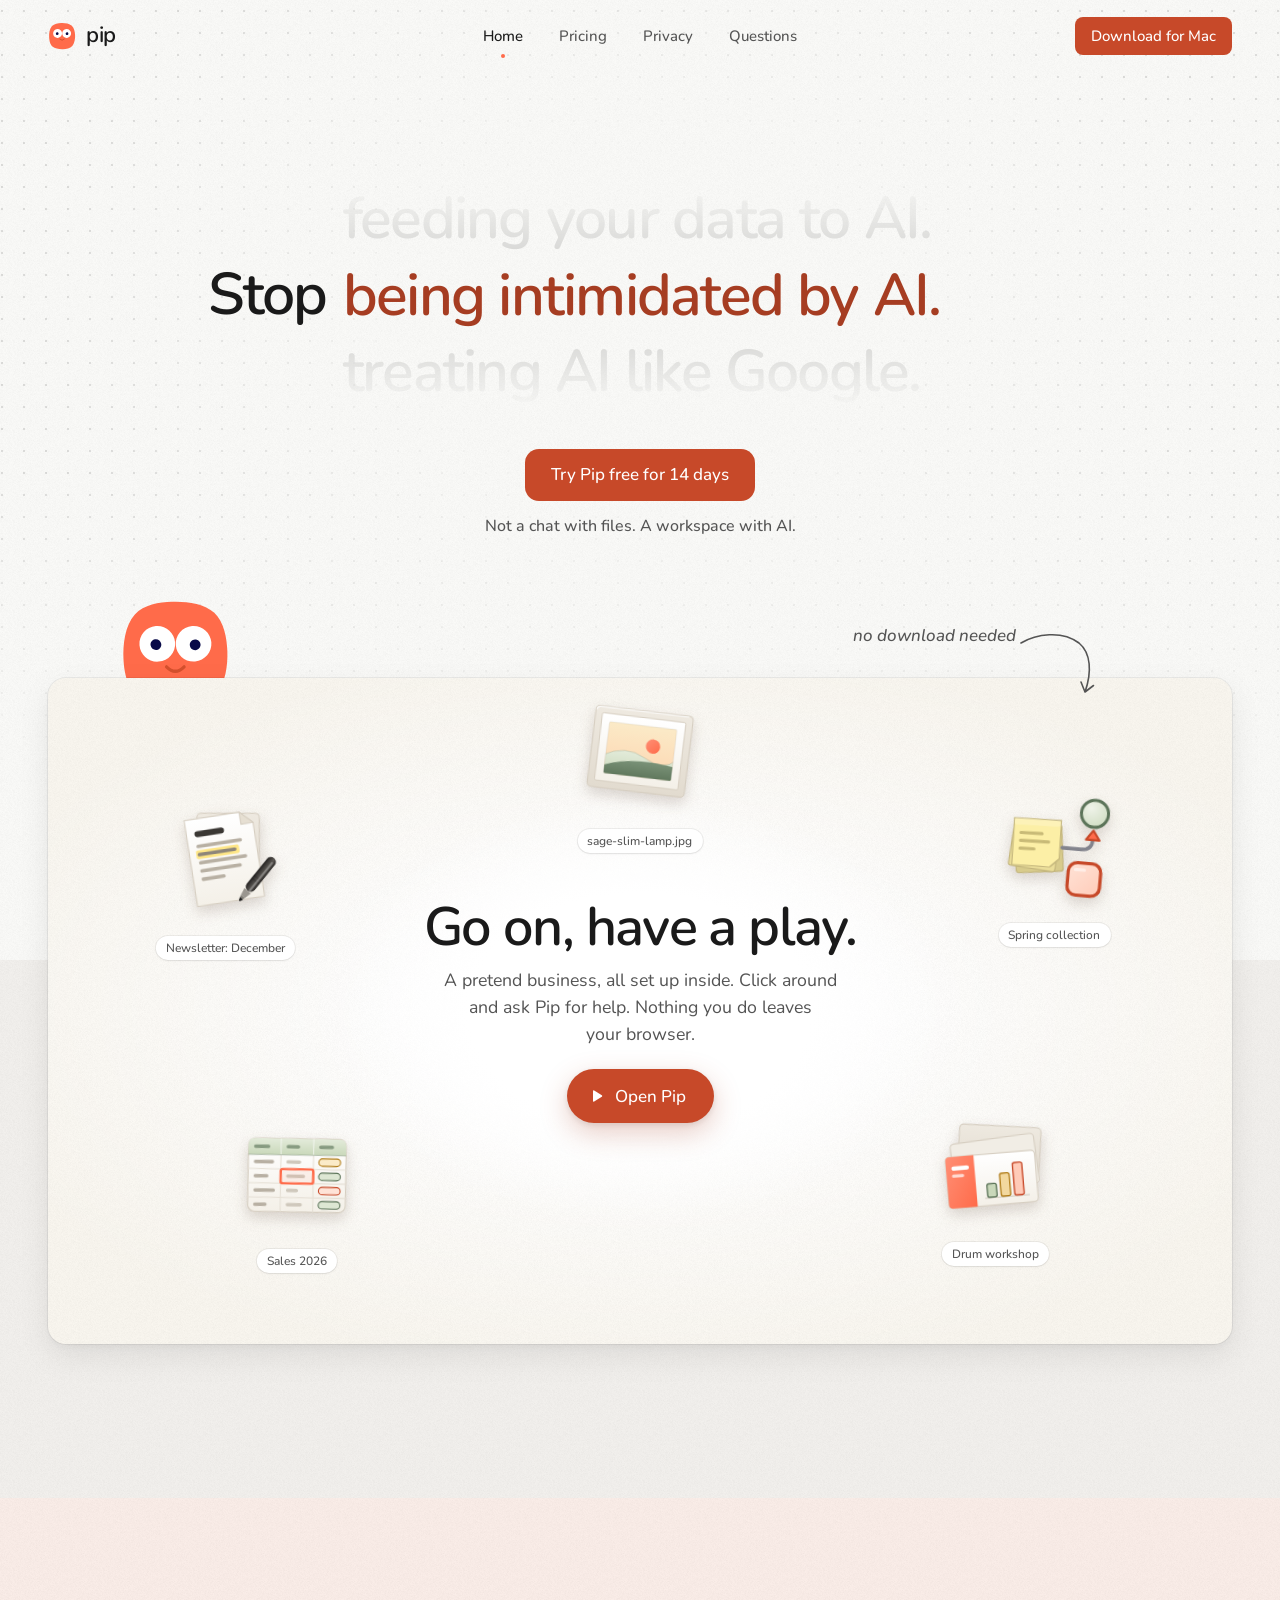
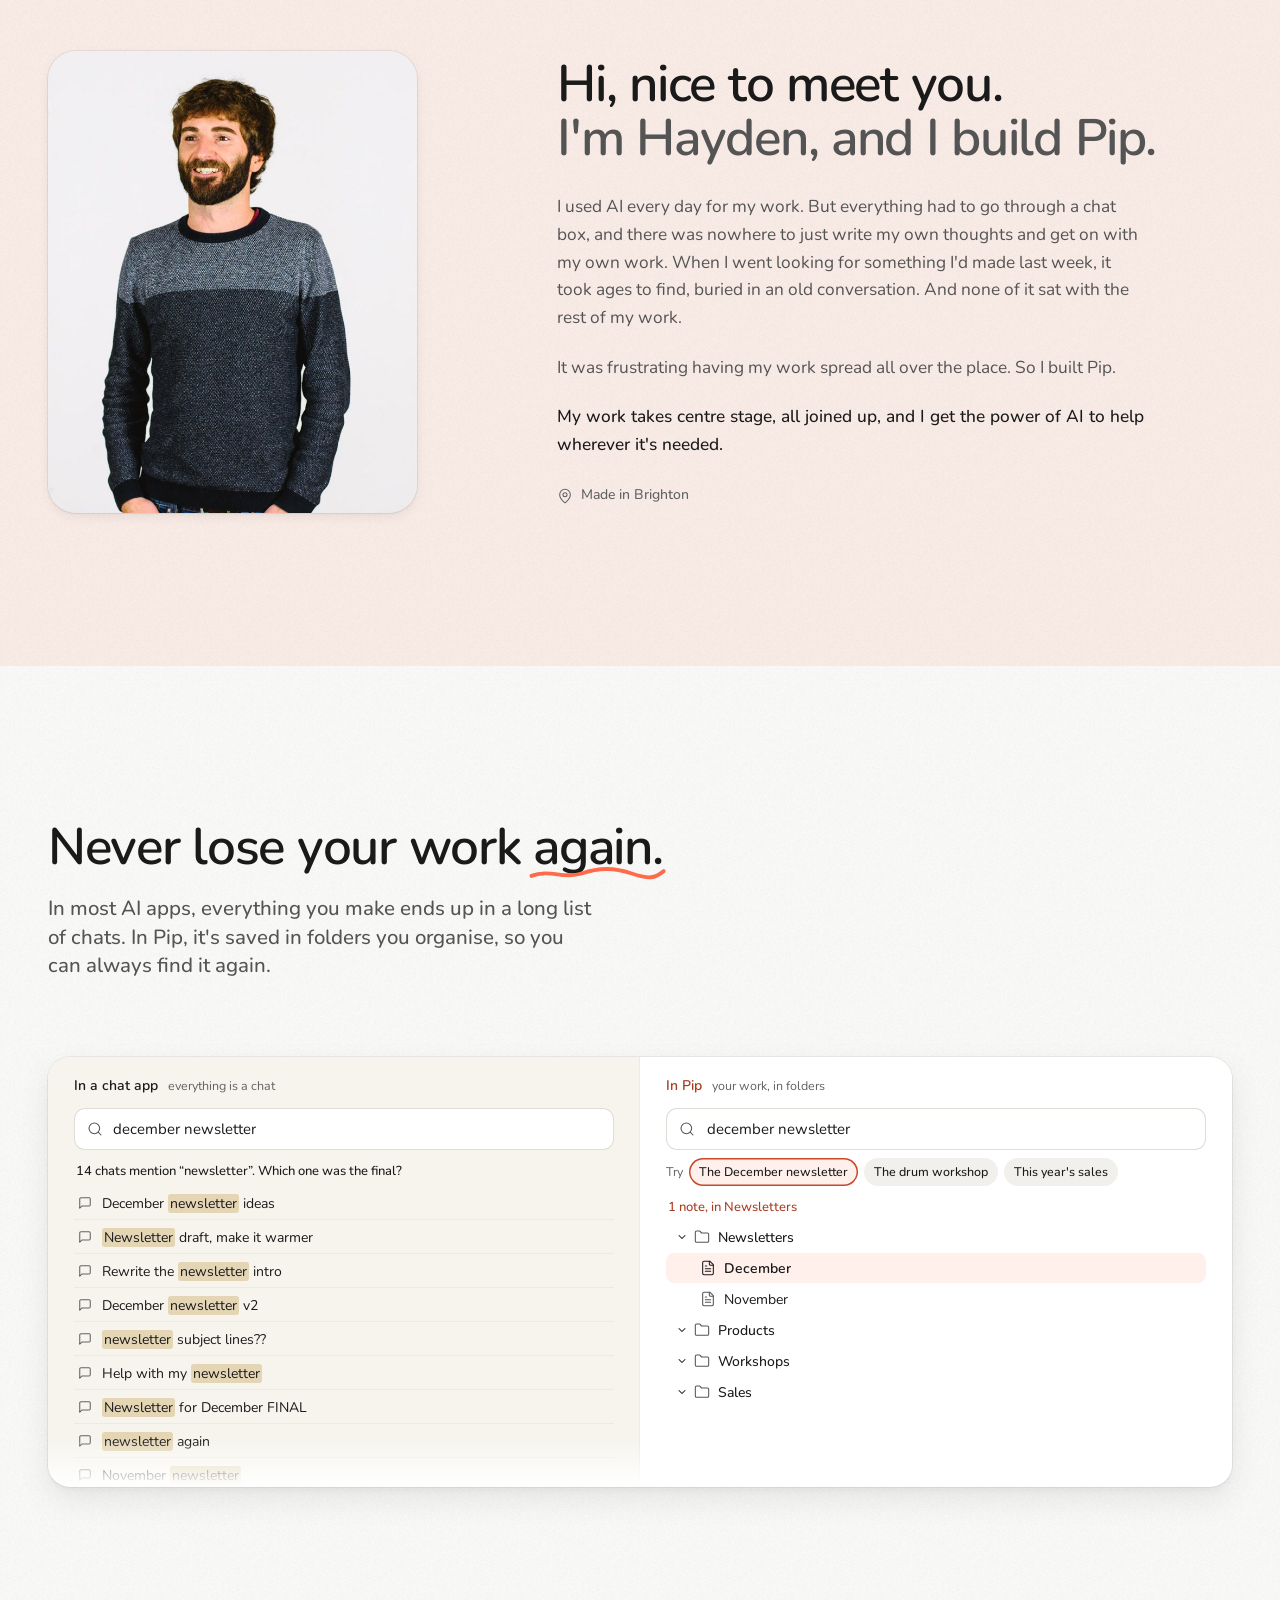
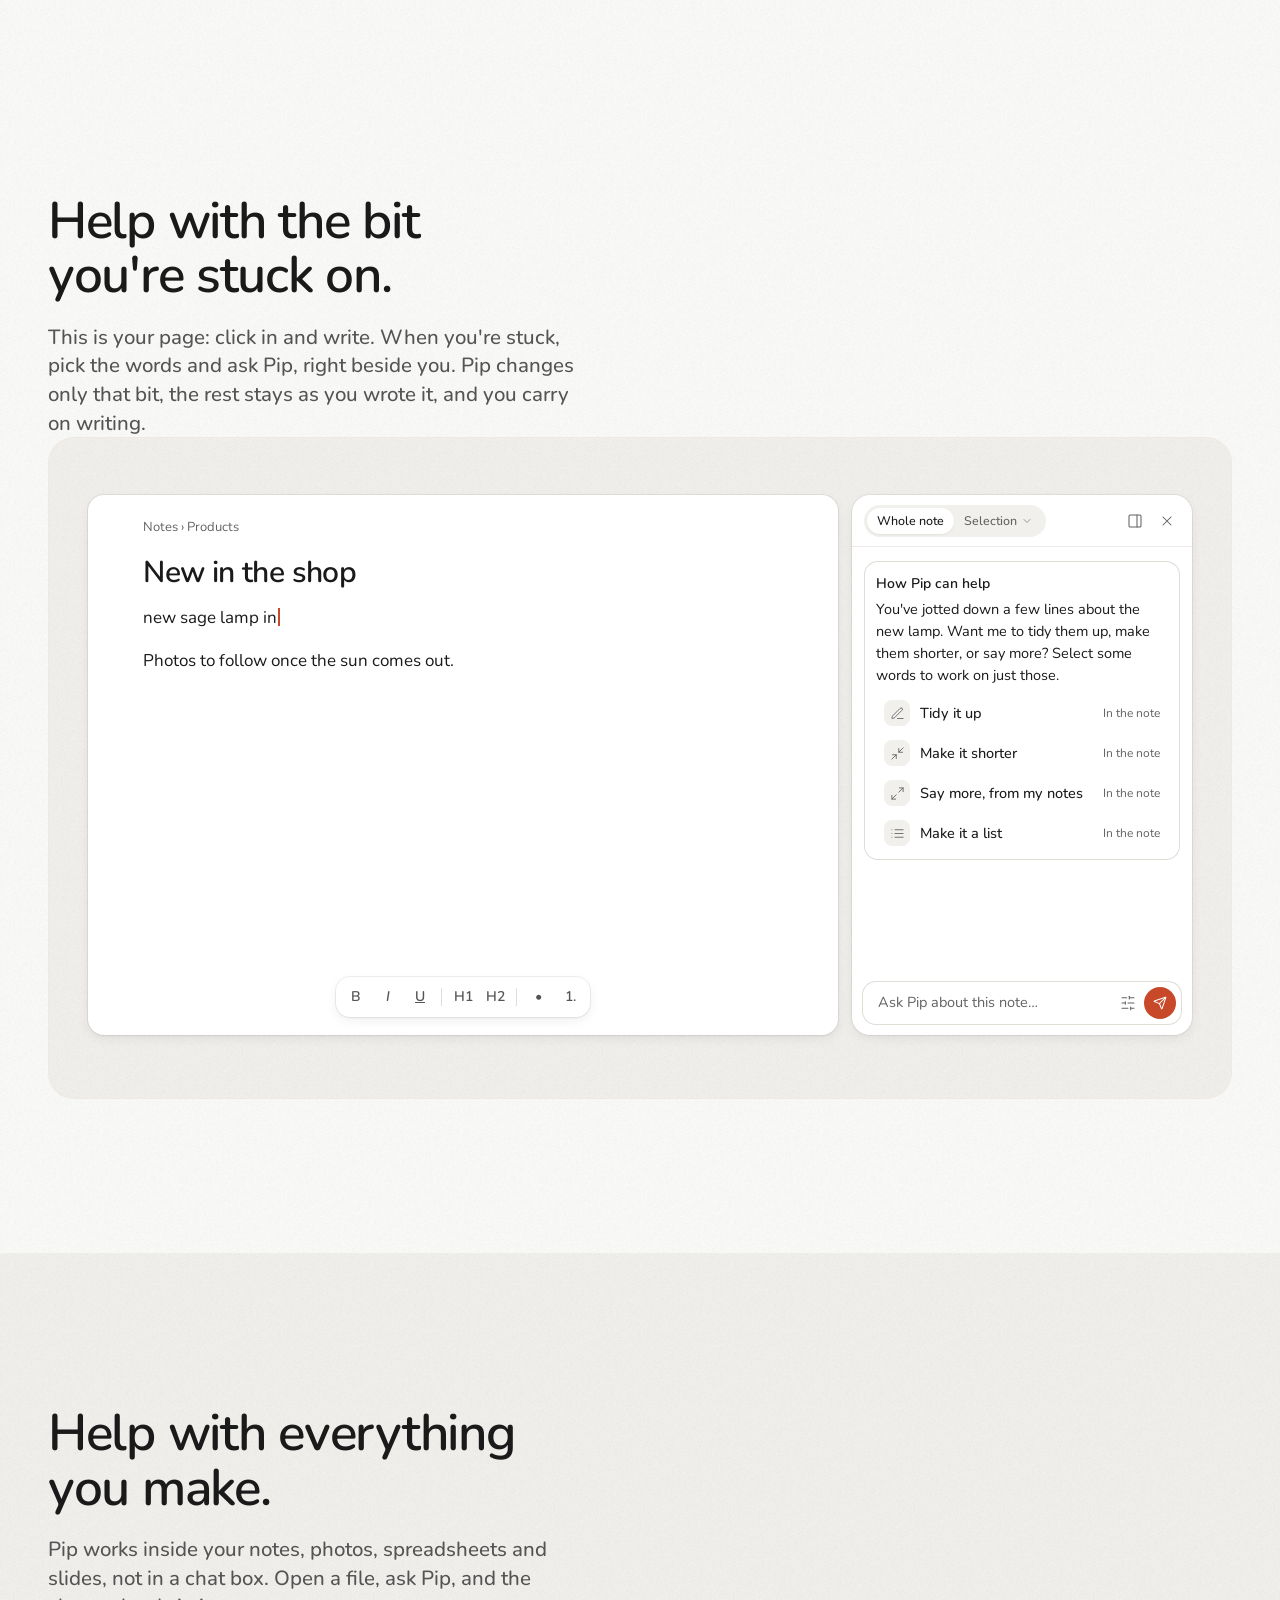
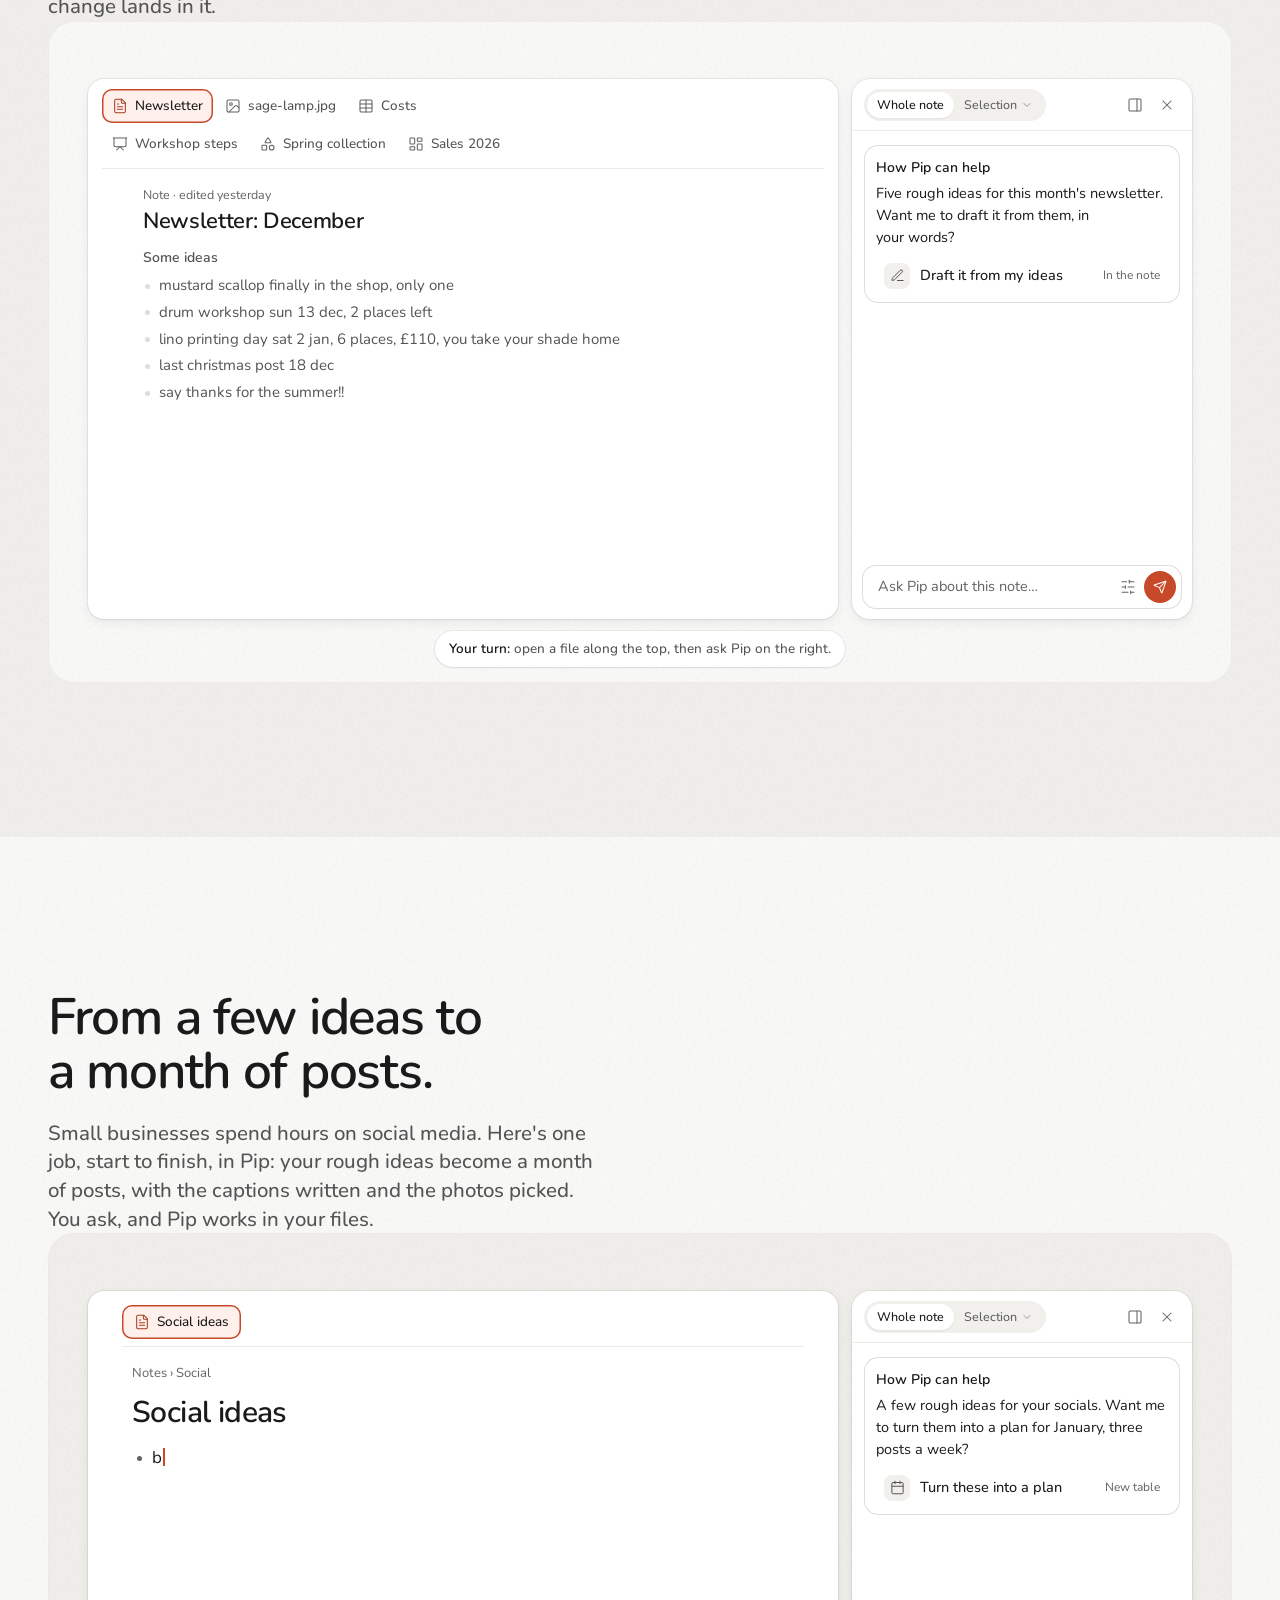
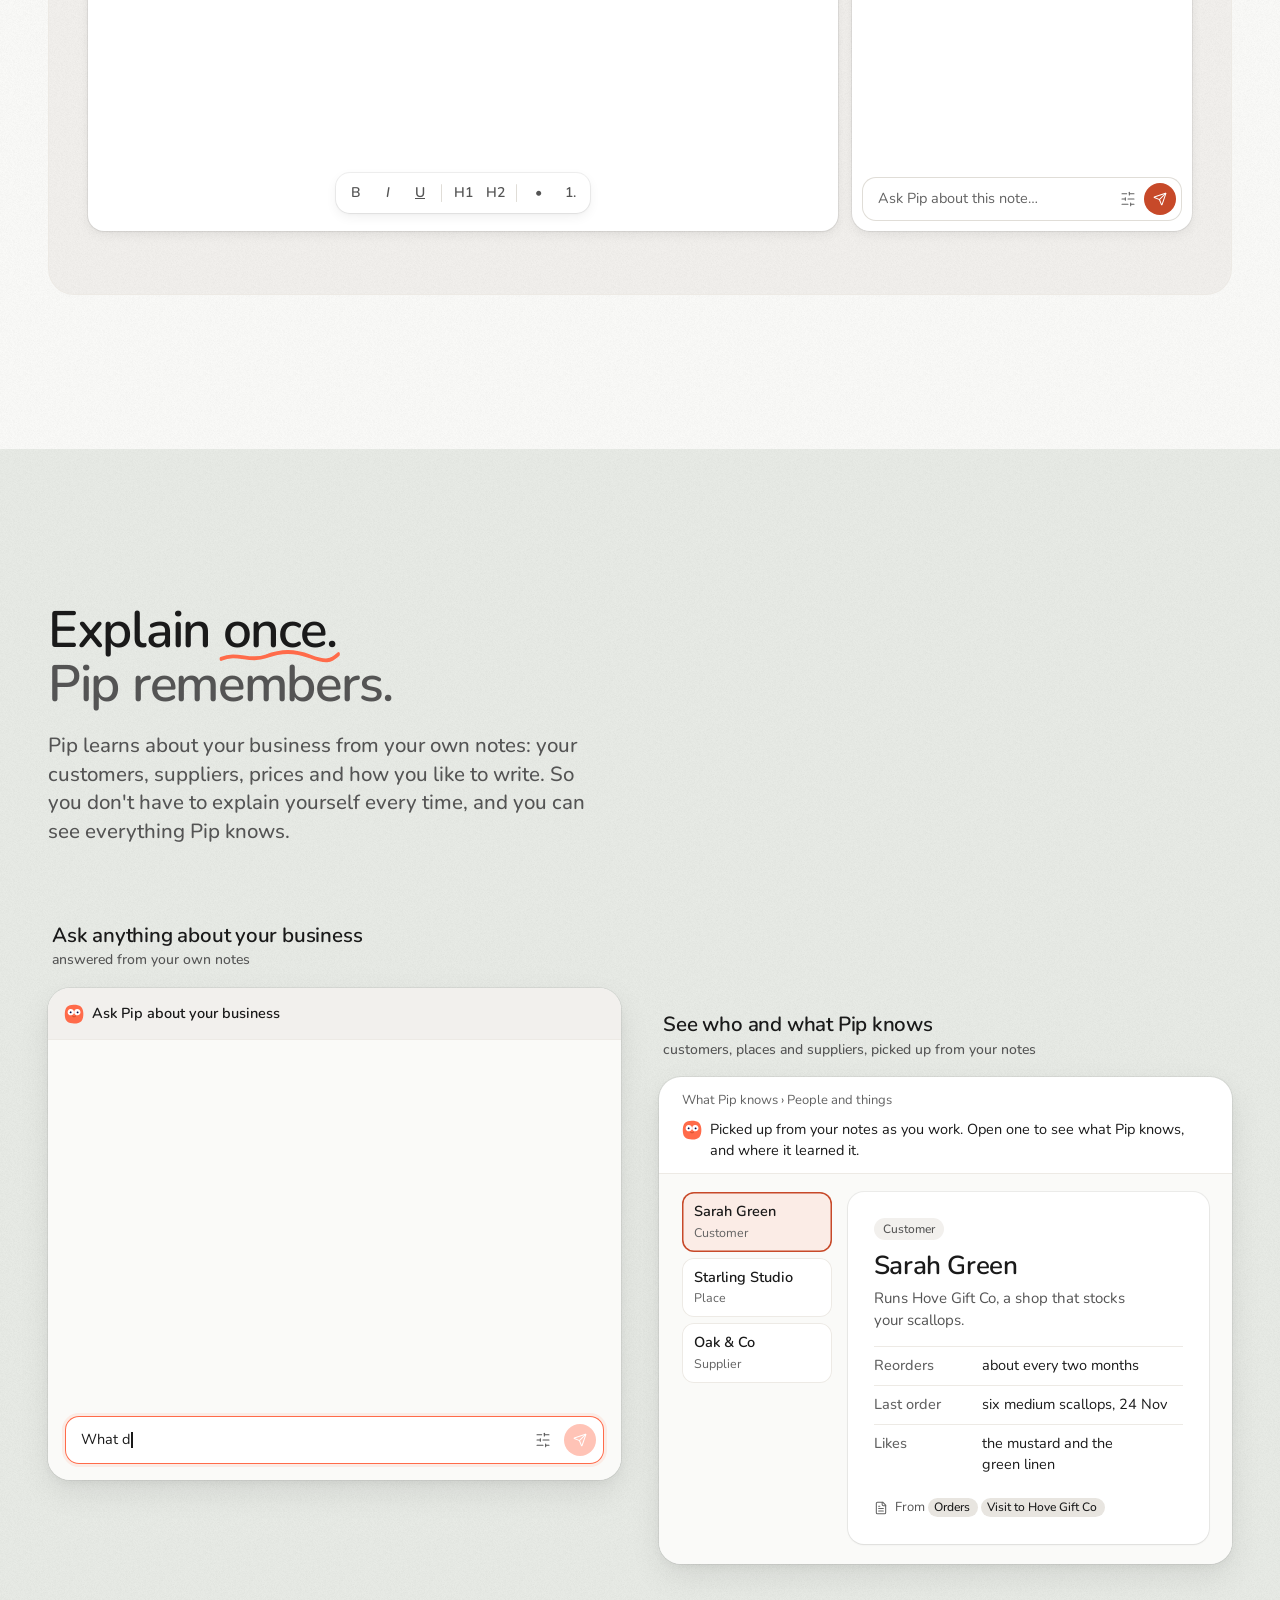
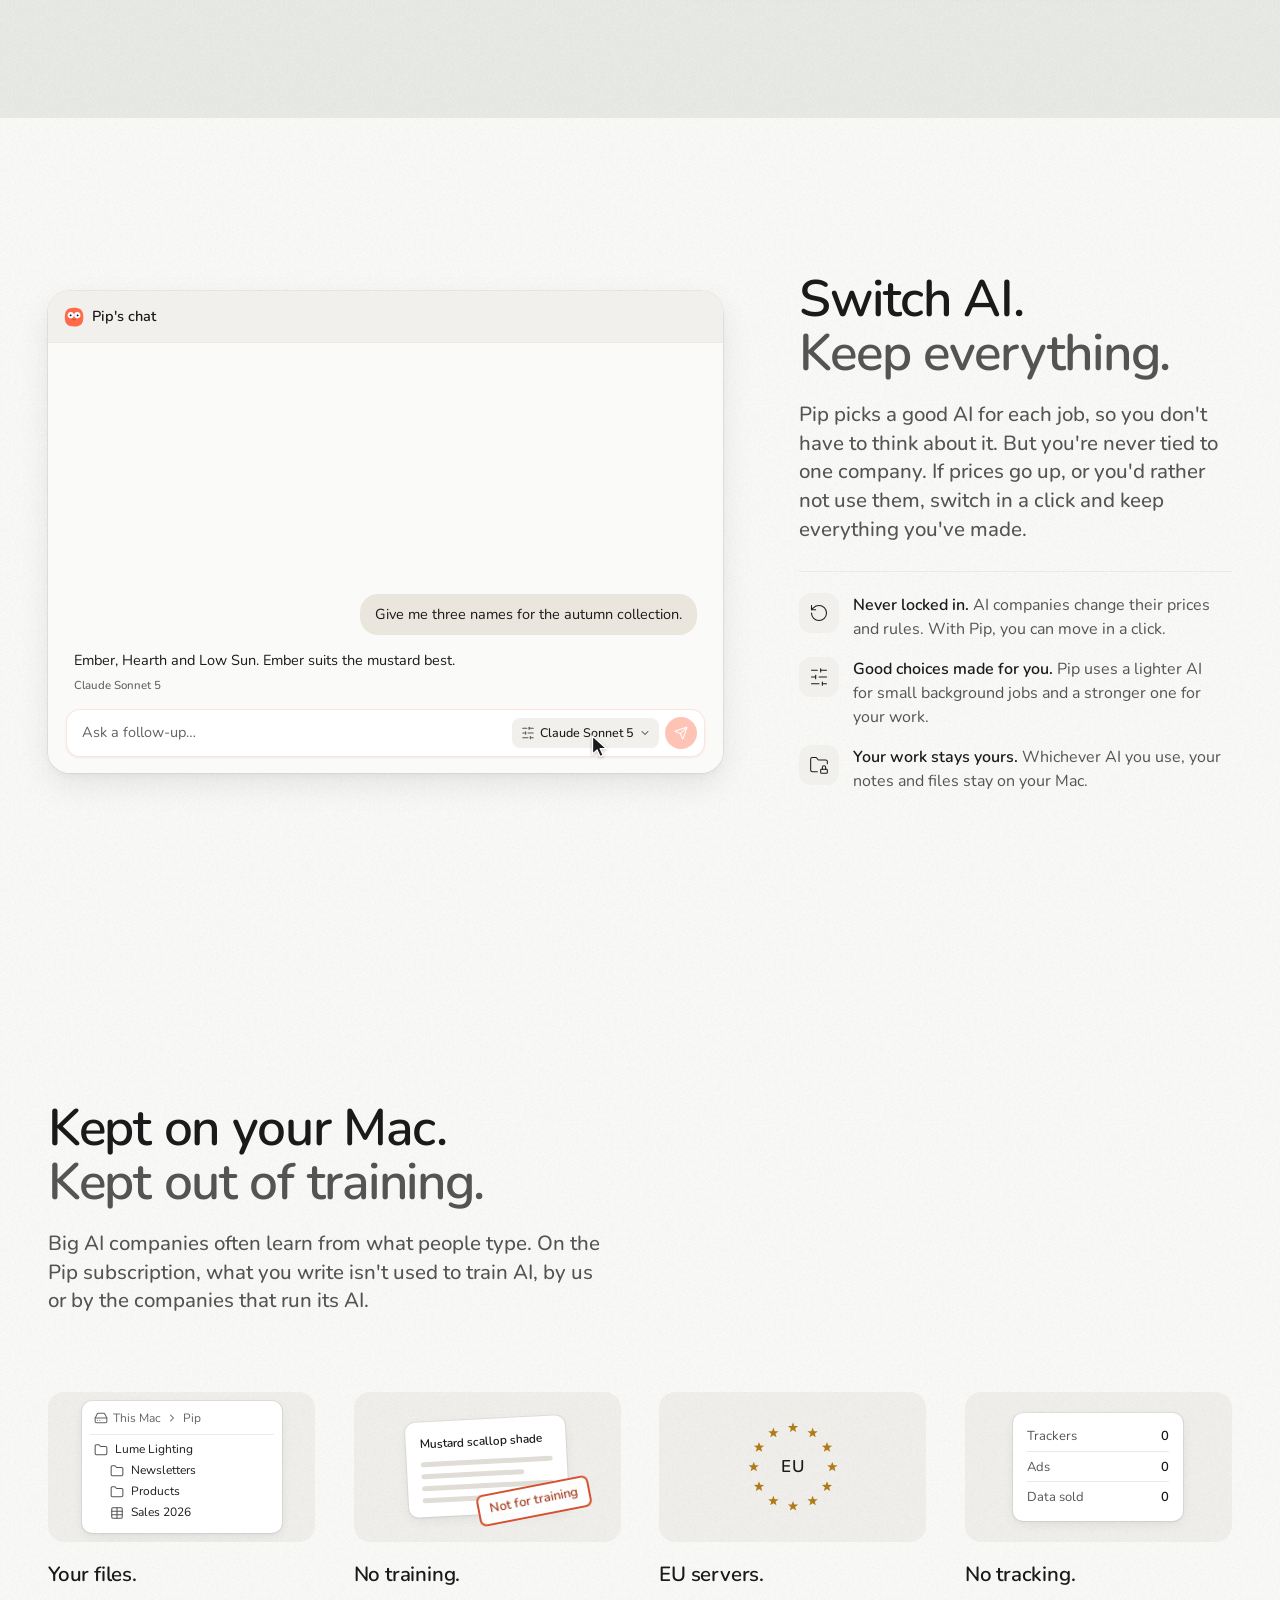
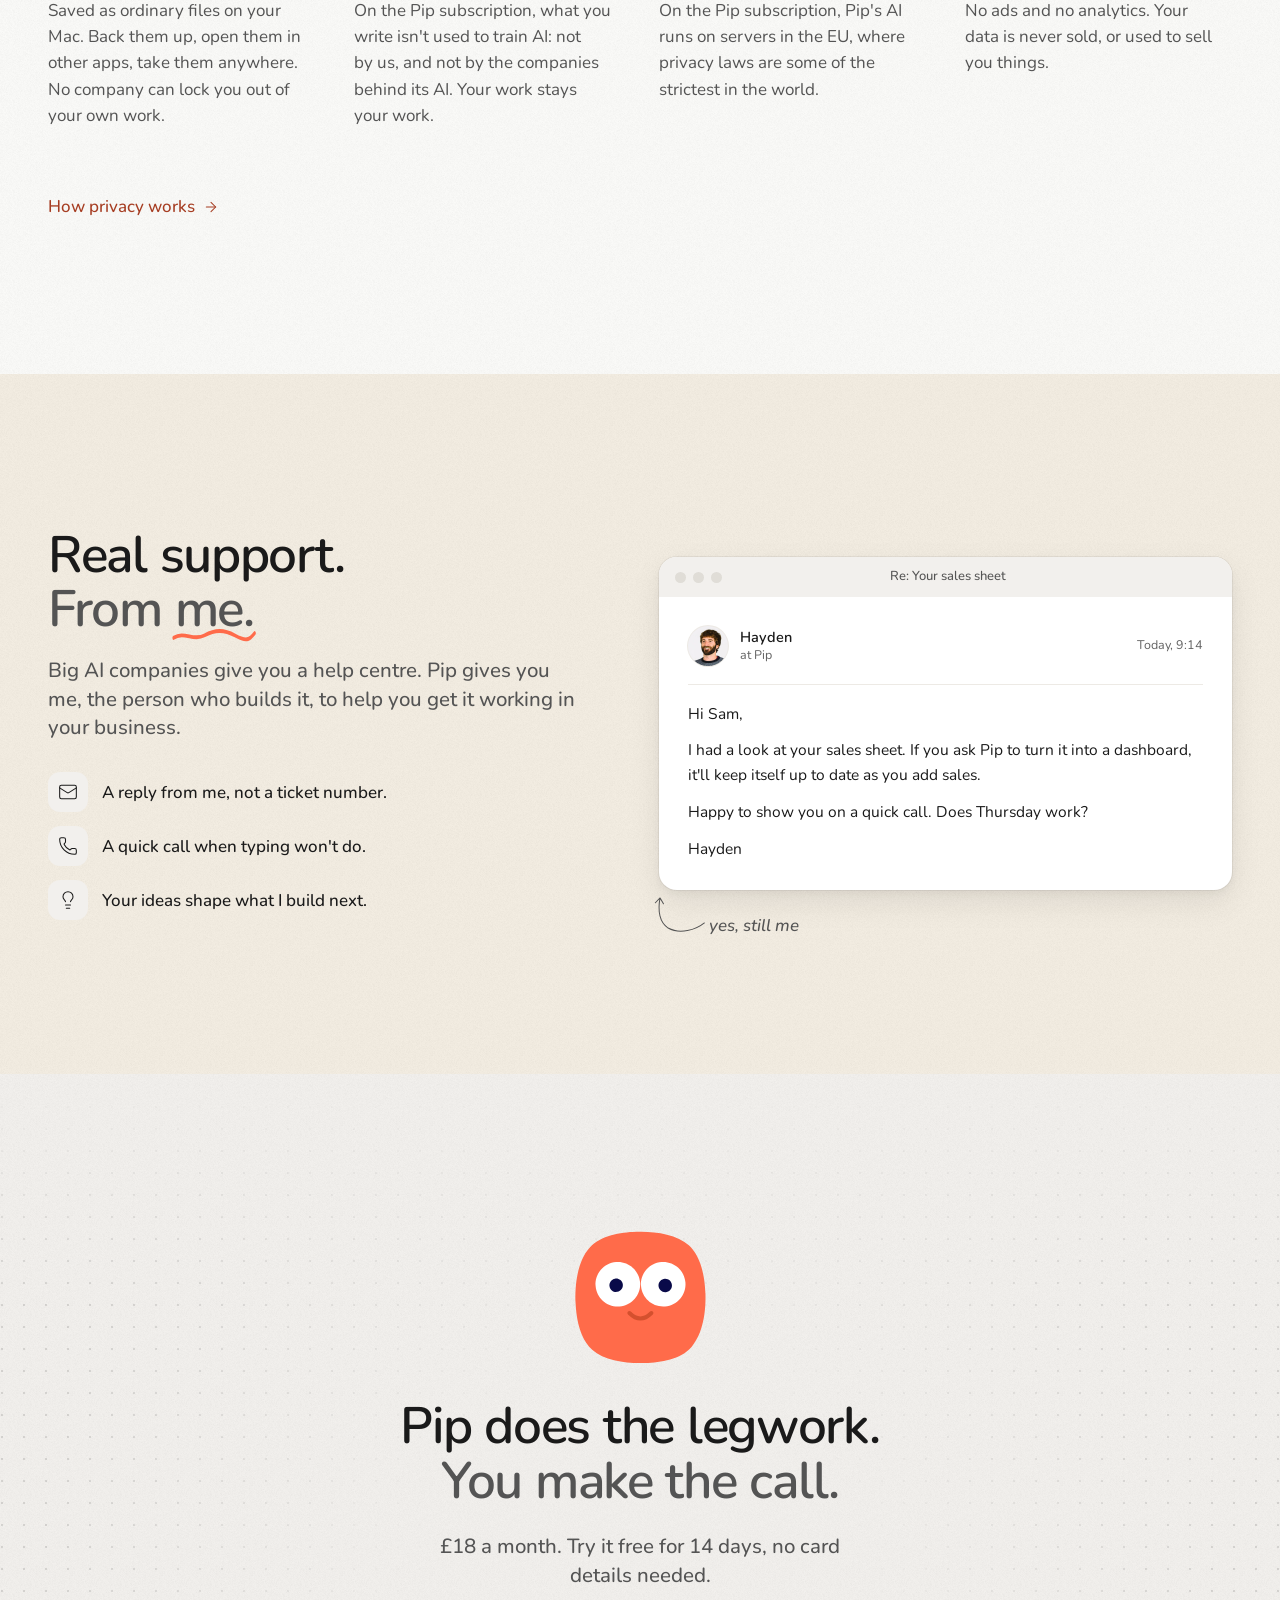
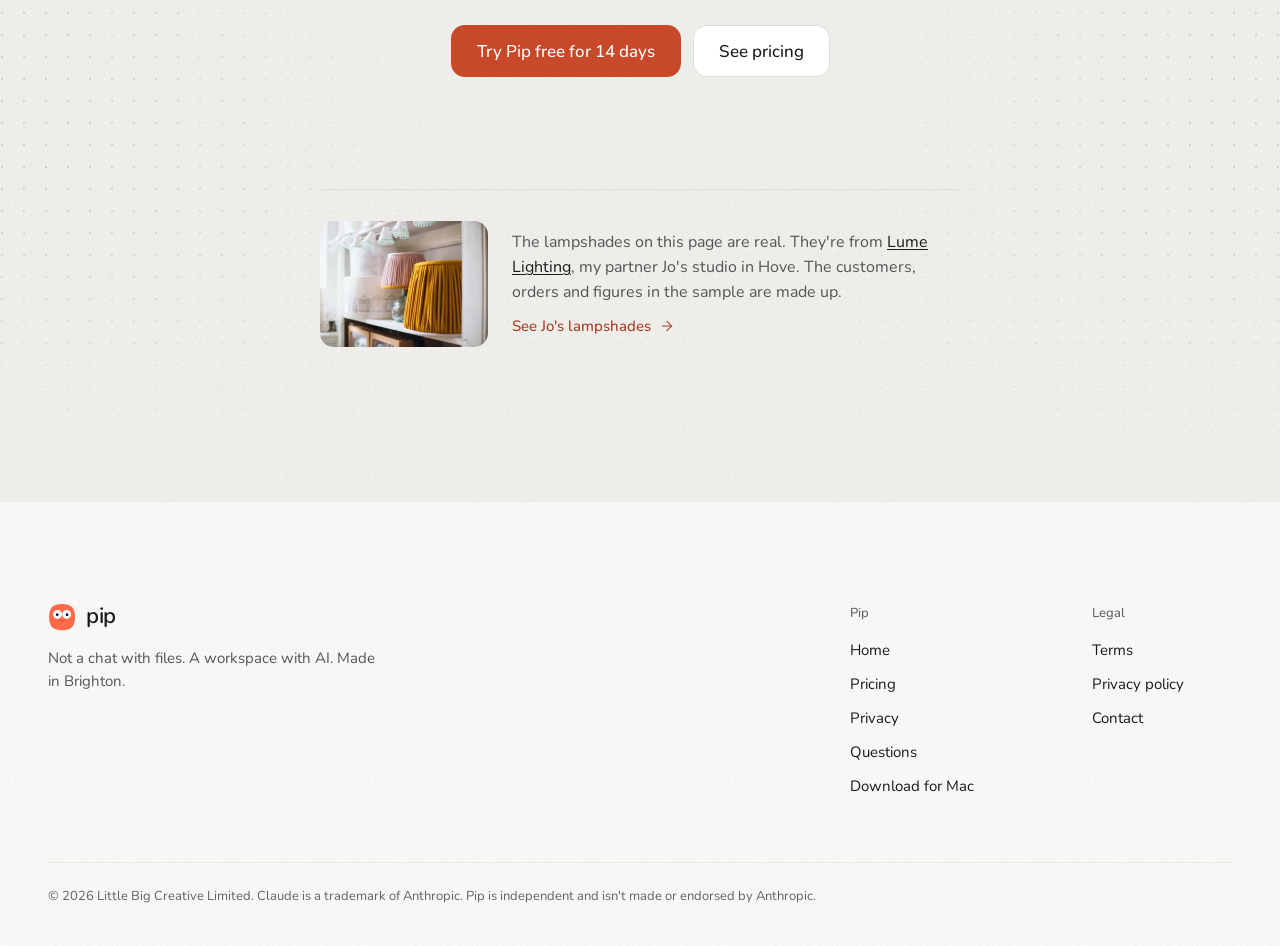
==== index.html @ a8a84588 "Demo window: no sales line under the window "Like what you see? Try Pip free for 14 days" under the " ====
<!doctype html>
<html lang="en-GB">
<head>
<meta charset="utf-8">
<meta name="viewport" content="width=device-width, initial-scale=1, viewport-fit=cover">
<script>document.documentElement.classList.add("js");setTimeout(function(){if(!window.PIP_READY)document.documentElement.classList.add("no-reveal")},3000);</script>
<title>Pip · Stop being intimidated by AI</title>
<meta name="description" content="Not a chat with files. A workspace with AI. Your work lives on your Mac. On the Pip subscription, its AI runs in the EU and isn't trained on what you write.">
<link rel="canonical" href="https://hellopip.co.uk/">
<link rel="preload" href="assets/fonts/nunito-latin-wght-normal.woff2" as="font" type="font/woff2" crossorigin>
<link rel="stylesheet" href="css/site.css">
<script src="js/site.js" defer></script>

<link rel="icon" type="image/svg+xml" href="assets/favicon.svg">
<link rel="icon" type="image/png" sizes="32x32" href="assets/favicon-32.png">
<link rel="icon" type="image/png" sizes="16x16" href="assets/favicon-16.png">
<link rel="apple-touch-icon" sizes="180x180" href="assets/apple-touch-icon.png">
<link rel="manifest" href="site.webmanifest">
<meta name="color-scheme" content="light dark">
<meta name="theme-color" content="#FAFAF8" media="(prefers-color-scheme: light)">
<meta name="theme-color" content="#1C1B1A" media="(prefers-color-scheme: dark)">

<meta property="og:type" content="website">
<meta property="og:site_name" content="Pip">
<meta property="og:locale" content="en_GB">
<meta property="og:title" content="Pip · Stop being intimidated by AI">
<meta property="og:description" content="Not a chat with files. A workspace with AI. Your work lives on your Mac. On the Pip subscription, its AI runs in the EU and isn't trained on what you write.">
<meta property="og:url" content="https://hellopip.co.uk/">
<meta property="og:image" content="https://hellopip.co.uk/assets/og-card.png">
<meta property="og:image:width" content="1200">
<meta property="og:image:height" content="630">
<meta property="og:image:alt" content="Pip, a workspace with AI for your Mac">
<meta name="twitter:card" content="summary_large_image">
<meta name="twitter:title" content="Pip · Stop being intimidated by AI">
<meta name="twitter:description" content="Not a chat with files. A workspace with AI. Your work lives on your Mac. On the Pip subscription, its AI runs in the EU and isn't trained on what you write.">
<meta name="twitter:image" content="https://hellopip.co.uk/assets/og-card.png">
</head>
<body data-page="index">
<a class="skip-link" href="#main">Skip to content</a>
<svg class="sprite" width="0" height="0" aria-hidden="true" focusable="false" style="position:absolute;width:0;height:0;overflow:hidden">
  <!-- Pip, canonical idle (assets/pip/pip-idle.svg). The mouth stroke reads --mw so small faces never draw it under 1px. -->
  <symbol id="pip-face" viewBox="160 160 700 700">
    <path fill="#FF6B4A" d="M490.829 183.72C574.143 179.943 691.914 193.472 755.609 252.712C816.228 309.091 834.641 412.785 837.227 492.372C840.06 579.575 826.531 690.324 767.668 759.495C712.118 823.719 615.411 835.955 535.504 839.929C453.479 843.655 334.098 831.835 270.921 774.035C260.482 764.485 250.562 753.362 242.56 741.694C204.804 686.645 191.021 607.668 188.058 542.273C184.029 453.348 196.045 331.642 259.05 262.88C316.3 200.397 410.599 187.29 490.829 183.72Z"/>
    <path fill="#FFFFFF" d="M390.446 334.902C452.032 329.947 505.934 375.948 510.722 437.546C515.51 499.145 469.365 552.922 407.754 557.545C346.377 562.149 292.848 516.218 288.078 454.853C283.308 393.489 329.095 339.837 390.446 334.902Z"/>
    <path fill="#090A49" transform="translate(10 32)" d="M375.012 386.136C393.249 382.926 410.641 395.092 413.879 413.324C417.117 431.556 404.978 448.967 386.751 452.233C368.484 455.506 351.027 443.335 347.782 425.063C344.537 406.791 356.735 389.353 375.012 386.136Z"/>
    <path fill="#FFFFFF" d="M617.132 335.202C678.45 330.201 732.211 375.857 737.21 437.175C742.208 498.493 696.551 552.253 635.232 557.249C573.917 562.245 520.161 516.591 515.163 455.276C510.164 393.961 555.817 340.203 617.132 335.202Z"/>
    <path fill="#090A49" transform="translate(36 32)" d="M598.815 386.662C617.308 385.942 632.907 400.301 633.718 418.791C634.528 437.28 620.246 452.95 601.76 453.851C583.146 454.758 567.344 440.354 566.528 421.736C565.712 403.118 580.193 387.387 598.815 386.662Z"/>
    <path fill="none" stroke="#D4502E" stroke-linecap="round" style="stroke-width:var(--mw,20)" d="M457 590 Q512 645 567 590"/>
  </symbol>
  <!-- Pip, thinking (assets/pip/pip-thinking.svg): "something's coming" -->
  <symbol id="pip-think" viewBox="160 160 700 700">
    <path fill="#FF6B4A" d="M490.829 183.72C574.143 179.943 691.914 193.472 755.609 252.712C816.228 309.091 834.641 412.785 837.227 492.372C840.06 579.575 826.531 690.324 767.668 759.495C712.118 823.719 615.411 835.955 535.504 839.929C453.479 843.655 334.098 831.835 270.921 774.035C260.482 764.485 250.562 753.362 242.56 741.694C204.804 686.645 191.021 607.668 188.058 542.273C184.029 453.348 196.045 331.642 259.05 262.88C316.3 200.397 410.599 187.29 490.829 183.72Z"/>
    <path fill="#FFFFFF" d="M390.446 334.902C452.032 329.947 505.934 375.948 510.722 437.546C515.51 499.145 469.365 552.922 407.754 557.545C346.377 562.149 292.848 516.218 288.078 454.853C283.308 393.489 329.095 339.837 390.446 334.902Z"/>
    <path fill="#090A49" transform="translate(10 -30)" d="M375.012 386.136C393.249 382.926 410.641 395.092 413.879 413.324C417.117 431.556 404.978 448.967 386.751 452.233C368.484 455.506 351.027 443.335 347.782 425.063C344.537 406.791 356.735 389.353 375.012 386.136Z"/>
    <path fill="#FFFFFF" d="M617.132 335.202C678.45 330.201 732.211 375.857 737.21 437.175C742.208 498.493 696.551 552.253 635.232 557.249C573.917 562.245 520.161 516.591 515.163 455.276C510.164 393.961 555.817 340.203 617.132 335.202Z"/>
    <path fill="#090A49" transform="translate(36 -30)" d="M598.815 386.662C617.308 385.942 632.907 400.301 633.718 418.791C634.528 437.28 620.246 452.95 601.76 453.851C583.146 454.758 567.344 440.354 566.528 421.736C565.712 403.118 580.193 387.387 598.815 386.662Z"/>
    <path fill="none" stroke="#D4502E" stroke-linecap="round" style="stroke-width:var(--mw,20)" d="M457 598 Q512 612 567 598"/>
  </symbol>

  <!-- Lucide 1.40 (outlined, 24 grid). Stroke and size come from .i classes. -->
  <symbol id="i-image" viewBox="0 0 24 24"><rect width="18" height="18" x="3" y="3" rx="2" ry="2"/><circle cx="9" cy="9" r="2"/><path d="m21 15-3.086-3.086a2 2 0 0 0-2.828 0L6 21"/></symbol>
  <symbol id="i-menu" viewBox="0 0 24 24"><path d="M4 12h16"/><path d="M4 18h16"/><path d="M4 6h16"/></symbol>
  <symbol id="i-x" viewBox="0 0 24 24"><path d="M18 6 6 18"/><path d="m6 6 12 12"/></symbol>
  <symbol id="i-folder" viewBox="0 0 24 24"><path d="M20 20a2 2 0 0 0 2-2V8a2 2 0 0 0-2-2h-7.9a2 2 0 0 1-1.69-.9L9.6 3.9A2 2 0 0 0 7.93 3H4a2 2 0 0 0-2 2v13a2 2 0 0 0 2 2Z"/></symbol>
  <symbol id="i-file-text" viewBox="0 0 24 24"><path d="M15 2H6a2 2 0 0 0-2 2v16a2 2 0 0 0 2 2h12a2 2 0 0 0 2-2V7Z"/><path d="M14 2v4a2 2 0 0 0 2 2h4"/><path d="M10 9H8"/><path d="M16 13H8"/><path d="M16 17H8"/></symbol>
  <symbol id="i-table" viewBox="0 0 24 24"><path d="M12 3v18"/><rect width="18" height="18" x="3" y="3" rx="2"/><path d="M3 9h18"/><path d="M3 15h18"/></symbol>
  <symbol id="i-shapes" viewBox="0 0 24 24"><path d="M8.3 10a.7.7 0 0 1-.626-1.079L11.4 3a.7.7 0 0 1 1.198-.043L16.3 8.9a.7.7 0 0 1-.572 1.1Z"/><rect x="3" y="14" width="7" height="7" rx="1"/><circle cx="17.5" cy="17.5" r="3.5"/></symbol>
  <symbol id="i-presentation" viewBox="0 0 24 24"><path d="M2 3h20"/><path d="M21 3v11a2 2 0 0 1-2 2H5a2 2 0 0 1-2-2V3"/><path d="m7 21 5-5 5 5"/></symbol>
  <symbol id="i-dashboard" viewBox="0 0 24 24"><rect width="7" height="9" x="3" y="3" rx="1"/><rect width="7" height="5" x="14" y="3" rx="1"/><rect width="7" height="9" x="14" y="12" rx="1"/><rect width="7" height="5" x="3" y="16" rx="1"/></symbol>
  <symbol id="i-chevron-down" viewBox="0 0 24 24"><path d="m6 9 6 6 6-6"/></symbol>
  <symbol id="i-chevron-right" viewBox="0 0 24 24"><path d="m9 18 6-6-6-6"/></symbol>
  <symbol id="i-search" viewBox="0 0 24 24"><circle cx="11" cy="11" r="8"/><path d="m21 21-4.3-4.3"/></symbol>
  <symbol id="i-message" viewBox="0 0 24 24"><path d="M21 15a2 2 0 0 1-2 2H7l-4 4V5a2 2 0 0 1 2-2h14a2 2 0 0 1 2 2z"/></symbol>
  <symbol id="i-arrow-up" viewBox="0 0 24 24"><path d="m5 12 7-7 7 7"/><path d="M12 19V5"/></symbol>
  <symbol id="i-arrow-right" viewBox="0 0 24 24"><path d="M5 12h14"/><path d="m12 5 7 7-7 7"/></symbol>
  <symbol id="i-check" viewBox="0 0 24 24"><path d="M20 6 9 17l-5-5"/></symbol>
  <symbol id="i-rotate" viewBox="0 0 24 24"><path d="M3 12a9 9 0 1 0 9-9 9.75 9.75 0 0 0-6.74 2.74L3 8"/><path d="M3 3v5h5"/></symbol>
  <symbol id="i-hard-drive" viewBox="0 0 24 24"><path d="M22 12H2"/><path d="M5.45 5.11 2 12v6a2 2 0 0 0 2 2h16a2 2 0 0 0 2-2v-6l-3.45-6.89A2 2 0 0 0 16.76 4H7.24a2 2 0 0 0-1.79 1.11z"/><path d="M6 16h.01"/><path d="M10 16h.01"/></symbol>
  <symbol id="i-globe" viewBox="0 0 24 24"><circle cx="12" cy="12" r="10"/><path d="M12 2a14.5 14.5 0 0 0 0 20 14.5 14.5 0 0 0 0-20"/><path d="M2 12h20"/></symbol>
  <symbol id="i-eye-off" viewBox="0 0 24 24"><path d="M10.733 5.076a10.744 10.744 0 0 1 11.205 6.575 1 1 0 0 1 0 .696 10.747 10.747 0 0 1-1.444 2.49"/><path d="M14.084 14.158a3 3 0 0 1-4.242-4.242"/><path d="M17.479 17.499a10.75 10.75 0 0 1-15.417-5.151 1 1 0 0 1 0-.696 10.75 10.75 0 0 1 4.446-5.143"/><path d="m2 2 20 20"/></symbol>
  <symbol id="i-folder-lock" viewBox="0 0 24 24"><rect width="8" height="5" x="14" y="17" rx="1"/><path d="M10 20H4a2 2 0 0 1-2-2V5a2 2 0 0 1 2-2h3.9a2 2 0 0 1 1.69.9l.81 1.2a2 2 0 0 0 1.67.9H20a2 2 0 0 1 2 2v2.5"/><path d="M20 17v-2a2 2 0 1 0-4 0v2"/></symbol>
  <symbol id="i-map-pin" viewBox="0 0 24 24"><path d="M20 10c0 4.993-5.539 10.193-7.399 11.799a1 1 0 0 1-1.202 0C9.539 20.193 4 14.993 4 10a8 8 0 0 1 16 0"/><circle cx="12" cy="10" r="3"/></symbol>
  <symbol id="i-ban" viewBox="0 0 24 24"><circle cx="12" cy="12" r="10"/><path d="m4.9 4.9 14.2 14.2"/></symbol>
  <symbol id="i-shield-check" viewBox="0 0 24 24"><path d="M20 13c0 5-3.5 7.5-7.66 8.95a1 1 0 0 1-.67-.01C7.5 20.5 4 18 4 13V6a1 1 0 0 1 1-1c2 0 4.5-1.2 6.24-2.72a1.17 1.17 0 0 1 1.52 0C14.51 3.81 17 5 19 5a1 1 0 0 1 1 1z"/><path d="m9 12 2 2 4-4"/></symbol>
  <symbol id="i-sun" viewBox="0 0 24 24"><circle cx="12" cy="12" r="4"/><path d="M12 2v2"/><path d="M12 20v2"/><path d="m4.93 4.93 1.41 1.41"/><path d="m17.66 17.66 1.41 1.41"/><path d="M2 12h2"/><path d="M20 12h2"/><path d="m6.34 17.66-1.41 1.41"/><path d="m19.07 4.93-1.41 1.41"/></symbol>
  <symbol id="i-crop" viewBox="0 0 24 24"><path d="M6 2v14a2 2 0 0 0 2 2h14"/><path d="M18 22V8a2 2 0 0 0-2-2H2"/></symbol>
  <symbol id="i-eraser" viewBox="0 0 24 24"><path d="m7 21-4.3-4.3c-1-1-1-2.5 0-3.4l9.6-9.6c1-1 2.5-1 3.4 0l5.6 5.6c1 1 1 2.5 0 3.4L13 21"/><path d="M22 21H7"/><path d="m5 11 9 9"/></symbol>
  <symbol id="i-undo" viewBox="0 0 24 24"><path d="M9 14 4 9l5-5"/><path d="M4 9h10.5a5.5 5.5 0 0 1 5.5 5.5a5.5 5.5 0 0 1-5.5 5.5H11"/></symbol>
  <symbol id="i-download" viewBox="0 0 24 24"><path d="M12 15V3"/><path d="M21 15v4a2 2 0 0 1-2 2H5a2 2 0 0 1-2-2v-4"/><path d="m7 10 5 5 5-5"/></symbol>
  <symbol id="i-mail" viewBox="0 0 24 24"><rect width="20" height="16" x="2" y="4" rx="2"/><path d="m22 7-8.97 5.7a1.94 1.94 0 0 1-2.06 0L2 7"/></symbol>
  <symbol id="i-phone" viewBox="0 0 24 24"><path d="M13.832 16.568a1 1 0 0 0 1.213-.303l.355-.465A2 2 0 0 1 17 15h3a2 2 0 0 1 2 2v3a2 2 0 0 1-2 2A18 18 0 0 1 2 4a2 2 0 0 1 2-2h3a2 2 0 0 1 2 2v3a2 2 0 0 1-.8 1.6l-.468.351a1 1 0 0 0-.292 1.233 14 14 0 0 0 6.392 6.384"/></symbol>
  <symbol id="i-lightbulb" viewBox="0 0 24 24"><path d="M15 14c.2-1 .7-1.7 1.5-2.5 1-.9 1.5-2.2 1.5-3.5A6 6 0 0 0 6 8c0 1 .2 2.2 1.5 3.5.7.7 1.3 1.5 1.5 2.5"/><path d="M9 18h6"/><path d="M10 22h4"/></symbol>
  <symbol id="i-play" viewBox="0 0 24 24"><path d="M6 4.8a1.2 1.2 0 0 1 1.8-1l11.4 7.2a1.2 1.2 0 0 1 0 2L7.8 20.2a1.2 1.2 0 0 1-1.8-1z"/></symbol>
  <symbol id="i-send" viewBox="0 0 24 24"><path d="M14.536 21.686a.5.5 0 0 0 .937-.024l6.5-19a.496.496 0 0 0-.635-.635l-19 6.5a.5.5 0 0 0-.024.937l7.93 3.18a2 2 0 0 1 1.112 1.11z"/><path d="m21.854 2.147-10.94 10.939"/></symbol>
  <symbol id="i-sliders" viewBox="0 0 24 24"><path d="M21 4h-7"/><path d="M10 4H3"/><path d="M21 12h-9"/><path d="M8 12H3"/><path d="M21 20h-5"/><path d="M12 20H3"/><path d="M14 2v4"/><path d="M8 10v4"/><path d="M16 18v4"/></symbol>
  <symbol id="i-chevron-left" viewBox="0 0 24 24"><path d="m15 18-6-6 6-6"/></symbol>
  <symbol id="i-pen-line" viewBox="0 0 24 24"><path d="M12 20h9"/><path d="M16.376 3.622a1 1 0 0 1 3.002 3.002L7.368 18.635a2 2 0 0 1-.855.506l-2.872.838a.5.5 0 0 1-.62-.62l.838-2.872a2 2 0 0 1 .506-.854z"/></symbol>
  <symbol id="i-shrink" viewBox="0 0 24 24"><path d="m14 10 7-7"/><path d="M20 10h-6V4"/><path d="m3 21 7-7"/><path d="M4 14h6v6"/></symbol>
  <symbol id="i-expand" viewBox="0 0 24 24"><path d="M15 3h6v6"/><path d="m21 3-7 7"/><path d="m3 21 7-7"/><path d="M9 21H3v-6"/></symbol>
  <symbol id="i-list" viewBox="0 0 24 24"><path d="M3 12h.01"/><path d="M3 18h.01"/><path d="M3 6h.01"/><path d="M8 12h13"/><path d="M8 18h13"/><path d="M8 6h13"/></symbol>
  <symbol id="i-panel-right" viewBox="0 0 24 24"><rect width="18" height="18" x="3" y="3" rx="2"/><path d="M15 3v18"/></symbol>
  <symbol id="i-percent" viewBox="0 0 24 24"><path d="M19 5 5 19"/><circle cx="6.5" cy="6.5" r="2.5"/><circle cx="17.5" cy="17.5" r="2.5"/></symbol>
  <symbol id="i-highlighter" viewBox="0 0 24 24"><path d="m9 11-6 6v3h9l3-3"/><path d="m22 12-4.6 4.6a2 2 0 0 1-2.8 0l-5.2-5.2a2 2 0 0 1 0-2.8L14 4"/></symbol>
  <symbol id="i-calendar" viewBox="0 0 24 24"><path d="M8 2v4"/><path d="M16 2v4"/><rect width="18" height="18" x="3" y="4" rx="2"/><path d="M3 10h18"/></symbol>
  <symbol id="i-calculator" viewBox="0 0 24 24"><rect width="16" height="20" x="4" y="2" rx="2"/><path d="M8 6h8"/><path d="M16 14v4"/><path d="M16 10h.01"/><path d="M12 10h.01"/><path d="M8 10h.01"/><path d="M12 14h.01"/><path d="M8 14h.01"/><path d="M12 18h.01"/><path d="M8 18h.01"/></symbol>
  <symbol id="i-bar-chart" viewBox="0 0 24 24"><path d="M3 3v18h18"/><path d="M18 17V9"/><path d="M13 17V5"/><path d="M8 17v-3"/></symbol>
  <symbol id="i-settings" viewBox="0 0 24 24"><path d="M12.22 2h-.44a2 2 0 0 0-2 2v.18a2 2 0 0 1-1 1.73l-.43.25a2 2 0 0 1-2 0l-.15-.08a2 2 0 0 0-2.73.73l-.22.38a2 2 0 0 0 .73 2.73l.15.1a2 2 0 0 1 1 1.72v.51a2 2 0 0 1-1 1.74l-.15.09a2 2 0 0 0-.73 2.73l.22.38a2 2 0 0 0 2.73.73l.15-.08a2 2 0 0 1 2 0l.43.25a2 2 0 0 1 1 1.73V20a2 2 0 0 0 2 2h.44a2 2 0 0 0 2-2v-.18a2 2 0 0 1 1-1.73l.43-.25a2 2 0 0 1 2 0l.15.08a2 2 0 0 0 2.73-.73l.22-.39a2 2 0 0 0-.73-2.73l-.15-.08a2 2 0 0 1-1-1.74v-.5a2 2 0 0 1 1-1.74l.15-.09a2 2 0 0 0 .73-2.73l-.22-.38a2 2 0 0 0-2.73-.73l-.15.08a2 2 0 0 1-2 0l-.43-.25a2 2 0 0 1-1-1.73V4a2 2 0 0 0-2-2z"/><circle cx="12" cy="12" r="3"/></symbol>

  <!-- Fabric swatches for the canvas job: patterns in the system's own colours, not photos -->
  <defs>
    <pattern id="pt-leaf" width="14" height="14" patternUnits="userSpaceOnUse"><rect width="14" height="14" fill="#7A9278"/><path d="M3 11c1.6-4.6 5.4-6.6 8-7.2-.8 3.2-3.2 6.4-8 7.2z" fill="#9AB398"/></pattern>
    <pattern id="pt-dots" width="9" height="9" patternUnits="userSpaceOnUse"><rect width="9" height="9" fill="#E8E5E0"/><circle cx="4.5" cy="4.5" r="1.5" fill="#090A49" fill-opacity=".55"/></pattern>
    <linearGradient id="pg-paper" x1="0" y1="0" x2="0" y2="1"><stop offset="0" stop-color="#FFFFFF"/><stop offset="1" stop-color="#F4F0E8"/></linearGradient>
    <linearGradient id="pg-back" x1="0" y1="0" x2="0" y2="1"><stop offset="0" stop-color="#EEE9E0"/><stop offset="1" stop-color="#E2DBCF"/></linearGradient>
    <linearGradient id="pg-fine" x1="0" y1="0" x2="1" y2="0"><stop offset="0" stop-color="#2C2A28"/><stop offset=".4" stop-color="#5C5854"/><stop offset="1" stop-color="#232120"/></linearGradient>
    <linearGradient id="pg-sage" x1="0" y1="0" x2="0" y2="1"><stop offset="0" stop-color="#E3EBDA"/><stop offset="1" stop-color="#C9D8BA"/></linearGradient>
    <radialGradient id="pg-circ" cx=".36" cy=".3" r=".95"><stop offset="0" stop-color="#EFF3E9"/><stop offset="1" stop-color="#C9D8BA"/></radialGradient>
    <linearGradient id="pg-sq" x1="0" y1="0" x2="1" y2="1"><stop offset="0" stop-color="#FFE3D7"/><stop offset="1" stop-color="#FFCBB8"/></linearGradient>
    <linearGradient id="pg-coral" x1="0" y1="0" x2="1" y2="1"><stop offset="0" stop-color="#FF8F75"/><stop offset="1" stop-color="#FF6B4A"/></linearGradient>
    <linearGradient id="pg-sky" x1="0" y1="0" x2="0" y2="1"><stop offset="0" stop-color="#FBEBC8"/><stop offset="1" stop-color="#FDD5B1"/></linearGradient>
    <linearGradient id="pg-near" x1="0" y1="0" x2="0" y2="1"><stop offset="0" stop-color="#7A9278"/><stop offset="1" stop-color="#5C7459"/></linearGradient>
    <clipPath id="pg-print"><rect x="23" y="27" width="50" height="38" rx="1"/></clipPath>
    <pattern id="pt-stripe" width="10" height="10" patternUnits="userSpaceOnUse" patternTransform="rotate(90)"><rect width="10" height="10" fill="#F2F0ED"/><rect width="4" height="10" fill="#B07C18" fill-opacity=".55"/></pattern>
  </defs>
</svg>
<header class="site-header" data-header>
  <div class="container header-row">
    <a class="brand" href="index.html" aria-label="Pip, home"><svg class="pf pf-28" aria-hidden="true" focusable="false"><use href="#pip-face"/></svg><span class="brand-word">pip</span></a>
    <nav class="nav" aria-label="Main">
      <a href="index.html" data-nav="index" aria-current="page">Home</a>
      <a href="pricing.html" data-nav="pricing">Pricing</a>
      <a href="privacy.html" data-nav="privacy">Privacy</a>
      <a href="questions.html" data-nav="questions">Questions</a>
    </nav>
    <div class="header-end">
      <a class="btn btn--primary btn--sm" href="download.html?start=1" data-nav="download"><span>Download<span class="hide-sm"> for Mac</span></span></a>
      <button class="menu-btn" type="button" aria-expanded="false" aria-controls="site-menu" aria-label="Menu" data-menu-btn>
        <svg class="i i-20 i-open" aria-hidden="true" focusable="false"><use href="#i-menu"/></svg>
        <svg class="i i-20 i-close" aria-hidden="true" focusable="false"><use href="#i-x"/></svg>
      </button>
    </div>
  </div>
  <nav class="sheet" id="site-menu" aria-label="Menu" data-sheet hidden>
    <a href="index.html" data-nav="index" aria-current="page">Home <svg class="i i-20" aria-hidden="true" focusable="false"><use href="#i-chevron-right"/></svg></a>
    <a href="pricing.html" data-nav="pricing">Pricing <svg class="i i-20" aria-hidden="true" focusable="false"><use href="#i-chevron-right"/></svg></a>
    <a href="privacy.html" data-nav="privacy">Privacy <svg class="i i-20" aria-hidden="true" focusable="false"><use href="#i-chevron-right"/></svg></a>
    <a href="questions.html" data-nav="questions">Questions <svg class="i i-20" aria-hidden="true" focusable="false"><use href="#i-chevron-right"/></svg></a>
  </nav>
</header>
<main id="main">

<!-- ═══ Hero ═══════════════════════════════════════════════════════════════ -->
<section class="hero" aria-labelledby="hero-h">
  <div class="container hero-inner">
    <h1 class="h1 hero-h stops" id="hero-h">
      <span class="sr-only">Stop being intimidated by AI.</span>
      <span class="hero-line stops-line" style="--i: 0" aria-hidden="true"><span class="stops-word">Stop</span><span class="stops-reel" data-stops><span class="stops-window"><span class="stops-track"><span class="stops-row is-now">being intimidated by AI.</span></span></span><span class="stops-flip"></span></span></span>
    </h1>
    <div class="hero-cta">
      <a class="btn btn--primary" href="download.html?start=1">Try Pip free for 14 days</a>
      <p class="hero-sub">Not a chat with files. A workspace with AI.</p>
    </div>
  </div>
</section>

<!-- ═══ Have a play: the demo sits in #play so a live embed can replace it ═══ -->
<section class="play-sec" aria-labelledby="play-h">
  <h2 class="sr-only" id="play-h">A sample to play with</h2>
  <div class="container play-wrap">
    <div class="play-stage">
      <div class="hero-pip" aria-hidden="true"><div class="pip-float"><svg class="pip-live" viewBox="160 160 700 700" width="112" height="112" aria-hidden="true" focusable="false" data-pip-live><path fill="#FF6B4A" d="M490.829 183.72C574.143 179.943 691.914 193.472 755.609 252.712C816.228 309.091 834.641 412.785 837.227 492.372C840.06 579.575 826.531 690.324 767.668 759.495C712.118 823.719 615.411 835.955 535.504 839.929C453.479 843.655 334.098 831.835 270.921 774.035C260.482 764.485 250.562 753.362 242.56 741.694C204.804 686.645 191.021 607.668 188.058 542.273C184.029 453.348 196.045 331.642 259.05 262.88C316.3 200.397 410.599 187.29 490.829 183.72Z"/><g class="pip-eye"><path fill="#FFFFFF" d="M390.446 334.902C452.032 329.947 505.934 375.948 510.722 437.546C515.51 499.145 469.365 552.922 407.754 557.545C346.377 562.149 292.848 516.218 288.078 454.853C283.308 393.489 329.095 339.837 390.446 334.902Z"/><g class="pip-pupil" data-x="10" data-y="32" transform="translate(10 32)"><path fill="#090A49" d="M375.012 386.136C393.249 382.926 410.641 395.092 413.879 413.324C417.117 431.556 404.978 448.967 386.751 452.233C368.484 455.506 351.027 443.335 347.782 425.063C344.537 406.791 356.735 389.353 375.012 386.136Z"/></g></g><g class="pip-eye"><path fill="#FFFFFF" d="M617.132 335.202C678.45 330.201 732.211 375.857 737.21 437.175C742.208 498.493 696.551 552.253 635.232 557.249C573.917 562.245 520.161 516.591 515.163 455.276C510.164 393.961 555.817 340.203 617.132 335.202Z"/><g class="pip-pupil" data-x="36" data-y="32" transform="translate(36 32)"><path fill="#090A49" d="M598.815 386.662C617.308 385.942 632.907 400.301 633.718 418.791C634.528 437.28 620.246 452.95 601.76 453.851C583.146 454.758 567.344 440.354 566.528 421.736C565.712 403.118 580.193 387.387 598.815 386.662Z"/></g></g><path fill="none" stroke="#D4502E" stroke-width="20" stroke-linecap="round" d="M457 590 Q512 645 567 590"/></svg></div></div>
      <div class="play-hint" aria-hidden="true">
        <span class="hand">no download needed</span>
        <svg class="hand-arrow" viewBox="0 0 84 76" width="84" height="76" focusable="false"><path pathLength="100" d="M3 15C18 6 44 2 61 15C73 25 74 44 67 64L75.5 57.5L67 64L63 54"/></svg>
      </div>
      <div class="play" id="play" data-live-demo="https://hello-hayden-slaughter.github.io/hellopip-demo/">
        <div class="playground" data-playground>
          <div class="pg-desk" aria-hidden="true">
          <div class="pg-obj pg-obj--note" style="--x: 15%; --y: 30%; --r: -6deg; --n: 0; --z: 1.2"><div class="pg-bob"><svg class="pg-art" viewBox="0 0 96 96" focusable="false"><g class="fl fl--back"><rect x="27" y="13" width="46" height="62" rx="3" transform="rotate(6 50 44)" fill="url(#pg-back)" stroke="#D6CEC1" stroke-width=".8"/></g><g class="fl fl--top"><g transform="rotate(-3 47 46)"><path d="M22 14 H63 L72 23 V78 H22 Z" fill="url(#pg-paper)" stroke="#D6CEC1" stroke-width=".8" stroke-linejoin="round"/><path d="M63 14 V23 H72 Z" fill="#E6DFD2" stroke="#D6CEC1" stroke-width=".8" stroke-linejoin="round"/><rect x="28" y="23" width="22" height="4.4" rx="2.2" fill="#3A3733"/><rect x="27" y="37.2" width="32" height="6.4" rx="1.4" fill="#FFE374" opacity=".85"/><rect x="28" y="33" width="34" height="2.6" rx="1.3" fill="#B8B0A3"/><rect x="28" y="39.1" width="29" height="2.6" rx="1.3" fill="#8E867A"/><rect x="28" y="45.2" width="36" height="2.6" rx="1.3" fill="#B8B0A3"/><rect x="28" y="51.3" width="31" height="2.6" rx="1.3" fill="#B8B0A3"/><rect x="28" y="57.4" width="18" height="2.6" rx="1.3" fill="#B8B0A3"/></g></g><g class="fl fl--pen"><g transform="translate(69 64) rotate(-135) scale(.62) translate(-28 -33)"><rect x="22" y="16" width="12" height="50" rx="6" fill="url(#pg-fine)"/><rect x="22" y="30" width="12" height="2" fill="#000" opacity=".12"/><rect x="22" y="34" width="12" height="2" fill="#000" opacity=".12"/><path d="M23 16 L33 16 L31 7 L25 7 Z" fill="#9A968F"/><path d="M25 7 L31 7 L30 4.5 L26 4.5 Z" fill="#7D7A73"/><path d="M25.6 4.5 L30.4 4.5 L29 0.8 Q28 0 27 0.8 Z" fill="#1E1E1E"/><rect x="24.8" y="17" width="2.4" height="44" rx="1.2" fill="#fff" opacity=".28"/></g></g></svg><span class="pg-tag">Newsletter: <span data-date="month">October</span></span></div></div>
          <div class="pg-obj pg-obj--image" style="--x: 50%; --y: 14%; --r: 4deg; --n: 1; --z: 0.7"><div class="pg-bob"><svg class="pg-art" viewBox="0 0 96 96" focusable="false"><g class="fl fl--frame"><g transform="rotate(3 48 46)"><rect x="12" y="16" width="72" height="60" rx="3" fill="url(#pg-back)" stroke="#D6CEC1" stroke-width=".8"/><rect x="17" y="21" width="62" height="50" rx="1.2" fill="url(#pg-paper)" stroke="#D6CEC1" stroke-width=".7"/><g clip-path="url(#pg-print)"><rect x="21" y="25" width="54" height="42" fill="url(#pg-sky)"/><g class="fl fl--sun"><circle cx="57" cy="41.4" r="5.3" fill="url(#pg-coral)"/></g><path d="M20.5 52.1 Q37 42.2 52 50.6 T75.5 49 V67 H20.5 Z" fill="url(#pg-sage)" stroke="#5C7459" stroke-opacity=".22" stroke-width=".7"/><path d="M20.5 59.7 Q44 49.8 75.5 55.1 V67 H20.5 Z" fill="url(#pg-near)"/></g><rect x="23" y="27" width="50" height="38" rx="1" fill="none" stroke="#000" stroke-opacity=".06" stroke-width=".8"/><path d="M12.6 19 Q13 16.6 15 16.6 H81" fill="none" stroke="#fff" stroke-opacity=".7" stroke-width="1"/></g></g></svg><span class="pg-tag">sage-slim-lamp.jpg</span></div></div>
          <div class="pg-obj pg-obj--canvas" style="--x: 85%; --y: 28%; --r: 5deg; --n: 2; --z: 1"><div class="pg-bob"><svg class="pg-art" viewBox="0 0 96 96" focusable="false"><g transform="translate(4 18) scale(1.05)"><rect x="15" y="14" width="33" height="33" rx="2" transform="rotate(-7 31.5 30.5)" fill="#D8CB8C" stroke="#C3B57C" stroke-width=".8"/><rect x="12" y="12" width="33" height="33" rx="2" transform="rotate(4 28.5 28.5)" fill="#EADD99" stroke="#C3B57C" stroke-width=".8"/><g class="fl fl--sticky"><g transform="rotate(-1.5 29.5 26.5)"><path d="M13 10 H46 V37 L39.5 43 H13 Z" fill="#FCEFA6" stroke="#C3B57C" stroke-width=".8"/><rect x="13" y="10" width="33" height="4.5" rx="1.5" fill="#fff" opacity=".2"/><rect x="17" y="19" width="17" height="2.2" rx="1.1" fill="#8A7B3F" opacity=".45"/><rect x="17" y="24.5" width="22" height="2.2" rx="1.1" fill="#8A7B3F" opacity=".45"/><rect x="17" y="30" width="12" height="2.2" rx="1.1" fill="#8A7B3F" opacity=".45"/><path d="M46 37 L39.5 43 L44.5 38 Z" fill="#000" opacity=".16"/><path d="M46 37 L40 43 L45.5 38.2 Q46 37.8 46 37 Z" fill="#EADD99" stroke="#C3B57C" stroke-width=".5"/></g></g></g><path d="M54 48 H68 Q76 48 76 40.5" fill="none" stroke="#83848D" stroke-width="2.6" stroke-linecap="round" stroke-linejoin="round"/><path d="M71 40.5 L76 33.5 L81 40.5 Z" fill="#FF6B4A" stroke="#C74929" stroke-width="1.6" stroke-linejoin="round"/><g class="fl fl--circ"><circle cx="76" cy="21" r="10" fill="url(#pg-circ)" stroke="#5C7459" stroke-width="2.2"/></g><g class="fl fl--sq"><rect x="60" y="58" width="24" height="24" rx="6.5" fill="url(#pg-sq)" stroke="#C74929" stroke-width="2.4"/><rect x="64" y="62" width="9" height="2.4" rx="1.2" fill="#fff" opacity=".5"/></g></svg><span class="pg-tag">Spring collection</span></div></div>
          <div class="pg-obj pg-obj--deck" style="--x: 80%; --y: 76%; --r: -4deg; --n: 3; --z: 1.3"><div class="pg-bob"><svg class="pg-art" viewBox="0 0 96 96" focusable="false"><g class="fl fl--s3"><rect x="22" y="18" width="60" height="36" rx="3" transform="rotate(7 52 36)" fill="url(#pg-back)" stroke="#D6CEC1" stroke-width=".8"/></g><g class="fl fl--s2"><rect x="17" y="27" width="62" height="37" rx="3" transform="rotate(-4 48 45.5)" fill="#F1EDE5" stroke="#D6CEC1" stroke-width=".8"/></g><g class="fl fl--s1"><g transform="rotate(-1 45 57)"><rect x="12" y="38" width="66" height="38" rx="3" fill="url(#pg-paper)" stroke="#D6CEC1" stroke-width=".8"/><path d="M15 38 H33 V76 H15 Q12 76 12 73 V41 Q12 38 15 38 Z" fill="url(#pg-coral)"/><rect x="16" y="45" width="13" height="3.2" rx="1.6" fill="#fff"/><rect x="16" y="51" width="9" height="2.4" rx="1.2" fill="#fff" opacity=".7"/><path d="M39 70.5 H72" stroke="#CFC8BC" stroke-width=".8"/><rect x="41" y="60" width="7" height="10" rx="1.5" fill="#C9D8BA" stroke="#5C7459" stroke-width="1"/><rect x="51" y="53" width="7" height="17" rx="1.5" fill="#F2D89F" stroke="#B07C18" stroke-width="1"/><rect x="61" y="46" width="7" height="24" rx="1.5" fill="#FFCBB8" stroke="#C74929" stroke-width="1"/></g></g></svg><span class="pg-tag">Drum workshop</span></div></div>
          <div class="pg-obj pg-obj--table" style="--x: 21%; --y: 77%; --r: 3deg; --n: 4; --z: 0.9"><div class="pg-bob"><svg class="pg-art" viewBox="0 0 96 96" focusable="false"><g transform="rotate(-2 48 48)"><rect x="12" y="22" width="72" height="54" rx="5" fill="url(#pg-paper)" stroke="#D6CEC1" stroke-width=".8"/><path d="M12 44.5 H84 M12 55 H84 M12 65.5 H84 M36 34 V76 M60 34 V76" stroke="#E6E0D6" stroke-width=".8"/><path d="M12 27 Q12 22 17 22 H79 Q84 22 84 27 V34 H12 Z" fill="url(#pg-sage)"/><path d="M36 22 V34 M60 22 V34" stroke="#fff" stroke-opacity=".6" stroke-width=".8"/><path d="M12 34 H84" stroke="#5C7459" stroke-opacity=".35" stroke-width=".8"/><rect x="16" y="26.7" width="12" height="2.6" rx="1.3" fill="#5C7459" opacity=".65"/><rect x="40" y="26.7" width="10" height="2.6" rx="1.3" fill="#5C7459" opacity=".65"/><rect x="64" y="26.7" width="11" height="2.6" rx="1.3" fill="#5C7459" opacity=".65"/><rect x="16" y="37.95" width="15" height="2.6" rx="1.3" fill="#B8B0A3"/><rect x="16" y="48.45" width="11" height="2.6" rx="1.3" fill="#B8B0A3"/><rect x="16" y="58.95" width="16" height="2.6" rx="1.3" fill="#B8B0A3"/><rect x="16" y="69.45" width="10" height="2.6" rx="1.3" fill="#B8B0A3"/><rect x="40" y="37.95" width="11" height="2.6" rx="1.3" fill="#CFC8BC"/><rect x="40" y="48.45" width="14" height="2.6" rx="1.3" fill="#CFC8BC"/><rect x="40" y="58.95" width="9" height="2.6" rx="1.3" fill="#CFC8BC"/><rect x="40" y="69.45" width="12" height="2.6" rx="1.3" fill="#CFC8BC"/><rect x="64" y="36.5" width="16" height="5.5" rx="2.75" fill="#FBEBC8" stroke="#B07C18" stroke-width=".8"/><rect x="64" y="47" width="16" height="5.5" rx="2.75" fill="#DDE7D3" stroke="#5C7459" stroke-width=".8"/><rect x="64" y="57.5" width="16" height="5.5" rx="2.75" fill="#FFE3D7" stroke="#C74929" stroke-width=".8"/><rect x="64" y="68" width="16" height="5.5" rx="2.75" fill="#DDE7D3" stroke="#5C7459" stroke-width=".8"/><g class="fl fl--sel"><rect x="36" y="44.5" width="24" height="10.5" rx="1.5" fill="#FF6B4A" fill-opacity=".07" stroke="#FF6B4A" stroke-width="1.8"/></g></g></svg><span class="pg-tag">Sales <span data-date="sales-year">2026</span></span></div></div>
          </div>
          <div class="pg-centre">
            <p class="pg-title">Go on, have a play.</p>
            <p class="pg-sub">A pretend business, all set up inside. Click around and ask Pip for help. Nothing you do leaves your browser.</p>
            <button type="button" class="play-go" data-play-go hidden><svg class="i i-16" aria-hidden="true" focusable="false"><use href="#i-play"/></svg><span>Open Pip</span></button>
            <p class="pg-phone">Pip's made for a Mac, so the playground needs a bigger screen. Open this page on your laptop to have a go.</p>
          </div>
        </div>
      </div>
    </div>
  </div>
</section>

<!-- Pip's window: "Open Pip" grows it out of the desk above (js: demoWindow) -->
<div class="pw-veil" data-pw-veil aria-hidden="true"></div>
<div class="pw-dialog" data-pw-dialog role="dialog" aria-modal="true" aria-label="Pip, with a sample business to play with" aria-hidden="true">
<div class="pw" id="pw" tabindex="-1">
  <div class="pw-lights" data-pw-lights>
    <button type="button" class="pw-light pw-light--close" data-pw-close aria-label="Close"><svg viewBox="0 0 8 8" aria-hidden="true" focusable="false"><path d="M1.6 1.6l4.8 4.8M6.4 1.6L1.6 6.4" fill="none" stroke="currentColor" stroke-width="1.25" stroke-linecap="round"/></svg></button>
    <button type="button" class="pw-light pw-light--min" data-pw-min aria-label="Minimise"><svg viewBox="0 0 8 8" aria-hidden="true" focusable="false"><path d="M1.2 4h5.6" fill="none" stroke="currentColor" stroke-width="1.35" stroke-linecap="round"/></svg></button>
    <button type="button" class="pw-light pw-light--full" data-pw-full aria-label="Full screen"><svg class="pw-full-in" viewBox="0 0 8 8" aria-hidden="true" focusable="false"><path d="M1.7 1.7h3.4L1.7 5.1z M6.3 6.3H2.9l3.4-3.4z" fill="currentColor"/></svg><svg class="pw-full-out" viewBox="0 0 8 8" aria-hidden="true" focusable="false"><path d="M3.6 3.6H.9l2.7-2.7z M4.4 4.4h2.7L4.4 7.1z" fill="currentColor"/></svg></button>
  </div>
  <div class="pw-app" data-pw-app>
    <img class="pw-poster" src="assets/img/pip-demo-note.jpg" alt="" decoding="async">
  </div>
  <p class="pw-wait"><span class="dots" aria-hidden="true"><i></i><i></i><i></i></span><span data-pw-wait-text>Opening Pip…</span></p>
  <div class="pw-skin" data-pw-skin aria-hidden="true"></div>
</div>
<p class="pw-cap" data-pw-cap><a data-pw-alt href="#" target="_blank" rel="noopener" hidden>Not opening? Try a new tab</a></p>
</div>
<div class="pw-dock" data-pw-dock inert>
  <button type="button" class="pw-tile" data-pw-tile aria-label="Bring Pip back"><img src="assets/img/pip-app-icon.png" alt="" width="52" height="52" decoding="async"><span class="pw-tip" aria-hidden="true">Pip</span></button>
</div>

<!-- ═══ Why I built Pip ════════════════════════════════════════════════════ -->
<section class="section why band--peach" id="why" aria-labelledby="why-h">
  <div class="container why-grid">
    <figure class="why-figure" data-reveal-visual>
      <img class="why-photo" data-photo="hayden" src="assets/img/hayden.jpg" width="680" height="850" alt="Hayden, who builds Pip, smiling, in a grey knitted jumper" loading="lazy" decoding="async">
      <span class="why-hand" aria-hidden="true" data-inview>
        <svg class="hand-arrow hand-arrow--why" viewBox="0 0 84 76" width="60" height="54" focusable="false"><path pathLength="100" d="M3 15C18 6 44 2 61 15C73 25 74 44 67 64L75.5 57.5L67 64L63 54"/></svg>
        <span class="hand">that's me</span>
      </span>
    </figure>
    <div class="why-text" data-reveal>
      <h2 class="h2" id="why-h"><span class="beat-line">Hi, nice to meet you.</span> <span class="beat beat-line">I'm Hayden, and I build Pip.</span></h2>
      <p class="why-story">I used AI every day for my work. But everything had to go through a chat box, and there was nowhere to just write my own thoughts and get on with my own work. When I went looking for something I'd made last week, it took ages to find, buried in an old conversation. And none of it sat with the rest of my work.</p>
      <p class="why-story">It was frustrating having my work spread all over the place. So I built Pip.</p>
      <p class="why-story why-story--end">My work takes centre stage, all joined up, and I get the power of AI to help wherever it's needed.</p>
      <p class="why-by"><svg class="i i-16" aria-hidden="true" focusable="false"><use href="#i-map-pin"/></svg><span>Made in Brighton</span></p>
    </div>
  </div>
</section>

<!-- ═══ Never lose your work again ══════════════════════════════════════ -->
<section class="section find" id="find" aria-labelledby="find-h">
  <div class="container">
    <div class="sec-head" data-reveal>
      <h2 class="h2" id="find-h">Never lose your work <span class="squiggle" data-inview>again.</span></h2>
      <p class="lead">In most AI apps, everything you make ends up in a long list of chats. In Pip, it's saved in folders you organise, so you can always find it again.</p>
    </div>
    <div class="demo demo--find stack-gap" data-reveal-visual data-find>
      <div class="demo-body find-body">
        <div class="find-pane find-pane--chat">
          <p class="find-pane-h"><span class="find-tag">In a chat app</span><span class="find-sub">everything is a chat</span></p>
          <div class="find-search"><svg class="i i-16" aria-hidden="true" focusable="false"><use href="#i-search"/></svg><span class="find-q" data-find-q><span class="find-ph">Search your chats</span></span><i class="caret" aria-hidden="true"></i></div>
          <p class="find-count" data-chat-count>Your chats</p>
          <ul class="find-chats" data-chat-list>
            <li class="fchat"><svg class="i i-14" aria-hidden="true" focusable="false"><use href="#i-message"/></svg><span>Ideas for the newsletter</span></li>
            <li class="fchat"><svg class="i i-14" aria-hidden="true" focusable="false"><use href="#i-message"/></svg><span>Rewrite this product description</span></li>
            <li class="fchat"><svg class="i i-14" aria-hidden="true" focusable="false"><use href="#i-message"/></svg><span>Help with my prices</span></li>
            <li class="fchat"><svg class="i i-14" aria-hidden="true" focusable="false"><use href="#i-message"/></svg><span>Workshop email</span></li>
            <li class="fchat"><svg class="i i-14" aria-hidden="true" focusable="false"><use href="#i-message"/></svg><span>newsletter again</span></li>
            <li class="fchat"><svg class="i i-14" aria-hidden="true" focusable="false"><use href="#i-message"/></svg><span>Caption for Instagram</span></li>
            <li class="fchat"><svg class="i i-14" aria-hidden="true" focusable="false"><use href="#i-message"/></svg><span>Sales figures</span></li>
            <li class="fchat"><svg class="i i-14" aria-hidden="true" focusable="false"><use href="#i-message"/></svg><span>Can you check this?</span></li>
          </ul>
        </div>
        <div class="find-pane find-pane--pip">
          <p class="find-pane-h"><span class="find-tag find-tag--pip">In Pip</span><span class="find-sub">your work, in folders</span></p>
          <label class="find-search find-search--live"><svg class="i i-16" aria-hidden="true" focusable="false"><use href="#i-search"/></svg><input class="find-input" type="search" placeholder="Search your work" aria-label="Search your work in Pip" autocomplete="off" spellcheck="false" data-find-input></label>
          <p class="find-try" data-find-try><span>Try</span><button type="button" class="find-sug" data-q="0">The <span data-date="month">October</span> newsletter</button><button type="button" class="find-sug" data-q="1">The drum workshop</button><button type="button" class="find-sug" data-q="2">This year's sales</button></p>
          <p class="find-count" data-pip-count>Your files</p>
          <ul class="tree find-tree" data-find-tree>
            <li class="tree-row tree-folder" data-folder="Newsletters"><svg class="i i-12" aria-hidden="true" focusable="false"><use href="#i-chevron-down"/></svg><svg class="i i-16" aria-hidden="true" focusable="false"><use href="#i-folder"/></svg><span>Newsletters</span></li>
            <li class="tree-row tree-file tree-in" data-in="Newsletters" data-node="Newsletters/this-month" data-about="newsletter news email mustard scallop drum workshop lino printing christmas shop customers"><svg class="i i-16" aria-hidden="true" focusable="false"><use href="#i-file-text"/></svg><span><span data-date="month">October</span></span></li>
            <li class="tree-row tree-file tree-in" data-in="Newsletters" data-node="Newsletters/last-month" data-about="newsletter news email summer thanks customers"><svg class="i i-16" aria-hidden="true" focusable="false"><use href="#i-file-text"/></svg><span><span data-date="month-prev">September</span></span></li>
            <li class="tree-row tree-folder" data-folder="Products"><svg class="i i-12" aria-hidden="true" focusable="false"><use href="#i-chevron-down"/></svg><svg class="i i-16" aria-hidden="true" focusable="false"><use href="#i-folder"/></svg><span>Products</span></li>
            <li class="tree-row tree-file tree-in" data-in="Products" data-node="Products/Shades sold" data-about="shades lampshades lampshade lamps lamp scallop drum sold products prices orders stock"><svg class="i i-16" aria-hidden="true" focusable="false"><use href="#i-table"/></svg><span>Shades sold</span></li>
            <li class="tree-row tree-file tree-in" data-in="Products" data-node="Products/Photos" data-about="photos photo pictures picture images product shots lamp lampshade sage mustard scallop"><svg class="i i-16" aria-hidden="true" focusable="false"><use href="#i-image"/></svg><span>Photos</span></li>
            <li class="tree-row tree-folder" data-folder="Workshops"><svg class="i i-12" aria-hidden="true" focusable="false"><use href="#i-chevron-down"/></svg><svg class="i i-16" aria-hidden="true" focusable="false"><use href="#i-folder"/></svg><span>Workshops</span></li>
            <li class="tree-row tree-file tree-in" data-in="Workshops" data-node="Workshops/Drum workshop steps" data-about="workshop drum steps fabric rings lampshade making instructions class"><svg class="i i-16" aria-hidden="true" focusable="false"><use href="#i-file-text"/></svg><span>Drum workshop steps</span></li>
            <li class="tree-row tree-file tree-in" data-in="Workshops" data-node="Workshops/Drum workshop slides" data-about="workshop drum slides deck presentation class"><svg class="i i-16" aria-hidden="true" focusable="false"><use href="#i-presentation"/></svg><span>Drum workshop slides</span></li>
            <li class="tree-row tree-file tree-in" data-in="Workshops" data-node="Workshops/Bookings" data-about="bookings booking workshop places customers names class tickets"><svg class="i i-16" aria-hidden="true" focusable="false"><use href="#i-table"/></svg><span>Bookings</span></li>
            <li class="tree-row tree-folder" data-folder="Sales"><svg class="i i-12" aria-hidden="true" focusable="false"><use href="#i-chevron-down"/></svg><svg class="i i-16" aria-hidden="true" focusable="false"><use href="#i-folder"/></svg><span>Sales</span></li>
            <li class="tree-row tree-file tree-in" data-in="Sales" data-node="Sales/table" data-about="sales money income takings month year shades workshops revenue numbers figures accounts"><svg class="i i-16" aria-hidden="true" focusable="false"><use href="#i-table"/></svg><span>Sales <span data-date="sales-year">2026</span></span></li>
            <li class="tree-row tree-file tree-in" data-in="Sales" data-node="Sales/Sales dashboard" data-about="sales chart dashboard year money figures graph"><svg class="i i-16" aria-hidden="true" focusable="false"><use href="#i-dashboard"/></svg><span>Sales dashboard</span></li>
          </ul>
        </div>
      </div>
    </div>
  </div>
</section>

<!-- ═══ Help with the bit you're stuck on ══════════════════════════════════ -->
<section class="section yours" id="yours" aria-labelledby="yours-h">
  <div class="container">
    <div class="sec-head" data-reveal>
      <h2 class="h2" id="yours-h">Help with the bit you're stuck on.</h2>
      <p class="lead">This is your page: click in and write. When you're stuck, pick the words and ask Pip, right beside you. Pip changes only that bit, the rest stays as you wrote it, and you carry on writing.</p>
    </div>
  </div>
  <div class="container container--wide pp-box" data-reveal-visual>
    <div class="pp" data-pp data-help>
      <button type="button" class="pp-replay" data-pp-replay hidden><svg class="i i-14" aria-hidden="true" focusable="false"><use href="#i-rotate"/></svg>Play it again</button>
      <div class="pp-doc" data-pp-doc>
        <p class="pp-crumb">Notes › Products</p>
        <h3 class="pp-title">New in the shop</h3>
        <div class="pp-body" contenteditable="true" spellcheck="false" role="textbox" aria-multiline="true" aria-label="New in the shop: a note you can write in" data-help-body>
          <p data-help-p1>new sage lamp in the shop!! linen shade on an oak base, looks lovely on a desk. £105. made to order so 2 weeks ish</p>
          <p>Photos to follow once the sun comes out.</p>
        </div>
        <div class="pp-toolbar" aria-hidden="true"><span>B</span><span><i>I</i></span><span><u>U</u></span><span class="pp-sep"></span><span>H1</span><span>H2</span><span class="pp-sep"></span><span>•</span><span>1.</span></div>
      </div>
      <aside class="pp-pop" aria-label="Pip" data-pp-pop>
        <div class="pp-pop-head">
          <p class="pp-scope"><span data-pp-scope="all">Whole note</span><span data-pp-scope="sel">Selection<svg class="i" aria-hidden="true" focusable="false"><use href="#i-chevron-down"/></svg></span></p>
          <p class="pp-head-icons" aria-hidden="true"><span><svg class="i i-16" focusable="false"><use href="#i-panel-right"/></svg></span><span><svg class="i i-16" focusable="false"><use href="#i-x"/></svg></span></p>
        </div>
        <div class="pp-thread" aria-live="polite" data-pp-thread>
          <div class="pp-card">
            <p class="pp-card-title">How Pip can help</p>
            <p class="pp-lead" data-pp-lead>You've jotted down a few lines about the new lamp. Want me to tidy them up, make them shorter, or say more? Select some words to work on just those.</p>
            <div class="pp-moves">
              <button type="button" class="pp-move" data-move="tidy"><span class="pp-move-i"><svg class="i" aria-hidden="true" focusable="false"><use href="#i-pen-line"/></svg></span><span class="pp-move-label">Tidy it up</span><span class="pp-move-where">In the note</span></button>
              <button type="button" class="pp-move" data-move="short"><span class="pp-move-i"><svg class="i" aria-hidden="true" focusable="false"><use href="#i-shrink"/></svg></span><span class="pp-move-label">Make it shorter</span><span class="pp-move-where">In the note</span></button>
              <button type="button" class="pp-move" data-move="more"><span class="pp-move-i"><svg class="i" aria-hidden="true" focusable="false"><use href="#i-expand"/></svg></span><span class="pp-move-label">Say more, from my notes</span><span class="pp-move-where">In the note</span></button>
              <button type="button" class="pp-move" data-move="list"><span class="pp-move-i"><svg class="i" aria-hidden="true" focusable="false"><use href="#i-list"/></svg></span><span class="pp-move-label">Make it a list</span><span class="pp-move-where">In the note</span></button>
            </div>
          </div>
        </div>
        <form class="pp-compose" data-pp-compose><input type="text" placeholder="Ask Pip about this note…" aria-label="Ask Pip about this note" autocomplete="off"><svg class="i i-16 pp-tune" aria-hidden="true" focusable="false"><use href="#i-sliders"/></svg><button type="submit" aria-label="Send"><svg class="i i-14" aria-hidden="true" focusable="false"><use href="#i-send"/></svg></button></form>
      </aside>
      <svg class="pp-pointer" viewBox="0 0 24 24" aria-hidden="true" focusable="false" data-pp-pointer><path d="M4 2l15 9-6.5 1.8L16 20l-2.6 1.3-3.4-7.3L5 18z" fill="#1A1A1A" stroke="#fff" stroke-width="1.4" stroke-linejoin="round"/></svg>
      <p class="pp-hint" data-pp-hint><b>Your turn:</b> click into the page and write, or select some words and ask Pip.</p>
    </div>
  </div>
</section>

<!-- ═══ Help with everything you make: Pip in your files ═══════════════════ -->
<section class="section band jobs" id="jobs" aria-labelledby="jobs-h">
  <div class="container">
    <div class="sec-head" data-reveal>
      <h2 class="h2" id="jobs-h">Help with everything you make.</h2>
      <p class="lead">Pip works inside your notes, photos, spreadsheets and slides, not in a chat box. Open a file, ask Pip, and the change lands in it.</p>
    </div>
  </div>
  <div class="container container--wide pp-box" data-reveal-visual>
    <div class="pp pp--jobs" data-pp data-jobs>
      <div class="pp-doc" data-pp-doc>
        <div class="pp-tabs" role="tablist" aria-label="Files">
          <button type="button" class="pp-tab" role="tab" id="jobs-t0" aria-selected="true" data-file="0"><svg class="i i-16" aria-hidden="true" focusable="false"><use href="#i-file-text"/></svg><span>Newsletter</span></button>
          <button type="button" class="pp-tab" role="tab" id="jobs-t1" aria-selected="false" tabindex="-1" data-file="1"><svg class="i i-16" aria-hidden="true" focusable="false"><use href="#i-image"/></svg><span>sage-lamp.jpg</span></button>
          <button type="button" class="pp-tab" role="tab" id="jobs-t2" aria-selected="false" tabindex="-1" data-file="2"><svg class="i i-16" aria-hidden="true" focusable="false"><use href="#i-table"/></svg><span>Costs</span></button>
          <button type="button" class="pp-tab" role="tab" id="jobs-t3" aria-selected="false" tabindex="-1" data-file="3"><svg class="i i-16" aria-hidden="true" focusable="false"><use href="#i-presentation"/></svg><span>Workshop steps</span></button>
          <button type="button" class="pp-tab" role="tab" id="jobs-t4" aria-selected="false" tabindex="-1" data-file="4"><svg class="i i-16" aria-hidden="true" focusable="false"><use href="#i-shapes"/></svg><span>Spring collection</span></button>
          <button type="button" class="pp-tab" role="tab" id="jobs-t5" aria-selected="false" tabindex="-1" data-file="5"><svg class="i i-16" aria-hidden="true" focusable="false"><use href="#i-dashboard"/></svg><span>Sales <span data-date="sales-year">2026</span></span></button>
        </div>
        <div class="jobs-stage">
          <div class="surf surf--note" data-surf="0" role="tabpanel" aria-labelledby="jobs-t0" id="nl">
            <p class="doc-meta">Note · edited yesterday</p>
            <h3 class="surf-title">Newsletter: <span data-date="month">October</span></h3>
            <div class="nl" id="nl-text"></div>
            <div class="nl-ideas" id="nl-ideas">
              <h4 class="nl-h">Some ideas</h4>
              <ul class="rough">
                <li>mustard scallop finally in the shop, only one</li>
                <li>drum workshop <span data-date="drum" data-fmt="lower">sun 18 oct</span>, 2 places left</li>
                <li>lino printing day <span data-date="lino" data-fmt="lower">sat 7 nov</span>, 6 places, £110, you take your shade home</li>
                <li>last christmas post <span data-date="xmas" data-fmt="lower">18 dec</span></li>
                <li>say thanks for the summer!!</li>
              </ul>
            </div>
          </div>

          <div class="surf surf--photo" data-surf="1" role="tabpanel" aria-labelledby="jobs-t1">
            <div class="photo-job" id="photo-job">
              <div class="photo-frame" id="photo-frame" role="img" aria-label="A sage green linen slim lamp on a desk, with a plant, a notepad, a laptop and scissors around it">
                <div class="pv">
                  <img class="pv-wide" data-photo="job-photo" src="assets/img/lume/job-photo.jpg" width="800" height="600" alt="" loading="lazy" decoding="async">
                  <div class="pv-sq">
                    <span class="pv-checker"></span>
                    <img class="pv-layer pv-square" src="assets/img/lume/job-shot-square.jpg" width="800" height="800" alt="" loading="lazy" decoding="async">
                    <span class="pv-sel"></span>
                    <img class="pv-layer pv-clean" src="assets/img/lume/job-shot-clean.jpg" width="800" height="800" alt="" loading="lazy" decoding="async">
                    <img class="pv-layer pv-cut" src="assets/img/lume/job-shot-cut.webp" width="800" height="800" alt="" loading="lazy" decoding="async">
                    <img class="pv-layer pv-backdrop" src="assets/img/lume/job-shot-backdrop.jpg" width="800" height="800" alt="" loading="lazy" decoding="async">
                    <span class="pv-trace"></span>
                    <span class="pv-crop"><i></i><i></i><i></i><i></i></span>
                  </div>
                </div>
              </div>
              <div class="photo-tools" aria-hidden="true">
                <span class="ptool" data-tool="crop"><svg class="i i-14" aria-hidden="true" focusable="false"><use href="#i-crop"/></svg><span>Crop</span><svg class="i i-14 ptool-tick" aria-hidden="true" focusable="false"><use href="#i-check"/></svg></span>
                <span class="ptool" data-tool="remove"><svg class="i i-14" aria-hidden="true" focusable="false"><use href="#i-eraser"/></svg><span>Remove</span><svg class="i i-14 ptool-tick" aria-hidden="true" focusable="false"><use href="#i-check"/></svg></span>
                <span class="ptool" data-tool="bright"><svg class="i i-14" aria-hidden="true" focusable="false"><use href="#i-sun"/></svg><span>Brighten</span><svg class="i i-14 ptool-tick" aria-hidden="true" focusable="false"><use href="#i-check"/></svg></span>
                <span class="ptool" data-tool="cut"><svg class="i i-14" viewBox="0 0 24 24" aria-hidden="true" focusable="false"><circle cx="6" cy="6" r="3"/><path d="M8.12 8.12 12 12"/><path d="M20 4 8.12 15.88"/><circle cx="6" cy="18" r="3"/><path d="M14.8 14.8 20 20"/></svg><span>Cut out</span><svg class="i i-14 ptool-tick" aria-hidden="true" focusable="false"><use href="#i-check"/></svg></span>
                <span class="ptool" data-tool="backdrop"><svg class="i i-14" aria-hidden="true" focusable="false"><use href="#i-image"/></svg><span>Backdrop</span><svg class="i i-14 ptool-tick" aria-hidden="true" focusable="false"><use href="#i-check"/></svg></span>
              </div>
            </div>
          </div>

          <div class="surf surf--costs" data-surf="2" role="tabpanel" aria-labelledby="jobs-t2">
            <div class="costs" id="costs">
              <div class="tbl-wrap costs-wrap"><table class="tbl tbl--costs" aria-label="Costs">
                <thead><tr>
                  <th scope="col" class="c-name">Product</th>
                  <th scope="col" class="c-price">Price</th>
                  <th scope="col" class="c-mats">Materials</th>
                  <th scope="col" class="c-time">Your time</th>
                  <th scope="col" class="c-post">Postage</th>
                  <th scope="col" class="c-cost">Cost to make<small class="fx">= Materials + Time + Postage</small></th>
                  <th scope="col" class="c-marg">Margin<small class="fx">= (Price − Cost) ÷ Price</small></th>
                </tr></thead>
                <tbody>
                  <tr data-parts="38,60,12" data-say="the large scallop"><td class="c-name">Large scallop</td><td class="c-price" contenteditable="true" spellcheck="false" inputmode="decimal">£350</td><td class="c-mats">£38</td><td class="c-time">£60</td><td class="c-post">£12</td><td class="c-cost">£110</td><td class="c-marg">69%</td></tr>
                  <tr data-parts="30,50,12" data-say="the medium scallop"><td class="c-name">Medium scallop</td><td class="c-price" contenteditable="true" spellcheck="false" inputmode="decimal">£300</td><td class="c-mats">£30</td><td class="c-time">£50</td><td class="c-post">£12</td><td class="c-cost">£92</td><td class="c-marg">69%</td></tr>
                  <tr data-parts="22,40,10" data-say="the 35cm drum"><td class="c-name">Gathered drum, 35cm</td><td class="c-price" contenteditable="true" spellcheck="false" inputmode="decimal">£220</td><td class="c-mats">£22</td><td class="c-time">£40</td><td class="c-post">£10</td><td class="c-cost">£72</td><td class="c-marg">67%</td></tr>
                  <tr data-parts="42,20,8" data-say="the slim lamp"><td class="c-name">Sage slim lamp</td><td class="c-price" contenteditable="true" spellcheck="false" inputmode="decimal">£105</td><td class="c-mats">£42<small>£14 + £28 base</small></td><td class="c-time">£20</td><td class="c-post">£8</td><td class="c-cost">£70</td><td class="c-marg">33%</td></tr>
                </tbody>
              </table></div>
              <p class="cf-rule" aria-hidden="true"><i></i>Highlighted: Margin under 50%</p>
            </div>
          </div>

          <div class="surf surf--deck" data-surf="3" role="tabpanel" aria-labelledby="jobs-t3">
            <div class="deck-job" id="deck-job">
              <div class="step-note">
                <p class="doc-meta">Note · Workshops</p>
                <h3 class="surf-title">Drum workshop steps</h3>
                <ol>
                  <li>Cut the panel to size</li>
                  <li>Stick the fabric on</li>
                  <li>Roll it round the rings</li>
                  <li>Tuck in the edges</li>
                  <li>Trim and finish</li>
                </ol>
              </div>
              <div class="slides" id="slides">
                <div class="slide"><div class="slide-face s-bleed"><img class="ph ph--fill" data-photo="slide-cover" src="assets/img/lume/deck/drum-step-5.jpg" width="608" height="760" alt="A finished drum lampshade in a turquoise geometric print, on a wooden lamp base" loading="lazy" decoding="async"><div class="s-band"><span class="s-n">Sunday workshop</span><b class="s-big">Make a drum lampshade</b></div></div></div>
                <div class="slide"><div class="slide-face s-split"><img class="ph ph--fill" data-photo="step-1" src="assets/img/lume/deck/drum-step-1.jpg" width="608" height="760" alt="Everything for the workshop laid out: printed fabric, a tape measure, scissors, tape, a pencil and the lampshade rings" loading="lazy" decoding="async"><div class="s-txt"><span class="s-n">Step 1</span><b>Cut the panel<br>to size</b><small>Measure twice. The panel sets the size.</small></div></div></div>
                <div class="slide"><div class="slide-face s-bleed"><img class="ph ph--fill" data-photo="step-2" src="assets/img/lume/deck/drum-step-2.jpg" width="608" height="760" alt="Jo at her studio bench, holding a drum lampshade frame" loading="lazy" decoding="async"><div class="s-band"><span class="s-n">Step 2</span><b>Stick the fabric on</b></div></div></div>
                <div class="slide"><div class="slide-face s-split"><img class="ph ph--fill" data-photo="step-3" src="assets/img/lume/deck/drum-step-3.jpg" width="608" height="760" alt="Rolling the fabric round the lampshade rings at the workshop table" loading="lazy" decoding="async"><div class="s-txt"><span class="s-n">Step 3</span><b>Roll it round<br>the rings</b><small>Keep it tight and even.</small></div></div></div>
                <div class="slide"><div class="slide-face s-bleed"><img class="ph ph--fill" data-photo="step-4" src="assets/img/lume/deck/drum-step-4.jpg" width="608" height="760" alt="Tucking the printed fabric edge over the ring of a drum shade" loading="lazy" decoding="async"><div class="s-band"><span class="s-n">Step 4</span><b>Tuck in the edges</b></div></div></div>
                <div class="slide"><div class="slide-face s-split"><img class="ph ph--fill" data-photo="step-5" src="assets/img/lume/deck/drum-step-5.jpg" width="608" height="760" alt="The finished turquoise drum shade on a wooden lamp base, against a navy wall" loading="lazy" decoding="async"><div class="s-txt"><span class="s-n">Step 5</span><b>Trim and<br>finish</b><small>Then take it home.</small></div></div></div>
              </div>
            </div>
          </div>

          <div class="surf surf--canvas" data-surf="4" role="tabpanel" aria-labelledby="jobs-t4">
            <div class="cv" id="cv">
              <span class="cvh" style="--x: 4%">Fabrics</span>
              <span class="cvh" style="--x: 37%">Shapes</span>
              <span class="cvh" style="--x: 70%">Notes</span>
              <div class="cvi cvi--sw" style="--x0: 5%; --y0: 9%; --r0: -6deg; --x1: 4%; --y1: 15%"><svg viewBox="0 0 60 40" preserveAspectRatio="none" role="img" aria-label="Green leaf linen"><rect width="60" height="40" fill="url(#pt-leaf)"/></svg></div>
              <div class="cvi cvi--sw" style="--x0: 52%; --y0: 60%; --r0: 5deg; --x1: 4%; --y1: 42%"><svg viewBox="0 0 60 40" preserveAspectRatio="none" role="img" aria-label="Dotted cotton"><rect width="60" height="40" fill="url(#pt-dots)"/></svg></div>
              <div class="cvi cvi--sw" style="--x0: 27%; --y0: 68%; --r0: -3deg; --x1: 4%; --y1: 69%"><svg viewBox="0 0 60 40" preserveAspectRatio="none" role="img" aria-label="Striped linen"><rect width="60" height="40" fill="url(#pt-stripe)"/></svg></div>
              <div class="cvi cvi--shape" style="--x0: 71%; --y0: 7%; --r0: 4deg; --x1: 37%; --y1: 15%"><svg viewBox="0 0 120 80" role="img" aria-label="Scallop shape"><path d="M60 3v11"/><path d="M46 14h28l20 46q-5 7-10 0q-5 7-10 0q-5 7-10 0q-5 7-10 0q-5 7-10 0q-5 7-10 0q-5 7-8 0z"/></svg></div>
              <div class="cvi cvi--shape" style="--x0: 35%; --y0: 5%; --r0: -4deg; --x1: 37%; --y1: 52%"><svg viewBox="0 0 120 80" role="img" aria-label="Drum shape"><path d="M60 3v11"/><ellipse cx="60" cy="20" rx="28" ry="6"/><path d="M32 20v38a28 6 0 0 0 56 0V20"/></svg></div>
              <div class="cvi cvi--sticky" style="--x0: 7%; --y0: 50%; --r0: 3deg; --x1: 70%; --y1: 15%">Mustard sold out in two days</div>
              <div class="cvi cvi--sticky cvi--prices" id="cv-prices" style="--x0: 69%; --y0: 50%; --r0: -4deg; --x1: 70%; --y1: 37%">Scallops<br>30cm £250<br>40cm £300<br>50cm £350</div>
              <div class="cvi cvi--sticky cvi--gap" id="cv-price" style="--x0: 56%; --y0: 27%; --r0: 2deg; --x1: 70%; --y1: 70%"><span class="cv-t">Scallop, 60cm: £?</span></div>
            </div>
          </div>

          <div class="surf surf--dash" data-surf="5" role="tabpanel" aria-labelledby="jobs-t5">
            <div class="dash" id="dash">
              <div class="dash-before">
                <div class="tbl-wrap"><table class="tbl tbl--sales" aria-label="Sales this year">
                  <thead><tr><th scope="col">Month</th><th scope="col">Shades</th><th scope="col">Workshops</th></tr></thead>
                  <tbody>
                    <tr><td>Jan</td><td>£1,320</td><td>£540</td></tr>
                    <tr><td>Feb</td><td>£1,440</td><td>£660</td></tr>
                    <tr><td>Mar</td><td>£1,620</td><td>£960</td></tr>
                    <tr><td>Apr</td><td>£1,500</td><td>£960</td></tr>
                    <tr><td>May</td><td>£1,920</td><td>£1,620</td></tr>
                    <tr><td>Jun</td><td>£1,620</td><td>£1,380</td></tr>
                    <tr><td>Jul</td><td>£1,740</td><td>£1,620</td></tr>
                    <tr><td>Aug</td><td>£2,040</td><td>£1,860</td></tr>
                    <tr><td>Sep</td><td>£2,400</td><td>£2,160</td></tr>
                  </tbody>
                </table></div>
              </div>
              <div class="dash-after">
                <div class="tiles">
                  <div class="tile"><span class="tile-k">Shades</span><b class="tile-v tnum" data-to="15600" data-pre="£">0</b></div>
                  <div class="tile"><span class="tile-k">Workshops</span><b class="tile-v tnum" data-to="11760" data-pre="£">0</b></div>
                  <div class="tile tile--find"><span class="tile-k">Workshops' share</span><b class="tile-v tnum" data-to="43" data-suf="%">0</b></div>
                </div>
                <div class="chart">
                  <div class="bars">
                    <div class="bar-g"><div class="pair"><i class="b1" style="--h: 49.5%"></i><i class="b2" style="--h: 20.25%"></i></div><span>Jan</span></div>
                    <div class="bar-g"><div class="pair"><i class="b1" style="--h: 54%"></i><i class="b2" style="--h: 24.75%"></i></div><span>Feb</span></div>
                    <div class="bar-g"><div class="pair"><i class="b1" style="--h: 60.75%"></i><i class="b2" style="--h: 36%"></i></div><span>Mar</span></div>
                    <div class="bar-g"><div class="pair"><i class="b1" style="--h: 56.25%"></i><i class="b2" style="--h: 36%"></i></div><span>Apr</span></div>
                    <div class="bar-g"><div class="pair"><i class="b1" style="--h: 72%"></i><i class="b2" style="--h: 60.75%"></i></div><span>May</span></div>
                    <div class="bar-g"><div class="pair"><i class="b1" style="--h: 60.75%"></i><i class="b2" style="--h: 51.75%"></i></div><span>Jun</span></div>
                    <div class="bar-g"><div class="pair"><i class="b1" style="--h: 65.25%"></i><i class="b2" style="--h: 60.75%"></i></div><span>Jul</span></div>
                    <div class="bar-g"><div class="pair"><i class="b1" style="--h: 76.5%"></i><i class="b2" style="--h: 69.75%"></i></div><span>Aug</span></div>
                    <div class="bar-g"><div class="pair"><i class="b1" style="--h: 90%"></i><i class="b2" style="--h: 81%"></i></div><span>Sep</span></div>
                  </div>
                  <div class="key"><span><i class="k1"></i>Shades</span><span><i class="k2"></i>Workshops</span></div>
                </div>
              </div>
            </div>
          </div>
        </div>
      </div>
      <aside class="pp-pop" aria-label="Pip" data-pp-pop>
        <div class="pp-pop-head">
          <p class="pp-scope"><span data-pp-scope="all" data-pp-whole>Whole note</span><span data-pp-scope="sel">Selection<svg class="i" aria-hidden="true" focusable="false"><use href="#i-chevron-down"/></svg></span></p>
          <p class="pp-head-icons" aria-hidden="true"><span><svg class="i i-16" focusable="false"><use href="#i-panel-right"/></svg></span><span><svg class="i i-16" focusable="false"><use href="#i-x"/></svg></span></p>
        </div>
        <div class="pp-thread" aria-live="polite" data-pp-thread>
          <div class="pp-card">
            <p class="pp-card-title">How Pip can help</p>
            <p class="pp-lead" data-pp-lead>Five rough ideas for this month's newsletter. Want me to draft it from them, in your words?</p>
            <div class="pp-moves">
              <button type="button" class="pp-move" data-move="draft"><span class="pp-move-i"><svg class="i" aria-hidden="true" focusable="false"><use href="#i-pen-line"/></svg></span><span class="pp-move-label">Draft it from my ideas</span><span class="pp-move-where">In the note</span></button>
            </div>
          </div>
        </div>
        <form class="pp-compose" data-pp-compose><input type="text" placeholder="Ask Pip about this note…" aria-label="Ask Pip about this note" autocomplete="off"><svg class="i i-16 pp-tune" aria-hidden="true" focusable="false"><use href="#i-sliders"/></svg><button type="submit" aria-label="Send"><svg class="i i-14" aria-hidden="true" focusable="false"><use href="#i-send"/></svg></button></form>
      </aside>
      <svg class="pp-pointer" viewBox="0 0 24 24" aria-hidden="true" focusable="false" data-pp-pointer><path d="M4 2l15 9-6.5 1.8L16 20l-2.6 1.3-3.4-7.3L5 18z" fill="#1A1A1A" stroke="#fff" stroke-width="1.4" stroke-linejoin="round"/></svg>
      <p class="pp-hint" data-pp-hint><b>Your turn:</b> open a file along the top, then ask Pip on the right.</p>
    </div>
  </div>
</section>

<!-- ═══ From a few ideas to a month of posts: one job, start to finish ═══════ -->
<section class="section flow" id="flow" aria-labelledby="flow-h">
  <div class="container">
    <div class="sec-head" data-reveal>
      <h2 class="h2" id="flow-h">From a few ideas to a month of posts.</h2>
      <p class="lead">Small businesses spend hours on social media. Here's one job, start to finish, in Pip: your rough ideas become a month of posts, with the captions written and the photos picked. You ask, and Pip works in your files.</p>
    </div>
  </div>
  <div class="container container--wide pp-box" data-reveal-visual>
    <div class="pp flow-stage" data-pp data-flow>
      <button type="button" class="pp-replay" data-pp-replay hidden><svg class="i i-14" aria-hidden="true" focusable="false"><use href="#i-rotate"/></svg>Play it again</button>
      <div class="pp-doc flow-doc" data-pp-doc>
        <div class="pp-tabs" role="tablist" aria-label="Open files">
          <button type="button" class="pp-tab" role="tab" id="flow-tab-note" aria-selected="true" aria-controls="flow-note" data-flow-tab="note"><svg class="i i-16" aria-hidden="true" focusable="false"><use href="#i-file-text"/></svg><span>Social ideas</span></button>
          <button type="button" class="pp-tab" role="tab" id="flow-tab-plan" aria-selected="false" aria-controls="flow-plan" data-flow-tab="plan"><svg class="i i-16" aria-hidden="true" focusable="false"><use href="#i-table"/></svg><span><span data-flow-month>November</span> posts</span></button>
        </div>

        <!-- Your note: write in it -->
        <div class="flow-file flow-file--note" id="flow-note" role="tabpanel" aria-labelledby="flow-tab-note" data-flow-file="note">
          <p class="pp-crumb">Notes › Social</p>
          <h3 class="pp-title">Social ideas</h3>
          <div class="pp-body flow-ideas" contenteditable="true" spellcheck="false" role="textbox" aria-multiline="true" aria-label="Social ideas: a note you can write in" data-flow-ideas>
            <ul>
              <li>behind the scenes making a scallop</li>
              <li>workshop photos</li>
              <li>new sage lamp!!</li>
              <li>christmas gift guide?</li>
              <li>lampshades in customers' homes</li>
            </ul>
          </div>
          <div class="pp-toolbar" aria-hidden="true"><span>B</span><span><i>I</i></span><span><u>U</u></span><span class="pp-sep"></span><span>H1</span><span>H2</span><span class="pp-sep"></span><span>•</span><span>1.</span></div>
        </div>

        <!-- The plan Pip makes from it: a new table, in its own tab -->
        <div class="flow-file flow-file--plan" id="flow-plan" role="tabpanel" aria-labelledby="flow-tab-plan" data-flow-file="plan">
          <p class="pp-crumb">Tables › Social</p>
          <h3 class="pp-title"><span data-flow-month>November</span> posts</h3>
          <div class="flow-grid">
            <div class="flow-tblbox">
              <div class="flow-tbl" role="table" aria-label="November posts" data-flow-table>
                <div class="flow-tr flow-th" role="row">
                  <span class="c-day" role="columnheader">Day</span>
                  <span class="c-where" role="columnheader">Where</span>
                  <span class="c-post" role="columnheader">Post</span>
                  <span class="c-cap" role="columnheader">Caption</span>
                  <span class="c-ph" role="columnheader">Photo</span>
                </div>
                <div class="flow-tr" role="row">
                  <span class="c-day" role="cell" data-flow-day="0">Mon 2</span>
                  <span class="c-where" role="cell">Instagram</span>
                  <span class="c-post" role="cell">Making a scallop</span>
                  <span class="c-cap" role="cell">Two goes to get these scallops even. Worth it.</span>
                  <span class="c-ph" role="cell"><span class="flow-thumb"><img src="assets/img/flow/scallop-pleats.jpg" width="160" height="160" alt="A hand through the top of a pleated mustard scallop shade" loading="lazy" decoding="async"></span></span>
                </div>
                <div class="flow-tr" role="row">
                  <span class="c-day" role="cell" data-flow-day="1">Wed 4</span>
                  <span class="c-where" role="cell">Facebook</span>
                  <span class="c-post" role="cell">Drum workshop</span>
                  <span class="c-cap" role="cell">Sunday's drum workshop: six people, six shades, one very happy studio.</span>
                  <span class="c-ph" role="cell"><span class="flow-thumb"><img src="assets/img/flow/drum-workshop.jpg" width="160" height="160" alt="The workshop table: fabric panels, instructions and a plate of biscuits" loading="lazy" decoding="async"></span></span>
                </div>
                <div class="flow-tr" role="row">
                  <span class="c-day" role="cell" data-flow-day="2">Fri 6</span>
                  <span class="c-where" role="cell">Instagram</span>
                  <span class="c-post" role="cell">New sage lamp</span>
                  <span class="c-cap" role="cell">The sage lamp has landed. Linen shade, wooden base, £105.</span>
                  <span class="c-ph" role="cell"><span class="flow-thumb"><img src="assets/img/flow/sage-lamp.jpg" width="160" height="160" alt="The sage green linen slim lamp on its wooden base" loading="lazy" decoding="async"></span></span>
                </div>
                <div class="flow-tr" role="row">
                  <span class="c-day" role="cell" data-flow-day="3">Mon 9</span>
                  <span class="c-where" role="cell">Instagram</span>
                  <span class="c-post" role="cell">In your homes</span>
                  <span class="c-cap" role="cell">Your photos are the best bit. This scallop's found a very lucky dining table.</span>
                  <span class="c-ph" role="cell"><span class="flow-thumb"><img src="assets/img/flow/scallop-at-home.jpg" width="160" height="160" alt="A natural and mustard scallop shade hanging over a dining table" loading="lazy" decoding="async"></span></span>
                </div>
                <div class="flow-tr" role="row">
                  <span class="c-day" role="cell" data-flow-day="4">Wed 11</span>
                  <span class="c-where" role="cell">Facebook</span>
                  <span class="c-post" role="cell">Gift guide, part one</span>
                  <span class="c-cap" role="cell">Gift guide, part one: a lampshade kit for the friend who has everything.</span>
                  <span class="c-ph" role="cell"><span class="flow-thumb"><img src="assets/img/flow/drum-kit.jpg" width="160" height="160" alt="A lampshade making kit in its box" loading="lazy" decoding="async"></span></span>
                </div>
                <div class="flow-tr" role="row">
                  <span class="c-day" role="cell" data-flow-day="5">Fri 13</span>
                  <span class="c-where" role="cell">Instagram</span>
                  <span class="c-post" role="cell">In the studio</span>
                  <span class="c-cap" role="cell">Measure twice, cut once, put the kettle on, measure again.</span>
                  <span class="c-ph" role="cell"><span class="flow-thumb"><img src="assets/img/flow/studio-cutting.jpg" width="160" height="160" alt="Cutting fabric at the studio bench" loading="lazy" decoding="async"></span></span>
                </div>
                <div class="flow-tr" role="row">
                  <span class="c-day" role="cell" data-flow-day="6">Mon 16</span>
                  <span class="c-where" role="cell">Facebook</span>
                  <span class="c-post" role="cell">Gift guide, part two</span>
                  <span class="c-cap" role="cell">The kit, opened up. Everything's in there except the fabric.</span>
                  <span class="c-ph" role="cell"><span class="flow-thumb"><img src="assets/img/flow/kit-flatlay.jpg" width="160" height="160" alt="The lampshade kit opened: rings, tape, instructions and a pencil" loading="lazy" decoding="async"></span></span>
                </div>
              </div>
              <p class="flow-more"><span data-flow-more>6 more</span></p>
            </div>
          </div>
        </div>
      </div>
      <aside class="pp-pop" aria-label="Pip" data-pp-pop>
        <div class="pp-pop-head">
          <p class="pp-scope"><span data-pp-scope="all" data-pp-whole>Whole note</span><span data-pp-scope="sel">Selection<svg class="i" aria-hidden="true" focusable="false"><use href="#i-chevron-down"/></svg></span></p>
          <p class="pp-head-icons" aria-hidden="true"><span><svg class="i i-16" focusable="false"><use href="#i-panel-right"/></svg></span><span><svg class="i i-16" focusable="false"><use href="#i-x"/></svg></span></p>
        </div>
        <div class="pp-thread" aria-live="polite" data-pp-thread>
          <div class="pp-card">
            <p class="pp-card-title">How Pip can help</p>
            <p class="pp-lead" data-pp-lead>Five rough ideas for your socials. Want me to turn them into a plan for <span data-flow-month>November</span>, three posts a week?</p>
            <div class="pp-moves">
              <button type="button" class="pp-move" data-move="plan"><span class="pp-move-i"><svg class="i" aria-hidden="true" focusable="false"><use href="#i-calendar"/></svg></span><span class="pp-move-label">Turn these into a plan</span><span class="pp-move-where">New table</span></button>
            </div>
          </div>
        </div>
        <form class="pp-compose" data-pp-compose><input type="text" placeholder="Ask Pip about this note…" aria-label="Ask Pip about this note" autocomplete="off"><svg class="i i-16 pp-tune" aria-hidden="true" focusable="false"><use href="#i-sliders"/></svg><button type="submit" aria-label="Send"><svg class="i i-14" aria-hidden="true" focusable="false"><use href="#i-send"/></svg></button></form>
      </aside>
      <svg class="pp-pointer" viewBox="0 0 24 24" aria-hidden="true" focusable="false" data-pp-pointer><path d="M4 2l15 9-6.5 1.8L16 20l-2.6 1.3-3.4-7.3L5 18z" fill="#1A1A1A" stroke="#fff" stroke-width="1.4" stroke-linejoin="round"/></svg>
      <p class="pp-hint" data-pp-hint><b>Your turn:</b> add an idea to the note, or ask Pip to plan it.</p>
    </div>
  </div>
</section>

<!-- ═══ Already briefed ════════════════════════════════════════════════════ -->
<section class="section memory band--sage" id="memory" aria-labelledby="memory-h">
  <div class="container">
    <div class="sec-head" data-reveal>
      <h2 class="h2" id="memory-h"><span class="beat-line">Explain <span class="squiggle" data-inview>once.</span></span> <span class="beat beat-line">Pip remembers.</span></h2>
      <p class="lead">Pip learns about your business from your own notes: your customers, suppliers, prices and how you like to write. So you don't have to explain yourself every time, and you can see everything Pip knows.</p>
    </div>
    <div class="memory-grid stack-gap" data-reveal-visual>
      <div class="memory-col">
        <div class="memory-head">
          <h3 class="h3">Ask anything about your business</h3>
          <p class="label">answered from your own notes</p>
        </div>
        <div class="demo demo--ask" role="group" aria-label="Pip's chat: two questions about the business, answered from the notes and tables" data-scene="briefed">
          <div class="chat-head"><svg class="pf pf-20" aria-hidden="true" focusable="false"><use href="#pip-face"/></svg><span>Ask Pip about your business</span><button type="button" class="pp-replay chat-replay" data-replay-for="briefed" hidden><svg class="i i-14" aria-hidden="true" focusable="false"><use href="#i-rotate"/></svg>Play it again</button></div>
            <div class="pchat">
              <div class="pchat-log" data-log>
                <div class="pmsg pmsg--user" data-step>What does a large scallop cost me to make?</div>
                <div class="pmsg pmsg--pip" data-step><p class="pwork"><svg class="i i-12 pwork-tick" aria-hidden="true" focusable="false"><use href="#i-check"/></svg><span class="pwork-done">Looked in your notes</span><span class="pwork-now">Looking in your notes</span><span class="dots" aria-hidden="true"><i></i><i></i><i></i></span></p><p class="pans">£38 in materials, from <span class="src"><svg class="i i-12" aria-hidden="true" focusable="false"><use href="#i-table"/></svg>Costs: large scallop</span>, and £12 to send it. Your time isn't in there yet.</p></div>
                <div class="pmsg pmsg--user" data-step>How many places are left on Sunday?</div>
                <div class="pmsg pmsg--pip" data-step><p class="pwork"><svg class="i i-12 pwork-tick" aria-hidden="true" focusable="false"><use href="#i-check"/></svg><span class="pwork-done">Looked in your tables</span><span class="pwork-now">Looking in your tables</span><span class="dots" aria-hidden="true"><i></i><i></i><i></i></span></p><p class="pans">Two, from your <span class="src"><svg class="i i-12" aria-hidden="true" focusable="false"><use href="#i-table"/></svg>Workshops</span> table. The drum workshop's on <span data-date="drum">Sunday 18 October</span>, £40 each.</p></div>
              </div>
              <div class="pcomposer" data-composer>
                <span class="pc-field"><span class="pc-ph" data-ph>Ask Pip anything…</span><span class="pc-typed" data-typing></span><i class="caret" aria-hidden="true"></i></span>
                <span class="pc-tune" data-tune><svg class="i i-16" aria-hidden="true" focusable="false"><use href="#i-sliders"/></svg></span>
                <span class="pc-send" data-send><svg class="i i-14" aria-hidden="true" focusable="false"><use href="#i-send"/></svg></span>
              </div>
            </div>
        </div>
      </div>
      <div class="memory-col memory-col--offset">
        <div class="memory-head">
          <h3 class="h3">See who and what Pip knows</h3>
          <p class="label">customers, places and suppliers, picked up from your notes</p>
        </div>
        <div class="demo demo--people" data-people>
          <div class="people-head">
            <p class="people-crumb">What Pip knows › People and things</p>
            <p class="people-say"><svg class="pf pf-20" aria-hidden="true" focusable="false"><use href="#pip-face"/></svg><span>Picked up from your notes as you work. Open one to see what Pip knows, and where it learned it.</span></p>
          </div>
          <div class="demo-body people-body">
            <ul class="plist">
              <li><button type="button" class="plist-item" data-person="0" aria-pressed="true"><span class="plist-name">Sarah Green</span><span class="plist-kind">Customer</span></button></li>
              <li><button type="button" class="plist-item" data-person="1" aria-pressed="false"><span class="plist-name">Starling Studio</span><span class="plist-kind">Place</span></button></li>
              <li><button type="button" class="plist-item" data-person="2" aria-pressed="false"><span class="plist-name">Oak &amp; Co</span><span class="plist-kind">Supplier</span></button></li>
            </ul>
            <div class="pcard" data-pcard aria-live="polite">
              <p class="pcard-kind" data-p="kind">Customer</p>
              <p class="pcard-name" data-p="name">Sarah Green</p>
              <p class="pcard-role" data-p="role">Runs Hove Gift Co, a shop that stocks your scallops.</p>
              <ul class="pcard-facts" data-p="facts">
                <li><b>Reorders</b><span>about every two months</span></li>
                <li><b>Last order</b><span>six medium scallops, <span data-date="ago:11">3 Oct</span></span></li>
                <li><b>Likes</b><span>the mustard and the green linen</span></li>
              </ul>
              <p class="pcard-src" data-p="src"><svg class="i i-14" aria-hidden="true" focusable="false"><use href="#i-file-text"/></svg><span>From <span class="src">Orders</span> <span class="src">Visit to Hove Gift Co</span></span></p>
            </div>
          </div>
        </div>
      </div>
    </div>
  </div>
</section>

<!-- ═══ Switch AI ══════════════════════════════════════════════════════════ -->
<section class="section switch" id="switch" aria-labelledby="switch-h">
  <div class="container grid12">
    <div class="sec-head switch-head" data-reveal>
      <h2 class="h2" id="switch-h"><span class="beat-line">Switch AI.</span> <span class="beat beat-line">Keep everything.</span></h2>
      <p class="lead">Pip picks a good AI for each job, so you don't have to think about it. But you're never tied to one company. If prices go up, or you'd rather not use them, switch in a click and keep everything you've made.</p>
      <ul class="switch-why">
        <li><span class="icon-tile"><svg class="i i-20" aria-hidden="true" focusable="false"><use href="#i-rotate"/></svg></span><span><b>Never locked in.</b> AI companies change their prices and rules. With Pip, you can move in a click.</span></li>
        <li><span class="icon-tile"><svg class="i i-20" aria-hidden="true" focusable="false"><use href="#i-sliders"/></svg></span><span><b>Good choices made for you.</b> Pip uses a lighter AI for small background jobs and a stronger one for your work.</span></li>
        <li><span class="icon-tile"><svg class="i i-20" aria-hidden="true" focusable="false"><use href="#i-folder-lock"/></svg></span><span><b>Your work stays yours.</b> Whichever AI you use, your notes and files stay on your Mac.</span></li>
      </ul>
    </div>
    <div class="switch-visual scene" data-reveal-visual>
      <div class="demo win--switch" role="group" aria-label="Pip's chat: the AI for this chat is switched from Claude Sonnet to Claude Opus, and the conversation carries on" data-scene="switch">
        <div class="chat-head"><svg class="pf pf-20" aria-hidden="true" focusable="false"><use href="#pip-face"/></svg><span>Pip's chat</span><button type="button" class="pp-replay chat-replay" data-replay-for="switch" hidden><svg class="i i-14" aria-hidden="true" focusable="false"><use href="#i-rotate"/></svg>Play it again</button></div>
        <div class="pchat pchat--switch">
          <div class="pchat-log" data-log>
            <div class="pmsg pmsg--user">Give me three names for the autumn collection.</div>
            <div class="pmsg pmsg--pip"><p class="pans">Ember, Hearth and Low Sun. Ember suits the mustard best.</p><p class="pmodel">Claude Sonnet 5</p></div>
            <div class="pmsg pmsg--user" data-step>Three bolder ones?</div>
            <div class="pmsg pmsg--pip" data-step><p class="pwork"><span class="pwork-now">Thinking</span><span class="dots" aria-hidden="true"><i></i><i></i><i></i></span></p><p class="pans">Saffron Hour, Kiln and Molten. Kiln's the boldest, and it still sounds like your studio.</p><p class="pmodel pmodel--new">Claude Opus 5.5</p></div>
          </div>
          <div class="pcomposer" data-composer>
            <span class="pc-field"><span class="pc-ph" data-ph>Ask a follow-up…</span><span class="pc-typed" data-typing></span><i class="caret" aria-hidden="true"></i></span>
            <span class="pc-model" data-chip><svg class="i i-14" aria-hidden="true" focusable="false"><use href="#i-sliders"/></svg><span class="pc-model-name" data-chip-label>Claude Sonnet 5</span><svg class="i i-12" aria-hidden="true" focusable="false"><use href="#i-chevron-down"/></svg></span>
            <span class="pc-send" data-send><svg class="i i-14" aria-hidden="true" focusable="false"><use href="#i-send"/></svg></span>
          </div>
          <div class="mmenu" data-menu>
            <p class="mmenu-h">AI for this chat</p>
            <p class="mmenu-group">Pip subscription</p>
            <div class="mopt is-on" data-model="Claude Sonnet 5"><span>Pip's choice · Claude Sonnet 5</span><small class="mopt-rec">Recommended</small><svg class="i i-14 mopt-tick" aria-hidden="true" focusable="false"><use href="#i-check"/></svg></div>
            <div class="mopt" data-model="Claude Opus 5.5"><span>Claude Opus 5.5</span><small>The hardest problems</small><svg class="i i-14 mopt-tick" aria-hidden="true" focusable="false"><use href="#i-check"/></svg></div>
            <div class="mopt" data-model="Claude Haiku 4.5"><span>Claude Haiku 4.5</span><small>Quick tasks</small><svg class="i i-14 mopt-tick" aria-hidden="true" focusable="false"><use href="#i-check"/></svg></div>
            <div class="mopt" data-model="GLM-5.3 Flash"><span>GLM-5.3 Flash</span><small>Fast answers</small><svg class="i i-14 mopt-tick" aria-hidden="true" focusable="false"><use href="#i-check"/></svg></div>
            <p class="mmenu-group">Your own</p>
            <div class="mopt"><span>Claude Opus 5.5</span><small>Your Claude plan</small><svg class="i i-14 mopt-tick" aria-hidden="true" focusable="false"><use href="#i-check"/></svg></div>
            <div class="mopt"><span>GPT-4o</span><small>Your OpenAI key</small><svg class="i i-14 mopt-tick" aria-hidden="true" focusable="false"><use href="#i-check"/></svg></div>
            <div class="mopt"><span>Llama 3.1 8B</span><small>On this Mac</small><svg class="i i-14 mopt-tick" aria-hidden="true" focusable="false"><use href="#i-check"/></svg></div>
            <p class="mmenu-foot">Just this chat. Your other chats keep your default.</p>
          </div>
          <svg class="fake-cursor" data-cursor viewBox="0 0 20 24" width="20" height="24" aria-hidden="true" focusable="false"><path d="M2 1.5v18.2l4.6-4.3 3 6.6 3.1-1.4-3-6.4h6.4z"/></svg>
        </div>
      </div>
    </div>
  </div>
</section>

<!-- ═══ Kept on your Mac ═══════════════════════════════════════════════════ -->
<section class="section kept" id="kept" aria-labelledby="kept-h">
  <div class="container">
    <div class="sec-head sec-head--wide" data-reveal>
      <h2 class="h2" id="kept-h"><span class="beat-line">Kept on your Mac.</span> <span class="beat beat-line">Kept out of training.</span></h2>
      <p class="lead">Big AI companies often learn from what people type. On the Pip subscription, what you write isn't used to train AI, by us or by the companies that run its AI.</p>
    </div>
    <ul class="facts stack-gap" data-reveal>
      <li class="fact">
        <div class="fact-art" aria-hidden="true">
          <div class="fa-finder">
            <p class="fa-path"><svg class="i i-14" aria-hidden="true" focusable="false"><use href="#i-hard-drive"/></svg><span>This Mac</span><svg class="i i-12" aria-hidden="true" focusable="false"><use href="#i-chevron-right"/></svg><span>Pip</span></p>
            <p class="fa-row"><svg class="i i-14" aria-hidden="true" focusable="false"><use href="#i-folder"/></svg><span>Lume Lighting</span></p>
            <p class="fa-row fa-in"><svg class="i i-14" aria-hidden="true" focusable="false"><use href="#i-folder"/></svg><span>Newsletters</span></p>
            <p class="fa-row fa-in"><svg class="i i-14" aria-hidden="true" focusable="false"><use href="#i-folder"/></svg><span>Products</span></p>
            <p class="fa-row fa-in"><svg class="i i-14" aria-hidden="true" focusable="false"><use href="#i-table"/></svg><span>Sales <span data-date="sales-year">2026</span></span></p>
          </div>
        </div>
        <h3 class="h3">Your files.</h3><p>Saved as ordinary files on your Mac. Back them up, open them in other apps, take them anywhere. No company can lock you out of your own work.</p>
      </li>
      <li class="fact">
        <div class="fact-art" aria-hidden="true">
          <div class="fa-note"><p class="fa-note-t">Mustard scallop shade</p><i></i><i></i><i></i><i></i></div>
          <span class="fa-stamp">Not for training</span>
        </div>
        <h3 class="h3">No training.</h3><p>On the Pip subscription, what you write isn't used to train AI: not by us, and not by the companies behind its AI. Your work stays your work.</p>
      </li>
      <li class="fact">
        <div class="fact-art" aria-hidden="true">
          <svg class="fa-stars" viewBox="0 0 120 120" focusable="false"><polygon points="60.00,16.80 61.29,20.22 64.95,20.39 62.09,22.68 63.06,26.21 60.00,24.20 56.94,26.21 57.91,22.68 55.05,20.39 58.71,20.22"/><polygon points="79.00,21.89 80.29,25.31 83.95,25.48 81.09,27.77 82.06,31.30 79.00,29.29 75.94,31.30 76.91,27.77 74.05,25.48 77.71,25.31"/><polygon points="92.91,35.80 94.20,39.22 97.85,39.39 95.00,41.68 95.97,45.21 92.91,43.20 89.85,45.21 90.82,41.68 87.96,39.39 91.62,39.22"/><polygon points="98.00,54.80 99.29,58.22 102.95,58.39 100.09,60.68 101.06,64.21 98.00,62.20 94.94,64.21 95.91,60.68 93.05,58.39 96.71,58.22"/><polygon points="92.91,73.80 94.20,77.22 97.85,77.39 95.00,79.68 95.97,83.21 92.91,81.20 89.85,83.21 90.82,79.68 87.96,77.39 91.62,77.22"/><polygon points="79.00,87.71 80.29,91.13 83.95,91.30 81.09,93.59 82.06,97.12 79.00,95.11 75.94,97.12 76.91,93.59 74.05,91.30 77.71,91.13"/><polygon points="60.00,92.80 61.29,96.22 64.95,96.39 62.09,98.68 63.06,102.21 60.00,100.20 56.94,102.21 57.91,98.68 55.05,96.39 58.71,96.22"/><polygon points="41.00,87.71 42.29,91.13 45.95,91.30 43.09,93.59 44.06,97.12 41.00,95.11 37.94,97.12 38.91,93.59 36.05,91.30 39.71,91.13"/><polygon points="27.09,73.80 28.38,77.22 32.04,77.39 29.18,79.68 30.15,83.21 27.09,81.20 24.03,83.21 25.00,79.68 22.15,77.39 25.80,77.22"/><polygon points="22.00,54.80 23.29,58.22 26.95,58.39 24.09,60.68 25.06,64.21 22.00,62.20 18.94,64.21 19.91,60.68 17.05,58.39 20.71,58.22"/><polygon points="27.09,35.80 28.38,39.22 32.04,39.39 29.18,41.68 30.15,45.21 27.09,43.20 24.03,45.21 25.00,41.68 22.15,39.39 25.80,39.22"/><polygon points="41.00,21.89 42.29,25.31 45.95,25.48 43.09,27.77 44.06,31.30 41.00,29.29 37.94,31.30 38.91,27.77 36.05,25.48 39.71,25.31"/></svg>
          <span class="fa-eu">EU</span>
        </div>
        <h3 class="h3">EU servers.</h3><p>On the Pip subscription, Pip's AI runs on servers in the EU, where privacy laws are some of the strictest in the world.</p>
      </li>
      <li class="fact">
        <div class="fact-art" aria-hidden="true">
          <div class="fa-receipt">
            <p><span>Trackers</span><b>0</b></p>
            <p><span>Ads</span><b>0</b></p>
            <p><span>Data sold</span><b>0</b></p>
          </div>
        </div>
        <h3 class="h3">No tracking.</h3><p>No ads and no analytics. Your data is never sold, or used to sell you things.</p>
      </li>
    </ul>
    <p class="kept-more" data-reveal><a class="more-link" href="privacy.html"><span>How privacy works</span><svg class="i i-16" aria-hidden="true" focusable="false"><use href="#i-arrow-right"/></svg></a></p>
  </div>
</section>

<!-- ═══ Real support ═══════════════════════════════════════════════════════ -->
<section class="section support band--sand" id="support" aria-labelledby="support-h">
  <div class="container grid12">
    <div class="sec-head support-head" data-reveal>
      <h2 class="h2" id="support-h"><span class="beat-line">Real support.</span> <span class="beat beat-line">From <span class="squiggle" data-inview>me.</span></span></h2>
      <p class="lead">Big AI companies give you a help centre. Pip gives you me, the person who builds it, to help you get it working in your business.</p>
      <ul class="support-list">
        <li><span class="icon-tile"><svg class="i i-20" aria-hidden="true" focusable="false"><use href="#i-mail"/></svg></span><span>A reply from me, not a ticket number.</span></li>
        <li><span class="icon-tile"><svg class="i i-20" aria-hidden="true" focusable="false"><use href="#i-phone"/></svg></span><span>A quick call when typing won't do.</span></li>
        <li><span class="icon-tile"><svg class="i i-20" aria-hidden="true" focusable="false"><use href="#i-lightbulb"/></svg></span><span>Your ideas shape what I build next.</span></li>
      </ul>
    </div>
    <div class="support-visual" data-reveal-visual>
      <div class="win win--mail" role="group" aria-label="An email from Hayden to a customer, helping them turn a sales sheet into a dashboard">
        <div class="win-bar"><span class="win-dots" aria-hidden="true"><i></i><i></i><i></i></span><span class="win-title">Re: Your sales sheet</span><span class="win-end"></span></div>
        <div class="mail">
          <div class="mail-from">
            <img class="mail-face" src="assets/img/hayden-avatar.jpg" width="320" height="320" alt="" loading="lazy" decoding="async">
            <p><b>Hayden</b><span>at Pip</span></p>
            <span class="mail-when">Today, 9:14</span>
          </div>
          <div class="mail-body">
            <p>Hi Sam,</p>
            <p>I had a look at your sales sheet. If you ask Pip to turn it into a dashboard, it'll keep itself up to date as you add sales.</p>
            <p>Happy to show you on a quick call. Does Thursday work?</p>
            <p>Hayden</p>
          </div>
        </div>
      </div>
      <span class="support-hand" aria-hidden="true" data-inview><svg class="hand-arrow hand-arrow--support" viewBox="0 0 84 76" width="56" height="50" focusable="false"><path pathLength="100" d="M3 15C18 6 44 2 61 15C73 25 74 44 67 64L75.5 57.5L67 64L63 54"/></svg><span class="hand">yes, still me</span></span>
    </div>
  </div>
</section>

<!-- ═══ Close ══════════════════════════════════════════════════════════════ -->
<section class="section band close" id="close" aria-labelledby="close-h">
  <div class="container close-inner" data-reveal>
    <div class="close-pip" aria-hidden="true"><div class="pip-float"><svg class="pip-live" viewBox="160 160 700 700" width="140" height="140" aria-hidden="true" focusable="false" data-pip-live><path fill="#FF6B4A" d="M490.829 183.72C574.143 179.943 691.914 193.472 755.609 252.712C816.228 309.091 834.641 412.785 837.227 492.372C840.06 579.575 826.531 690.324 767.668 759.495C712.118 823.719 615.411 835.955 535.504 839.929C453.479 843.655 334.098 831.835 270.921 774.035C260.482 764.485 250.562 753.362 242.56 741.694C204.804 686.645 191.021 607.668 188.058 542.273C184.029 453.348 196.045 331.642 259.05 262.88C316.3 200.397 410.599 187.29 490.829 183.72Z"/><g class="pip-eye"><path fill="#FFFFFF" d="M390.446 334.902C452.032 329.947 505.934 375.948 510.722 437.546C515.51 499.145 469.365 552.922 407.754 557.545C346.377 562.149 292.848 516.218 288.078 454.853C283.308 393.489 329.095 339.837 390.446 334.902Z"/><g class="pip-pupil" data-x="10" data-y="32" transform="translate(10 32)"><path fill="#090A49" d="M375.012 386.136C393.249 382.926 410.641 395.092 413.879 413.324C417.117 431.556 404.978 448.967 386.751 452.233C368.484 455.506 351.027 443.335 347.782 425.063C344.537 406.791 356.735 389.353 375.012 386.136Z"/></g></g><g class="pip-eye"><path fill="#FFFFFF" d="M617.132 335.202C678.45 330.201 732.211 375.857 737.21 437.175C742.208 498.493 696.551 552.253 635.232 557.249C573.917 562.245 520.161 516.591 515.163 455.276C510.164 393.961 555.817 340.203 617.132 335.202Z"/><g class="pip-pupil" data-x="36" data-y="32" transform="translate(36 32)"><path fill="#090A49" d="M598.815 386.662C617.308 385.942 632.907 400.301 633.718 418.791C634.528 437.28 620.246 452.95 601.76 453.851C583.146 454.758 567.344 440.354 566.528 421.736C565.712 403.118 580.193 387.387 598.815 386.662Z"/></g></g><path fill="none" stroke="#D4502E" stroke-width="20" stroke-linecap="round" d="M457 590 Q512 645 567 590"/></svg></div></div>
    <h2 class="h2" id="close-h"><span class="beat-line">Pip does the legwork.</span> <span class="beat beat-line">You make the call.</span></h2>
    <p class="lead">£18 a month. Try it free for 14 days, no card details needed.</p>
    <div class="btn-row btn-row--center">
      <a class="btn btn--primary" href="download.html?start=1">Try Pip free for 14 days</a>
      <a class="btn btn--secondary" href="pricing.html">See pricing</a>
    </div>
  </div>
  <div class="container lume" data-reveal>
    <div class="lume-strip">
      <img class="ph lume-photo" data-photo="lume-studio" src="assets/img/lume/lume-studio.jpg" width="336" height="252" alt="Pleated pink and mustard shades on a shelf in the Lume studio, with a string of tiny shades above" style="--ar: 4 / 3" loading="lazy" decoding="async">
      <div class="lume-text">
        <p>The lampshades on this page are real. They're from <a href="https://lumelighting.co.uk/" target="_blank" rel="noopener">Lume Lighting</a>, my partner Jo's studio in Hove. The customers, orders and figures in the sample are made up.</p>
        <a class="more-link" href="https://lumelighting.co.uk/" target="_blank" rel="noopener"><span>See Jo's lampshades</span><svg class="i i-16" aria-hidden="true" focusable="false"><use href="#i-arrow-right"/></svg></a>
      </div>
    </div>
  </div>
</section>
</main>
<footer class="site-footer">
  <div class="container footer-grid">
    <div class="footer-about">
      <a class="brand" href="index.html" aria-label="Pip, home"><svg class="pf pf-28" aria-hidden="true" focusable="false"><use href="#pip-face"/></svg><span class="brand-word">pip</span></a>
      <p>Not a chat with files. A workspace with AI. Made in Brighton.</p>
    </div>
    <nav class="footer-col" aria-labelledby="footer-pip">
      <h2 id="footer-pip">Pip</h2>
      <a href="index.html">Home</a>
      <a href="pricing.html">Pricing</a>
      <a href="privacy.html">Privacy</a>
      <a href="questions.html">Questions</a>
      <a href="download.html?start=1">Download for Mac</a>
    </nav>
    <div class="footer-col">
      <h2>Legal</h2>
      <a href="terms.html">Terms</a>
      <a href="privacy-policy.html">Privacy policy</a>
      <a href="mailto:hello@haydenslaughter.co.uk">Contact</a>
    </div>
    <p class="footer-small">© <span data-date="year">2026</span> Little Big Creative Limited. Claude is a trademark of Anthropic. Pip is independent and isn't made or endorsed by Anthropic.</p>
  </div>
</footer>
</body>
</html>
---- css/site.css ----
/* ==========================================================================
   Pip website · css/site.css
   One stylesheet, in this order:
     1. Fonts          Nunito, self-hosted (OFL), with a metric-matched fallback
     2. Tokens         the design system's tokens, verbatim from the kit
     3. Extensions     the website's own scale, layout and motion numbers
     4. Base           element defaults
     5. Layout         container, sections, bands, grids
     6. Components     buttons, header, footer, mascot, icons, windows, photo slots
     7. Vignettes      the product moments drawn inside windows
     8. Home           hero, play, why, kept, close
     9. Pages          pricing, privacy, questions, download
    10. Motion         intro, reveal, vignette states, reduced motion
   ========================================================================== */

/* ── 1. Fonts ──────────────────────────────────────────────────────────────
   Nunito is a variable font (wght 200 to 1000). The site draws 400, 500 and
   600 only. The fallback face is Arial resized to Nunito's metrics, so the
   swap does not move the page. */

@font-face {
  font-family: "Nunito";
  src: url("../assets/fonts/nunito-latin-wght-normal.woff2") format("woff2");
  font-weight: 200 1000;
  font-style: normal;
  font-display: swap;
}

@font-face {
  font-family: "Nunito";
  src: url("../assets/fonts/nunito-latin-wght-italic.woff2") format("woff2");
  font-weight: 200 1000;
  font-style: italic;
  font-display: swap;
}

@font-face {
  font-family: "Nunito Fallback";
  src: local("Arial"), local("ArialMT"), local("Helvetica Neue");
  size-adjust: 102%;
  ascent-override: 99.1%;
  descent-override: 34.6%;
  line-gap-override: 0%;
}

/* ──────────────────────────────────────────────────────────────────────────
   Pip · website tokens
   Extracted 2026-10-13 from desktop/src/styles/globals.css (the source of truth),
   DESIGN_SYSTEM.md and desktop/src/design-system/. Names are the app's own, so
   a snippet copied between the product and the site keeps working. Values are
   exact; nothing here is invented unless it sits under "WEBSITE EXTENSIONS".

   Light is bare :root. Dark is @media (prefers-color-scheme: dark), guarded so
   an explicit data-theme="light" wins; data-theme="dark" forces dark. This is
   the app's own pattern. Only the tokens that CHANGE in dark are repeated.

   Contrast (WCAG 2.1, measured from these values):
     light  --text-primary 16.65:1 on canvas, 12.84 worst surface
            --text-secondary 7.25 / 5.59 · --text-muted 5.84 / 4.50
            --text-accent 6.07 / 4.68 · white on --accent-strong 4.76
     dark   --text-primary 13.69 / 9.32 · --text-secondary 8.29 / 5.65
            --text-muted 6.66 / 4.53 · --text-accent 6.91 / 4.71
   Brand coral #FF6B4A is NOT a text colour and not a white-text fill (2.82:1).
   ────────────────────────────────────────────────────────────────────────── */

@font-face {
  font-family: "Lilita One";
  src: url("../assets/fonts/lilita-one-latin.woff2") format("woff2");
  font-weight: 400;
  font-style: normal;
  font-display: swap;
}

:root {
  color-scheme: light;

  /* ── Brand colours: the same hex in both themes ───────────────────────── */
  --coral: #FF6B4A;          /* Pip's body. Decorative fill, border, dot, wash. Never text. */
  --coral-dark: #D4502E;     /* The mouth. 4.21:1 with white: misses AA, not a button fill. */
  --coral-hover: #E85A3A;    /* Decorative hover only. 3.53:1 with white. */
  --navy: #090A49;           /* Pupils; the one high-emphasis dark. 17.45:1 on canvas, 6.47:1 on coral. */
  --deck-paper: #FAFAF8;     /* A deck's own paper, ink, wash and accent ink (Coral Brief): fixed, light and dark */
  --deck-ink: #1A1A1A;
  --deck-coral-wash: #FFE9E1;
  --deck-coral-ink: #B64528;
  --sage: #7A9278;           /* Data and calm secondary. */
  --sage-dark: #5C7459;      /* 5.13:1 with white. */

  /* ── Surfaces (warm; no clinical white, no cold grey) ─────────────────── */
  --bg-primary: #FAFAF8;     /* Canvas. The page background, never pure white. */
  --bg-secondary: #F2F0ED;   /* Stone: panels, sidebars, secondary surfaces. */
  --bg-tertiary: #E8E5E0;    /* Sand: inputs, tracks, recessed. */
  --bg-hover: #EDEAE5;       /* Pebble: hover wash. */
  --bg-active: #E0DDD7;      /* Clay: active, the darkest surface (text-muted's worst case). */
  --surface-user: #EAE6DE;   /* The user's chat bubble. */
  --surface-pip: #FFFFFF;    /* A raised card, Pip's chat bubble. */
  --surface-tool: #F2F0ED;

  /* ── Text ─────────────────────────────────────────────────────────────── */
  --text-primary: #1A1A1A;
  --text-secondary: #545454;
  --text-muted: #626262;     /* Meta, timestamps. Exactly 4.50:1 on --bg-active. Do not go lighter. */
  --text-on-dark: #FFFFFF;   /* Only on --accent-strong, --navy or --sage-dark fills. */
  --text-accent: #A63D22;    /* Accent-coloured words: links, emphasis. Clears 4.5:1 on every surface. */

  /* ── Accent family ────────────────────────────────────────────────────── */
  --accent: var(--coral);                 /* A mark or fill. Dark theme: #FF7F5C. */
  --accent-strong: #C74929;               /* Primary button fill. Same in both themes. White on it: 4.76:1. */
  --accent-strong-hover: #B84426;         /* Primary button hover. White on it: 5.39:1. */
  --focus-ring: var(--accent-strong);     /* :focus-visible outline. Dark theme: #FF7F5C. */
  --accent-soft: rgba(255, 107, 74, 0.10);        /* Wash behind a chosen thing, pills, tags. */
  --accent-soft-strong: rgba(255, 107, 74, 0.18);
  --accent-hover: var(--coral-hover);
  --accent-dim: rgba(255, 107, 74, 0.15);
  --accent-glow: rgba(255, 107, 74, 0.12);
  --accent-ring: 0 0 0 3px var(--accent-soft);    /* Input focus: a soft wash, not a hard line. A box-shadow value. */
  --accent-mark: var(--coral-dark);               /* A coral graphic that must be seen on its own (4.03:1 on canvas). */

  /* Claude as an actor: a warm terracotta, never a blue. */
  --accent-claude: #AD5A39;
  --accent-claude-soft: rgba(173, 90, 57, 0.12);
  --accent-claude-text: #8F4A2E;

  /* ── Edges: shadow or a change of ground first, a border last ────────── */
  --border: #E0DDD7;
  --border-light: #EDEAE5;

  /* ── Semantic ─────────────────────────────────────────────────────────── */
  --success: #34C759;        /* Signal colours: same in both themes. Not text. */
  --warning: #F5A623;
  --error: #FF3B30;
  --success-soft: rgba(52, 199, 89, 0.04);
  --warning-soft: rgba(245, 166, 35, 0.12);
  --warning-dim: rgba(245, 166, 35, 0.34);
  --warning-text: #8A5300;   /* The ink for words on a warning wash. */
  --error-soft: rgba(255, 59, 48, 0.10);
  --error-dim: rgba(255, 59, 48, 0.30);
  --error-text: #A3201A;     /* Never --error as text. */
  --scrim: rgba(0, 0, 0, 0.32);
  --scrim-deep: rgba(0, 0, 0, 0.86);

  /* ── Data (charts, diagrams): sage is the data, coral is the one finding ─ */
  --chart-sage: #748D72;
  --chart-amber: #B07C18;
  --chart-navy: var(--navy);
  --chart-sage-dark: var(--sage-dark);
  --chart-sage-tint: #9AB398;
  --chart-coral-tint: #FF8F75;
  --chart-coral-dark: var(--coral-dark);
  --chart-neutral: var(--bg-active);
  --chart-coral: var(--coral-hover);   /* The finding. Spend it once per chart. */

  /* ── Tooltip chip ─────────────────────────────────────────────────────── */
  --tooltip-bg: #2B2723;
  --tooltip-fg: #FFFFFF;

  /* ── Type ─────────────────────────────────────────────────────────────── */
  /* Nunito (the app calls it "Pip Rounded"). Load it from Google Fonts with
       https://fonts.googleapis.com/css2?family=Nunito:wght@400;500;600&display=swap
     or self-host assets/fonts/ (OFL). Greek/CJK/Arabic fall through to system-ui. */
  --font-sans: "Nunito", "Pip Rounded", system-ui, sans-serif;
  --font-mono: Menlo, monospace;   /* Code and tool calls only. Never labels or counts. */

  --text-xs: 11px;      /* 400 / 1.4: timestamps, meta */
  --text-sm: 13px;      /* 400 / 1.45: secondary UI text, labels */
  --text-base: 15px;    /* 400 / 1.5: body. 15, not 14. */
  --text-lg: 17px;      /* 500 / 1.4: lead line, subheading */
  --text-xl: 22px;      /* 500 / 1.3: section header */
  --text-2xl: 28px;     /* 600 / 1.25: page title */
  --text-3xl: 36px;     /* 600 / 1.2: the largest type in the system */
  --text-figure: 24px;  /* 600 / 1: the one big number, tabular */

  --weight-regular: 400;     /* prose */
  --weight-medium: 500;      /* the label a control wears */
  --weight-semibold: 600;    /* titles, the chosen item. Nothing in Pip draws 700. */

  --leading-none: 1;
  --leading-tight: 1.25;     /* titles, headings */
  --leading-normal: 1.4;     /* names, labels, helper lines */
  --leading-relaxed: 1.5;    /* prose; what <body> declares */

  --tracking-tight: -0.02em; /* large display type and figures only */
  --underline-offset: 2px;   /* every link's underline */

  /* ── Spacing ──────────────────────────────────────────────────────────── */
  --space-2xs: 2px;     /* fine tier */
  --space-xs: 4px;
  --space-sm: 8px;
  --space-sm-md: 10px;  /* fine tier */
  --space-md: 12px;
  --space-lg: 16px;
  --space-xl: 24px;
  --space-2xl: 36px;
  --space-3xl: 48px;

  /* ── Shape ────────────────────────────────────────────────────────────── */
  --radius-xs: 6px;     /* fine tier: swatches, tiny badges */
  --radius-sm: 8px;     /* buttons, tags, inputs */
  --radius-md: 14px;    /* cards, panels */
  --radius-lg: 20px;    /* chat bubbles, modals, feature cards */
  --radius-xl: 28px;    /* hero elements, large feature cards */
  --radius-full: 9999px;/* pills, avatars, dots */

  --min-target: 28px;   /* the system's fixed hit-target floor */
  --control-h: 32px;    /* the height of a field-sized control */

  /* ── Shadows (light: warm, faint) ─────────────────────────────────────── */
  --shadow-sm: 0 1px 3px rgba(0,0,0,0.04), 0 1px 2px rgba(0,0,0,0.03);
  --shadow-md: 0 4px 12px rgba(0,0,0,0.06), 0 1px 3px rgba(0,0,0,0.04);
  --shadow-lg: 0 12px 32px rgba(0,0,0,0.08), 0 4px 8px rgba(0,0,0,0.04);
  --shadow-bubble: 0 1px 4px rgba(0,0,0,0.06);

  /* ── Motion: four durations, three curves, three distances ────────────── */
  --dur-instant: 100ms;  /* hover colour, a press, a thing leaving */
  --dur-quick: 150ms;    /* a thing arriving; a value changing in place */
  --dur-settle: 220ms;   /* a panel or menu opening; the space closing behind a removal */
  --dur-slow: 320ms;     /* the one long move: a panel docking. Nothing runs longer. */

  --ease-out: cubic-bezier(0.2, 0.8, 0.2, 1);       /* almost everything */
  --ease-in-out: cubic-bezier(0.4, 0, 0.2, 1);      /* loops only */
  --ease-spring: cubic-bezier(0.34, 1.3, 0.64, 1);  /* the mascot only; never on UI */

  --rise: 4px;     /* how far a thing travels as it arrives */
  --grow: 0.96;    /* the scale a panel opens from */
  --press: 0.97;   /* the scale a press goes to */

  --transition-fast: var(--dur-instant) var(--ease-out);
  --transition-normal: var(--dur-quick) var(--ease-out);
  --transition-slow: var(--dur-slow) var(--ease-out);

  /* ── The mascot's paint (same hex in both themes, as the design files draw him) ─
     The app paints the body with var(--accent), which lightens to #FF7F5C in
     dark. The design studies use fixed #FF6B4A; this file follows the studies.
     Pupils are navy, eye whites white, mouth Dark Coral. */
  --pip-body: #FF6B4A;
  --pip-eye-white: #FFFFFF;
  --pip-pupil: #090A49;
  --pip-mouth: #D4502E;

  /* ── WEBSITE EXTENSIONS: NOT in the design system, drawn from its design
        files. Treat as proposals; the owner decides. ─────────────────────── */
  --measure: 65ch;           /* "Body copy about 65 characters wide" (the taste, the Design Standard). */
  --page-max: 1100px;        /* the content width the design pages use (1040 to 1240); 1100 in How Pip Designs. */
  --page-pad: var(--space-xl);
  --text-display: clamp(36px, 3vw + 18px, 56px); /* hero only. The system stops at 36. Keep 600, -0.02em, leading 1.1 to 1.25. */
}

/* ── Dark: only what changes ───────────────────────────────────────────────
   The two blocks below are identical. CSS cannot share declarations between a
   media query and an attribute selector, so they are written twice. Keep them
   in step. */

@media (prefers-color-scheme: dark) {
  :root:not([data-theme="light"]) {
    color-scheme: dark;

    --bg-primary: #1C1B1A;      /* warm charcoal, not cold grey */
    --bg-secondary: #242320;
    --bg-tertiary: #2E2D29;
    --bg-hover: #2A2926;
    --bg-active: #34322E;
    --surface-user: #3A3833;    /* the lightest dark surface: the worst case for text */
    --surface-pip: #2E2D29;
    --surface-tool: #2E2D29;

    --text-primary: #E8E5E0;
    --text-secondary: #B4B4B4;
    --text-muted: #A1A1A1;      /* 4.53:1 on --surface-user */
    --text-accent: #FF7F5C;     /* 4.71:1 at worst. White on this fill is 2.49:1: never. */

    --accent: #FF7F5C;
    --accent-soft: rgba(255, 127, 92, 0.12);
    --accent-soft-strong: rgba(255, 127, 92, 0.20);
    --accent-dim: rgba(255, 127, 92, 0.18);
    --accent-glow: rgba(255, 127, 92, 0.15);
    --focus-ring: #FF7F5C;      /* the fill (#C74929) is 2.9:1 on a dark card, so the ring splits from it */
    /* --accent-strong / --accent-strong-hover do NOT change: white on the brick fill stays 4.76:1. */

    --accent-claude: #D98B6C;
    --accent-claude-soft: rgba(217, 139, 108, 0.15);
    --accent-claude-text: #E09779;

    --border: #43413E;
    --border-light: #3C3935;

    --error-soft: rgba(255, 59, 48, 0.16);
    --warning-soft: rgba(245, 166, 35, 0.18);
    --warning-dim: rgba(245, 166, 35, 0.40);
    --warning-text: #F0B95E;
    --error-dim: rgba(255, 59, 48, 0.38);
    --error-text: #FF9A90;

    --chart-sage: var(--sage);
    --chart-amber: #E0AE55;
    --chart-navy: #5578C8;      /* #090A49 nearly vanishes on dark (1.06:1) */
    --chart-sage-dark: #637D60;
    --chart-sage-tint: #AEC3AC;
    --chart-coral-tint: #FFA791;

    --tooltip-bg: #EDEAE5;
    --tooltip-fg: #1C1B1A;

    /* Dark surfaces do not cast visible shadows; these are the app's values. */
    --shadow-sm: 0 1px 3px rgba(0,0,0,0.3);
    --shadow-md: 0 4px 12px rgba(0,0,0,0.35);
    --shadow-lg: 0 12px 32px rgba(0,0,0,0.45);
    --shadow-bubble: 0 1px 4px rgba(0,0,0,0.3);
  }
}

:root[data-theme="dark"] {
  color-scheme: dark;

  --bg-primary: #1C1B1A;
  --bg-secondary: #242320;
  --bg-tertiary: #2E2D29;
  --bg-hover: #2A2926;
  --bg-active: #34322E;
  --surface-user: #3A3833;
  --surface-pip: #2E2D29;
  --surface-tool: #2E2D29;

  --text-primary: #E8E5E0;
  --text-secondary: #B4B4B4;
  --text-muted: #A1A1A1;
  --text-accent: #FF7F5C;

  --accent: #FF7F5C;
  --accent-soft: rgba(255, 127, 92, 0.12);
  --accent-soft-strong: rgba(255, 127, 92, 0.20);
  --accent-dim: rgba(255, 127, 92, 0.18);
  --accent-glow: rgba(255, 127, 92, 0.15);
  --focus-ring: #FF7F5C;

  --accent-claude: #D98B6C;
  --accent-claude-soft: rgba(217, 139, 108, 0.15);
  --accent-claude-text: #E09779;

  --border: #43413E;
  --border-light: #3C3935;

  --error-soft: rgba(255, 59, 48, 0.16);
  --warning-soft: rgba(245, 166, 35, 0.18);
  --warning-dim: rgba(245, 166, 35, 0.40);
  --warning-text: #F0B95E;
  --error-dim: rgba(255, 59, 48, 0.38);
  --error-text: #FF9A90;

  --chart-sage: var(--sage);
  --chart-amber: #E0AE55;
  --chart-navy: #5578C8;
  --chart-sage-dark: #637D60;
  --chart-sage-tint: #AEC3AC;
  --chart-coral-tint: #FFA791;

  --tooltip-bg: #EDEAE5;
  --tooltip-fg: #1C1B1A;

  --shadow-sm: 0 1px 3px rgba(0,0,0,0.3);
  --shadow-md: 0 4px 12px rgba(0,0,0,0.35);
  --shadow-lg: 0 12px 32px rgba(0,0,0,0.45);
  --shadow-bubble: 0 1px 4px rgba(0,0,0,0.3);
}


/* ── 3. Website extensions ─────────────────────────────────────────────────
   Not in the app's design system. The system stops at 36px type and 320ms
   moves; a marketing page needs a larger voice and a slower entrance. Every
   number the site adds lives here, so the departures are in one place. */

:root {
  --font-sans: "Nunito", "Nunito Fallback", "Pip Rounded", system-ui, sans-serif;

  /* Layout */
  --page-max: 1200px;
  --gutter: clamp(20px, 4vw, 48px);
  --section-pad: clamp(96px, 12vw, 168px);
  --header-h: 72px;
  --measure: 60ch;
  --col-gap: clamp(20px, 3vw, 40px);

  /* Type: Nunito 400 / 500 / 600 only, never 700, never uppercase */
  --text-h1: clamp(42px, 6vw, 80px);
  --text-h2: clamp(32px, 4vw, 54px);
  --text-h3: clamp(20px, 1.6vw, 22px);
  --text-lead: clamp(19px, 1.6vw, 23px);
  --text-body: 17px;
  --text-label: 14px;
  --text-quote: clamp(24px, 2.6vw, 34px);
  --tracking-h1: -0.03em;
  --tracking-h2: -0.025em;

  /* Windows (the product vignettes) */
  --win-radius: 18px;
  --win-bar-h: 40px;
  --win-ring: 0 0 0 1px rgba(26, 26, 26, 0.06);
  --win-shadow: var(--shadow-lg), var(--win-ring);

  /* Motion: the system's curves, the website's longer entrances */
  --dur-intro: 700ms;      /* hero lines */
  --dur-window: 900ms;     /* the demo window landing */
  --dur-reveal: 640ms;     /* a section arriving on scroll */
  --stagger-intro: 90ms;
  --stagger-reveal: 70ms;
  --rise-intro: 14px;
  --rise-reveal: 12px;
  --rise-window: 28px;

  /* Texture: a fine paper grain on every ground, and Pip's canvas dots
     behind the hero. Both are barely there; they stop the page reading flat. */
  --grain: url("../assets/img/grain.png");
  --dot: rgba(26, 26, 26, 0.13);
}

@media (max-width: 719px) {
  :root { --header-h: 60px; }
}

@media (prefers-color-scheme: dark) {
  :root:not([data-theme="light"]) {
    --win-ring: 0 0 0 1px var(--border-light);
    --grain: url("../assets/img/grain-dark.png");
    --dot: rgba(232, 229, 224, 0.09);
  }
}
:root[data-theme="dark"] {
  --win-ring: 0 0 0 1px var(--border-light);
  --grain: url("../assets/img/grain-dark.png");
  --dot: rgba(232, 229, 224, 0.09);
}


/* ── 4. Base ─────────────────────────────────────────────────────────────── */

*, *::before, *::after { box-sizing: border-box; }

html {
  -webkit-text-size-adjust: 100%;
  text-size-adjust: 100%;
  scroll-padding-top: calc(var(--header-h) + 24px);
}

@media (prefers-reduced-motion: no-preference) {
  html { scroll-behavior: smooth; }
}

body {
  margin: 0;
  min-height: 100vh;
  font-family: var(--font-sans);
  font-size: var(--text-body);
  font-weight: var(--weight-regular);
  line-height: 1.6;
  color: var(--text-primary);
  background-color: var(--bg-primary);
  background-image: var(--grain);
  background-size: 90px 90px;
  -webkit-font-smoothing: antialiased;
  -moz-osx-font-smoothing: grayscale;
  text-rendering: optimizeLegibility;
  font-kerning: normal;
  overflow-x: clip;
}

h1, h2, h3, h4, p, ul, ol, figure, blockquote, dl, dd { margin: 0; }
ul, ol { padding: 0; }
h1, h2, h3, h4 { font-weight: var(--weight-semibold); text-wrap: balance; }
p, li, dd, blockquote { text-wrap: pretty; }

img, svg { display: block; }
svg { overflow: visible; }
img { max-width: 100%; height: auto; }

button, input { font: inherit; color: inherit; }
button { cursor: default; }

a { color: var(--text-accent); text-decoration-thickness: 1px; text-underline-offset: var(--underline-offset); }
a:hover { text-decoration-thickness: 2px; }

strong, b { font-weight: var(--weight-semibold); }
small { font-size: inherit; }

::selection { background: var(--accent-soft-strong); color: inherit; }

:focus-visible {
  outline: 2px solid var(--focus-ring);
  outline-offset: 2px;
}
:focus:not(:focus-visible) { outline: none; }

[hidden] { display: none !important; }

.sr-only {
  position: absolute !important;
  width: 1px; height: 1px;
  margin: -1px; padding: 0;
  overflow: hidden;
  clip: rect(0 0 0 0);
  white-space: nowrap;
  border: 0;
}

.skip-link {
  position: absolute;
  left: var(--gutter);
  top: 12px;
  z-index: 100;
  padding: 10px 16px;
  border-radius: var(--radius-sm);
  background: var(--surface-pip);
  color: var(--text-primary);
  font-weight: var(--weight-medium);
  text-decoration: none;
  box-shadow: var(--shadow-md);
  transform: translateY(-160%);
}
.skip-link:focus-visible { transform: none; }

/* Numbers in UI read as tabular, in the UI face */
.tnum { font-variant-numeric: tabular-nums; }


/* ── 5. Layout ───────────────────────────────────────────────────────────── */

.container {
  width: min(100% - 2 * var(--gutter), var(--page-max));
  margin-inline: auto;
}
.container--wide { width: min(100% - 2 * var(--gutter), 1320px); }
.container--narrow { width: min(100% - 2 * var(--gutter), 860px); }

.section {
  position: relative;
  padding-block: var(--section-pad);
}
.section[id] { scroll-margin-top: var(--header-h); }

/* Stone bands: two or three a page, never alternating */
.band { background-color: var(--bg-secondary); background-image: var(--grain); background-size: 90px 90px; }
/* Colour bands from Pip's own palette (the colours in the desk drawings), a
   few to a page and never two alike side by side */
.band--peach { background-color: color-mix(in srgb, var(--coral) 9%, var(--bg-primary)); background-image: var(--grain); background-size: 90px 90px; }
.band--sage  { background-color: color-mix(in srgb, var(--sage) 14%, var(--bg-primary)); background-image: var(--grain); background-size: 90px 90px; }
.band--sand  { background-color: color-mix(in srgb, var(--chart-amber) 10%, var(--bg-primary)); background-image: var(--grain); background-size: 90px 90px; }

/* A hand-drawn underline under one word in a headline, drawn as it arrives */
.squiggle { position: relative; display: inline-block; white-space: nowrap; }
.squiggle::after {
  content: "";
  position: absolute;
  left: -3%;
  right: -3%;
  bottom: -0.16em;
  height: 0.34em;
  background: url("data:image/svg+xml,%3Csvg xmlns='http://www.w3.org/2000/svg' viewBox='0 0 120 14' preserveAspectRatio='none'%3E%3Cpath d='M2 9 C 18 3, 30 12, 46 7 S 74 2, 90 7 S 110 11, 118 5' fill='none' stroke='%23FF6B4A' stroke-width='3.2' stroke-linecap='round'/%3E%3C/svg%3E") no-repeat 0 0 / 100% 100%;
  pointer-events: none;
}
@media (prefers-reduced-motion: no-preference) {
  .js .squiggle[data-inview]::after { clip-path: inset(0 100% 0 0); }
  .js .squiggle.is-seen::after { animation: squiggle-draw 900ms var(--ease-out) 380ms both; }
  /* hover the word and the line draws again (two names, so each hover restarts it) */
  .js .squiggle.is-seen.is-redraw-a::after { animation: squiggle-draw-a 700ms var(--ease-out) both; }
  .js .squiggle.is-seen.is-redraw-b::after { animation: squiggle-draw-b 700ms var(--ease-out) both; }
}
@keyframes squiggle-draw   { from { clip-path: inset(0 100% 0 0); } to { clip-path: inset(0 0 0 0); } }
@keyframes squiggle-draw-a { from { clip-path: inset(0 100% 0 0); } to { clip-path: inset(0 0 0 0); } }
@keyframes squiggle-draw-b { from { clip-path: inset(0 100% 0 0); } to { clip-path: inset(0 0 0 0); } }

/* The headline block every section opens with: left-aligned, one idea */
.sec-head {
  display: flex;
  flex-direction: column;
  gap: 20px;
  max-width: 660px;
}
.sec-head--wide { max-width: 840px; }
.sec-head--center { margin-inline: auto; align-items: center; text-align: center; }

.h1 {
  font-size: var(--text-h1);
  font-weight: var(--weight-semibold);
  line-height: 1.02;
  letter-spacing: var(--tracking-h1);
  color: var(--text-primary);
}
.h2 {
  font-size: var(--text-h2);
  font-weight: var(--weight-semibold);
  line-height: 1.06;
  letter-spacing: var(--tracking-h2);
  color: var(--text-primary);
}
.h3 {
  font-size: var(--text-h3);
  font-weight: var(--weight-semibold);
  line-height: 1.25;
  letter-spacing: -0.01em;
  color: var(--text-primary);
}
/* The second beat of a two-beat headline */
.beat { color: var(--text-secondary); }
.beat-line { display: block; }

.lead {
  font-size: var(--text-lead);
  font-weight: var(--weight-medium);
  line-height: 1.4;
  color: var(--text-secondary);
  max-width: 46ch;
}
.body-copy { font-size: var(--text-body); line-height: 1.6; color: var(--text-secondary); max-width: var(--measure); }
.label {
  font-size: var(--text-label);
  font-weight: var(--weight-medium);
  line-height: 1.4;
  color: var(--text-secondary);
}
.fine {
  font-size: var(--text-sm);
  line-height: 1.5;
  color: var(--text-muted);
}

/* 12-column grid for the sections that put a visual beside the words */
.grid12 {
  display: grid;
  grid-template-columns: repeat(12, minmax(0, 1fr));
  column-gap: var(--col-gap);
  row-gap: clamp(48px, 6vw, 80px);
  align-items: center;
}

.stack-gap { margin-top: clamp(48px, 6vw, 88px); }

.btn-row {
  display: flex;
  flex-wrap: wrap;
  align-items: center;
  gap: 12px;
}
.btn-row--center { justify-content: center; }

@media (max-width: 899px) {
  .grid12 { grid-template-columns: minmax(0, 1fr); }
  .grid12 > * { grid-column: 1 / -1 !important; }
}


/* ── 6. Components ───────────────────────────────────────────────────────── */

/* Icons: Lucide, drawn from the inline sprite. The rendered stroke is 1.05px
   at every size, so stroke-width = 25.2 / size. Icons follow text colour. */
.i {
  flex: none;
  width: 20px;
  height: 20px;
  fill: none;
  stroke: currentColor;
  stroke-width: 1.26;
  stroke-linecap: round;
  stroke-linejoin: round;
}
.i-12 { width: 12px; height: 12px; stroke-width: 2.1; }
.i-14 { width: 14px; height: 14px; stroke-width: 1.8; }
.i-16 { width: 16px; height: 16px; stroke-width: 1.575; }
.i-18 { width: 18px; height: 18px; stroke-width: 1.4; }
.i-20 { width: 20px; height: 20px; stroke-width: 1.26; }
.i-24 { width: 24px; height: 24px; stroke-width: 1.05; }

/* The mascot. Small faces use the sprite; the mouth never draws under one CSS
   pixel, so each size carries its own stroke floor (--mw, in SVG units). */
.pf { flex: none; display: block; }
.pf-18 { width: 18px; height: 18px; --mw: 38.89; }
.pf-20 { width: 20px; height: 20px; --mw: 35; }
.pf-22 { width: 22px; height: 22px; --mw: 31.82; }
.pf-24 { width: 24px; height: 24px; --mw: 29.17; }
.pf-26 { width: 26px; height: 26px; --mw: 26.93; }
.pf-28 { width: 28px; height: 28px; --mw: 25; }
.pf-32 { width: 32px; height: 32px; --mw: 21.88; }
.pf-40 { width: 40px; height: 40px; --mw: 20; }
.pf-48 { width: 48px; height: 48px; --mw: 20; }
.pf-64 { width: 64px; height: 64px; --mw: 20; }

/* The live mascot (hero and close): blinks, floats, follows the cursor */
.pip-live { display: block; width: 100%; height: 100%; }
.pip-live .pip-eye { transform-box: fill-box; transform-origin: 50% 50%; }
.pip-live.is-blinking .pip-eye { animation: pip-blink 170ms var(--ease-in-out); }
@keyframes pip-blink {
  0%, 100% { transform: none; }
  40%, 60% { transform: scaleY(0.08); }
}
.pip-float { display: block; width: 100%; height: 100%; }

/* ── Buttons ─────────────────────────────────────────────────────────────── */

.btn {
  display: inline-flex;
  align-items: center;
  justify-content: center;
  gap: 8px;
  height: 52px;
  padding: 0 26px;
  border: 0;
  border-radius: var(--radius-md);
  font-size: var(--text-body);
  font-weight: var(--weight-medium);
  line-height: 1;
  white-space: nowrap;
  text-decoration: none;
  transition:
    background-color var(--transition-fast),
    color var(--transition-fast),
    box-shadow var(--transition-fast),
    transform var(--transition-fast);
}
.btn:hover { text-decoration: none; }
.btn:active { transform: scale(var(--press)); }
.btn--primary { background: var(--accent-strong); color: var(--text-on-dark); }
.btn--primary:hover { background: var(--accent-strong-hover); }
.btn--secondary {
  background: var(--surface-pip);
  color: var(--text-primary);
  box-shadow: inset 0 0 0 1px var(--border);
}
.btn--secondary:hover { background: var(--bg-hover); }
.btn--sm {
  height: 38px;
  padding: 0 16px;
  font-size: 15px;
  border-radius: var(--radius-sm);
}
.btn--xs {
  height: 32px;
  padding: 0 12px;
  font-size: 13.5px;
  border-radius: var(--radius-sm);
}
.btn .i { margin-right: -4px; }

/* A text button: words that act */
.text-btn {
  display: inline-flex;
  align-items: center;
  gap: 6px;
  padding: 2px 0;
  border: 0;
  background: none;
  color: var(--text-accent);
  font-size: inherit;
  font-weight: var(--weight-medium);
  text-decoration: underline;
  text-decoration-thickness: 1px;
  text-underline-offset: var(--underline-offset);
  transition: color var(--transition-fast);
}
.text-btn:hover { text-decoration-thickness: 2px; }

/* A link with an arrow after it */
.more-link {
  display: inline-flex;
  align-items: center;
  gap: 8px;
  font-size: var(--text-body);
  font-weight: var(--weight-medium);
  color: var(--text-accent);
  text-decoration: none;
}
.more-link:hover { text-decoration: underline; text-decoration-thickness: 1px; }
.more-link .i { transition: transform var(--transition-normal); }
.more-link:hover .i { transform: translateX(2px); }

/* ── Review markers: [notes] in the copy, for the owner, removable ─────── */
.rm {
  font-size: 12px;
  font-style: normal;
  font-weight: var(--weight-regular);
  letter-spacing: 0;
  line-height: 1.4;
  color: var(--text-secondary);
  text-decoration: underline dashed var(--border);
  text-decoration-thickness: 1px;
  text-underline-offset: 3px;
  vertical-align: baseline;
}

/* ── Photo slots: a real <img class="ph"> where there's a photo, a deliberate
   placeholder <div class="ph"> where there isn't yet. Swap by replacing the
   element that carries data-photo with an <img>. */
.ph {
  position: relative;
  display: flex;
  flex-direction: column;
  align-items: center;
  justify-content: center;
  gap: 8px;
  width: 100%;
  aspect-ratio: var(--ar, 4 / 3);
  padding: 12px;
  border-radius: var(--radius-md);
  background: var(--bg-tertiary);
  box-shadow: inset 0 0 0 1px var(--border);
  color: var(--text-secondary);
  text-align: center;
  overflow: hidden;
}
.ph-cap {
  font-size: 13px;
  line-height: 1.35;
  max-width: 30ch;
  color: var(--text-secondary);
}
/* Too small for words: the icon stays, the caption moves to the label */
.ph--icon { padding: 4px; gap: 0; }
.ph--icon .ph-cap {
  position: absolute; width: 1px; height: 1px; overflow: hidden;
  clip: rect(0 0 0 0); white-space: nowrap;
}
.ph--round { border-radius: var(--radius-full); }
/* A real photo in a slot keeps the slot's box, ratio and radius. :where() keeps
   this at slot-class weight, so .ph--fill and the vignette rules still win. */
:where(img).ph {
  display: block;
  height: auto;
  padding: 0;
  object-fit: cover;
  box-shadow: none;
}

/* ── The hand note: the site's one playful flourish ─────────────────────── */
.hand {
  font-style: italic;
  font-weight: var(--weight-medium);
  font-size: 17px;
  line-height: 1.2;
  color: var(--text-secondary);
}

/* ── Icon tile ───────────────────────────────────────────────────────────── */
.icon-tile {
  display: inline-flex;
  align-items: center;
  justify-content: center;
  width: 44px;
  height: 44px;
  border-radius: 12px;
  background: var(--bg-secondary);
  color: var(--text-primary);
}
.band .icon-tile { background: var(--bg-primary); }
/* On a band, the demo's stage is the page's own ground, so it still reads as a box */
.band .pp { background-color: var(--bg-primary); }

/* ── Ticks ───────────────────────────────────────────────────────────────── */
.ticks { list-style: none; display: flex; flex-direction: column; gap: 12px; }
.ticks li { display: flex; gap: 12px; align-items: flex-start; line-height: 1.5; }
.ticks .i { margin-top: 3px; color: var(--text-secondary); }

/* ── Accordion ───────────────────────────────────────────────────────────── */
.acc { border-top: 1px solid var(--border-light); }
.acc-item { border-bottom: 1px solid var(--border-light); }
.acc-q {
  list-style: none;
  display: flex;
  align-items: center;
  justify-content: space-between;
  gap: 24px;
  padding: 22px 0;
  font-size: 19px;
  font-weight: var(--weight-semibold);
  line-height: 1.35;
  color: var(--text-primary);
  border-radius: var(--radius-xs);
}
.acc-q::-webkit-details-marker { display: none; }
.acc-q::marker { content: ""; }
.acc-mark {
  flex: none;
  width: 20px;
  height: 20px;
  fill: none;
  stroke: var(--text-secondary);
  stroke-width: 1.26;
  stroke-linecap: round;
  transition: stroke var(--transition-fast);
}
.acc-q:hover .acc-mark { stroke: var(--text-primary); }
.acc-mark .v {
  transform-box: fill-box;
  transform-origin: 50% 50%;
  transition: transform var(--dur-settle) var(--ease-out);
}
.acc-item[open] .acc-mark .v { transform: scaleY(0); }
.acc-a { overflow: hidden; }
.acc-a > p {
  max-width: 60ch;
  padding-bottom: 26px;
  font-size: var(--text-body);
  line-height: 1.6;
  color: var(--text-secondary);
}

/* ── Header ──────────────────────────────────────────────────────────────── */
.site-header {
  position: sticky;
  top: env(safe-area-inset-top, 0px);
  z-index: 50;
  background-color: transparent;
  box-shadow: inset 0 -1px 0 transparent;
  transition:
    background-color var(--dur-settle) var(--ease-out),
    box-shadow var(--dur-settle) var(--ease-out);
}
.site-header.is-scrolled,
.site-header.is-open {
  background-color: color-mix(in srgb, var(--bg-primary) 85%, transparent);
  -webkit-backdrop-filter: saturate(1.4) blur(16px);
  backdrop-filter: saturate(1.4) blur(16px);
  box-shadow: inset 0 -1px 0 var(--border-light);
}
.site-header.is-open { background-color: var(--bg-primary); }

.header-row {
  height: var(--header-h);
  display: grid;
  grid-template-columns: 1fr auto 1fr;
  align-items: center;
  gap: 24px;
}
.brand {
  justify-self: start;
  display: inline-flex;
  align-items: center;
  gap: 10px;
  color: var(--text-primary);
  text-decoration: none;
  border-radius: var(--radius-sm);
}
.brand:hover { text-decoration: none; }
.brand-word {
  font-size: 22px;
  font-weight: var(--weight-semibold);
  letter-spacing: -0.02em;
  line-height: 1;
  padding-bottom: 2px;
}
.nav { display: flex; align-items: center; gap: 36px; }
.nav a {
  position: relative;
  padding: 8px 0;
  font-size: 15px;
  font-weight: var(--weight-medium);
  color: var(--text-secondary);
  text-decoration: none;
  transition: color var(--transition-fast);
}
.nav a:hover { color: var(--text-primary); }
.nav a[aria-current="page"] { color: var(--text-primary); }
.nav a[aria-current="page"]::after {
  content: "";
  position: absolute;
  left: 50%;
  bottom: -2px;
  width: 4px;
  height: 4px;
  margin-left: -2px;
  border-radius: var(--radius-full);
  background: var(--accent);
}
.header-end { justify-self: end; display: flex; align-items: center; gap: 8px; }
.menu-btn {
  display: none;
  align-items: center;
  justify-content: center;
  width: 40px;
  height: 40px;
  margin-right: -8px;
  border: 0;
  border-radius: var(--radius-sm);
  background: transparent;
  color: var(--text-primary);
  transition: background-color var(--transition-fast);
}
.menu-btn:hover { background: var(--bg-hover); }
.menu-btn .i-close { display: none; }
.menu-btn[aria-expanded="true"] .i-open { display: none; }
.menu-btn[aria-expanded="true"] .i-close { display: block; }

/* The phone menu: a full-width sheet that grows from the header */
.sheet {
  position: absolute;
  left: 0;
  right: 0;
  top: 100%;
  padding: 8px var(--gutter) 28px;
  background: var(--bg-primary);
  box-shadow: var(--shadow-md), inset 0 1px 0 var(--border-light);
  transform-origin: top center;
}
.sheet a {
  display: flex;
  align-items: center;
  justify-content: space-between;
  min-height: 60px;
  border-bottom: 1px solid var(--border-light);
  font-size: 22px;
  font-weight: var(--weight-medium);
  letter-spacing: -0.01em;
  color: var(--text-primary);
  text-decoration: none;
}
.sheet a .i { color: var(--text-secondary); }
.sheet a[aria-current="page"] { color: var(--text-primary); }
.sheet.is-open { animation: pip-grow var(--dur-settle) var(--ease-out) both; }
.sheet.is-leaving { animation: pip-leave var(--dur-instant) var(--ease-out) both; }

@media (max-width: 719px) {
  .header-row { grid-template-columns: 1fr auto; gap: 12px; }
  .nav { display: none; }
  .menu-btn { display: inline-flex; }
  .hide-sm { display: none; }
}

/* ── Footer ──────────────────────────────────────────────────────────────── */
.site-footer {
  padding-block: clamp(64px, 8vw, 104px) 40px;
  box-shadow: inset 0 1px 0 var(--border-light);
}
.footer-grid {
  display: grid;
  grid-template-columns: minmax(0, 1fr) auto auto;
  gap: 40px clamp(48px, 8vw, 120px);
  align-items: start;
}
.footer-about { display: flex; flex-direction: column; gap: 16px; max-width: 34ch; }
.footer-about p { font-size: 15px; line-height: 1.55; color: var(--text-secondary); }
.footer-col { display: flex; flex-direction: column; gap: 10px; min-width: 140px; }
.footer-col h2 {
  margin-bottom: 4px;
  font-size: 13px;
  font-weight: var(--weight-medium);
  color: var(--text-muted);
}
.footer-col a,
.footer-col span {
  width: fit-content;
  font-size: 15px;
  color: var(--text-primary);
  text-decoration: none;
}
.footer-col a:hover { text-decoration: underline; text-decoration-thickness: 1px; }
.footer-col span { color: var(--text-muted); }
.footer-small {
  grid-column: 1 / -1;
  margin-top: 24px;
  padding-top: 24px;
  box-shadow: inset 0 1px 0 var(--border-light);
  font-size: 13px;
  line-height: 1.55;
  color: var(--text-muted);
}
@media (max-width: 719px) {
  .footer-grid { grid-template-columns: 1fr 1fr; }
  .footer-about { grid-column: 1 / -1; }
}
@media (max-width: 400px) {
  .footer-grid { column-gap: 24px; }
  .footer-col { min-width: 0; }
}

/* ── The close band, shared by home and pricing ─────────────────────────── */
.close { position: relative; isolation: isolate; text-align: center; }
/* Pip's canvas dots again, so the page ends the way it opens: strongest at
   the sides, clear behind the words, fading at the top and bottom */
.close::before {
  content: "";
  position: absolute;
  inset: 0;
  z-index: -1;
  pointer-events: none;
  background-image: radial-gradient(circle, var(--dot) 1.1px, transparent 1.6px);
  background-size: 22px 22px;
  background-position: 50% 0;
  -webkit-mask-image:
    radial-gradient(ellipse 46% 60% at 50% 50%, transparent 34%, rgba(0, 0, 0, 0.5) 64%, #000 100%),
    linear-gradient(to bottom, transparent, #000 22%, #000 70%, transparent);
  -webkit-mask-composite: source-in;
          mask-image:
    radial-gradient(ellipse 46% 60% at 50% 50%, transparent 34%, rgba(0, 0, 0, 0.5) 64%, #000 100%),
    linear-gradient(to bottom, transparent, #000 22%, #000 70%, transparent);
          mask-composite: intersect;
}
@media (max-width: 719px) { .close::before { background-size: 18px 18px; } }
.close-inner { display: flex; flex-direction: column; align-items: center; gap: 24px; }
.close-pip { width: clamp(104px, 11vw, 140px); height: clamp(104px, 11vw, 140px); margin-bottom: 8px; }
.close .lead { max-width: 40ch; }
.close .btn-row { margin-top: 12px; }

/* ── Cards ───────────────────────────────────────────────────────────────── */
.card {
  position: relative;
  background: var(--surface-pip);
  border-radius: var(--radius-lg);
  box-shadow: var(--shadow-sm), var(--win-ring);
  padding: clamp(24px, 3vw, 36px);
}


/* ── 7. Vignettes ──────────────────────────────────────────────────────────
   Product moments drawn in HTML: the gist of Pip, not a screenshot. Each one
   is a Mac-like window. Inside, Pip's own app style: Stone sidebar, white
   page, Nunito 13 to 15px, a 10% coral wash on the one chosen thing.
   Windows are size containers, so their insides adapt to the window's width
   rather than the viewport's, and shrink instead of cropping. */

.win {
  position: relative;
  min-width: 0;
  background: var(--surface-pip);
  border-radius: var(--win-radius);
  box-shadow: var(--win-shadow);
  overflow: hidden;
  isolation: isolate;
  container-type: inline-size;
  text-align: left;
  font-size: 14px;
  line-height: 1.5;
  color: var(--text-primary);
}

.win-bar {
  height: var(--win-bar-h);
  display: grid;
  grid-template-columns: minmax(84px, 1fr) minmax(0, auto) minmax(84px, 1fr);
  align-items: center;
  gap: 12px;
  padding: 0 10px 0 16px;
  background: var(--bg-secondary);
}
.win-dots { display: flex; gap: 7px; }
.win-dots i { width: 11px; height: 11px; border-radius: var(--radius-full); background: var(--bg-active); }
.win-title {
  min-width: 0;
  overflow: hidden;
  text-overflow: ellipsis;
  white-space: nowrap;
  font-size: 13px;
  font-weight: var(--weight-medium);
  color: var(--text-secondary);
  text-align: center;
}
.win-end { justify-self: end; display: flex; align-items: center; }

/* ── Demos ─────────────────────────────────────────────────────────────────
   .demo is a demo's card (the search comparison, the chats, People and
   things). The demos a visitor drives use "Pip on your page" (.pp, below):
   the file in the middle and Pip popping out from its face. .try-back is the
   white pill with an edge and an icon (Undo, Play it again).
   No fake Mac title bar: these are things to use, not pictures of a window. */
.demo {
  position: relative;
  min-width: 0;
  border-radius: 22px;
  background: var(--surface-pip);
  box-shadow: var(--shadow-lg), var(--win-ring);
  overflow: hidden;
  isolation: isolate;
  container-type: inline-size;
  text-align: left;
  font-size: 14px;
  line-height: 1.5;
  color: var(--text-primary);
}
/* Undo / Play it again: a white pill with an edge, so it reads as a button */
.try-back {
  display: inline-flex;
  align-items: center;
  gap: 7px;
  height: 36px;
  padding: 0 14px 0 12px;
  border: 0;
  border-radius: var(--radius-full);
  background: var(--surface-pip);
  box-shadow: inset 0 0 0 1px var(--border), 0 1px 2px rgba(0, 0, 0, 0.06);
  color: var(--text-primary);
  font-size: 14px;
  font-weight: var(--weight-medium);
  line-height: 1;
  white-space: nowrap;
  transition: transform var(--transition-fast), box-shadow var(--transition-fast);
}
.try-back .i { color: var(--text-secondary); }
.try-back:hover { transform: translateY(-1px); box-shadow: inset 0 0 0 1px var(--text-secondary), 0 3px 8px rgba(0, 0, 0, 0.08); }
.try-back:active { transform: scale(var(--press)); }
.demo-body { position: relative; min-width: 0; }
/* ── Shared insides ─────────────────────────────────────────────────────── */

/* The file tree: the demo's sidebar and the "In Pip" window */
.tree { list-style: none; display: flex; flex-direction: column; gap: 1px; }
.tree-row {
  display: flex;
  align-items: center;
  gap: 8px;
  height: 30px;
  padding: 0 10px 0 42px;
  border-radius: var(--radius-sm);
  font-size: 13.5px;
  color: var(--text-secondary);
  white-space: nowrap;
  transition: background-color var(--dur-settle) var(--ease-out), color var(--dur-settle) var(--ease-out);
}
.tree-row span { min-width: 0; overflow: hidden; text-overflow: ellipsis; }
.tree-row .i-16 { color: var(--text-secondary); }
.tree-folder { gap: 6px; padding-left: 10px; color: var(--text-primary); font-weight: var(--weight-medium); }
.tree-folder .i-16 { margin-right: 2px; }
.tree-caret { color: var(--text-muted); }
.tree-top { padding-left: 28px; }
.tree-row.is-selected { background: var(--accent-soft); color: var(--text-primary); font-weight: var(--weight-semibold); }
.tree-row.is-selected .i-16 { color: var(--text-primary); }

.src {
  display: inline-flex;
  align-items: center;
  gap: 4px;
  padding: 0 8px 0 6px;
  border-radius: var(--radius-full);
  background: var(--bg-tertiary);
  font-size: 0.93em;
  font-weight: var(--weight-medium);
  line-height: 1.6;
  color: var(--text-primary);
  white-space: nowrap;
  vertical-align: baseline;
}
.src .i { color: var(--text-secondary); }

/* A text caret: typing in a search box or a chat box */
.caret { display: inline-block; flex: none; width: 1.5px; height: 1.15em; margin-left: 1px; background: var(--text-primary); opacity: 0; }

/* Wait: three dots rising in turn (move 4) */
.dots { display: inline-flex; align-items: center; gap: 3px; height: 1em; }
.dots i {
  width: 5px;
  height: 5px;
  border-radius: var(--radius-full);
  background: currentColor;
  opacity: 0.25;
}

.doc-meta { font-size: 12.5px; color: var(--text-muted); }
.doc-title {
  font-size: 28px;
  font-weight: var(--weight-semibold);
  line-height: 1.2;
  letter-spacing: var(--tracking-tight);
}

/* Tables inside windows */
.tbl-wrap {
  width: 100%;
  max-width: 520px;
  border-radius: 12px;
  overflow: hidden;
  box-shadow: inset 0 0 0 1px var(--border-light);
}
.tbl {
  width: 100%;
  border-collapse: collapse;
  font-size: 14px;
  font-variant-numeric: tabular-nums;
}
.tbl th {
  padding: 9px 14px;
  background: var(--bg-secondary);
  font-size: 12.5px;
  font-weight: var(--weight-semibold);
  color: var(--text-secondary);
  text-align: left;
}
.tbl td { padding: 8px 14px; box-shadow: inset 0 1px 0 var(--border-light); }
.tbl th:not(:first-child), .tbl td:not(:first-child) { text-align: right; }
.tbl tr.is-sub td { box-shadow: inset 0 1px 0 var(--border); font-weight: var(--weight-semibold); }
.tbl tr.is-total td { background: var(--accent-soft); font-weight: var(--weight-semibold); }
.tbl tr.is-new td { animation: pip-arrive var(--dur-quick) var(--ease-out) both, pip-wash 1200ms linear both; }
.tbl tr.is-total.is-new td { animation: pip-arrive var(--dur-quick) var(--ease-out) both; }

/* ── Never lose your work again: one search, in a chat app and in Pip ──── */
.find-body { display: grid; grid-template-columns: repeat(2, minmax(0, 1fr)); height: 430px; }
.find-pane { min-width: 0; display: flex; flex-direction: column; padding: 18px clamp(16px, 3cqi, 26px) 0; overflow: hidden;
  -webkit-mask-image: linear-gradient(to bottom, #000 calc(100% - 48px), transparent); mask-image: linear-gradient(to bottom, #000 calc(100% - 48px), transparent); }
.find-pane--chat { background: color-mix(in srgb, var(--chart-amber) 5%, var(--bg-primary)); box-shadow: inset -1px 0 0 var(--border-light); }
.find-pane--pip { background: var(--surface-pip); }
.find-pane-h { flex: none; display: flex; align-items: baseline; gap: 10px; margin-bottom: 12px; }
.find-tag { font-size: 14px; font-weight: var(--weight-semibold); }
.find-tag--pip { color: var(--text-accent); }
.find-sub { font-size: 12.5px; color: var(--text-muted); }
.find-search {
  flex: none;
  display: flex;
  align-items: center;
  gap: 10px;
  height: 42px;
  padding: 0 13px;
  border-radius: 11px;
  background: var(--surface-pip);
  box-shadow: inset 0 0 0 1px var(--border);
  color: var(--text-secondary);
  transition: box-shadow var(--transition-normal);
}
.demo--find.is-typing .find-search { box-shadow: inset 0 0 0 1px var(--accent-strong), var(--accent-ring); }
/* Pip's side: a real search box, with three searches to try under it */
.find-search--live { cursor: text; }
.find-search--live:focus-within { box-shadow: inset 0 0 0 1px var(--accent-strong), var(--accent-ring); }
.find-input { flex: 1; min-width: 0; height: 100%; border: 0; background: transparent; font: inherit; font-size: 15px; color: var(--text-primary); outline: none; }
.find-input::placeholder { color: var(--text-muted); }
.find-input::-webkit-search-cancel-button { -webkit-appearance: none; }
.find-try { flex: none; display: flex; flex-wrap: wrap; align-items: center; gap: 6px; margin-top: 8px; font-size: 12.5px; color: var(--text-muted); }
.find-sug { height: 28px; padding: 0 10px; border: 0; border-radius: var(--radius-full); background: var(--bg-secondary); font-size: 12.5px; font-weight: var(--weight-medium); color: var(--text-primary); white-space: nowrap; transition: background-color var(--transition-fast), box-shadow var(--transition-fast); }
.find-sug:hover, .find-sug[aria-pressed="true"] { background: var(--accent-soft); box-shadow: inset 0 0 0 1.5px var(--accent-strong); }
.find-q { font-size: 15px; color: var(--text-primary); white-space: nowrap; overflow: hidden; }
.find-ph { color: var(--text-muted); }
.find-search .caret { height: 1.15em; }
.demo--find.is-typing .find-search .caret { opacity: 1; }
.find-count { flex: none; margin: 12px 2px 6px; font-size: 13px; font-weight: var(--weight-medium); line-height: 1.4; color: var(--text-muted); }
.demo--find.is-found .find-pane--chat .find-count { color: var(--text-primary); }
.demo--find.is-found .find-pane--pip .find-count { color: var(--text-accent); }
.find-chats { list-style: none; display: flex; flex-direction: column; }
.fchat { display: flex; align-items: center; gap: 10px; min-height: 34px; padding: 6px 4px; box-shadow: inset 0 -1px 0 var(--border-light); font-size: 14px; color: var(--text-primary); }
.fchat > .i { flex: none; color: var(--text-muted); }
.fchat span { min-width: 0; overflow: hidden; text-overflow: ellipsis; white-space: nowrap; }
.fchat.is-new { animation: pip-arrive var(--dur-quick) var(--ease-out) both; animation-delay: calc(var(--n, 0) * 45ms); }
.find-pane mark { padding: 0 2px; border-radius: 3px; background: color-mix(in srgb, var(--chart-amber) 26%, transparent); color: inherit; }
.find-tree { gap: 1px; }
.find-tree .tree-row { height: 30px; font-size: 14px; transition: background-color var(--dur-settle) var(--ease-out), color var(--dur-settle) var(--ease-out), opacity var(--dur-settle) var(--ease-out); }
.find-tree .tree-in { padding-left: 34px; }
.demo--find.is-found .find-tree .tree-row:not(.is-near):not(.is-selected) { opacity: 0.45; }
.demo--find.is-found .find-tree .tree-in:not(.is-near) { display: none; }
.demo--find.is-found .find-tree .tree-row.is-near { color: var(--text-primary); }
@container (max-width: 640px) {
  .find-body { grid-template-columns: minmax(0, 1fr); grid-template-rows: 250px 300px; height: auto; }
  .find-pane--chat { box-shadow: inset 0 -1px 0 var(--border-light); }
  .find-tree .tree-row { height: 26px; font-size: 13.5px; }
  .find-tree .tree-in { display: none; }
  .demo--find.is-found .find-tree .tree-in.is-near { display: flex; }
}

/* ── Pip on your page: the one pattern every demo uses ────────────────────
   As in the app with Pip docked to the side: your file on the left, which you
   can work in, and Pip's panel on the right, always open, the same height as
   the file. The panel is the app's: "Whole note | Selection" at the top, the
   "How Pip can help" card with Pip's line and its moves, the conversation
   under it, and "Ask Pip about this note…" at the foot. Pip changes only what
   you pick, underlined as Pip's edit, with Undo, until you change it and it's
   yours. On a narrow stage the panel sits under the file.
     .pp         the stage: a calm desk the two sit on
     .pp-doc     the file: .pp-tabs > .pp-tab (files open in tabs), .pp-crumb,
                 .pp-title, .pp-body (the writing)
     .pp-edit    a bit Pip changed; .is-yours once the visitor has changed it
     .pp-pop     Pip's panel: .pp-pop-head (.pp-scope), .pp-thread (.pp-card
                 with .pp-lead and .pp-moves > .pp-move, then .pp-msg),
                 .pp-compose
     .pp-hint    one line under the two: whose turn it is, what's marked
     .pp-replay  "Play it again"; .pp-pointer a play-through's pointer */
/* The stage's own box, which says when the panel goes under the file */
.pp-box { container: ppbox / inline-size; }
.pp {
  /* One height for every file on every stage, so the three demos match */
  --pp-h: clamp(470px, calc(100svh - var(--header-h) - 250px), 540px);
  position: relative;
  min-width: 0;
  display: grid;
  grid-template-columns: minmax(0, 760px) 340px;
  justify-content: center;
  align-items: stretch;
  gap: 14px;
  padding: 58px clamp(14px, 3.5cqi, 40px) 64px;
  border-radius: 26px;
  background: var(--bg-secondary);
  background-image: var(--grain);
  background-size: 90px 90px;
  box-shadow: inset 0 0 0 1px var(--border-light);
  overflow: hidden;
  container-type: inline-size;
  text-align: left;
}
.pp-doc {
  position: relative;
  min-width: 0;
  min-height: var(--pp-h);
  padding: 22px clamp(20px, 5cqi, 56px) 84px;
  border-radius: 16px;
  background: var(--surface-pip);
  box-shadow: var(--shadow-md), var(--win-ring);
}
.pp-crumb { margin-bottom: 18px; font-size: 13px; color: var(--text-muted); }
/* Files open in tabs along the top of the page, as in the app; on a phone, two columns */
.pp-tabs { display: flex; flex-wrap: wrap; gap: 4px; margin: -8px -10px 16px; padding: 0 0 8px; box-shadow: inset 0 -1px 0 var(--border-light); }
.pp-tab { display: inline-flex; align-items: center; gap: 7px; min-width: 0; height: 34px; padding: 0 12px; border: 0; border-radius: 10px; background: transparent; font-size: 13.5px; font-weight: var(--weight-medium); color: var(--text-secondary); white-space: nowrap; transition: background-color var(--transition-fast), color var(--transition-fast), box-shadow var(--transition-fast); }
.pp-tab .i { color: var(--text-muted); }
.pp-tab span { overflow: hidden; text-overflow: ellipsis; }
.pp-tab:hover { background: var(--bg-hover); color: var(--text-primary); }
.pp-tab[aria-selected="true"] { background: var(--accent-soft); color: var(--text-primary); box-shadow: inset 0 0 0 1.5px var(--accent-strong); }
.pp-tab[aria-selected="true"] .i { color: var(--text-accent); }
.pp-title { margin-bottom: 14px; font-size: 30px; line-height: 1.15; font-weight: var(--weight-semibold); letter-spacing: var(--tracking-tight); }
.pp-body { min-height: 150px; font-size: 17px; line-height: 1.7; color: var(--text-primary); outline: none; caret-color: var(--accent-strong); }
.pp-body p { margin: 0 0 14px; }
.pp-body:focus-visible { outline: none; }
.pp-edit { border-radius: 3px; background: var(--accent-soft); box-shadow: inset 0 -2px 0 var(--accent); transition: background-color 600ms var(--ease-out), box-shadow 600ms var(--ease-out); }
.pp-edit.is-yours { background: transparent; box-shadow: inset 0 -2px 0 transparent; }
.pp-caret { display: inline-block; width: 2px; height: 1.1em; margin: 0 1px; vertical-align: -0.18em; background: var(--accent-strong); }
::highlight(pp-picked) { background-color: color-mix(in srgb, var(--accent) 28%, transparent); }
.pp-toolbar { position: absolute; left: 50%; bottom: 18px; display: flex; align-items: center; gap: 2px; padding: 5px; border-radius: 14px; background: var(--surface-pip); box-shadow: var(--shadow-md), var(--win-ring); transform: translateX(-50%); }
.pp-toolbar span { width: 30px; height: 30px; display: grid; place-items: center; border-radius: 8px; font-size: 14px; font-weight: var(--weight-semibold); color: var(--text-secondary); }
.pp-toolbar .pp-sep { width: 1px; height: 18px; margin: 0 4px; background: var(--border); }

/* Pip's panel, docked: it takes the file's height and scrolls inside */
.pp-pop { position: relative; min-width: 0; display: flex; flex-direction: column; border-radius: 18px; background: var(--surface-pip); box-shadow: var(--shadow-md), var(--win-ring); contain: size; }
.pp-pop[hidden] { display: flex !important; }
.pp-pop-head { flex: none; display: flex; align-items: center; gap: 8px; padding: 10px 10px 10px 12px; box-shadow: inset 0 -1px 0 var(--border-light); }
.pp-scope { display: inline-flex; padding: 3px; border-radius: var(--radius-full); background: var(--bg-secondary); font-size: 12.5px; font-weight: var(--weight-medium); }
.pp-scope span { display: inline-flex; align-items: center; gap: 4px; padding: 3px 10px; border-radius: var(--radius-full); color: var(--text-muted); transition: background-color var(--transition-fast), color var(--transition-fast); }
.pp-scope span.is-on { background: var(--surface-pip); color: var(--text-primary); box-shadow: var(--shadow-sm); }
.pp-scope .i { width: 12px; height: 12px; }
.pp-head-icons { margin-left: auto; display: inline-flex; gap: 2px; color: var(--text-muted); }
.pp-head-icons span { width: 30px; height: 30px; display: grid; place-items: center; }
.pp-close { display: none; }
.pp-thread { flex: 1; min-height: 0; overflow-y: auto; display: flex; flex-direction: column; gap: 12px; padding: 14px 12px; scroll-behavior: smooth; }
.pp-card { flex: none; padding: 12px 12px 8px; border-radius: 14px; box-shadow: inset 0 0 0 1px var(--border); }
.pp-card-title, .pp-label { margin: 0 0 4px; font-size: 14px; font-weight: var(--weight-semibold); color: var(--text-primary); }
.pp-lead { margin: 0 0 8px; font-size: 14.5px; line-height: 1.5; color: var(--text-primary); }
.pp-moves { display: grid; gap: 2px; padding: 0; }
.pp-move { display: flex; align-items: center; gap: 10px; min-height: 38px; padding: 6px 8px; border: 0; border-radius: 10px; background: transparent; text-align: left; font-size: 14.5px; font-weight: var(--weight-medium); color: var(--text-primary); transition: background-color var(--transition-fast), box-shadow var(--transition-fast); }
.pp-move:hover { background: var(--bg-hover); }
.pp-move.is-on { background: var(--accent-soft); box-shadow: inset 0 0 0 1.5px var(--accent-strong); }
/* While Pip works, its moves wait */
.pp-pop.is-busy .pp-move:not(.is-on) { opacity: 0.45; background: transparent; }
.pp-pop.is-busy .pp-compose button { opacity: 0.45; }
.pp-move-i { flex: none; width: 26px; height: 26px; display: grid; place-items: center; border-radius: 8px; background: var(--bg-secondary); color: var(--text-secondary); }
.pp-move-i .i { width: 15px; height: 15px; }
.pp-move-label { flex: 1; min-width: 0; }
.pp-move-where { flex: none; font-size: 12px; font-weight: var(--weight-regular); color: var(--text-muted); }
.pp-msg { flex: none; font-size: 14.5px; line-height: 1.5; color: var(--text-primary); }
.pp-msg--you { align-self: flex-end; max-width: 85%; padding: 8px 12px; border-radius: 14px 14px 4px 14px; background: var(--surface-user, var(--bg-tertiary)); }
.pp-msg--pip { display: flex; flex-direction: column; align-items: flex-start; gap: 8px; }
.pp-msg--pip .is-busy { display: inline-flex; align-items: center; gap: 8px; color: var(--text-secondary); }
.pp-says[hidden], .pp-undo[hidden] { display: none; }
.pp-compose { flex: none; display: flex; align-items: center; gap: 8px; margin: 0 10px 10px; padding: 6px 6px 6px 14px; border-radius: 14px; box-shadow: inset 0 0 0 1px var(--border); }
.pp-compose input { flex: 1; min-width: 0; border: 0; background: transparent; font: inherit; font-size: 14.5px; color: var(--text-primary); outline: none; }
.pp-compose input::placeholder { color: var(--text-muted); }
.pp-compose .pp-tune { color: var(--text-muted); }
.pp-compose button { width: 32px; height: 32px; display: grid; place-items: center; border: 0; border-radius: var(--radius-full); background: var(--accent-strong); color: var(--text-on-dark); }
.pp-compose:focus-within { box-shadow: inset 0 0 0 1px var(--accent-strong), var(--accent-ring); }
.pp-hint { position: absolute; left: 50%; bottom: 16px; display: block; text-align: center; max-width: calc(100% - 40px); padding: 7px 14px; border-radius: var(--radius-full); background: var(--surface-pip); box-shadow: var(--shadow-sm), var(--win-ring); font-size: 13.5px; font-weight: var(--weight-medium); color: var(--text-secondary); transform: translateX(-50%); transition: opacity var(--dur-quick) var(--ease-out); }
.pp-hint b { color: var(--text-primary); font-weight: var(--weight-semibold); }
.pp-replay { position: absolute; left: 16px; top: 14px; z-index: 6; display: inline-flex; align-items: center; gap: 6px; height: 30px; padding: 0 12px 0 10px; border: 0; border-radius: var(--radius-full); background: var(--surface-pip); box-shadow: var(--shadow-sm), var(--win-ring); font-size: 13px; font-weight: var(--weight-semibold); color: var(--text-secondary); }
.pp-replay .i { color: var(--text-muted); }
.pp-pointer { position: absolute; left: 0; top: 0; z-index: 9; width: 22px; height: 22px; opacity: 0; pointer-events: none; filter: drop-shadow(0 2px 3px rgba(0, 0, 0, 0.25)); transition: transform 900ms var(--ease-in-out), opacity var(--dur-quick) var(--ease-out); }
.pp-pointer.is-dragging { transition: transform 90ms linear, opacity var(--dur-quick) var(--ease-out); }
/* On a narrow stage the panel sits under the file, one height whatever it
   says, so the page under it never jumps */
@container ppbox (max-width: 860px) {
  .pp { --pp-h: 470px; grid-template-columns: minmax(0, 1fr); padding-bottom: 20px; }
  .pp-doc { padding: 18px 18px 84px; }
  .pp-title { font-size: 25px; }
  .pp-body { font-size: 16px; }
  .pp-toolbar { display: none; }
  .pp-pop { height: 420px; }
  .pp-hint { position: static; justify-self: center; max-width: 100%; transform: none; }
}
@media (prefers-reduced-motion: no-preference) {
  .pp-move.is-nudge { animation: pp-nudge 1.6s var(--ease-in-out) 2; }
  .pp-caret { animation: caret-blink 1.1s steps(1, end) infinite; }
  .pp-pointer.is-tapping { animation: pp-tap 250ms var(--ease-out); }
  .pp-msg { animation: pip-arrive var(--dur-quick) var(--ease-out) both; }
}
@keyframes pp-tap { 50% { scale: 0.85; } }
@keyframes pp-nudge { 0%, 100% { box-shadow: inset 0 0 0 1.5px transparent; } 40% { background: var(--accent-soft); box-shadow: inset 0 0 0 1.5px var(--accent-strong); } }
@keyframes pp-rise { from { opacity: 0; transform: translateY(8px) scale(0.97); } to { opacity: 1; transform: none; } }

/* ── Help with everything you make: Pip in your files ───────────────────

   Pip on your page (above), with six files open in tabs along the top of
   the file and Pip's panel docked beside it, the card naming what Pip can
   do for the file that's open. Each move plays in the file itself, the bits
   Pip added marked as Pip's. The file is the page's one height (--pp-h)
   for every file and every moment of one, and its insides are a size
   container (`stage`), so each file sizes itself to the room. Without
   script every file's "before" is listed. */
.pp--jobs .pp-doc {
  display: flex;
  flex-direction: column;
  height: var(--pp-h);
  min-height: 0;
  padding: 18px 24px 22px;
}
.pp--jobs .pp-tabs { flex: none; gap: 2px; }
.pp--jobs .pp-tab { padding: 0 10px; }
/* Tabs that don't fit on one line go three and three, never one on its own;
   narrower still, two columns as on a phone (script measures which) */
.pp--jobs .pp-tabs.is-split { row-gap: 0; }
.pp--jobs .pp-tabs.is-split::after { content: ""; order: 2; flex-basis: 100%; height: 0; }
.pp--jobs .pp-tabs.is-split .pp-tab:nth-child(n+4) { order: 3; margin-top: 4px; }
.pp--jobs .pp-tabs.is-grid { display: grid; grid-template-columns: repeat(2, minmax(0, 1fr)); margin-inline: -6px; }
.pp--jobs .pp-tabs.is-grid .pp-tab { padding: 0 10px; }
.pp--jobs:not(.is-ready) .pp-doc { height: auto; }
.pp--jobs:not(.is-ready) .pp-tabs,
.pp--jobs:not(.is-ready) .pp-hint { display: none; }
@container ppbox (max-width: 860px) {
  .pp--jobs .pp-doc { padding: 14px 12px; }
}

.jobs-stage { display: grid; grid-template-columns: minmax(0, 1fr); }
.pp--jobs.is-ready .jobs-stage {
  container: stage / size;
  flex: 1 1 auto;
  min-height: 0;
  grid-template-rows: minmax(0, 1fr);
  overflow: hidden;
}
.surf { min-width: 0; min-height: 0; }
.pp--jobs:not(.is-ready) .surf + .surf { margin-top: 40px; padding-top: 40px; box-shadow: inset 0 1px 0 var(--border-light); }
.pp--jobs.is-ready .surf { grid-area: 1 / 1; }
.surf-title { margin: 2px 0 12px; font-size: 22px; font-weight: var(--weight-semibold); line-height: 1.3; letter-spacing: -0.015em; }

/* Undo, and opening a file mid-job, put the before back at once */
.pp--jobs.is-instant .pp-doc,
.pp--jobs.is-instant .jobs-stage *,
.pp--jobs.is-instant .jobs-stage *::before,
.pp--jobs.is-instant .jobs-stage *::after { transition: none !important; animation: none !important; }

/* A coral wash on the idea Pip is reading or writing from (.is-lit) */
.rough li.is-lit { background-color: var(--accent-soft); }

/* Newsletter, centred at reading width. Pip reads the rough ideas, then
   writes the draft under the title, word by word: each idea washes while its
   paragraph writes, then folds away. Done, only the newsletter is left. A
   note longer than the stage scrolls under a fade. */
.surf--note { position: relative; justify-self: center; width: min(100%, 640px); }
.pp--jobs.is-ready .surf--note { overflow-y: auto; scrollbar-width: none; }
.pp--jobs.is-ready .surf--note.is-long {
  padding-bottom: 36px;
  -webkit-mask-image: linear-gradient(to bottom, #000 calc(100% - 40px), transparent);
          mask-image: linear-gradient(to bottom, #000 calc(100% - 40px), transparent);
}
.pp--jobs.is-ready .surf--note.is-long.is-scrolled {
  -webkit-mask-image: linear-gradient(to bottom, transparent, #000 32px, #000 calc(100% - 40px), transparent);
          mask-image: linear-gradient(to bottom, transparent, #000 32px, #000 calc(100% - 40px), transparent);
}
.pp--jobs.is-ready .surf--note::-webkit-scrollbar { display: none; }
.nl-h { margin: 0 0 6px; font-size: 14px; font-weight: var(--weight-semibold); line-height: 1.4; color: var(--text-secondary); }
.nl:not(:empty) { margin-bottom: 18px; }
.nl p { font-size: 15px; line-height: 1.6; }
.nl p + p { margin-top: 8px; }
.nl .caret { opacity: 1; height: 1.1em; vertical-align: -0.18em; margin-left: 2px; }
/* Drafted, it's yours to write in; Pip's words underlined until you change them (.pp-edit) */
.nl[contenteditable] { outline: none; caret-color: var(--accent-strong); }
.nl-ideas { overflow: hidden; }
.rough { list-style: none; display: flex; flex-direction: column; align-items: flex-start; gap: 1px; font-size: 15px; line-height: 1.45; color: var(--text-secondary); }
.rough li {
  position: relative;
  margin-inline: -8px;
  padding: 2px 10px 2px 24px;
  border-radius: var(--radius-xs);
  overflow: hidden;
  transition: background-color 200ms var(--ease-out), color 200ms var(--ease-out);
}
.rough li::before {
  content: "";
  position: absolute;
  left: 10px;
  top: calc(2px + 0.725em - 2.5px);
  width: 5px;
  height: 5px;
  border-radius: var(--radius-full);
  background: var(--border);
}
.rough li.is-lit { color: var(--text-primary); }

/* Product shot. One photo the whole way, and it starts as a dim, dull
   snapshot. .pv is the desk shot; .pv-sq is the square inside it (left 0,
   top 17.448%, 56.152% wide, 74.870% tall: measured from the original), and
   it carries every later layer, each made from the same photo so the lamp
   never moves. Cropping widens the frame's grip on .pv by 1.33565, so the
   square fills the frame exactly. One yes runs the lot: cropped square,
   tidied, brightened, cut out on transparency, then set on a sand studio
   backdrop. The photo sits centred with its tools under it. */
/* The photo's height. Registered, so it can move: on a phone the desk shot is
   as wide as the stage, and the square it's cropped to grows into the room
   the crop frees (everywhere else the height holds and only the width goes) */
@property --ph-h { syntax: "<length>"; inherits: true; initial-value: 340px; }
.photo-job {
  --ph-h: min(380px, 100cqh - 52px, 75cqw);
  display: flex;
  flex-direction: column;
  align-items: center;
  justify-content: center;
  gap: 14px;
  height: 100%;
  transition: --ph-h 900ms var(--ease-out);
}
.photo-job.is-cropped { --ph-h: min(380px, 100cqh - 52px, 100cqw); }
.photo-frame {
  position: relative;
  flex: none;
  height: var(--ph-h);
  width: calc(var(--ph-h) * 4 / 3);
  max-width: 100%;
  border-radius: 14px;
  overflow: hidden;
  isolation: isolate;
  background: var(--bg-tertiary);
  box-shadow: var(--shadow-md), var(--win-ring);
  transition: width 900ms var(--ease-out);
}
.pv {
  position: absolute;
  left: 0;
  top: 0;
  width: calc(var(--ph-h) * 4 / 3);
  height: var(--ph-h);
  transform-origin: 0 0;
  transition: transform 900ms var(--ease-out);
}
.pv-wide { display: block; width: 100%; height: 100%; object-fit: cover; }
.pv-sq { position: absolute; left: 0; top: 17.448%; width: 56.152%; height: 74.870%; }
/* The layers on the square run a pixel past it, so no sliver of the desk shot
   can show at the frame's edge once it's cropped (and it's hidden then too) */
.pv-layer, .pv-checker { position: absolute; left: 0; top: 0; display: block; width: calc(100% + 1px); max-width: none; height: calc(100% + 1px); opacity: 0; }
/* Dim and a little dull with a warm cast until Pip brightens it */
.pv-wide,
.pv-layer {
  filter: brightness(0.7) saturate(0.85) sepia(0.12);
  transition: opacity 800ms var(--ease-out), filter 1100ms var(--ease-out);
}
.pv-wide { transition: opacity 0s, filter 1100ms var(--ease-out); }
/* Transparency, drawn the way every photo editor draws it */
.pv-checker {
  background-color: var(--bg-primary);
  background-image:
    linear-gradient(45deg, var(--bg-active) 25%, transparent 25%, transparent 75%, var(--bg-active) 75%),
    linear-gradient(45deg, var(--bg-active) 25%, transparent 25%, transparent 75%, var(--bg-active) 75%);
  background-size: 14px 14px;
  background-position: 0 0, 7px 7px;
  transition: opacity 900ms var(--ease-out);
}
/* The selection Pip paints over the notepad and the plant: a wash inside, a
   line round the edge (both in the mask), brushed in from the left */
.pv-sel {
  position: absolute;
  inset: 0;
  background: var(--accent);
  opacity: 0;
  -webkit-mask: url("../assets/img/lume/job-shot-select.png") 0 0 / 100% 100% no-repeat;
          mask: url("../assets/img/lume/job-shot-select.png") 0 0 / 100% 100% no-repeat;
  clip-path: inset(0 46% 0 0);
  transition: opacity 600ms var(--ease-out), clip-path 1000ms var(--ease-out);
}
/* The cut-out's edge, traced round the lamp from the top down */
.pv-trace {
  position: absolute;
  inset: 0;
  background: var(--accent);
  opacity: 0;
  -webkit-mask: url("../assets/img/lume/job-shot-outline.png") 0 0 / 100% 100% no-repeat;
          mask: url("../assets/img/lume/job-shot-outline.png") 0 0 / 100% 100% no-repeat;
  clip-path: inset(0 0 100% 0);
  transition: opacity 400ms var(--ease-out), clip-path 1100ms var(--ease-in-out);
}
/* The crop: the outside dimmed, a white frame, thirds and four corner grips
   (the lines carry a faint shadow so they still read over a white wall) */
.pv-crop {
  position: absolute;
  inset: 0;
  opacity: 0;
  box-shadow: 0 0 0 100vmax var(--scrim);
  outline: 1.5px solid var(--text-on-dark);
  outline-offset: -1.5px;
  transition: opacity 320ms var(--ease-out);
}
.pv-crop::before {
  --crop-line: color-mix(in srgb, var(--text-on-dark) 70%, transparent);
  content: "";
  position: absolute;
  inset: 0;
  background:
    linear-gradient(to right, transparent calc(100% / 3 - 0.5px), var(--crop-line) 0, var(--crop-line) calc(100% / 3 + 0.5px), transparent 0, transparent calc(200% / 3 - 0.5px), var(--crop-line) 0, var(--crop-line) calc(200% / 3 + 0.5px), transparent 0),
    linear-gradient(to bottom, transparent calc(100% / 3 - 0.5px), var(--crop-line) 0, var(--crop-line) calc(100% / 3 + 0.5px), transparent 0, transparent calc(200% / 3 - 0.5px), var(--crop-line) 0, var(--crop-line) calc(200% / 3 + 0.5px), transparent 0);
  filter: drop-shadow(0 0 1px var(--scrim));
}
.pv-crop i { position: absolute; width: 16px; height: 16px; border: 0 solid var(--text-on-dark); filter: drop-shadow(0 0 1.5px var(--scrim)); }
.pv-crop i:nth-child(1) { left: 0; top: 0; border-width: 3px 0 0 3px; }
.pv-crop i:nth-child(2) { right: 0; top: 0; border-width: 3px 3px 0 0; }
.pv-crop i:nth-child(3) { left: 0; bottom: 0; border-width: 0 0 3px 3px; }
.pv-crop i:nth-child(4) { right: 0; bottom: 0; border-width: 0 3px 3px 0; }
/* The job, a class a moment. Crop square (the notepad still in), paint a
   selection over what goes and fill it in, brighten; then trace the lamp's
   edge and let the room fall away to transparency; then the cut-out onto a
   sand studio backdrop with a soft shadow. Each layer is made from the same
   photo, so the lamp never moves. */
.photo-job.is-framing .pv-crop { opacity: 1; }
.photo-job.is-cropped .photo-frame { width: var(--ph-h); }
.photo-job.is-cropped .pv { transform: scale(1.33565) translate(0, -17.448%); }
.photo-job.is-square .pv-square { opacity: 1; transition-duration: 160ms, 1100ms; }
.photo-job.is-square .pv-wide { opacity: 0; transition-delay: 160ms, 0s; }
.photo-job.is-selecting .pv-sel { opacity: 1; clip-path: inset(0 0 0 0); }
.photo-job.is-filled .pv-clean { opacity: 1; }
.photo-job.is-filled .pv-sel { opacity: 0; }
.photo-job.is-bright .pv-wide,
.photo-job.is-bright .pv-layer { filter: brightness(1.05) saturate(1.06) sepia(0); }
.photo-job.is-tracing .pv-trace { opacity: 1; clip-path: inset(0 0 0 0); }
.photo-job.is-cut .pv-checker { opacity: 1; transition-duration: 0s; }
.photo-job.is-cut .pv-cut { opacity: 1; transition-duration: 0s, 1100ms; }
.photo-job.is-cut .pv-clean,
.photo-job.is-cut .pv-square { opacity: 0; transition-duration: 1000ms, 1100ms; }
.photo-job.is-cut .pv-trace { opacity: 0; transition-delay: 600ms; }
.photo-job.is-backdrop .pv-backdrop { opacity: 1; transition-duration: 1100ms, 1100ms; }
.photo-tools {
  display: inline-flex;
  flex-wrap: wrap;
  justify-content: center;
  gap: 4px;
  padding: 4px;
  border-radius: var(--radius-full);
  background: var(--surface-pip);
  box-shadow: var(--shadow-md), var(--win-ring);
}
.ptool {
  display: inline-flex;
  align-items: center;
  gap: 6px;
  height: 30px;
  padding: 0 12px;
  border-radius: var(--radius-full);
  font-size: 12.5px;
  font-weight: var(--weight-medium);
  color: var(--text-secondary);
  white-space: nowrap;
  transition: background-color var(--transition-normal), color var(--transition-normal);
}
/* Each tool lights while Pip uses it, and keeps a tick once it's done */
.ptool.is-active { background: var(--accent-soft); color: var(--text-primary); box-shadow: inset 0 0 0 1.5px var(--accent-strong); }
.ptool.is-done { color: var(--text-primary); }
.ptool-tick { display: none; margin: 0 -3px 0 -1px; color: var(--chart-sage); }
.ptool.is-done .ptool-tick { display: block; }

/* Costs: your spreadsheet, and only what Pip's tables really do. Pip adds a
   formula column (Cost to make), another in percent (Margin), and a
   conditional format that colours any row with a margin under 50%. The new
   columns arrive at the table's right edge, and the header row is one height
   from the start (room for a formula under a new column's name), so nothing
   already there moves. A column Pip added is washed as Pip's (th.is-pips)
   until you change a number; the prices are yours to change, and the sums
   follow. */
.costs { --th-h: 68px; justify-self: center; width: min(100%, 980px); display: flex; flex-direction: column; align-items: flex-start; gap: 10px; }
.costs-wrap { width: 100%; max-width: none; }
.tbl--costs { font-size: 14px; line-height: 1.3; }
.tbl--costs th, .tbl--costs td { height: 46px; padding: 4px 12px; white-space: nowrap; }
.tbl--costs th { height: var(--th-h); font-size: 13px; line-height: 1.25; vertical-align: bottom; padding-bottom: 10px; }
.tbl--costs th.c-name, .tbl--costs td.c-name { text-align: left; }
.tbl--costs td small { display: block; font-size: 11.5px; color: var(--text-muted); }
/* A new column's formula, under its name: small, in the mono face, on two
   lines, so all seven columns fit from a laptop up */
.tbl--costs .fx { display: block; max-width: 128px; margin: 3px 0 0 auto; font-family: var(--font-mono); font-size: 11px; font-weight: var(--weight-regular); line-height: 1.35; color: var(--text-muted); white-space: normal; }
/* The two new columns, hidden until Pip adds them; then each cell lands */
.tbl--costs .c-cost, .tbl--costs .c-marg { display: none; }
.costs.has-cost .c-cost, .costs.has-marg .c-marg { display: table-cell; }
.tbl--costs td.c-cost, .tbl--costs td.c-marg { color: var(--text-primary); transition: opacity 240ms var(--ease-out); }
.tbl--costs tr:not(.is-c) td.c-cost, .tbl--costs tr:not(.is-m) td.c-marg { opacity: 0; }
.tbl--costs th { transition: background-color 600ms var(--ease-out), box-shadow 600ms var(--ease-out); }
.tbl--costs th.is-pips { background-color: var(--accent-soft); box-shadow: inset 0 -2px 0 var(--accent); }
/* The prices: click one and change it */
.tbl--costs td.c-price[contenteditable] { outline: none; caret-color: var(--accent-strong); }
.tbl--costs td.c-price[contenteditable]:hover { background-color: var(--bg-hover); }
.tbl--costs td.c-price[contenteditable]:focus,
.tbl--costs td.c-price.is-typing { background-color: var(--surface-pip); box-shadow: inset 0 0 0 2px var(--accent-strong); }
/* The conditional format, and its rule as a tag under the table */
.tbl--costs td { transition: background-color 400ms var(--ease-out), opacity 240ms var(--ease-out); }
.tbl--costs tr.is-low td { background: var(--accent-soft); }
.cf-rule {
  display: inline-flex;
  align-items: center;
  gap: 6px;
  height: 26px;
  padding: 0 10px 0 8px;
  border-radius: var(--radius-full);
  background: var(--bg-secondary);
  font-size: 12px;
  font-weight: var(--weight-medium);
  color: var(--text-secondary);
  white-space: nowrap;
  opacity: 0;
  visibility: hidden;
  transition: opacity 260ms var(--ease-out), visibility 0s linear 260ms;
}
.cf-rule i { width: 10px; height: 10px; border-radius: 3px; background: var(--accent-soft-strong); box-shadow: inset 0 0 0 1px var(--accent); }
.costs.is-ruled .cf-rule { opacity: 1; visibility: visible; transition-delay: 0s; }

/* Deck. The steps note, centred; then six slides take its place, a slide
   for each step, and the step photos go in. Three across, as wide as the
   stage's height lets both rows show. Two slide styles only, in turn: a
   photo beside the words, or a photo edge to edge with the words on a white
   bar. */
.deck-job { display: grid; grid-template-columns: minmax(0, 1fr); justify-items: center; align-items: start; height: 100%; }
.deck-job > * { grid-area: 1 / 1; }
.step-note { width: min(100%, 460px); transition: opacity 240ms var(--ease-out), visibility 0s linear 240ms; }
.step-note ol { list-style: none; counter-reset: step; display: flex; flex-direction: column; gap: 6px; font-size: 15px; line-height: 1.45; }
.step-note li { counter-increment: step; display: flex; gap: 8px; }
.step-note li::before { content: counter(step) "."; flex: none; min-width: 16px; color: var(--text-muted); font-variant-numeric: tabular-nums; }
.deck-job.is-dealing .step-note { opacity: 0; visibility: hidden; }
.slides { visibility: hidden; display: grid; grid-template-columns: repeat(3, minmax(0, 1fr)); gap: 12px; width: 100%; max-width: min(900px, 240cqh - 5px); }
.deck-job.is-dealing .slides { visibility: visible; }
.pp--jobs:not(.is-ready) .slides { display: none; }
/* The slides are the demo's own, drawn small: Pip's deck in Coral Brief,
   1280 x 720, scaled to the slide's width (cqw). A photo full bleed under a
   navy band with the words on it, or a photo beside the words on the peach
   wash; Lilita One titles, a coral eyebrow. Sizes are the deck's: a title
   64-88 of 1280, the eyebrow 15, the body 23 (each with a floor, small). */
.slide {
  position: relative;
  aspect-ratio: 16 / 9;
  border-radius: 6px;
  outline: 1.5px dashed var(--border);
  outline-offset: -1.5px;
  container-type: inline-size;
}
.slide-face {
  position: absolute;
  inset: 0;
  overflow: hidden;
  border-radius: 6px;
  background: var(--deck-paper);
  box-shadow: var(--shadow-sm), var(--win-ring);
  color: var(--deck-ink);
  opacity: 0;
}
.slide.is-dealt .slide-face { opacity: 1; }
.slide-face b { display: block; font-family: "Lilita One", var(--font-sans); font-weight: 400; font-size: max(7px, 5cqw); line-height: 1.08; }
.slide-face small { display: block; margin-top: max(3px, 1.6cqw); font-size: max(6px, 1.8cqw); line-height: 1.45; }
.s-n { display: block; margin-bottom: max(2px, 0.8cqw); font-size: max(4.5px, 1.2cqw); font-weight: var(--weight-semibold); letter-spacing: 0.14em; text-transform: uppercase; color: var(--deck-coral-ink); }
.slide-face .ph { border-radius: 0; box-shadow: none; padding: 0; object-fit: cover; transition: opacity 500ms var(--ease-out); transition-delay: calc(var(--n, 0) * 110ms); }
/* Each slide is made first, then its photo goes in */
.slide-face { transition: background-color 500ms var(--ease-out); transition-delay: calc(var(--n, 0) * 110ms); }
.deck-job:not(.has-photos) .slide-face { background: var(--bg-secondary); }
.deck-job:not(.has-photos) .slide-face .ph { opacity: 0; }
/* A photo full bleed, the words on a navy band over its lower third */
.s-bleed .ph { position: absolute; inset: 0; width: 100%; height: 100%; }
.s-band {
  position: absolute;
  left: 0;
  right: 0;
  bottom: 0;
  height: 36%;
  display: flex;
  flex-direction: column;
  justify-content: center;
  padding: 0 7.5cqw;
  background: color-mix(in srgb, var(--navy) 62%, transparent);
  color: #FFFFFF;
}
.s-band .s-n { color: var(--coral); }
.s-band b { font-size: max(8px, 6.25cqw); }
.s-band b.s-big { font-size: max(8.5px, 6.9cqw); }
/* A photo beside the words: the photo's 616 of 1280, the words on the wash */
.s-split { display: grid; grid-template-columns: 48.125% minmax(0, 1fr); grid-template-rows: minmax(0, 1fr); background: var(--deck-coral-wash); }
.s-split .ph { height: 100%; }
.s-txt { min-width: 0; padding: 0 5cqw 0 7.5cqw; display: flex; flex-direction: column; justify-content: center; }

/* Canvas, edge to edge: scattered ideas, sorted into fabrics, shapes and
   notes; then the one gap filled, in place */
.cv {
  position: relative;
  height: clamp(320px, 50cqi, 420px);
  border-radius: 12px;
  background-color: var(--surface-pip);
  background-image: radial-gradient(circle, var(--border) 1px, transparent 1.3px);
  background-size: 18px 18px;
  box-shadow: inset 0 0 0 1px var(--border-light);
  overflow: hidden;
}
.pp--jobs.is-ready .cv { height: 100%; }
.cvh {
  position: absolute;
  left: var(--x);
  top: 5%;
  font-size: 12.5px;
  font-weight: var(--weight-semibold);
  color: var(--text-secondary);
  opacity: 0;
  transition: opacity 280ms var(--ease-out);
}
.cv.is-sorted .cvh { opacity: 1; transition-delay: 780ms; }
.cvi {
  position: absolute;
  left: var(--x0);
  top: var(--y0);
  width: 25%;
  max-width: 168px;
  transform: rotate(var(--r0));
  transition:
    left 900ms var(--ease-out),
    top 900ms var(--ease-out),
    transform 900ms var(--ease-out);
  transition-delay: calc(var(--n, 0) * 60ms);
}
.cv.is-sorted .cvi { left: var(--x1); top: var(--y1); transform: none; }
.cvi--sw { aspect-ratio: 2 / 1; border-radius: 8px; overflow: hidden; box-shadow: var(--shadow-sm); }
.cvi--sw svg { width: 100%; height: 100%; }
.cvi--shape { aspect-ratio: 3 / 2; padding: 6px; border-radius: 8px; background: var(--surface-pip); outline: 1px dashed var(--border); outline-offset: -1px; }
.cvi--shape svg { width: 100%; height: 100%; fill: none; stroke: var(--text-secondary); stroke-width: 1.4; stroke-linecap: round; stroke-linejoin: round; }
.cvi--shape svg * { vector-effect: non-scaling-stroke; }
.cvi--sticky {
  isolation: isolate;
  padding: 10px 12px;
  border-radius: 4px 4px 4px 12px;
  background: var(--surface-pip);
  box-shadow: inset 0 0 0 100vmax var(--warning-soft), var(--shadow-sm);
  font-size: 13px;
  line-height: 1.3;
}
.cvi--sticky::after {
  content: "";
  position: absolute;
  inset: 0;
  z-index: -1;
  border-radius: inherit;
  background: var(--accent-soft-strong);
  opacity: 0;
  transition: opacity 320ms var(--ease-out);
}
.cvi--sticky.is-lit::after { opacity: 1; }

/* Dashboard: the sales sheet, centred; then the dashboard fills the box: the
   totals, the one finding, and the chart under them */
.dash { --row: clamp(17px, (100cqh - 2px) / 10, 37px); display: grid; justify-items: center; height: 100%; }
.dash-before, .dash-after { grid-area: 1 / 1; min-width: 0; min-height: 0; transition: opacity 320ms var(--ease-out), visibility 0s linear 320ms; }
.dash-before { width: min(100%, 560px); }
.dash-before .tbl-wrap { max-width: none; }
.dash-after { width: 100%; display: flex; flex-direction: column; gap: 14px; opacity: 0; visibility: hidden; }
.dash.is-shown .dash-before { opacity: 0; visibility: hidden; }
.dash.is-shown .dash-after { opacity: 1; visibility: visible; transition-delay: 0s; }
.tbl--sales { font-size: clamp(11px, var(--row) * 0.4, 14px); line-height: 1.3; }
.tbl--sales th, .tbl--sales td { height: var(--row); padding-block: 0; }
.tbl--sales th { font-size: clamp(10.5px, var(--row) * 0.36, 12.5px); }
.tiles { flex: none; display: grid; grid-template-columns: repeat(3, minmax(0, 1fr)); gap: 12px; }
.tile { display: flex; flex-direction: column; gap: 6px; padding: 14px 16px; border-radius: 12px; background: var(--bg-secondary); transition: box-shadow 400ms var(--ease-out); }
.tile--find { background: var(--accent-soft); }
.dash.is-found .tile--find { box-shadow: inset 0 0 0 1.5px var(--accent-strong); }
.tile-k { font-size: 12.5px; font-weight: var(--weight-medium); color: var(--text-secondary); }
.tile-v { font-size: 28px; font-weight: var(--weight-semibold); line-height: 1; letter-spacing: var(--tracking-tight); }
.chart { flex: 1 1 auto; min-height: 0; display: flex; flex-direction: column; padding: 18px 18px 14px; border-radius: 12px; box-shadow: inset 0 0 0 1px var(--border-light); }
.bars { flex: 1 1 auto; min-height: 48px; display: grid; grid-template-columns: repeat(9, minmax(0, 1fr)); gap: 8px; }
.bar-g { display: flex; flex-direction: column; gap: 6px; min-width: 0; min-height: 0; }
.bar-g span { font-size: 11px; text-align: center; color: var(--text-secondary); }
.pair { flex: 1; min-height: 0; display: flex; align-items: flex-end; justify-content: center; gap: 3px; box-shadow: inset 0 -1px 0 var(--border); }
.pair i { flex: 1; max-width: 16px; height: 0; border-radius: 3px 3px 0 0; transition: height 800ms var(--ease-out); transition-delay: calc(var(--n, 0) * 50ms); }
.b1, .k1 { background: var(--chart-sage); }
.b2, .k2 { background: var(--chart-coral); }
.chart.is-grown .pair i { height: var(--h); }
.key { flex: none; display: flex; gap: 18px; margin-top: 12px; font-size: 12px; color: var(--text-secondary); }
.key i { display: inline-block; width: 10px; height: 10px; margin-right: 6px; border-radius: 3px; vertical-align: -1px; }

/* ── The files at their widths (the file's insides are the `stage` container) ── */

/* Narrower than a laptop: the costs table lays out to the file's width;
   once "Cost to make" exists, it stands in for the time and postage columns
   it adds up */
@container stage (max-width: 772px) {
  .costs { --th-h: 80px; }
  .tbl--costs { table-layout: fixed; }
  .tbl--costs th, .tbl--costs td { white-space: normal; }
  .tbl--costs .c-name { width: 30%; }
  .tbl--costs .c-cost, .tbl--costs .c-marg { width: 19%; }
  .costs.has-cost .c-time, .costs.has-cost .c-post { display: none; }
  .cvi { width: 28%; }
  .cvi--sticky { padding: 6px 8px; font-size: 11.5px; }
  .cvh { font-size: 11.5px; }
}
/* Narrow, beside Pip or on a phone: two slides across, the finding on a row
   of its own, and the photo's tools as icons */
@container stage (max-width: 612px) {
  .slides { grid-template-columns: repeat(2, minmax(0, 1fr)); gap: 8px; max-width: min(900px, 106cqh - 9px); }
  .tiles { grid-template-columns: repeat(2, minmax(0, 1fr)); gap: 8px; }
  .tile--find { grid-column: 1 / -1; }
  .tile { padding: 10px 12px; }
  .tile-v { font-size: 20px; }
  .tile-k { font-size: 11.5px; }
  .dash-after { gap: 10px; }
  .chart { padding: 14px 12px 10px; }
  .bars { gap: 3px; }
  .pair { gap: 2px; }
  .bar-g span { font-size: 10px; }
  /* The photo's tools as icons, so they keep to one row under it */
  .ptool { gap: 0; padding: 0 10px; }
  .ptool > span { display: none; }
  .ptool-tick { margin: 0 -4px 0 2px; }
}
@container stage (max-width: 452px) {
  .slide-face small { display: none; }
  .cv.is-sorted .cvi--prices { top: 39%; }
  .cv.is-sorted .cvi--gap { top: 71%; }
  .cvi--sticky { font-size: 11px; }
  .tbl--costs { font-size: 13px; }
  .tbl--costs th { font-size: 11px; }
  .tbl--costs th, .tbl--costs td { padding-inline: 5px; }
  .tbl--costs th:first-child, .tbl--costs td:first-child { padding-left: 9px; }
  .tbl--costs th:last-child, .tbl--costs td:last-child { padding-right: 9px; }
  .tbl--costs .c-name { width: 29%; }
  .tbl--costs .c-price { width: 15%; }
  .tbl--costs .c-mats, .tbl--costs .c-time, .tbl--costs .c-post,
  .tbl--costs .c-cost, .tbl--costs .c-marg { width: 18.67%; }
  .tbl--costs td small { display: none; }
  /* Too narrow to read a formula: the live line says what's being added */
  .costs { --th-h: 48px; }
  .tbl--costs .fx { display: none; }
}
@container stage (max-width: 312px) {
  .cvi--sticky { padding: 6px; font-size: 10.5px; }
  .tbl--costs { font-size: 12px; }
  .tbl--costs th { font-size: 10.5px; }
  .tbl--costs th, .tbl--costs td { padding-inline: 4px; }
  .tbl--costs th:first-child, .tbl--costs td:first-child { padding-left: 7px; }
  .tbl--costs th:last-child, .tbl--costs td:last-child { padding-right: 7px; }
  .tbl--costs .c-name { width: 30%; }
  .tbl--costs .c-price { width: 14%; }
  .tbl--costs .c-mats { width: 20%; }
  .tbl--costs .c-time, .tbl--costs .c-post,
  .tbl--costs .c-cost, .tbl--costs .c-marg { width: 18%; }
  .cf-rule { padding: 0 8px 0 6px; font-size: 11px; }
}

/* ── Already briefed ────────────────────────────────────────────────────── */

.memory-grid { display: grid; grid-template-columns: repeat(2, minmax(0, 1fr)); gap: var(--col-gap); align-items: start; }
.memory-col { display: flex; flex-direction: column; gap: 18px; min-width: 0; }
.memory-col--offset { margin-top: clamp(0px, 7vw, 96px); }
.memory-head { display: flex; flex-direction: column; gap: 2px; padding-left: 4px; }
/* See who and what Pip knows: one person, place or supplier at a time */
/* People and things, as in the app: the list on the left, what Pip knows on the right */
.people-head { padding: 14px clamp(16px, 4cqi, 24px) 12px; box-shadow: inset 0 -1px 0 var(--border-light); }
.people-crumb { font-size: 13px; color: var(--text-muted); }
.people-say { display: flex; align-items: flex-start; gap: 8px; margin-top: 8px; font-size: 14.5px; line-height: 1.5; color: var(--text-primary); }
.people-say .pf { margin-top: 1px; }
.people-body { display: grid; grid-template-columns: minmax(150px, 0.8fr) minmax(0, 2fr); gap: 16px; align-items: start; padding: 18px clamp(16px, 4cqi, 24px) 20px; background: var(--bg-primary); }
.plist { list-style: none; display: grid; gap: 6px; margin: 0; padding: 0; }
.plist-item { width: 100%; display: flex; flex-direction: column; align-items: flex-start; gap: 1px; padding: 9px 12px; border: 0; border-radius: 12px; background: var(--surface-pip); box-shadow: inset 0 0 0 1px var(--border-light); text-align: left; transition: background-color var(--transition-fast), box-shadow var(--transition-fast); }
.plist-item:hover { box-shadow: inset 0 0 0 1px var(--accent-strong); }
.plist-item[aria-pressed="true"] { background: var(--accent-soft); box-shadow: inset 0 0 0 1.5px var(--accent-strong); }
.plist-name { font-size: 14.5px; font-weight: var(--weight-semibold); color: var(--text-primary); }
.plist-kind { font-size: 12.5px; color: var(--text-muted); }
@container (max-width: 520px) {
  .people-body { grid-template-columns: minmax(0, 1fr); }
  .plist { grid-template-columns: repeat(3, minmax(0, 1fr)); }
  .plist-item { padding: 8px 10px; }
  .plist-name { font-size: 13.5px; }
}
/* A chat demo's header: Pip, what the chat is, and Play it again */
.chat-head { display: flex; align-items: center; gap: 8px; min-height: 52px; padding: 10px 12px 10px 16px; box-shadow: inset 0 -1px 0 var(--border-light); background: var(--bg-secondary); font-size: 14.5px; font-weight: var(--weight-semibold); }
.chat-replay { position: static; margin-left: auto; }
.chat-replay[hidden] { display: inline-flex !important; visibility: hidden; }
.pcard {
  display: flex;
  flex-direction: column;
  gap: 6px;
  padding: clamp(18px, 4.5cqi, 26px);
  border-radius: 16px;
  background: var(--surface-pip);
  box-shadow: var(--shadow-sm), var(--win-ring);
}
.pcard-kind { align-self: flex-start; padding: 2px 9px; border-radius: var(--radius-full); background: var(--bg-secondary); font-size: 12px; font-weight: var(--weight-medium); color: var(--text-secondary); }
.pcard-name { margin-top: 4px; font-size: clamp(22px, 5.5cqi, 26px); font-weight: var(--weight-semibold); line-height: 1.2; letter-spacing: -0.015em; }
.pcard-role { font-size: 15px; line-height: 1.5; color: var(--text-secondary); }
.pcard-facts { list-style: none; display: flex; flex-direction: column; margin-top: 8px; }
.pcard-facts li { display: grid; grid-template-columns: 96px minmax(0, 1fr); gap: 12px; padding: 9px 0; box-shadow: inset 0 1px 0 var(--border-light); font-size: 14.5px; line-height: 1.45; }
.pcard-facts b { font-weight: var(--weight-medium); color: var(--text-muted); }
.pcard-src { display: flex; align-items: center; gap: 7px; margin-top: 8px; font-size: 13px; color: var(--text-secondary); }
.pcard-src > .i { flex: none; color: var(--text-muted); }
.demo--ask .pchat { border-radius: 0; }
@media (max-width: 899px) {
  .memory-grid { grid-template-columns: minmax(0, 1fr); row-gap: 56px; }
  .memory-col--offset { margin-top: 0; }
}

/* ── Pip's chat: Already briefed and Switch AI ─────────────────────────────
   As the app draws it: the user's words in a warm bubble on the right, Pip's
   answer as plain text with the step he took above it (no face in the
   thread), and the chat box at the foot, with its settings button and a
   round send button that lights when there's something to send. The log is
   anchored to the bottom like a real chat, at one fixed height. */

.pchat { position: relative; display: flex; flex-direction: column; height: 440px; background: var(--bg-primary); }
.pchat--switch { height: 430px; }
.pchat-log {
  flex: 1;
  min-height: 0;
  display: flex;
  flex-direction: column;
  justify-content: flex-end;
  gap: 14px;
  padding: 24px clamp(16px, 5cqi, 26px) 14px;
  overflow: hidden;
  -webkit-mask-image: linear-gradient(to bottom, transparent 0, #000 40px);
          mask-image: linear-gradient(to bottom, transparent 0, #000 40px);
}
.pmsg { min-width: 0; font-size: 14.5px; line-height: 1.55; }
.pmsg--user {
  align-self: flex-end;
  max-width: 84%;
  padding: 9px 15px;
  border-radius: 18px;
  background: var(--surface-user);
}
.pmsg--pip { align-self: flex-start; display: flex; flex-direction: column; gap: 5px; max-width: 94%; }
.pwork { display: flex; align-items: center; gap: 6px; font-size: 12.5px; font-weight: var(--weight-medium); color: var(--text-secondary); }
.pwork-now, .pwork .dots { display: none; }
.pmsg--pip.is-thinking .pwork-now,
.pmsg--pip.is-thinking .pwork .dots { display: inline-flex; }
.pmsg--pip.is-thinking .pwork-done,
.pmsg--pip.is-thinking .pwork-tick,
.pmsg--pip.is-thinking .pans,
.pmsg--pip.is-thinking .pmodel { display: none; }

.pcomposer {
  flex: none;
  display: flex;
  align-items: center;
  gap: 6px;
  height: 48px;
  margin: 0 clamp(12px, 3cqi, 18px) clamp(12px, 3cqi, 16px);
  padding: 0 8px 0 16px;
  border-radius: 14px;
  background: var(--surface-pip);
  box-shadow: inset 0 0 0 1px var(--accent-soft-strong), var(--shadow-sm);
  transition: box-shadow var(--transition-normal);
}
.pcomposer.is-typing { box-shadow: inset 0 0 0 1px var(--accent), var(--accent-ring); }
.pc-field { flex: 1; min-width: 0; display: flex; align-items: center; overflow: hidden; white-space: nowrap; font-size: 14.5px; }
.pc-ph { color: var(--text-muted); }
.pc-typed { color: var(--text-primary); }
.pcomposer .caret { opacity: 0; }
.pcomposer.is-typing .caret { opacity: 1; }
.pc-tune {
  flex: none;
  display: inline-flex;
  align-items: center;
  justify-content: center;
  width: 30px;
  height: 30px;
  border-radius: var(--radius-sm);
  color: var(--text-secondary);
  transition: background-color var(--transition-normal), color var(--transition-normal);
}
.pc-tune.is-on { background: var(--bg-active); color: var(--text-primary); }
.pc-send {
  flex: none;
  display: inline-flex;
  align-items: center;
  justify-content: center;
  width: 32px;
  height: 32px;
  border-radius: var(--radius-full);
  background: var(--accent);
  color: #FFFFFF;
  opacity: 0.4;
  transition: opacity var(--transition-normal);
}
.pcomposer.is-ready .pc-send { opacity: 1; }

/* Switch AI: the model is named in the chat box from the start; its menu
   opens up from it, anchored, and each answer says which AI wrote it, so
   the before and after are both on screen. A pointer shows the two clicks. */
.pc-model {
  flex: none;
  display: inline-flex;
  align-items: center;
  gap: 5px;
  height: 30px;
  padding: 0 8px 0 9px;
  border-radius: var(--radius-sm);
  background: var(--bg-secondary);
  font-size: 12.5px;
  font-weight: var(--weight-medium);
  color: var(--text-secondary);
  white-space: nowrap;
  transition: background-color var(--transition-normal), color var(--transition-normal), box-shadow var(--transition-normal);
}
.pc-model-name { color: var(--text-primary); }
.pc-model.is-on { background: var(--bg-active); }
.pc-model.is-changed { box-shadow: 0 0 0 3px var(--accent-soft-strong); }
.pmodel { margin-top: 1px; font-size: 11.5px; font-weight: var(--weight-medium); color: var(--text-muted); }
.pmodel--new { color: var(--text-accent); }

.mmenu {
  position: absolute;
  z-index: 3;
  right: clamp(12px, 3cqi, 18px);
  bottom: calc(48px + clamp(12px, 3cqi, 16px) + 8px);
  width: min(290px, calc(100% - 24px));
  padding: 6px;
  border-radius: 14px;
  background: var(--surface-pip);
  box-shadow: var(--shadow-lg), var(--win-ring);
  transform-origin: 85% 100%;
  opacity: 0;
  visibility: hidden;
  transform: scale(var(--grow)) translateY(6px);
}
.win--switch.is-open .mmenu { opacity: 1; visibility: visible; transform: none; }
.mmenu-h { padding: 6px 10px 2px; font-size: 13px; font-weight: var(--weight-semibold); }
.mmenu-group { padding: 8px 10px 3px; font-size: 11.5px; font-weight: var(--weight-medium); color: var(--text-muted); }
.mopt {
  display: grid;
  grid-template-columns: minmax(0, 1fr) auto 16px;
  align-items: center;
  gap: 8px;
  height: 30px;
  padding: 0 8px 0 10px;
  border-radius: 9px;
  font-size: 13px;
  transition: background-color var(--transition-normal);
}
.mopt span { overflow: hidden; text-overflow: ellipsis; white-space: nowrap; }
.mopt small { font-size: 11.5px; color: var(--text-muted); white-space: nowrap; }
.mopt-tick { color: var(--text-accent); opacity: 0; transition: opacity var(--transition-normal); }
.mopt.is-hover { background: var(--bg-hover); }
.mopt.is-on { background: var(--accent-soft); }
.mopt.is-on .mopt-tick { opacity: 1; }
.mmenu-foot { margin-top: 6px; padding: 8px 10px 4px; box-shadow: inset 0 1px 0 var(--border-light); font-size: 11.5px; line-height: 1.4; color: var(--text-muted); }

.fake-cursor {
  position: absolute;
  z-index: 4;
  left: 0;
  top: 0;
  fill: #1A1A1A;
  stroke: #FFFFFF;
  stroke-width: 1.3;
  stroke-linejoin: round;
  filter: drop-shadow(0 1px 1.5px rgba(0, 0, 0, 0.25));
  opacity: 0;
  pointer-events: none;
  transform: translate(var(--cx, 0px), var(--cy, 0px));
}
.fake-cursor.is-on { opacity: 1; }
.fake-cursor.is-press { transform: translate(var(--cx, 0px), var(--cy, 0px)) scale(0.86); }

/* Replay sits under its window, in a space kept for it, so nothing moves */
.scene { min-width: 0; }
.scene-foot { display: flex; justify-content: flex-end; min-height: 38px; padding-top: 10px; }
.scene-reset {
  display: inline-flex;
  align-items: center;
  gap: 6px;
  height: 28px;
  padding: 0 10px;
  border: 0;
  border-radius: var(--radius-sm);
  background: transparent;
  color: var(--text-secondary);
  font-size: 13px;
  font-weight: var(--weight-medium);
  transition: background-color var(--transition-fast), color var(--transition-fast), transform var(--transition-fast);
}
.scene-reset:hover { background: var(--bg-hover); color: var(--text-primary); }
.scene-reset:active { transform: scale(var(--press)); }
.scene-reset:not([hidden]) { animation: pip-arrive var(--dur-quick) var(--ease-out) backwards; }
.scene-reset:disabled { opacity: 0.35; }

@container (max-width: 420px) {
  .pchat--switch { height: 500px; }
  .mopt small { display: none; }
  .pc-model { padding: 0 6px 0 7px; }
  .pc-model > .i:first-child { display: none; }
}


/* ── 8. Home ─────────────────────────────────────────────────────────────── */

/* Hero: centred. One headline, one button, and the line that says what Pip
   is, small, under the button. Around it, Pip's own canvas: a dotted field
   that's strongest at the edges and clears away behind the words. */
.hero { position: relative; isolation: isolate; padding-top: clamp(56px, 8.5vw, 124px); text-align: center; }
.hero::before {
  content: "";
  position: absolute;
  left: 0;
  right: 0;
  top: calc(-1 * var(--header-h));
  height: calc(100% + var(--header-h) + clamp(200px, 26vw, 380px));
  pointer-events: none;
}
.hero::before {
  z-index: -1;
  background-image: radial-gradient(circle, var(--dot) 1.1px, transparent 1.6px);
  background-size: 22px 22px;
  background-position: 50% 0;
  /* clear in the middle, strongest at the sides, and gone by the demo */
  -webkit-mask-image:
    radial-gradient(ellipse 46% 52% at 50% 36%, transparent 30%, rgba(0, 0, 0, 0.5) 62%, #000 100%),
    linear-gradient(to bottom, #000 55%, transparent 92%);
  -webkit-mask-composite: source-in;
          mask-image:
    radial-gradient(ellipse 46% 52% at 50% 36%, transparent 30%, rgba(0, 0, 0, 0.5) 62%, #000 100%),
    linear-gradient(to bottom, #000 55%, transparent 92%);
          mask-composite: intersect;
}
.hero-inner { display: flex; flex-direction: column; align-items: center; }
.hero-line { display: block; }
.hero-cta { display: flex; flex-direction: column; align-items: center; gap: 14px; margin-top: clamp(30px, 3vw, 42px); }
.hero-sub { font-size: 16px; font-weight: var(--weight-medium); line-height: 1.4; color: var(--text-secondary); }
@media (max-width: 719px) {
  .hero::before { background-size: 18px 18px; }
  .hero-sub { font-size: 15px; }
}

/* Have a play: the demo window, with Pip peeking over its edge. A Stone band
   starts a third of the way down the window, so the window sits across it. */
.play-sec {
  --play-top: clamp(104px, 11vw, 152px);
  position: relative;
  padding-top: var(--play-top);
  padding-bottom: var(--section-pad);
}
.play-sec::before {
  content: "";
  position: absolute;
  left: 0;
  right: 0;
  bottom: 0;
  top: calc(var(--play-top) + clamp(150px, 22vw, 300px));
  background-color: var(--bg-secondary);
  background-image: var(--grain);
  background-size: 90px 90px;
}
.play-wrap { position: relative; }
.play-stage { position: relative; max-width: 1240px; margin-inline: auto; }
.play { position: relative; z-index: 1; }
.hero-pip {
  position: absolute;
  z-index: 0;
  left: clamp(18px, 6%, 88px);
  bottom: calc(100% - 32px);
  width: 112px;
  height: 112px;
}
.play-hint {
  position: absolute;
  z-index: 2;
  right: clamp(12px, 11%, 160px);
  bottom: calc(100% - 26px);
  display: flex;
  align-items: flex-start;
  gap: 2px;
  pointer-events: none;
}
.play-hint .hand { margin-top: 0; white-space: nowrap; }
.hand-arrow {
  width: 84px;
  height: 76px;
  margin-top: 2px;
  fill: none;
  stroke: var(--text-secondary);
  stroke-width: 1.6;
  stroke-linecap: round;
  stroke-linejoin: round;
}

@media (max-width: 719px) {
  .play-sec { --play-top: 96px; }
  .hero-pip { width: 80px; height: 80px; left: 14px; bottom: calc(100% - 24px); }
  .play-hint { right: 4px; bottom: calc(100% - 20px); }
  .play-hint .hand { font-size: 15px; }
  .hand-arrow { width: 56px; height: 51px; margin-top: 4px; }
}

/* Nice to meet you: Hayden's photo beside his story, with a hand note */
.why-grid { display: grid; grid-template-columns: repeat(12, minmax(0, 1fr)); column-gap: var(--col-gap); row-gap: 40px; align-items: center; }
.why-figure { position: relative; grid-column: 1 / span 4; margin: 0; }
.why-photo {
  display: block;
  width: 100%;
  height: auto;
  aspect-ratio: 4 / 5;
  object-fit: cover;
  object-position: 50% 20%;
  border-radius: var(--radius-xl);
  background: var(--bg-tertiary);
  box-shadow: var(--shadow-md), var(--win-ring);
}
.why-hand {
  position: absolute;
  left: calc(100% - 18px);
  top: -6px;
  display: flex;
  flex-direction: column;
  align-items: flex-start;
  pointer-events: none;
}
.why-hand .hand { margin-left: 30px; white-space: nowrap; }
.hand-arrow--why { width: 54px; height: 48px; margin-top: 2px; transform: rotate(52deg) scaleX(-1); }
.why-text { grid-column: 6 / span 7; display: flex; flex-direction: column; gap: 22px; }
.why-text .h2 { margin-bottom: 6px; }
.why-story { max-width: 34em; font-size: clamp(17px, 1.35vw, 19px); line-height: 1.6; color: var(--text-secondary); }
.why-story--end { color: var(--text-primary); font-weight: var(--weight-medium); }
.why-by { display: flex; align-items: center; gap: 8px; margin-top: 4px; font-size: 14px; font-weight: var(--weight-medium); color: var(--text-muted); }

@media (max-width: 899px) {
  .why-figure, .why-text { grid-column: 1 / -1; }
  .why-figure { width: min(62%, 300px); }
}

/* Switch AI: the window on the left, the words on the right */
.switch-head { grid-column: 8 / -1; grid-row: 1; padding-left: clamp(0px, 3vw, 48px); }
.switch-visual { grid-column: 1 / span 7; grid-row: 1; margin: 0; }
.switch-why { list-style: none; display: flex; flex-direction: column; gap: 16px; margin-top: 8px; padding-top: 22px; box-shadow: inset 0 1px 0 var(--border-light); }
.switch-why li { display: flex; align-items: flex-start; gap: 14px; font-size: 16px; line-height: 1.5; color: var(--text-secondary); }
.switch-why .icon-tile { flex: none; width: 40px; height: 40px; }
.switch-why b { font-weight: var(--weight-semibold); color: var(--text-primary); }
.mopt-rec { padding: 1px 7px; border-radius: var(--radius-full); background: var(--accent-soft); color: var(--text-accent) !important; font-weight: var(--weight-medium); }

@media (max-width: 899px) {
  .switch-head, .switch-visual { grid-row: auto; }
  .switch-head { padding-left: 0; }
}

/* Kept on your Mac: four facts, each with a small drawing of what it means */
.facts { list-style: none; display: grid; grid-template-columns: repeat(4, minmax(0, 1fr)); gap: var(--col-gap); }
.fact { display: flex; flex-direction: column; gap: 10px; }
.fact > p { max-width: 30ch; font-size: var(--text-body); line-height: 1.55; color: var(--text-secondary); }
.fact-art {
  position: relative;
  display: flex;
  align-items: center;
  justify-content: center;
  height: 150px;
  margin-bottom: 10px;
  border-radius: 16px;
  background-color: var(--bg-secondary);
  background-image: var(--grain);
  background-size: 90px 90px;
  overflow: hidden;
}
.fa-finder, .fa-note, .fa-receipt {
  border-radius: 10px;
  background: var(--surface-pip);
  box-shadow: var(--shadow-md), var(--win-ring);
}
.fa-finder { width: min(80%, 200px); padding: 8px 8px 10px; font-size: 12px; }
.fa-path { display: flex; align-items: center; gap: 5px; padding: 0 4px 7px; margin-bottom: 4px; box-shadow: inset 0 -1px 0 var(--border-light); color: var(--text-muted); }
.fa-row { display: flex; align-items: center; gap: 7px; height: 21px; padding: 0 4px; color: var(--text-primary); }
.fa-row .i { color: var(--text-secondary); }
.fa-in { padding-left: 20px; }
.fa-note { width: min(64%, 160px); padding: 13px 14px 14px; transform: rotate(-3deg); }
.fa-note-t { margin-bottom: 8px; font-size: 12px; font-weight: var(--weight-semibold); }
.fa-note i { display: block; height: 5px; margin-top: 7px; border-radius: 3px; background: var(--bg-active); }
.fa-note i:nth-child(3) { width: 78%; }
.fa-note i:nth-child(5) { width: 56%; }
.fa-stamp {
  position: absolute;
  right: 11%;
  bottom: 17%;
  padding: 3px 10px 4px;
  border: 2px solid var(--accent-mark);
  border-radius: 7px;
  background: color-mix(in srgb, var(--surface-pip) 88%, transparent);
  font-size: 13px;
  font-weight: var(--weight-semibold);
  color: var(--text-accent);
  transform: rotate(-11deg);
}
.fa-stars { width: 124px; height: 124px; fill: var(--chart-amber); }
.fa-eu { position: absolute; font-size: 17px; font-weight: var(--weight-semibold); letter-spacing: 0.02em; color: var(--text-primary); }
.fa-receipt { width: min(68%, 170px); padding: 8px 14px; font-size: 13px; }
.fa-receipt p { display: flex; justify-content: space-between; padding: 5px 0; box-shadow: inset 0 -1px 0 var(--border-light); color: var(--text-secondary); }
.fa-receipt p:last-child { box-shadow: none; }
.fa-receipt b { font-weight: var(--weight-semibold); font-variant-numeric: tabular-nums; color: var(--text-primary); }
@media (prefers-reduced-motion: no-preference) {
  .facts.is-in .fa-stamp { animation: stamp-in 520ms cubic-bezier(0.3, 1.4, 0.5, 1) 700ms both; }
  .fact-art .fa-stars { transition: transform 1600ms var(--ease-out); }
  .fact:hover .fa-stars { transform: rotate(30deg); }
}
@keyframes stamp-in {
  from { opacity: 0; transform: rotate(-20deg) scale(1.5); }
  to   { opacity: 1; transform: rotate(-11deg) scale(1); }
}
.kept-more { margin-top: clamp(40px, 5vw, 64px); }
@media (max-width: 1023px) {
  .facts { grid-template-columns: repeat(2, minmax(0, 1fr)); row-gap: 40px; }
}
@media (max-width: 559px) {
  .facts { grid-template-columns: minmax(0, 1fr); row-gap: 36px; }
}

/* Real support: the promise on the left, an email from Hayden on the right */
.support-head { grid-column: 1 / span 6; align-self: center; padding-right: clamp(0px, 3vw, 40px); }
.support-visual { position: relative; grid-column: 7 / -1; }
.support-list { list-style: none; display: flex; flex-direction: column; gap: 14px; margin-top: 10px; }
.support-list li { display: flex; align-items: center; gap: 14px; font-size: var(--text-body); font-weight: var(--weight-medium); color: var(--text-primary); }
.support-list .icon-tile { width: 40px; height: 40px; }
.mail { display: flex; flex-direction: column; gap: 18px; padding: clamp(20px, 5cqi, 32px); }
.mail-from { display: grid; grid-template-columns: 40px minmax(0, 1fr) auto; align-items: center; gap: 12px; }
.mail-face { width: 40px; height: 40px; border-radius: var(--radius-full); object-fit: cover; background: var(--bg-tertiary); box-shadow: 0 0 0 1px var(--border-light); }
.mail-from p { display: flex; flex-direction: column; font-size: 14.5px; line-height: 1.3; }
.mail-from p b { font-weight: var(--weight-semibold); }
.mail-from p span { font-size: 12.5px; color: var(--text-muted); }
.mail-when { font-size: 12.5px; color: var(--text-muted); }
.mail-body { display: flex; flex-direction: column; gap: 12px; padding-top: 18px; box-shadow: inset 0 1px 0 var(--border-light); font-size: 15.5px; line-height: 1.6; }
.support-hand {
  position: absolute;
  left: -8px;
  bottom: -46px;
  display: flex;
  align-items: flex-start;
  gap: 4px;
  pointer-events: none;
}
.support-hand .hand { margin-top: 30px; white-space: nowrap; }
.hand-arrow--support { width: 54px; height: 48px; transform: scale(-1, -1) rotate(-8deg); }
@media (max-width: 899px) {
  .support-head { padding-right: 0; }
  .support-hand { left: auto; right: 4px; bottom: -48px; }
}

/* Close: the last word, then the maker strip */
.lume { margin-top: clamp(72px, 9vw, 112px); }
.lume-strip {
  display: flex;
  align-items: center;
  gap: 24px;
  max-width: 640px;
  margin-inline: auto;
  padding-top: 32px;
  box-shadow: inset 0 1px 0 var(--border);
  text-align: left;
}
.lume-photo { width: 168px; flex: none; }
.lume-text { display: flex; flex-direction: column; align-items: flex-start; gap: 10px; }
.lume-strip p { font-size: 16px; line-height: 1.55; color: var(--text-secondary); }
.lume-strip p a { color: var(--text-primary); }
.lume-strip .more-link { font-size: 15px; }
@media (max-width: 559px) {
  .lume-strip { flex-direction: column; align-items: flex-start; }
}


/* ── 9. Pages: the same craft at a calmer pace ──────────────────────────── */

.page-top { padding-top: clamp(64px, 9vw, 128px); padding-bottom: clamp(80px, 9vw, 128px); }
.page-hero { display: flex; flex-direction: column; align-items: flex-start; gap: 22px; }
.page-hero .h1 { max-width: 15ch; }
.page-hero--center { align-items: center; text-align: center; margin-inline: auto; }
.page-hero--center .h1 { max-width: none; }
.page-hero--center .lead { max-width: 40ch; }

/* ── Pricing: one plan, full width, then what a credit is ──────────────── */
.plan {
  position: relative;
  display: flex;
  flex-direction: column;
  gap: 22px;
  padding: clamp(28px, 3.4vw, 44px);
  border-radius: var(--radius-xl);
  background: var(--surface-pip);
  box-shadow: var(--shadow-lg), var(--win-ring);
}
.plan--one {
  display: grid;
  grid-template-columns: minmax(0, 5fr) minmax(0, 7fr);
  gap: clamp(28px, 4vw, 64px);
  max-width: 1040px;
  margin: clamp(56px, 7vw, 96px) auto 0;
}
.plan-one-head { display: flex; flex-direction: column; align-items: flex-start; gap: 10px; }
.plan-pip { position: absolute; top: -26px; right: 32px; }
.plan-name { font-size: 22px; font-weight: var(--weight-semibold); letter-spacing: -0.01em; }
.plan-price { display: flex; align-items: baseline; flex-wrap: wrap; column-gap: 2px; }
.plan-fig { font-size: clamp(56px, 6vw, 72px); font-weight: var(--weight-semibold); line-height: 1; letter-spacing: -0.035em; }
.plan-per { font-size: 18px; font-weight: var(--weight-medium); color: var(--text-secondary); }
.plan-year { font-size: 16px; color: var(--text-secondary); }
.plan-year b { font-weight: var(--weight-semibold); color: var(--text-primary); }
.plan-btn { margin-top: 12px; }
.plan-small { font-size: 13.5px; color: var(--text-muted); }
.plan-list { align-self: center; gap: 16px; font-size: 17px; }
.plan-list li { line-height: 1.45; }
@media (max-width: 799px) {
  .plan--one { grid-template-columns: minmax(0, 1fr); }
  .plan-list { padding-top: 22px; box-shadow: inset 0 1px 0 var(--border-light); }
}

.credits-layout { align-items: start; }
.credits-head { grid-column: 1 / span 5; }
.credits-more { font-size: 16px; line-height: 1.55; color: var(--text-secondary); max-width: 40ch; }
.credits-card { grid-column: 7 / -1; padding: clamp(20px, 3vw, 32px); border-radius: var(--radius-lg); background: var(--surface-pip); box-shadow: var(--shadow-sm), var(--win-ring); }
.credits { width: 100%; border-collapse: collapse; font-size: 16px; }
.credits th { padding: 0 0 10px; font-size: 13px; font-weight: var(--weight-medium); color: var(--text-muted); text-align: left; }
.credits th:last-child, .credits td:last-child { text-align: right; }
.credits td { padding: 11px 0; box-shadow: inset 0 1px 0 var(--border-light); }
.credits td:last-child { padding-left: 16px; font-size: 18px; font-weight: var(--weight-semibold); white-space: nowrap; }
.credits-sum { margin-top: 18px; font-size: 15px; line-height: 1.55; color: var(--text-secondary); }
.credits-sum b { color: var(--text-primary); font-weight: var(--weight-semibold); }
@media (max-width: 899px) {
  .credits-head, .credits-card { grid-column: 1 / -1; }
}

.plan-notes { display: flex; flex-direction: column; gap: 14px; max-width: 760px; margin-top: clamp(56px, 7vw, 88px); padding-top: 28px; box-shadow: inset 0 1px 0 var(--border-light); }
.plan-note { font-size: 15px; line-height: 1.6; color: var(--text-secondary); }
.plan-note b { color: var(--text-primary); font-weight: var(--weight-semibold); }

.faq-layout { align-items: start; }
.faq-head { grid-column: 1 / span 4; }
.faq-list { grid-column: 5 / -1; }

.close-pip--sm { width: 112px; height: 112px; }

/* ── Privacy ─────────────────────────────────────────────────────────────── */
.strengths { list-style: none; display: grid; grid-template-columns: repeat(2, minmax(0, 1fr)); gap: var(--col-gap); }
.strength { display: flex; flex-direction: column; gap: 12px; padding: clamp(28px, 3.6vw, 48px); }
.card .icon-tile { margin-bottom: 14px; background: var(--bg-secondary); }
.strength-h { font-size: clamp(24px, 2.4vw, 30px); font-weight: var(--weight-semibold); line-height: 1.15; letter-spacing: -0.02em; }
.strength > p { max-width: 40ch; font-size: var(--text-body); color: var(--text-secondary); }
.strength .fact-art { height: 170px; margin-bottom: 8px; }
.strengths.is-in .fa-stamp { animation: stamp-in 520ms cubic-bezier(0.3, 1.4, 0.5, 1) 700ms both; }
@media (max-width: 759px) {
  .strengths { grid-template-columns: minmax(0, 1fr); row-gap: 16px; }
}

.how-layout { align-items: start; }
.how-head { grid-column: 1 / span 4; }
.how-body { grid-column: 5 / -1; max-width: 720px; }
.how-list { list-style: none; box-shadow: inset 0 1px 0 var(--border-light); }
.how-list li { padding: 20px 0; box-shadow: inset 0 -1px 0 var(--border-light); font-size: 19px; line-height: 1.5; }
.how-policy { margin-top: 28px; font-size: 15px; color: var(--text-secondary); }

/* ── Questions ───────────────────────────────────────────────────────────── */
.q-page .page-hero { margin-bottom: clamp(48px, 6vw, 88px); }
.q-layout { display: grid; grid-template-columns: 220px minmax(0, 1fr); gap: clamp(32px, 7vw, 112px); align-items: start; }
.q-jump { position: sticky; top: calc(var(--header-h) + 36px); display: flex; flex-direction: column; gap: 2px; }
.q-jump a {
  display: flex;
  align-items: center;
  gap: 10px;
  padding: 7px 0;
  font-size: 15px;
  font-weight: var(--weight-medium);
  color: var(--text-secondary);
  text-decoration: none;
  transition: color var(--transition-fast);
}
.q-jump a::before {
  content: "";
  flex: none;
  width: 6px;
  height: 6px;
  border-radius: var(--radius-full);
  background: var(--border);
  transition: background-color var(--transition-normal);
}
.q-jump a:hover { color: var(--text-primary); }
.q-jump a[aria-current="true"] { color: var(--text-primary); }
.q-jump a[aria-current="true"]::before { background: var(--accent); }
.q-groups { max-width: 780px; display: flex; flex-direction: column; gap: clamp(64px, 7vw, 104px); }
.q-group { scroll-margin-top: calc(var(--header-h) + 28px); }
.q-group-h { margin-bottom: 18px; font-size: clamp(24px, 2.4vw, 30px); font-weight: var(--weight-semibold); line-height: 1.2; letter-spacing: -0.02em; }
.q-more { font-size: var(--text-body); color: var(--text-secondary); }
@media (max-width: 899px) {
  .q-layout { grid-template-columns: minmax(0, 1fr); }
  .q-jump { position: static; flex-direction: row; flex-wrap: wrap; gap: 8px; }
  .q-jump a { padding: 8px 14px; border-radius: var(--radius-full); background: var(--bg-secondary); }
  .q-jump a::before { display: none; }
}

/* ── The first 50 (download.html): an invitation and a short form ──────── */
.join-grid { align-items: start; }
.join-intro { grid-column: 1 / span 6; display: flex; flex-direction: column; gap: clamp(32px, 4vw, 48px); }
.join-kicker {
  display: inline-flex;
  align-items: center;
  gap: 8px;
  height: 30px;
  padding: 0 13px;
  border-radius: var(--radius-full);
  background: var(--accent-soft);
  font-size: 14px;
  font-weight: var(--weight-medium);
  color: var(--text-accent);
}
.join-kicker::before { content: ""; width: 6px; height: 6px; border-radius: var(--radius-full); background: var(--accent); }
.join-intro .lead { max-width: 40ch; }
.join-note { display: flex; align-items: flex-start; gap: 16px; max-width: 520px; margin: 0; padding: 20px 22px; border-radius: 18px; background: var(--bg-secondary); }
.join-face { flex: none; width: 64px; height: 64px; border-radius: var(--radius-full); object-fit: cover; background: var(--bg-tertiary); box-shadow: 0 0 0 3px var(--surface-pip), 0 3px 10px rgba(0, 0, 0, 0.12); }
.join-note p { font-size: 16px; line-height: 1.6; color: var(--text-primary); }
.join-card {
  grid-column: 8 / -1;
  padding: clamp(24px, 3vw, 36px);
  border-radius: var(--radius-lg);
  background: var(--surface-pip);
  box-shadow: var(--shadow-lg), var(--win-ring);
}
.join-form { display: flex; flex-direction: column; gap: 18px; }
.join-h { font-size: 22px; font-weight: var(--weight-semibold); letter-spacing: -0.01em; }
.field { display: flex; flex-direction: column; gap: 6px; }
.field label { font-size: 14.5px; font-weight: var(--weight-medium); }
.field-opt { margin-left: 4px; font-weight: var(--weight-regular); color: var(--text-muted); }
.field input {
  height: 46px;
  padding: 0 14px;
  border: 0;
  border-radius: 12px;
  background: var(--bg-primary);
  box-shadow: inset 0 0 0 1px var(--border);
  font-size: 16px;
  color: var(--text-primary);
  transition: box-shadow var(--transition-fast);
}
.field input::placeholder { color: var(--text-muted); }
.field input:focus { outline: none; box-shadow: inset 0 0 0 1px var(--accent-strong), var(--accent-ring); }
.field input[aria-invalid="true"] { box-shadow: inset 0 0 0 1px var(--error-text); }
.field-hint { font-size: 13px; line-height: 1.45; color: var(--text-secondary); }
.field-trap { position: absolute; left: -10000px; width: 1px; height: 1px; overflow: hidden; }
.join-error { padding: 10px 12px; border-radius: 10px; background: var(--error-soft); font-size: 14px; line-height: 1.45; color: var(--error-text); }
.join-error a { color: inherit; }
.join-btn { width: 100%; }
.join-btn[aria-busy="true"] { opacity: 0.7; }
.join-small { font-size: 13px; line-height: 1.5; color: var(--text-muted); }
/* The second step: three optional questions once the place is saved */
.join-more:focus { outline: none; }
.join-saved { display: inline-flex; align-items: center; gap: 8px; align-self: flex-start; padding: 6px 12px 6px 10px; border-radius: var(--radius-full); background: color-mix(in srgb, var(--sage) 16%, transparent); font-size: 14px; font-weight: var(--weight-medium); color: var(--text-primary); }
.join-saved .i { color: var(--sage-dark); }
.join-more-why { margin-top: -6px; font-size: 15px; line-height: 1.55; color: var(--text-secondary); }
.join-q { margin: 0; padding: 0; border: 0; min-width: 0; }
.join-q legend { padding: 0; margin-bottom: 8px; font-size: 14.5px; font-weight: var(--weight-medium); }
.join-scale { display: grid; grid-template-columns: repeat(5, minmax(0, 1fr)); gap: 6px; }
.join-chips { display: flex; flex-wrap: wrap; gap: 6px; }
.join-pill { position: relative; display: block; }
.join-pill input { position: absolute; inset: 0; width: 100%; height: 100%; margin: 0; opacity: 0; }
.join-pill span { display: flex; align-items: center; justify-content: center; height: 40px; padding: 0 14px; border-radius: var(--radius-full); background: var(--bg-primary); box-shadow: inset 0 0 0 1px var(--border); font-size: 15px; font-weight: var(--weight-medium); color: var(--text-primary); white-space: nowrap; transition: background-color var(--transition-fast), box-shadow var(--transition-fast); }
.join-pill:hover span { box-shadow: inset 0 0 0 1px var(--accent-strong); }
.join-pill input:checked + span { background: var(--accent-soft); box-shadow: inset 0 0 0 1.5px var(--accent-strong); }
.join-pill input:focus-visible + span { outline: 2px solid var(--focus-ring); outline-offset: 2px; }
.join-scale-ends { display: flex; justify-content: space-between; gap: 12px; margin-top: 6px; font-size: 13px; color: var(--text-muted); }
.join-scale-ends.is-chosen { justify-content: center; color: var(--text-primary); font-weight: var(--weight-medium); }
.join-more-btns { display: flex; gap: 10px; }
.join-more-btns .btn { flex: 1; }
.join-done { display: flex; flex-direction: column; align-items: flex-start; gap: 12px; }
.join-done:focus { outline: none; }
.join-done p { font-size: 16px; line-height: 1.55; color: var(--text-secondary); }
.join-done .join-small { margin-top: 6px; font-size: 13px; }
.join-done-face { margin-bottom: 4px; }
.join-mac { margin-top: clamp(32px, 4vw, 48px); font-size: 15px; color: var(--text-secondary); }

.steps { list-style: none; display: grid; grid-template-columns: repeat(3, minmax(0, 1fr)); gap: var(--col-gap); }
.step { display: flex; flex-direction: column; gap: 22px; }
.step-n { font-size: 44px; font-weight: var(--weight-semibold); line-height: 1; letter-spacing: -0.03em; color: var(--text-secondary); }
.step p { font-size: 18px; line-height: 1.5; color: var(--text-secondary); }
.step p b { display: block; margin-bottom: 4px; color: var(--text-primary); }

@media (max-width: 559px) {
  .how-list li { font-size: 17px; }
}
@media (max-width: 899px) {
  .join-intro, .join-card { grid-column: 1 / -1; }
  .steps { grid-template-columns: minmax(0, 1fr); row-gap: 16px; }
  .step { flex-direction: row; align-items: baseline; gap: 20px; }
  .step-n { font-size: 36px; }
}


/* ── 10. Motion ────────────────────────────────────────────────────────────
   The app's eight moves and curves, plus the website's three entrances: the
   hero on load, a section on scroll, and each vignette's short moment.
   Every pre-reveal state lives under .js AND prefers-reduced-motion:
   no-preference, so without JavaScript, or with reduced motion, every word
   and every window is simply there. */

/* The eight moves (assets/motion.css in the design kit) */
@keyframes pip-arrive { from { opacity: 0; transform: translateY(var(--rise)); } to { opacity: 1; transform: none; } }
@keyframes pip-leave  { from { opacity: 1; transform: none; } to { opacity: 0; transform: translateY(2px); } }
@keyframes pip-grow   { from { opacity: 0; transform: scale(var(--grow)); } to { opacity: 1; transform: none; } }
@keyframes pip-fade   { from { opacity: 0; } to { opacity: 1; } }
@keyframes pip-wash {
  0%   { background-color: var(--accent-soft); }
  67%  { background-color: var(--accent-soft); }
  100% { background-color: transparent; }
}
@keyframes pip-think-dot {
  0%, 80%, 100% { opacity: var(--wait-floor, 0.25); transform: translateY(0); }
  40%           { opacity: 1; transform: translateY(calc(var(--wait-rise, 2px) * -1)); }
}

/* The mascot's own motion (globals.css, verbatim) */
@keyframes pip-mascot-float {
  0%, 100% { transform: translateY(0); }
  50%      { transform: translateY(-6px); }
}

/* Website entrances */
@keyframes intro-rise { from { opacity: 0; transform: translateY(var(--rise-intro)); } to { opacity: 1; transform: none; } }
@keyframes window-in  { from { opacity: 0; transform: translateY(var(--rise-window)) scale(0.985); } to { opacity: 1; transform: none; } }
@keyframes pip-peek   { from { opacity: 0; transform: translateY(72%); } to { opacity: 1; transform: none; } }
@keyframes hand-draw  { to { stroke-dashoffset: 0; } }
@keyframes slide-deal { from { opacity: 0; transform: translateY(10px) scale(0.96); } to { opacity: 1; transform: none; } }
@keyframes jobs-recalc { 0%, 55% { box-shadow: inset 0 0 0 2px var(--accent); } 100% { box-shadow: inset 0 0 0 2px transparent; } }

@media (prefers-reduced-motion: no-preference) {

  /* ── Hero on load: nav, two lines, sub, button, then the window ─────── */
  .js .site-header { animation: pip-fade 200ms var(--ease-out) both; }
  .js .hero-line {
    animation: intro-rise var(--dur-intro) var(--ease-out) both;
    animation-delay: calc(100ms + var(--i, 0) * var(--stagger-intro));
  }
  .js .hero-cta { animation: intro-rise var(--dur-intro) var(--ease-out) 330ms both; }
  .js .play { animation: window-in var(--dur-window) var(--ease-out) 460ms both; }
  /* Pip peeks over the play window once it's well on screen (script adds
     .is-up), then the hand note and its arrow follow. Every other hand note
     arrives the same way when it scrolls into view (.is-seen). */
  .js .hero-pip { opacity: 0; transform: translateY(72%); }
  .js .play-stage.is-up .hero-pip { animation: pip-peek 720ms var(--ease-spring) both; }
  .js .play-hint .hand,
  .js [data-inview] > .hand { opacity: 0; }
  .js .play-stage.is-up .play-hint .hand { animation: pip-fade 420ms var(--ease-out) 520ms both; }
  .js [data-inview].is-seen > .hand { animation: pip-fade 420ms var(--ease-out) 200ms both; }
  .js .hand-arrow path { stroke-dasharray: 100; stroke-dashoffset: 100; }
  .js .play-stage.is-up .hand-arrow path { animation: hand-draw 720ms var(--ease-out) 640ms forwards; }
  .js [data-inview].is-seen .hand-arrow path { animation: hand-draw 720ms var(--ease-out) 320ms forwards; }

  /* The other pages: a calmer version of the same entrance */
  .js .page-hero > * { animation: intro-rise var(--dur-intro) var(--ease-out) both; }
  .js .page-hero > :nth-child(1) { animation-delay: 100ms; }
  .js .page-hero > :nth-child(2) { animation-delay: 220ms; }
  .js .page-hero > :nth-child(3) { animation-delay: 340ms; }
  .js .page-hero > :nth-child(4) { animation-delay: 460ms; }

  /* The mascot is the one thing that is alive */
  .pip-float { animation: pip-mascot-float 3.2s var(--ease-in-out) infinite; }

  /* ── Scroll reveal: a headline block rises 12px, its children 70ms apart;
        its visual follows 120ms after. Once. ─────────────────────────── */
  .js [data-reveal] > *,
  .js [data-reveal-visual] {
    opacity: 0;
    transform: translateY(var(--rise-reveal));
    transition:
      opacity var(--dur-reveal) var(--ease-out),
      transform var(--dur-reveal) var(--ease-out);
  }
  .js [data-reveal] > * { transition-delay: calc(var(--i, 0) * var(--stagger-reveal)); }
  .js [data-reveal-visual] { transition-delay: 120ms; }
  .js [data-reveal].is-in > *,
  .js [data-reveal-visual].is-in { opacity: 1; transform: none; }
  .js.no-reveal [data-reveal] > *,
  .js.no-reveal [data-reveal-visual] { opacity: 1; transform: none; }

  /* ── Wait: three dots rising in turn ─────────────────────────────────── */
  .dots i { animation: pip-think-dot 1.2s var(--ease-in-out) infinite; }
  .dots i:nth-child(2) { animation-delay: 0.15s; }
  .dots i:nth-child(3) { animation-delay: 0.3s; }

  /* ── Help with everything you make ───────────────────────────────────── */
  .slide.is-dealt .slide-face { animation: slide-deal 480ms var(--ease-out) both; }
  .tbl--costs td.is-recalc { animation: jobs-recalc 1200ms var(--ease-out); }
  .costs.has-cost th.c-cost, .costs.has-marg th.c-marg { animation: pip-arrive var(--dur-quick) var(--ease-out) both; }
}


/* ── Vignette states ──────────────────────────────────────────────────────
   The classes a moment steps through. They are set only by script: start()
   adds is-pre, play() adds the steps, end() removes them all. The HTML is
   the end state. The transitions that carry them are motion-gated below. */

/* Pip's chat: a message waits until it's sent */
.is-pre [data-step]:not(.is-shown) { display: none; }

/* Accordion: the mark turns back to a plus as soon as an answer starts closing */
.acc-item.is-closing .acc-mark .v { transform: none; }


@media (prefers-reduced-motion: no-preference) {
  /* Find it again: the search box's caret, blinking */
  .demo--find.is-typing .find-search .caret,


  /* Pip's chat: a sent message arrives, an answer arrives, the sheet grows from its button */
  .is-pre [data-step].is-shown { animation: pip-arrive var(--dur-quick) var(--ease-out) both; }
  .is-pre .pmsg.is-answered .pans { animation: pip-arrive var(--dur-quick) var(--ease-out) both; }
  .pcomposer.is-typing .caret { animation: caret-blink 1.1s steps(1, end) infinite; }
  .mmenu {
    transition:
      opacity var(--dur-instant) var(--ease-out),
      transform var(--dur-instant) var(--ease-out),
      visibility 0s linear var(--dur-instant);
  }
  .win--switch.is-open .mmenu {
    transition:
      opacity var(--dur-settle) var(--ease-out),
      transform var(--dur-settle) var(--ease-out),
      visibility 0s;
  }
  .fake-cursor { transition: transform 720ms cubic-bezier(0.45, 0, 0.2, 1), opacity 200ms var(--ease-out); }
  .fake-cursor.is-press { transition: transform 110ms var(--ease-out), opacity 200ms var(--ease-out); }
}
@keyframes caret-blink { 0%, 55% { opacity: 1; } 56%, 100% { opacity: 0; } }

/* ── Reduced motion is a real mode ────────────────────────────────────────
   Arrivals are instant, loops stop at a legible rest, the coral wash still
   lands because it is colour, not movement. (Kit globals, verbatim, then the
   per-move rests from motion.css.) */
@media (prefers-reduced-motion: reduce) {
  *,
  *::before,
  *::after {
    animation-duration: 0.01ms !important;
    animation-iteration-count: 1 !important;
    transition-duration: 0.01ms !important;
    scroll-behavior: auto !important;
  }
  .dots i { animation: none; opacity: 0.5; }
  .tbl tr.is-new td { animation: none; }
  .btn:active, .scene-reset:active, .play-go:active { transform: none; }
}


/* ── Have a play: the playground and the demo window ────────────────────────
   On the page there's no app to mistake for the real thing: a desk on Pip's
   dotted canvas with Jo's five things on it, drawn as the app's own loading
   screen draws them (Loader/deskObjects), and an invitation in the middle.
   On a laptop or tablet "Open Pip" turns the desk into the real app's window. */
.playground {
  position: relative;
  aspect-ratio: 16 / 9;
  border-radius: var(--win-radius);
  background-color: color-mix(in srgb, var(--chart-amber) 7%, var(--surface-pip));
  background-image: var(--grain), radial-gradient(ellipse 60% 55% at 50% 50%, var(--surface-pip) 30%, transparent 100%);
  background-size: 90px 90px, 100% 100%;
  box-shadow: var(--win-shadow);
  overflow: hidden;
  isolation: isolate;
  container-type: inline-size;
}
.pg-desk { position: absolute; inset: 0; }
.pg-obj {
  position: absolute;
  left: var(--x);
  top: var(--y);
  width: clamp(64px, 11cqi, 136px);
  transform: translate(-50%, -50%) translate(var(--px, 0px), var(--py, 0px)) translate(var(--dx, 0px), var(--dy, 0px));
  transition: transform 700ms var(--ease-out);
}
.pg-bob { display: flex; flex-direction: column; align-items: center; gap: 10px; }
.pg-art {
  display: block;
  width: 100%;
  height: auto;
  aspect-ratio: 1;
  transform: rotate(var(--r));
  filter: drop-shadow(0 6px 7px rgba(70, 45, 25, 0.18));
  transition: transform 320ms var(--ease-out), filter 320ms var(--ease-out);
}
.pg-art .fl { transform-box: fill-box; transform-origin: center; transition: transform 320ms var(--ease-out); }
.pg-tag {
  padding: 3px 10px;
  border-radius: var(--radius-full);
  background: var(--surface-pip);
  box-shadow: var(--shadow-sm), var(--win-ring);
  font-size: 12px;
  font-weight: var(--weight-medium);
  line-height: 1.5;
  color: var(--text-secondary);
  white-space: nowrap;
}
/* Hover the desk: everything lifts, and each thing makes its one small move */
.playground:hover .pg-art { transform: rotate(var(--r)) translateY(-8px); filter: drop-shadow(0 16px 13px rgba(70, 45, 25, 0.24)); }
.playground:hover .fl--top { transform: rotate(-3deg); }
.playground:hover .fl--back { transform: rotate(4deg) translate(2px, -2px); }
.playground:hover .fl--pen { transform: translate(-5px, 2px) rotate(-6deg); }
.playground:hover .fl--sel { transform: translateY(10.5px); }
.playground:hover .fl--sticky { transform: rotate(-7deg) translate(-1px, -2px); }
.playground:hover .fl--sq { transform: rotate(12deg); }
.playground:hover .fl--circ,
.playground:hover .fl--sun { transform: translateY(-3px); }
.playground:hover .fl--s1 { transform: translate(-3px, 3px) rotate(-3deg); }
.playground:hover .fl--s2 { transform: rotate(-2deg) translate(-1px, -1px); }
.playground:hover .fl--s3 { transform: rotate(4deg) translate(3px, -3px); }
.playground:hover .fl--frame { transform: rotate(-3deg); }

.pg-centre {
  position: absolute;
  inset: 0;
  display: flex;
  flex-direction: column;
  align-items: center;
  justify-content: center;
  gap: 12px;
  padding: 24px;
  text-align: center;
  pointer-events: none;
}
.pg-centre::before {
  content: "";
  position: absolute;
  z-index: -1;
  left: 50%;
  top: 50%;
  width: min(78%, 620px);
  height: 64%;
  transform: translate(-50%, -50%);
  background: radial-gradient(closest-side, var(--surface-pip) 55%, transparent);
}
.pg-centre > * { pointer-events: auto; }
.pg-title { font-size: clamp(30px, 4.6cqi, 54px); font-weight: var(--weight-semibold); line-height: 1.05; letter-spacing: -0.03em; }
.pg-sub { max-width: 36ch; font-size: clamp(15px, 1.5cqi, 18px); line-height: 1.5; color: var(--text-secondary); }
.play-go {
  display: inline-flex;
  align-items: center;
  gap: 10px;
  height: 54px;
  margin-top: 10px;
  padding: 0 28px 0 22px;
  border: 0;
  border-radius: var(--radius-full);
  background: var(--accent-strong);
  color: var(--text-on-dark);
  font-size: 17px;
  font-weight: var(--weight-medium);
  box-shadow: 0 10px 28px rgba(166, 61, 34, 0.26), 0 2px 6px rgba(0, 0, 0, 0.1);
  transition: background-color var(--transition-fast), transform var(--dur-settle) var(--ease-out), box-shadow var(--dur-settle) var(--ease-out);
}
.play-go .i { fill: currentColor; stroke: none; }
.play-go:hover { background: var(--accent-strong-hover); transform: translateY(-2px); box-shadow: 0 14px 34px rgba(166, 61, 34, 0.3), 0 3px 8px rgba(0, 0, 0, 0.12); }
.play-go:active { transform: scale(var(--press)); }
.play-go:focus-visible { outline-offset: 4px; }
.pg-phone { display: none; max-width: 32ch; font-size: 14px; line-height: 1.5; color: var(--text-secondary); }
.play:not(.is-playable) .pg-phone { display: block; }

/* Phones: a taller desk, four things in its corners, no labels */
@container (max-width: 560px) {
  .playground { aspect-ratio: 4 / 5; }
}
@media (max-width: 767px) {
  .playground { aspect-ratio: 4 / 5; }
  .pg-obj { width: 72px; }
  .pg-tag { display: none; }
  .pg-obj--note { --x: 20% !important; --y: 13% !important; }
  .pg-obj--canvas { --x: 80% !important; --y: 13% !important; }
  .pg-obj--table { --x: 21% !important; --y: 88% !important; }
  .pg-obj--deck { --x: 79% !important; --y: 88% !important; }
  .pg-obj--image { display: none; }
  .pg-centre { gap: 10px; padding: 20px 22px; }
}

@media (prefers-reduced-motion: no-preference) {
  .js .pg-obj { animation: pip-fade 600ms var(--ease-out) both; animation-delay: calc(900ms + var(--n, 0) * 120ms); }
  .pg-bob { animation: pg-bob 4.6s var(--ease-in-out) infinite; animation-delay: calc(var(--n, 0) * -0.92s); }
}
@keyframes pg-bob {
  0%, 100% { transform: translateY(0); }
  50%      { transform: translateY(-7px); }
}

/* ── The demo window ─────────────────────────────────────────────────────────
   "Open Pip" turns the desk into Pip's window, in place. The desk clears, the
   page glides so the section sits mid-screen, and the desk grows into the
   window at the Mac app's own shape (16:10), as big as the screen allows and
   never past the demo's natural 1280 × 800, so the app draws at its own
   layout, scaled. The rest of the page dims. The window controls sit where
   macOS draws them in the Mac app, over the empty top of Pip's rail
   (electron.js: trafficLightPosition 16, 18); nothing else is drawn on the
   demo. Red puts it back on the desk, yellow tucks it into a little dock
   while you read on, green fills the browser window. */
:root {
  --pw-veil: rgba(22, 19, 16, 0.44);
  --pw-cap-fg: rgba(255, 255, 255, 0.94);
  --pw-dock-bg: rgba(250, 250, 248, 0.6);
  --pw-dock-ring: rgba(26, 26, 26, 0.14);
  --pw-dot: #3A3733;
  /* macOS's own window controls: the system's colours, not the site's */
  --pw-red: #FF5F57;    --pw-red-ring: #E2463F;    --pw-red-ink: #7E0F06;
  --pw-yellow: #FEBC2E; --pw-yellow-ring: #E1A116; --pw-yellow-ink: #8A4E07;
  --pw-green: #28C840;  --pw-green-ring: #14AE2C;  --pw-green-ink: #075C09;
  --pw-off: #D5D3CF;    --pw-off-ring: #C3C1BD;
}
@media (prefers-color-scheme: dark) {
  :root:not([data-theme="light"]) {
    --pw-veil: rgba(0, 0, 0, 0.52);
    --pw-dock-bg: rgba(46, 45, 41, 0.62);
    --pw-dock-ring: rgba(255, 255, 255, 0.14);
    --pw-dot: #E8E5E0;
    --pw-off: #55524D; --pw-off-ring: #46433F;
  }
}
:root[data-theme="dark"] {
  --pw-veil: rgba(0, 0, 0, 0.52);
  --pw-dock-bg: rgba(46, 45, 41, 0.62);
  --pw-dock-ring: rgba(255, 255, 255, 0.14);
  --pw-dot: #E8E5E0;
  --pw-off: #55524D; --pw-off-ring: #46433F;
}

html.has-pw { overflow: hidden; }

/* The desk clears before it becomes the window: its things drift outward
   (--dx, --dy, on top of the pointer's parallax) and fade, the invitation
   goes, and they all come back when Pip is put away */
.pg-bob { transition: opacity 520ms var(--ease-out); }
.playground.is-clear .pg-obj { transition: transform 420ms var(--ease-out); }
.playground.is-clear .pg-bob { opacity: 0; transition-duration: 240ms; }
.pg-centre { transition: opacity 360ms var(--ease-out) 160ms, transform 360ms var(--ease-out) 160ms; }
.playground.is-clear .pg-centre { opacity: 0; transform: scale(0.98); transition: opacity 160ms var(--ease-out), transform 160ms var(--ease-out); }
.playground.is-clear .pg-centre > * { pointer-events: none; }

.pw-veil {
  position: fixed;
  inset: 0;
  z-index: 200;
  background: var(--pw-veil);
  -webkit-backdrop-filter: blur(3px);
          backdrop-filter: blur(3px);
  opacity: 0;
  visibility: hidden;
  transition: opacity 380ms var(--ease-out), visibility 0s linear 380ms;
}
.pw-veil.is-on { opacity: 1; visibility: visible; transition: opacity 380ms var(--ease-out); }

/* Shut, the window stays laid out but unseen, so a demo loaded early boots at
   its natural size, not at nothing */
.pw {
  position: fixed;
  left: 0;
  top: 0;
  z-index: 210;
  overflow: hidden;
  border-radius: 12px;
  background: #FAFAF8; /* the demo's own canvas */
  box-shadow: 0 0 0 0.5px rgba(0, 0, 0, 0.3), 0 24px 64px rgba(0, 0, 0, 0.32), 0 6px 18px rgba(0, 0, 0, 0.14);
  outline: none;
  visibility: hidden;
  pointer-events: none;
}
.pw.is-on { visibility: visible; pointer-events: auto; }
.pw-app { position: absolute; left: 0; top: 0; width: 1280px; height: 800px; transform-origin: 0 0; }
.pw-poster { position: absolute; inset: 0; width: 100%; height: 100%; max-width: none; object-fit: cover; object-position: 0 0; transition: opacity 420ms var(--ease-out); }
.pw-frame { position: absolute; inset: 0; display: block; width: 100%; height: 100%; border: 0; background: #FAFAF8; opacity: 0; transition: opacity 420ms var(--ease-out); }
.pw.is-live .pw-frame { opacity: 1; }
.pw.is-live .pw-poster,
.pw.is-live .pw-wait { opacity: 0; visibility: hidden; transition: opacity 420ms var(--ease-out), visibility 0s linear 420ms; }
.pw-wait {
  position: absolute;
  left: 50%;
  bottom: 24px;
  z-index: 2;
  display: flex;
  align-items: center;
  gap: 10px;
  padding: 9px 16px;
  border-radius: var(--radius-full);
  background: var(--surface-pip);
  box-shadow: var(--shadow-md), var(--win-ring);
  font-size: 13.5px;
  font-weight: var(--weight-medium);
  color: var(--text-secondary);
  white-space: nowrap;
  transform: translateX(-50%);
}
/* While it grows out of the desk, the window wears the desk's surface (.playground's) */
.pw-skin {
  position: absolute;
  inset: 0;
  z-index: 3;
  pointer-events: none;
  background-color: color-mix(in srgb, var(--chart-amber) 7%, var(--surface-pip));
  background-image: var(--grain), radial-gradient(ellipse 60% 55% at 50% 50%, var(--surface-pip) 30%, transparent 100%);
  background-size: 90px 90px, 100% 100%;
}

/* The window controls: 12px, 8px apart, glyphs on hover, as macOS draws them */
.pw-lights {
  position: absolute;
  z-index: 4;
  left: 16px;
  top: 13px;
  display: flex;
  gap: 8px;
  opacity: 0;
  transition: opacity 160ms var(--ease-out);
}
.pw.is-settled .pw-lights { opacity: 1; transition-duration: 220ms; }
.pw-light {
  position: relative;
  width: 12px;
  height: 12px;
  padding: 0;
  border: 0;
  border-radius: 50%;
  display: grid;
  place-items: center;
}
.pw-light::after { content: ""; position: absolute; inset: -4px; border-radius: 50%; }
.pw-light svg { display: block; width: 8px; height: 8px; opacity: 0; transition: opacity 80ms linear; }
.pw-lights:hover .pw-light svg,
.pw-lights:focus-within .pw-light svg { opacity: 1; }
.pw-light--close { background: var(--pw-red);    box-shadow: inset 0 0 0 0.5px var(--pw-red-ring);    color: var(--pw-red-ink); }
.pw-light--min   { background: var(--pw-yellow); box-shadow: inset 0 0 0 0.5px var(--pw-yellow-ring); color: var(--pw-yellow-ink); }
.pw-light--full  { background: var(--pw-green);  box-shadow: inset 0 0 0 0.5px var(--pw-green-ring);  color: var(--pw-green-ink); }
.pw-light:active { filter: brightness(0.82); }
/* As on a Mac, a full-screen window can't be minimised */
.pw-light:disabled { background: var(--pw-off); box-shadow: inset 0 0 0 0.5px var(--pw-off-ring); }
.pw-light:disabled svg { visibility: hidden; }
.pw-light:focus-visible { outline-offset: 2px; }
.pw-light .pw-full-out { display: none; }
.pw.is-full .pw-light .pw-full-in { display: none; }
.pw.is-full .pw-light .pw-full-out { display: block; }

/* Under the window, only when the demo won't show: a way to open it in a new
   tab. Nothing else is said here; the visitor is trying Pip, not being sold to. */
.pw-cap {
  position: fixed;
  left: 0;
  top: 0;
  z-index: 211;
  display: flex;
  align-items: center;
  gap: 14px;
  color: var(--pw-cap-fg);
  font-size: 14px;
  font-weight: var(--weight-medium);
  white-space: nowrap;
  transform: translateX(-50%);
  opacity: 0;
  visibility: hidden;
  transition: opacity 200ms var(--ease-out), visibility 0s linear 200ms;
}
.pw-cap.is-on { opacity: 1; visibility: visible; transition: opacity 260ms var(--ease-out) 80ms; }
.pw-cap a { color: inherit; text-decoration: underline; text-underline-offset: 3px; }

/* Minimised: Pip waits in a little dock while you read on */
.pw-dock {
  position: fixed;
  left: 50%;
  bottom: calc(10px + env(safe-area-inset-bottom, 0px));
  z-index: 220;
  display: flex;
  padding: 6px 6px 9px;
  border-radius: 20px;
  background: var(--pw-dock-bg);
  -webkit-backdrop-filter: blur(18px) saturate(1.6);
          backdrop-filter: blur(18px) saturate(1.6);
  box-shadow: 0 0 0 0.5px var(--pw-dock-ring), 0 10px 30px rgba(0, 0, 0, 0.18);
  transform: translate(-50%, 24px);
  opacity: 0;
  visibility: hidden;
  transition: transform 300ms var(--ease-out), opacity 200ms var(--ease-out), visibility 0s linear 300ms;
}
.pw-dock.is-on { transform: translate(-50%, 0); opacity: 1; visibility: visible; transition: transform 320ms var(--ease-out), opacity 200ms var(--ease-out); }
.pw-tile { position: relative; display: block; width: 52px; height: 52px; padding: 0; border: 0; border-radius: 14px; background: none; }
.pw-tile img { display: block; width: 52px; height: 52px; }
.pw-tile::after { content: ""; position: absolute; left: 50%; bottom: -6px; width: 4px; height: 4px; border-radius: 50%; background: var(--pw-dot); transform: translateX(-50%); }
.pw-tip {
  position: absolute;
  left: 50%;
  bottom: calc(100% + 16px);
  padding: 4px 10px;
  border-radius: 8px;
  background: var(--tooltip-bg);
  color: var(--tooltip-fg);
  font-size: 13px;
  font-weight: var(--weight-medium);
  white-space: nowrap;
  transform: translateX(-50%);
  opacity: 0;
  pointer-events: none;
  transition: opacity 120ms var(--ease-out);
}
.pw-tile:hover .pw-tip,
.pw-tile:focus-visible .pw-tip { opacity: 1; }

@media (prefers-reduced-motion: reduce) {
  .play-go, .pg-obj, .pg-bob, .pg-centre, .pg-art, .pg-art .fl,
  .pw-veil, .pw-cap, .pw-dock, .pw-lights, .pw-frame, .pw-poster { transition: none; }
}


/* ── The "Stop …" headline ────────────────────────────────────────────────────
   "Stop" never moves; what it's stopping turns underneath it. Laptop: "Stop"
   on the left and a reel on its right, one sentence, the stops before and
   after faint above and below. Phone: "Stop" on its own line and, under it,
   only the current stop, which flips to the next. Both are a fixed size (the
   longest stop sets it), so the page never moves. Search engines and screen
   readers get one fixed headline from the .sr-only span. */
.h1.stops { font-size: clamp(32px, 4.6vw, 64px); line-height: 1.1; letter-spacing: -0.03em; }
.stops-line { display: inline-flex; align-items: center; gap: 0.28em; }
.stops-word { flex: none; color: var(--text-primary); }
.stops-reel { --row: 1.3em; position: relative; flex: none; display: block; height: calc(var(--row) * 3); width: var(--reel-w, 13em); text-align: left; }
.stops-window { position: absolute; inset: 0; display: block; overflow: hidden;
  -webkit-mask-image: linear-gradient(to bottom, transparent 0, #000 30%, #000 70%, transparent 100%);
          mask-image: linear-gradient(to bottom, transparent 0, #000 30%, #000 70%, transparent 100%); }
.stops-track { position: absolute; left: 0; right: 0; top: 0; display: block; transform: translateY(var(--row)); will-change: transform; }
.stops-track.is-turning { transition: transform 900ms var(--ease-out); }
.stops-row { display: flex; align-items: center; height: var(--row); white-space: nowrap; color: color-mix(in srgb, var(--text-muted) 22%, var(--bg-primary)); transition: color 500ms var(--ease-out); }
.stops-row.is-now { color: var(--text-accent); }
.stops-flip { display: none; }

@media (max-width: 700px) {
  .h1.stops { width: 100%; font-size: var(--stops-font, 34px); line-height: 1.15; }
  .stops-line { display: block; }
  .stops-word { display: block; }
  .stops-reel { width: 100%; height: var(--flip-h, 2.3em); perspective: 700px; }
  .stops-window { display: none; }
  .stops-flip { display: block; position: absolute; inset: 0; transform-style: preserve-3d; }
}
.stops-flip .flip-row { position: absolute; left: 0; right: 0; top: 0; text-align: center; white-space: nowrap; line-height: 1.15;
  color: var(--text-accent); transform-origin: 50% 50%; backface-visibility: hidden; -webkit-backface-visibility: hidden;
  transform: rotateX(-90deg); opacity: 0;
  transition: transform 560ms var(--ease-out), opacity 380ms var(--ease-out); }
.stops-flip .flip-row.is-now { transform: rotateX(0); opacity: 1; transition-delay: 140ms; }
.stops-flip .flip-row.is-gone { transform: rotateX(90deg); opacity: 0; transition-duration: 380ms, 260ms; transition-timing-function: cubic-bezier(.4,0,1,1); }
.stops-flip.is-still .flip-row { transition: none; }
@media (prefers-reduced-motion: reduce) { .stops-track.is-turning, .stops-row, .stops-flip .flip-row { transition: none; } }


/* ── From a few ideas to a month of posts, on Pip's page ──────────────────
   One whole job in your own files, on "Pip on your page" (.pp); this is only
   what the job adds. The file card starts on the Social ideas note, which is
   yours to write in. The plan Pip makes from it is a new table that opens in
   its own tab beside the note; Pip writes its captions and picks its photos
   row by row, each caption underlined as Pip's until you change it. The
   file is the page's one height (--pp-h), whatever's open, so the page
   never jumps; Pip's panel is docked beside it, or under it on a phone. The
   table shows as many whole rows as fit (script sets --flow-rows), the next
   fading under "N more"; in a narrow file it is Day | Post with its caption
   under | Photo.
     .flow-file   a file in the card: --note (the ideas), --plan (the table)
     .flow-ideas  the note's list; li.is-lit while Pip reads it
     .flow-tbl    the plan; .is-arriving as it opens, .is-writing and
                  .is-picking wash the column Pip is filling */
.flow-stage.is-ready .pp-doc { height: var(--pp-h); }
/* A phone: the folder line goes, so the table keeps its rows */
@container (max-width: 640px) {
  .flow-file .pp-crumb { display: none; }
}
.flow-stage .pp-doc {
  display: flex;
  flex-direction: column;
  min-height: 0;
  padding: 22px clamp(18px, 4cqi, 44px) 16px;
  overflow: hidden;
}
/* The play-through's question going into the panel's box */
.flow-stage .pp-compose.is-typing { box-shadow: inset 0 0 0 1px var(--accent-strong), var(--accent-ring); }

.flow-file { flex: 1 1 auto; min-height: 0; display: flex; flex-direction: column; }
.flow-file .pp-crumb { margin-bottom: 12px; }
.flow-file .pp-title { flex: none; }

/* The note: a list you write in, with room for the format bar under it */
.flow-file--note { position: relative; padding-bottom: 58px; }
.flow-file--note .pp-toolbar { bottom: 2px; }
.flow-ideas { flex: 1 1 auto; min-height: 0; overflow-y: auto; scrollbar-width: none; }
.flow-ideas::-webkit-scrollbar { display: none; }
.flow-ideas ul { margin: 0; padding: 0; list-style: none; }
.flow-ideas li {
  position: relative;
  width: fit-content;
  min-width: 10em;
  max-width: calc(100% + 16px);
  margin-inline: -8px;
  padding: 0 8px 0 28px;
  border-radius: var(--radius-xs);
  transition: background-color 200ms var(--ease-out);
}
.flow-ideas li::before {
  content: "";
  position: absolute;
  left: 13px;
  top: calc(0.85em - 2.5px);
  width: 5px;
  height: 5px;
  border-radius: var(--radius-full);
  background: var(--text-muted);
}
/* the idea Pip is reading */
.flow-ideas li.is-lit { background-color: var(--accent-soft); }

/* The plan: rows are one height, so as many as fit are shown */
.flow-grid { flex: 1 1 auto; min-height: 0; container: flowtable / inline-size; }
.flow-tblbox {
  --row-h: 54px;
  --head-h: 36px;
  --ghost-h: 30px;
  position: relative;
  height: calc(var(--head-h) + var(--flow-rows, 6) * var(--row-h) + var(--ghost-h) + 2px);
  max-height: 100%;
}
.flow-tbl {
  height: 100%;
  overflow: hidden;
  border: 1px solid var(--border-light);
  border-radius: 12px;
  font-size: 14px;
  line-height: 1.4;
  -webkit-mask-image: linear-gradient(to bottom, #000 calc(100% - var(--ghost-h) - 4px), transparent);
          mask-image: linear-gradient(to bottom, #000 calc(100% - var(--ghost-h) - 4px), transparent);
}
.flow-tr {
  display: grid;
  grid-template-columns: 66px 90px minmax(0, 1fr) minmax(0, 1.7fr) 60px;
  align-items: center;
  height: var(--row-h);
  box-shadow: inset 0 -1px 0 var(--border-light);
}
.flow-tr > * { min-width: 0; padding-inline: 12px; }
.flow-th {
  height: var(--head-h);
  background: var(--bg-secondary);
  box-shadow: none;
  font-size: 12.5px;
  font-weight: var(--weight-semibold);
  color: var(--text-secondary);
}
.flow-th > * { display: flex; align-items: center; height: 100%; }
.flow-th > .c-ph { justify-content: center; }
/* The column Pip is filling: a coral wash on its head */
.flow-tbl.is-writing .flow-th > .c-cap,
.flow-tbl.is-picking .flow-th > .c-ph { background: var(--accent-soft-strong); color: var(--text-primary); }
.flow-tr .c-day { font-weight: var(--weight-semibold); font-variant-numeric: tabular-nums; white-space: nowrap; }
.flow-tr:not(.flow-th) .c-where { overflow: hidden; text-overflow: ellipsis; white-space: nowrap; color: var(--text-secondary); }
.flow-tr:not(.flow-th) .c-post { overflow: hidden; text-overflow: ellipsis; white-space: nowrap; font-weight: var(--weight-medium); }
.flow-tr:not(.flow-th) .c-cap {
  display: -webkit-box;
  -webkit-box-orient: vertical;
  -webkit-line-clamp: 2;
  overflow: hidden;
  font-size: 13.5px;
  line-height: 1.38;
  color: var(--text-primary);
}
/* A gap: a blank line where the caption goes, a dashed frame for the photo */
.flow-tr:not(.flow-th) .c-cap:empty { display: block; }
.flow-tr:not(.flow-th) .c-cap:empty::before { content: ""; display: block; width: min(68%, 220px); border-top: 1.5px dashed var(--border); }
/* A caption Pip wrote is yours to change: click in and type */
.flow-tr .c-cap[contenteditable] { outline: none; cursor: text; border-radius: 6px; caret-color: var(--accent-strong); }
.flow-tr .c-cap[contenteditable]:hover { background: var(--bg-hover); }
.flow-tr:not(.flow-th) .c-cap[contenteditable]:focus {
  display: block;
  max-height: 2.8em;
  overflow-y: auto;
  scrollbar-width: none;
  background: var(--surface-pip);
  box-shadow: inset 0 0 0 1.5px var(--accent-strong);
}
.flow-tr .c-ph { display: flex; justify-content: center; }
.flow-thumb { display: block; width: 42px; height: 42px; border-radius: 8px; overflow: hidden; background: var(--bg-tertiary); }
.flow-thumb img { display: block; width: 100%; height: 100%; object-fit: cover; }
.c-ph.is-empty .flow-thumb { background: transparent; outline: 1.5px dashed var(--border); outline-offset: -1.5px; }
.c-ph.is-empty img { opacity: 0; transform: scale(0.9); }
/* The row Pip is filling holds a wash */
.flow-tr.is-filling { background-color: var(--accent-soft); }
.flow-more {
  position: absolute;
  left: 50%;
  bottom: 2px;
  display: inline-flex;
  align-items: center;
  height: 24px;
  padding: 0 11px;
  border-radius: var(--radius-full);
  background: var(--surface-pip);
  box-shadow: var(--shadow-sm), var(--win-ring);
  font-size: 12.5px;
  font-weight: var(--weight-medium);
  color: var(--text-secondary);
  white-space: nowrap;
  transform: translateX(-50%);
}

/* A narrow file: Day | Post | Photo, the caption under the post in smaller type */
@container flowtable (max-width: 560px) {
  .flow-tblbox { --row-h: 60px; --head-h: 32px; --ghost-h: 26px; }
  .flow-tr {
    grid-template-columns: 62px minmax(0, 1fr) 54px;
    grid-template-rows: auto auto;
    grid-template-areas: "day post ph" "day cap ph";
    align-content: center;
    row-gap: 1px;
  }
  .flow-th { grid-template-rows: minmax(0, 1fr); grid-template-areas: "day post ph"; }
  .flow-tr > * { padding-inline: 9px; }
  .flow-tr .c-where,
  .flow-th .c-cap { display: none; }
  .flow-tr .c-day { grid-area: day; font-size: 13px; }
  .flow-tr .c-post { grid-area: post; font-size: 13.5px; }
  .flow-tr:not(.flow-th) .c-post { align-self: end; line-height: 1.3; }
  .flow-tr .c-cap { grid-area: cap; }
  .flow-tr:not(.flow-th) .c-cap { align-self: start; font-size: 12.5px; line-height: 1.32; }
  .flow-tr:not(.flow-th) .c-cap:empty { padding-top: 7px; }
  .flow-tr .c-ph { grid-area: ph; }
  .flow-thumb { width: 40px; height: 40px; }
}
/* Without script: the note, then the finished plan under it */
.flow-stage:not(.is-ready) .flow-file--plan { margin-top: 28px; }

@media (prefers-reduced-motion: no-preference) {
  .flow-stage .pp-tab.is-new { animation: pp-rise 240ms var(--ease-out); }
  .flow-tr { transition: background-color 700ms var(--ease-out); }
  .flow-thumb img { transition: opacity 280ms var(--ease-out), transform 280ms var(--ease-out); }
  .flow-th > * { transition: background-color 400ms var(--ease-out); }
  /* The plan opens: its rows one by one */
  .flow-tbl.is-arriving .flow-tr { animation: pip-arrive 180ms var(--ease-out) both; animation-delay: calc(var(--n, 0) * 60ms); }
}
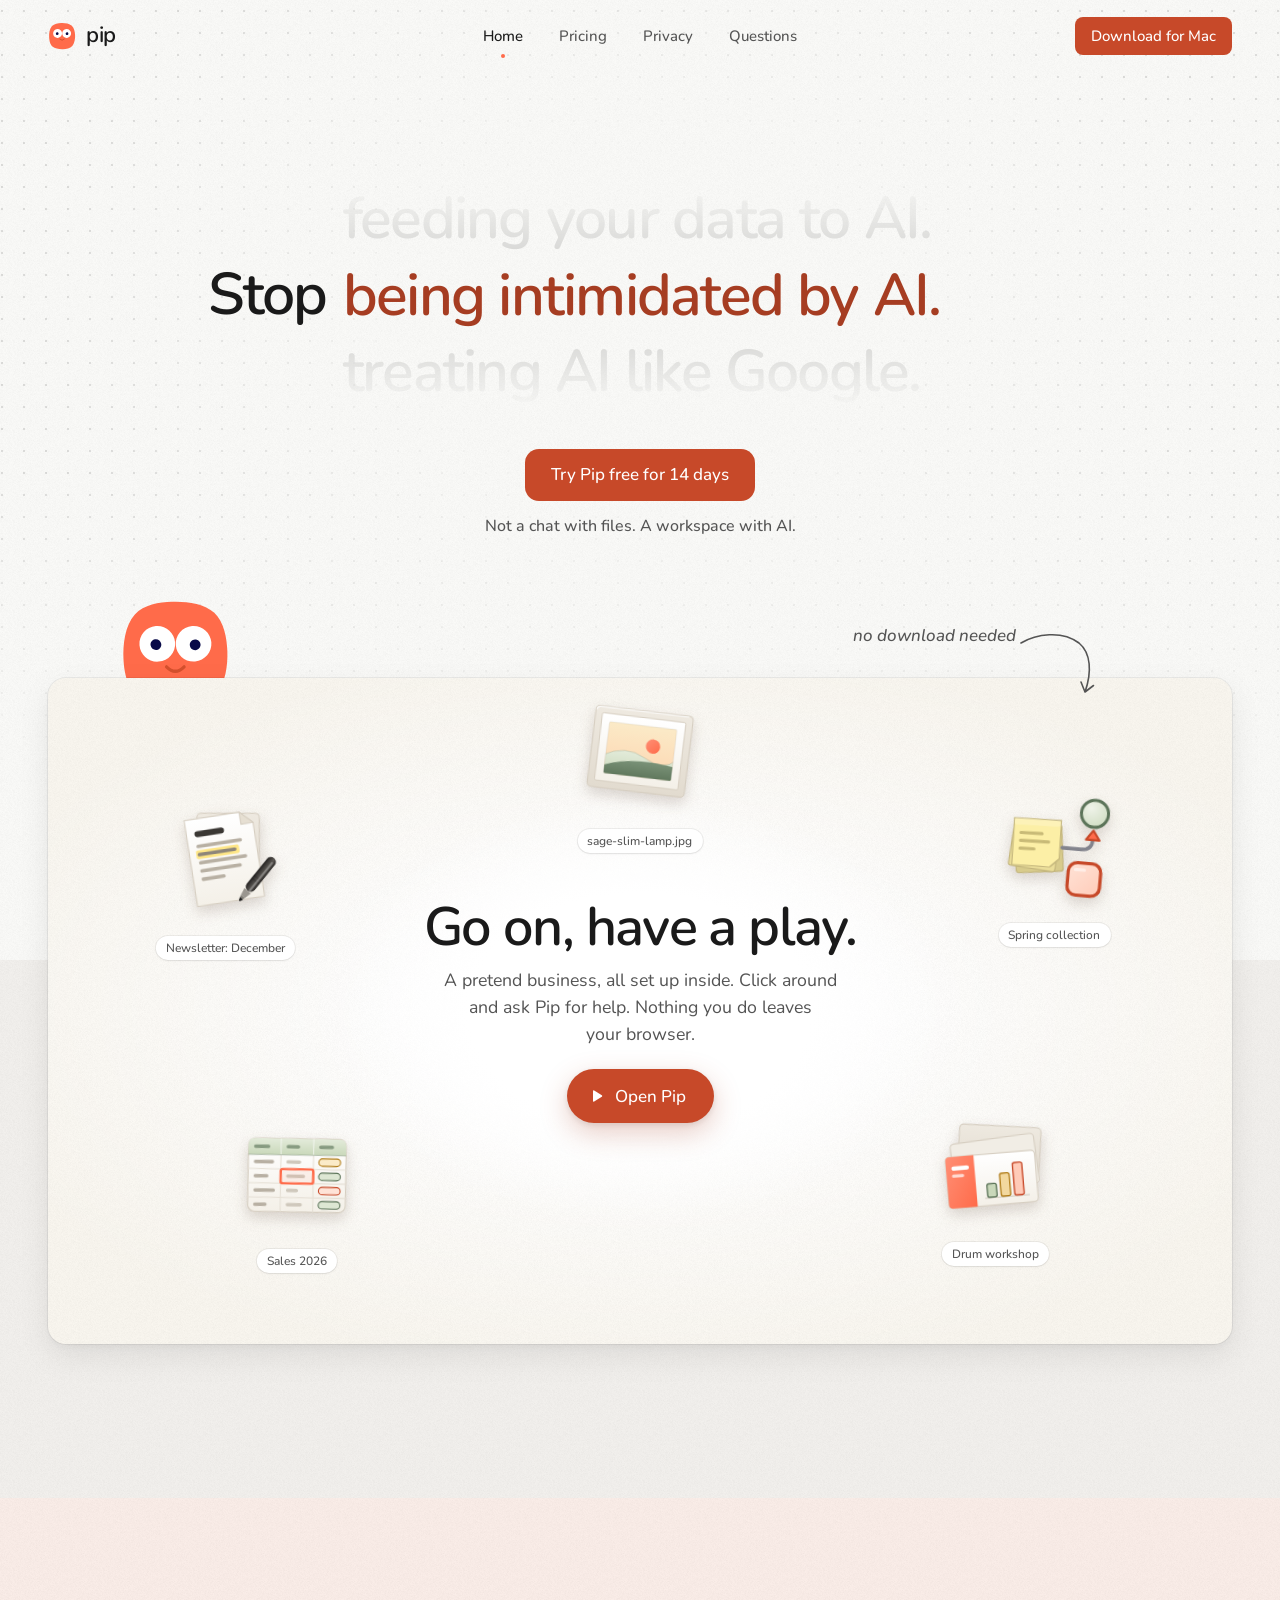
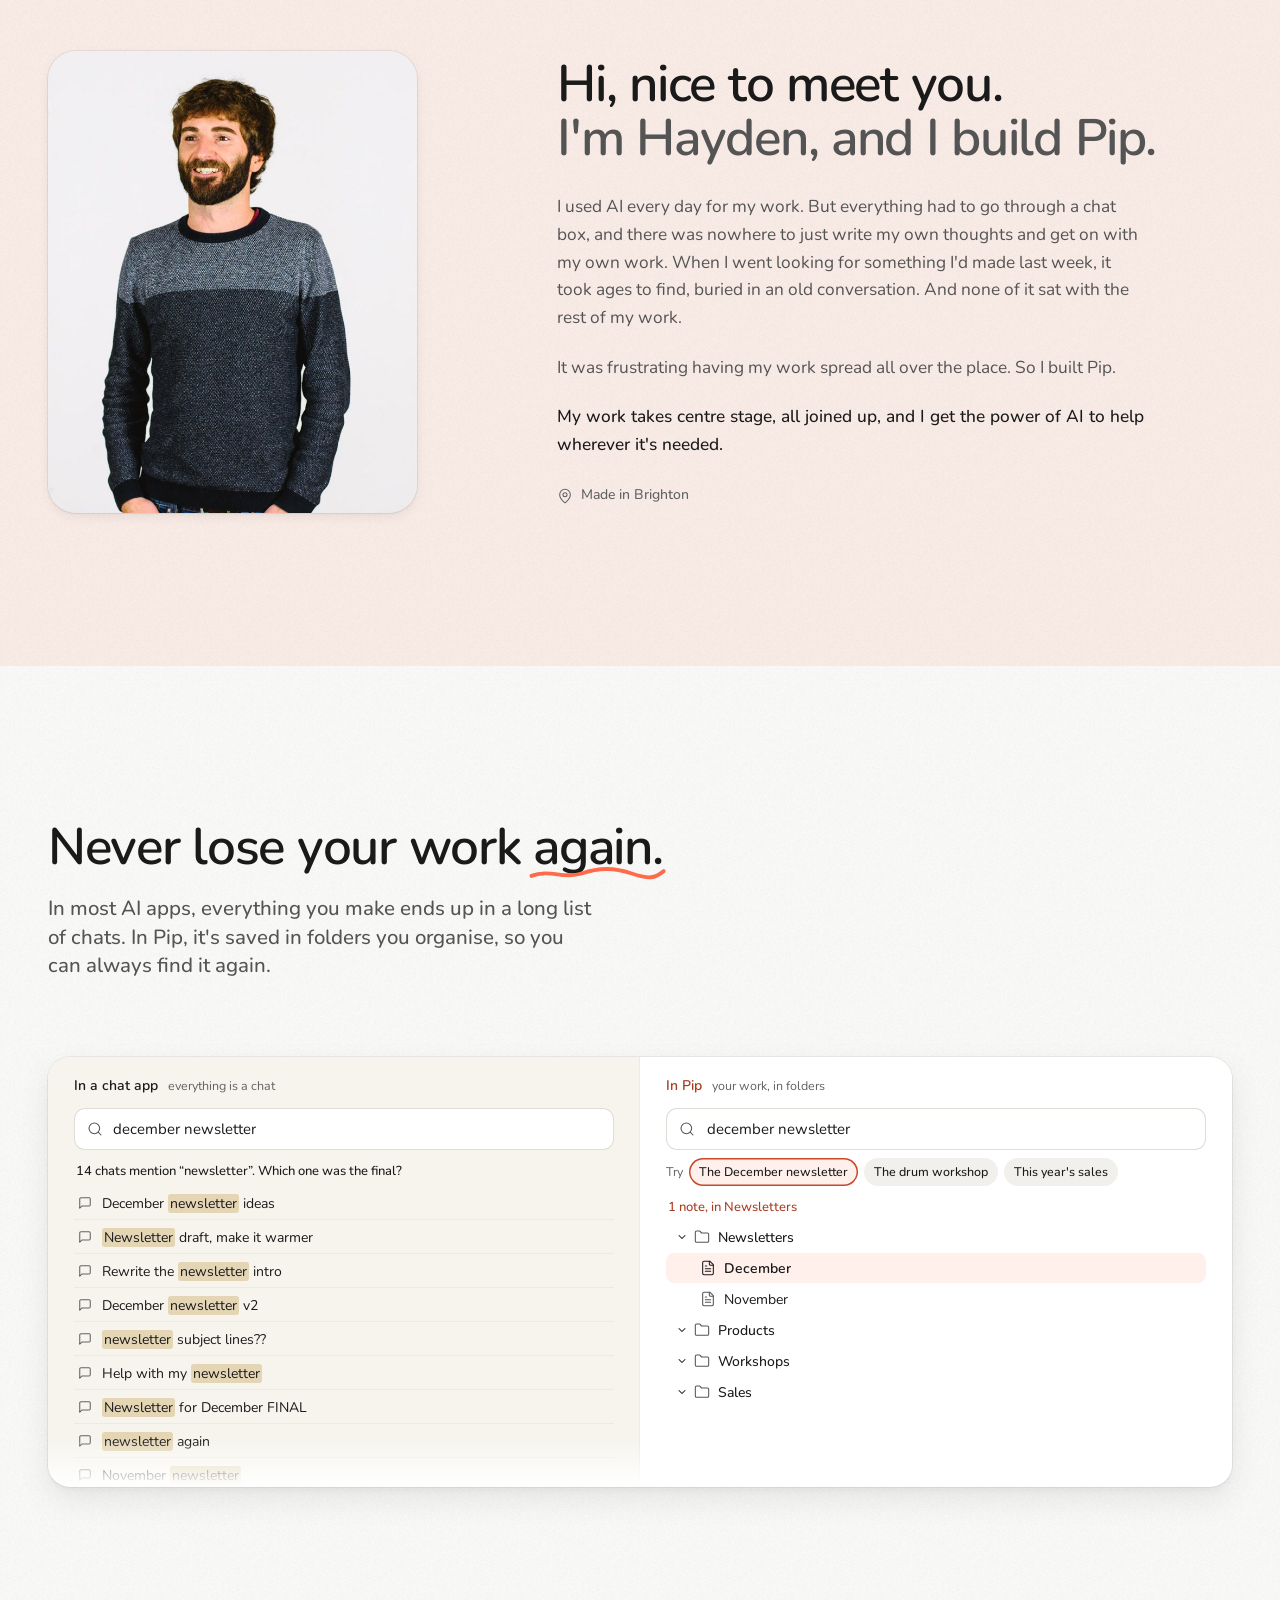
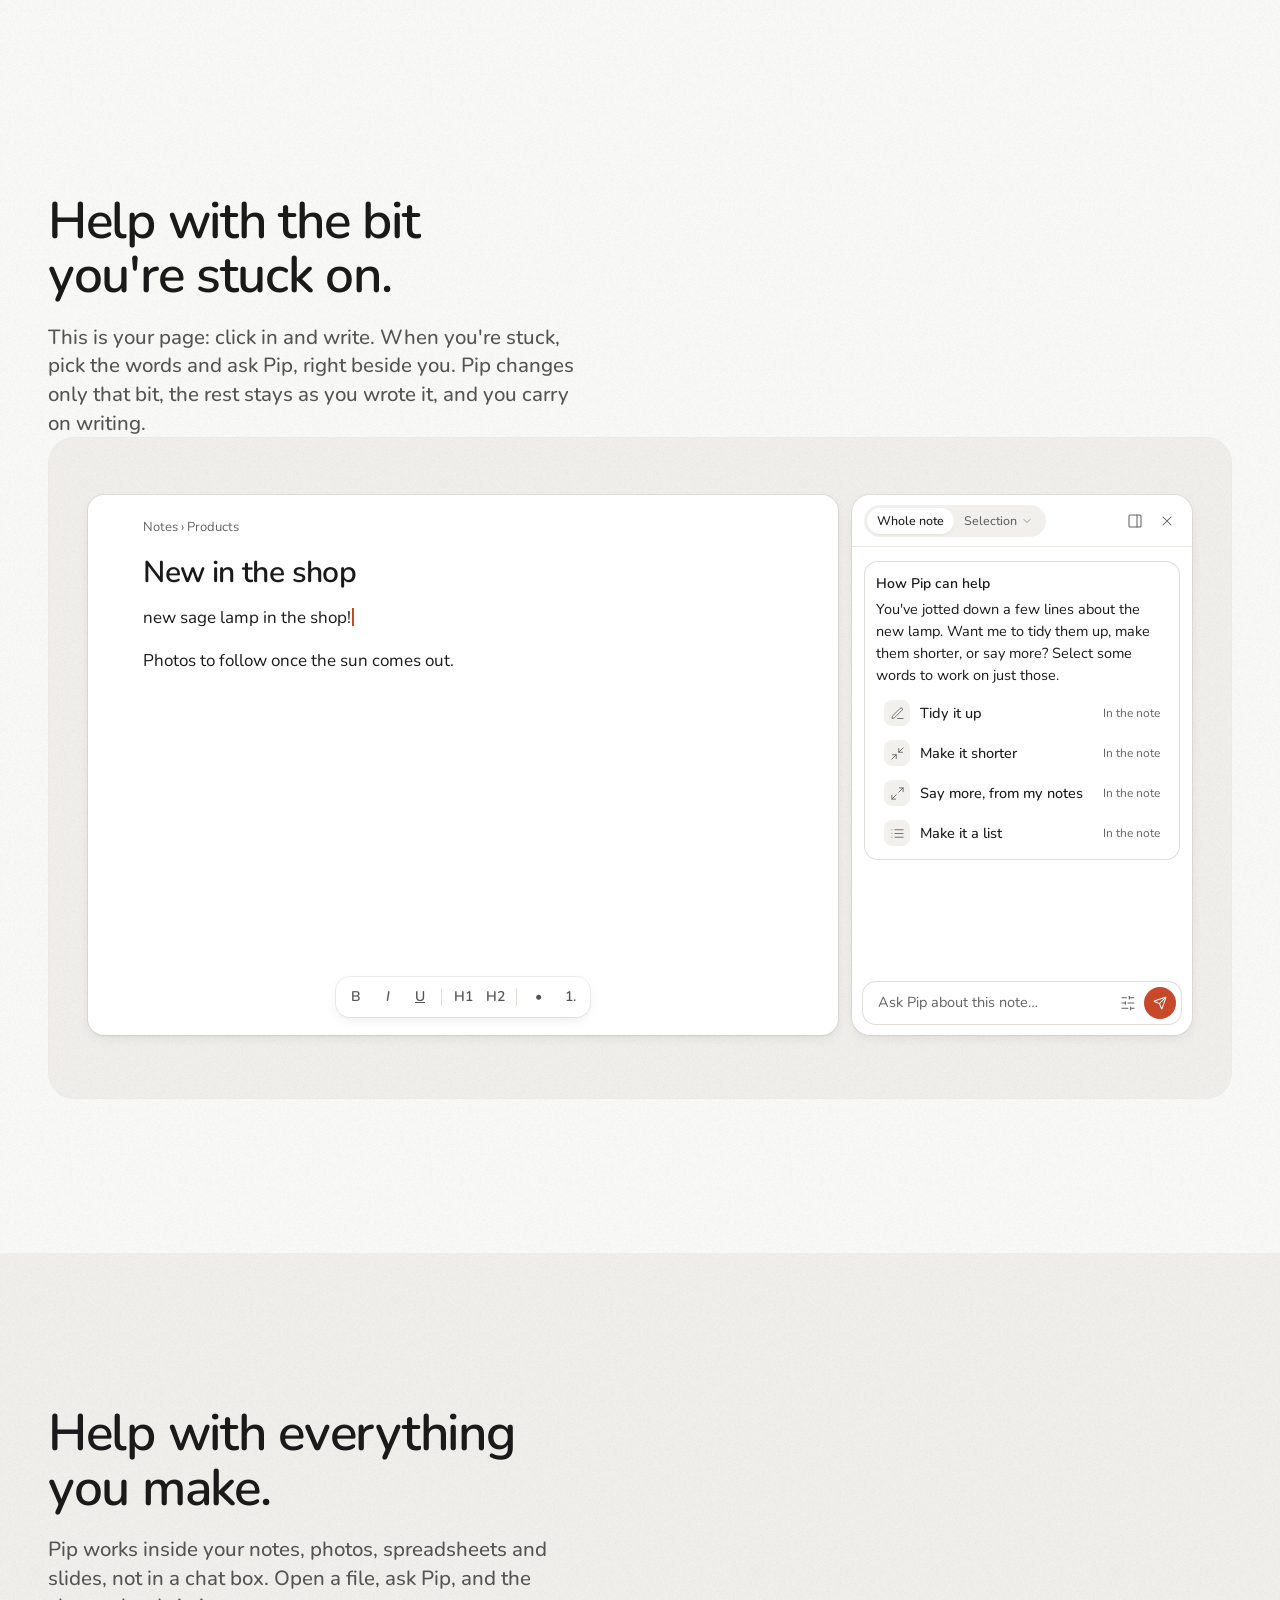
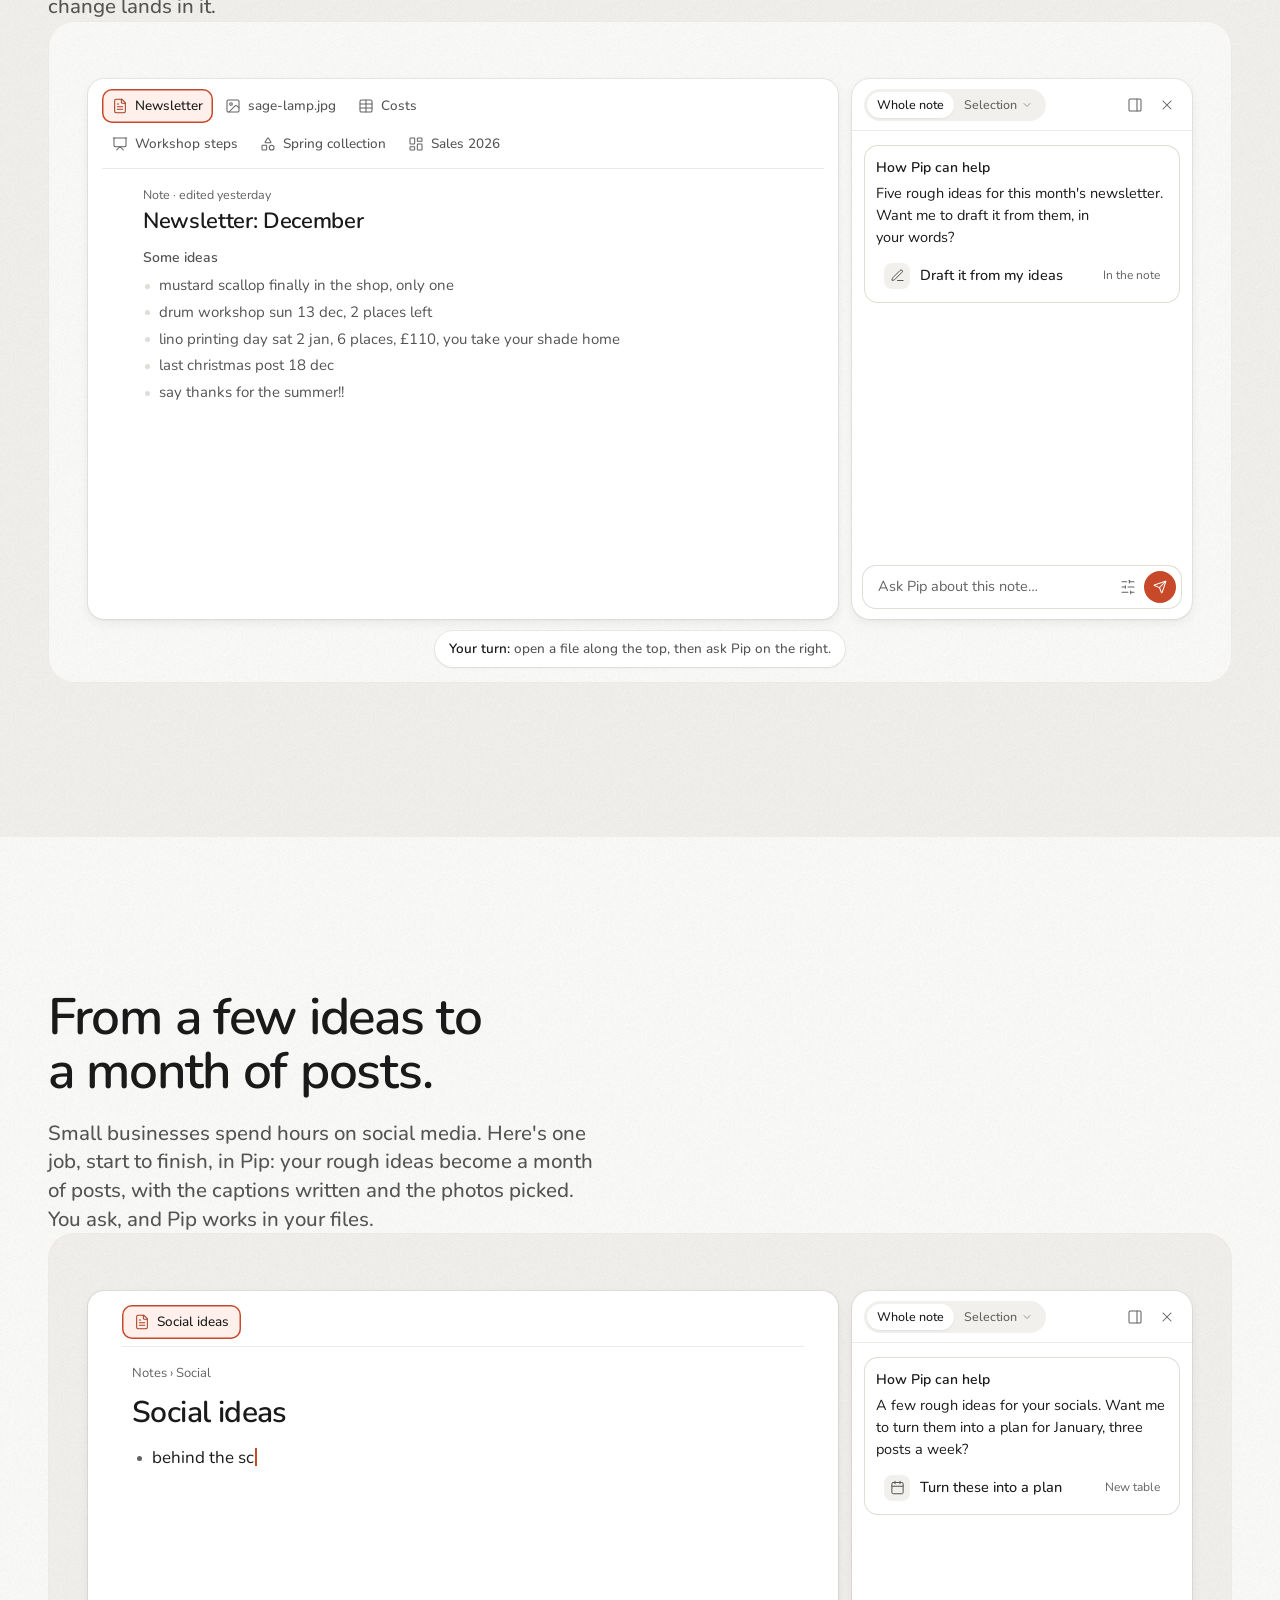
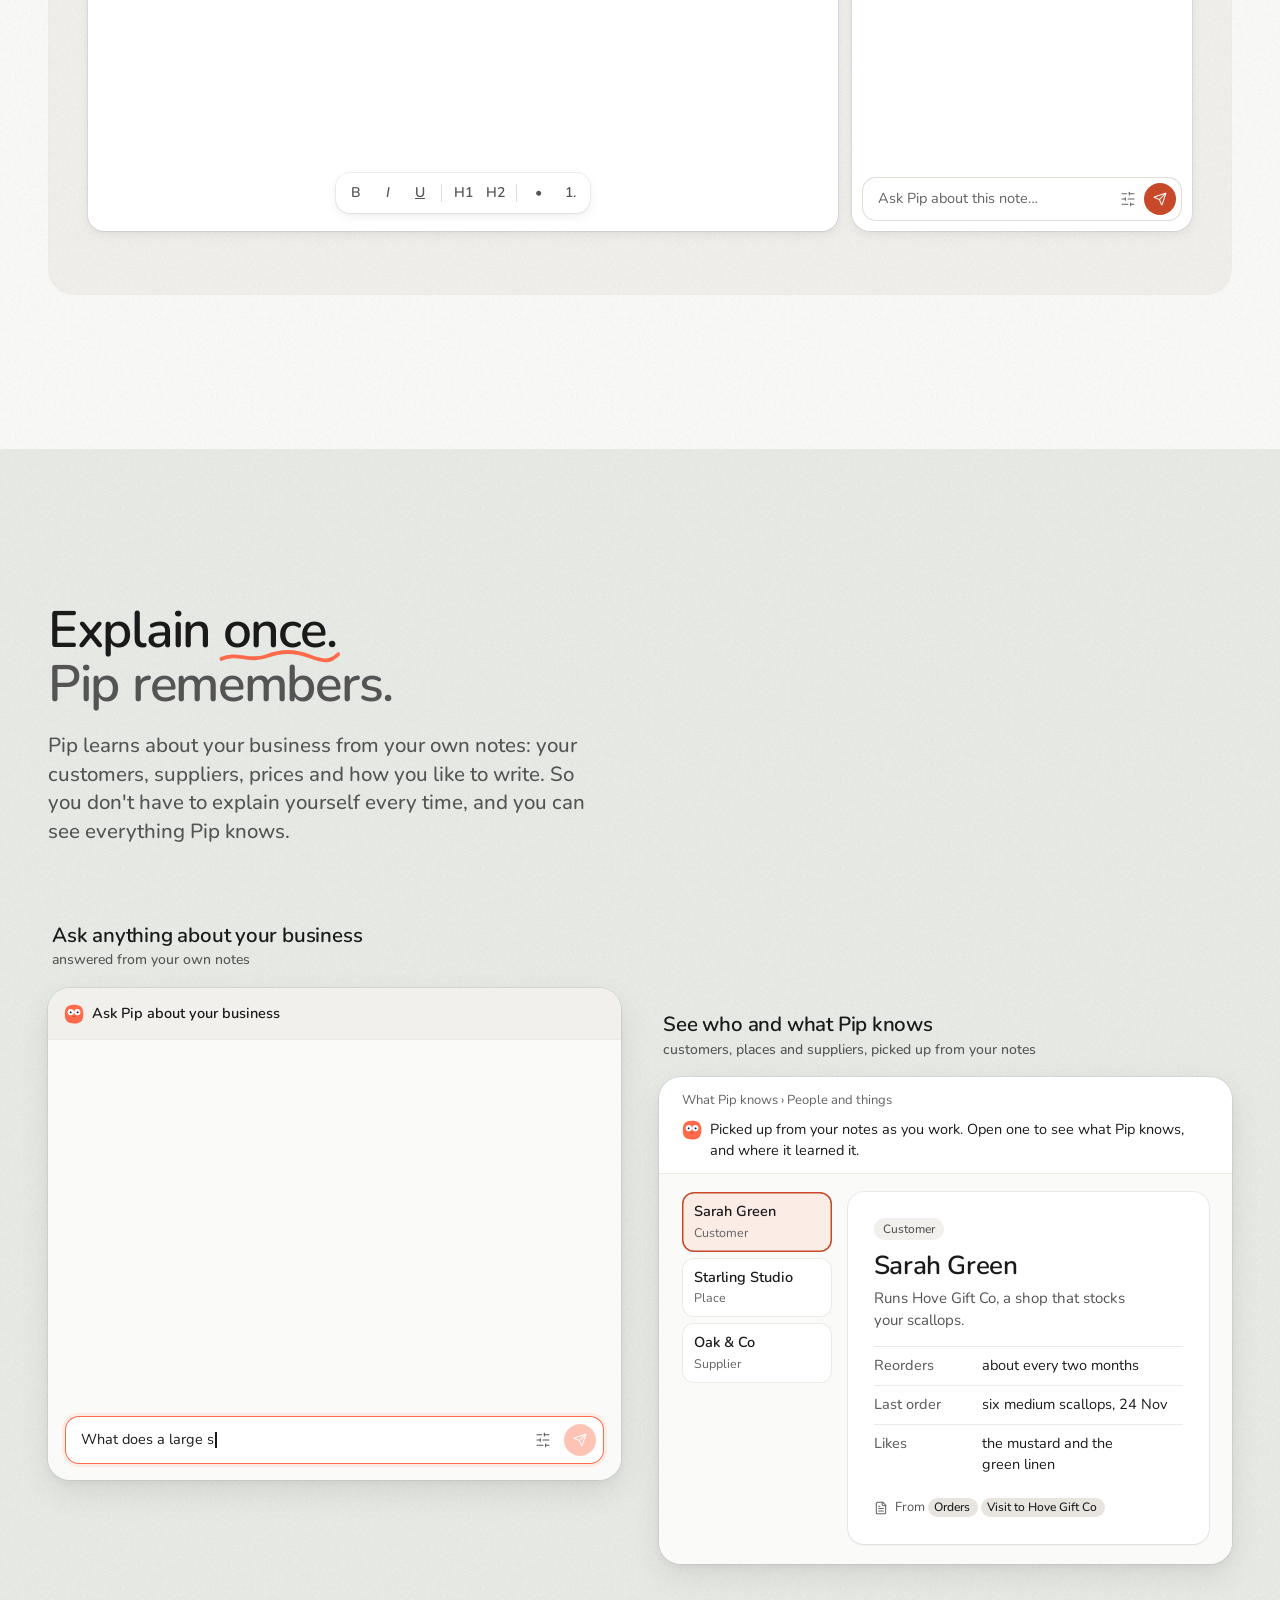
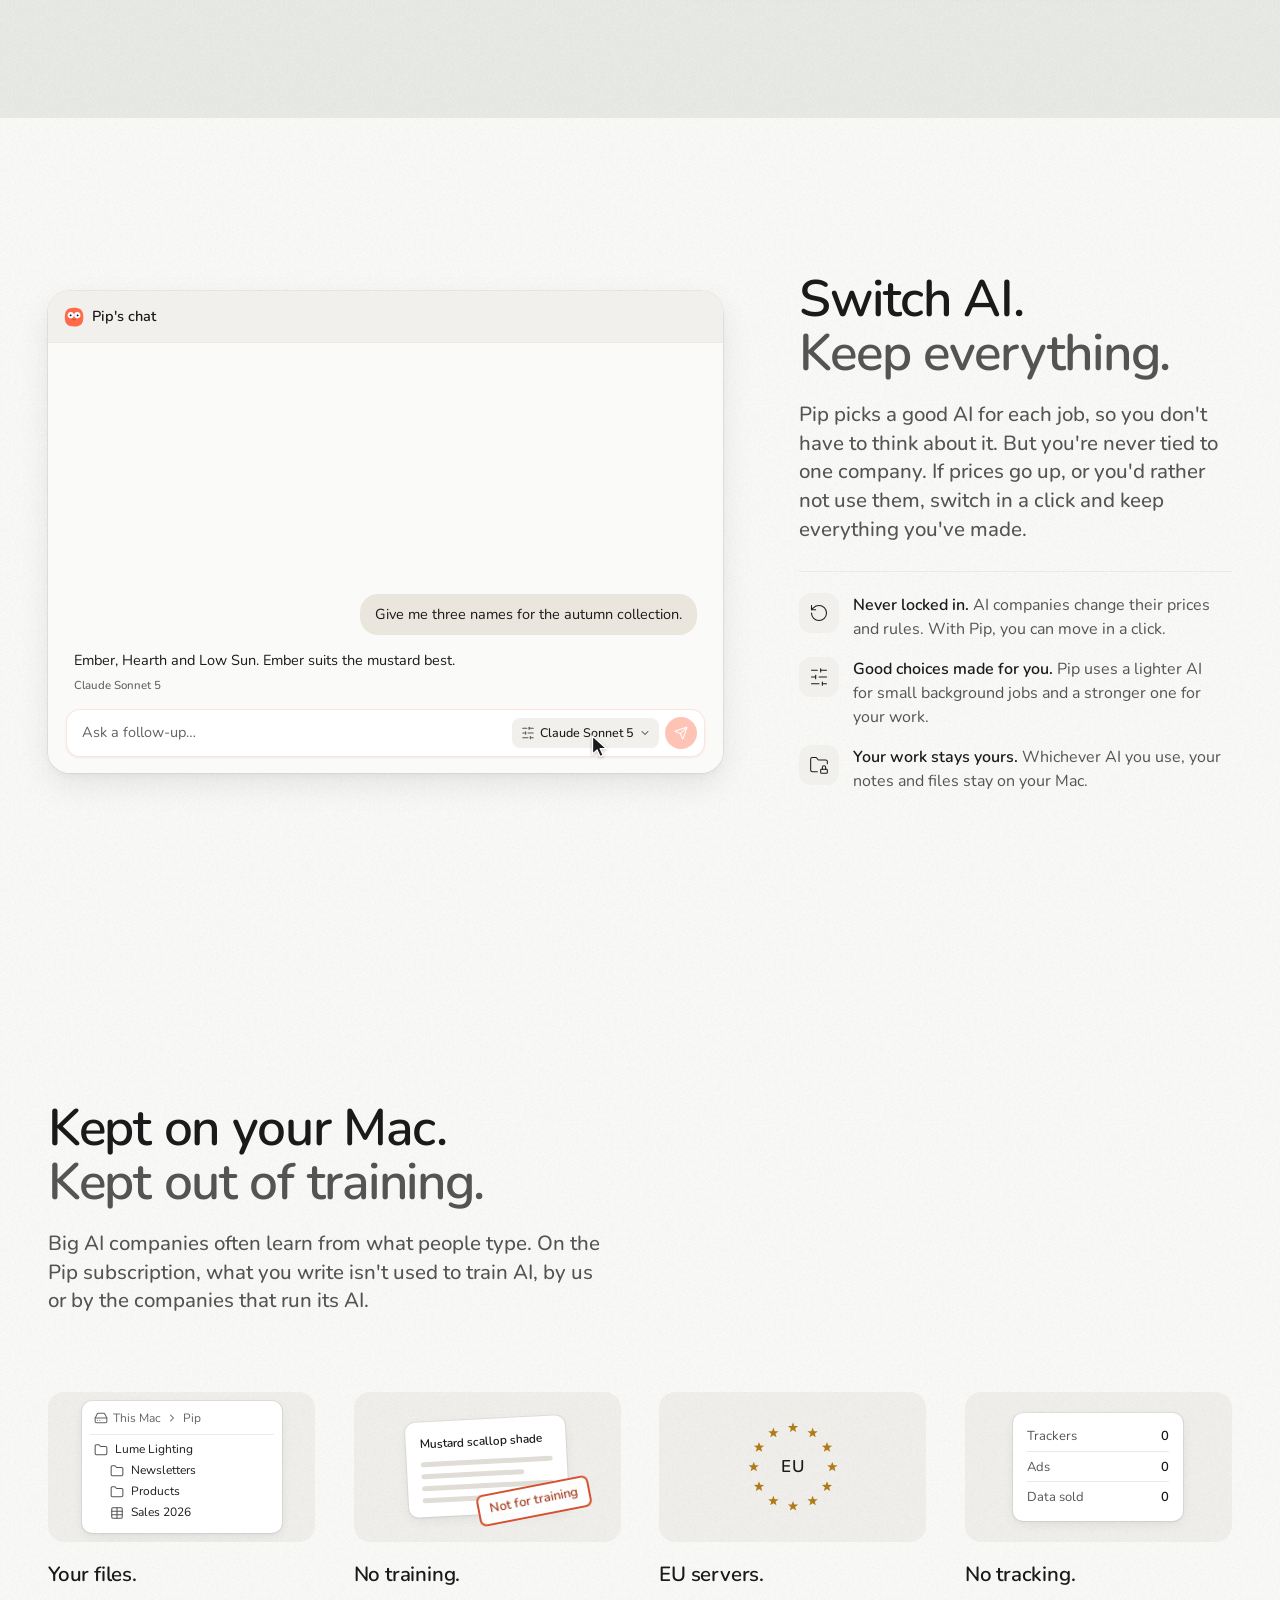
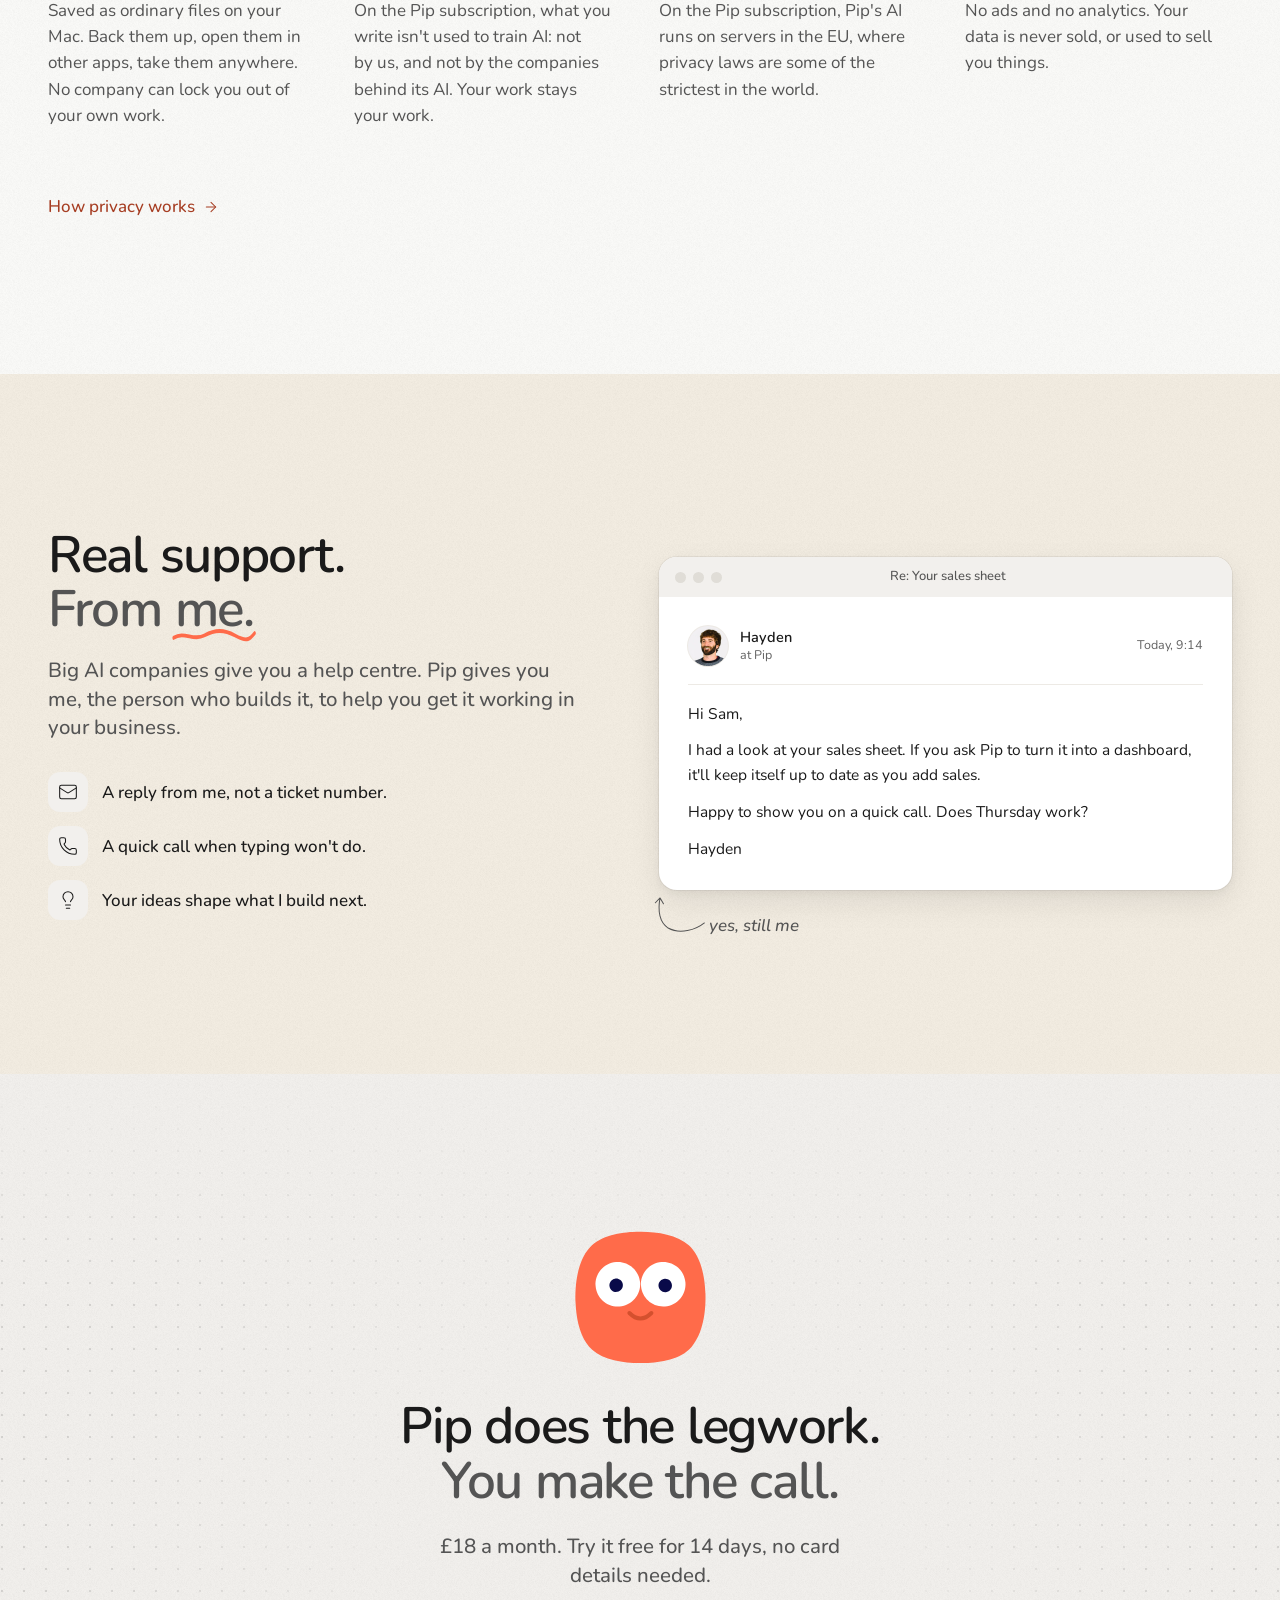
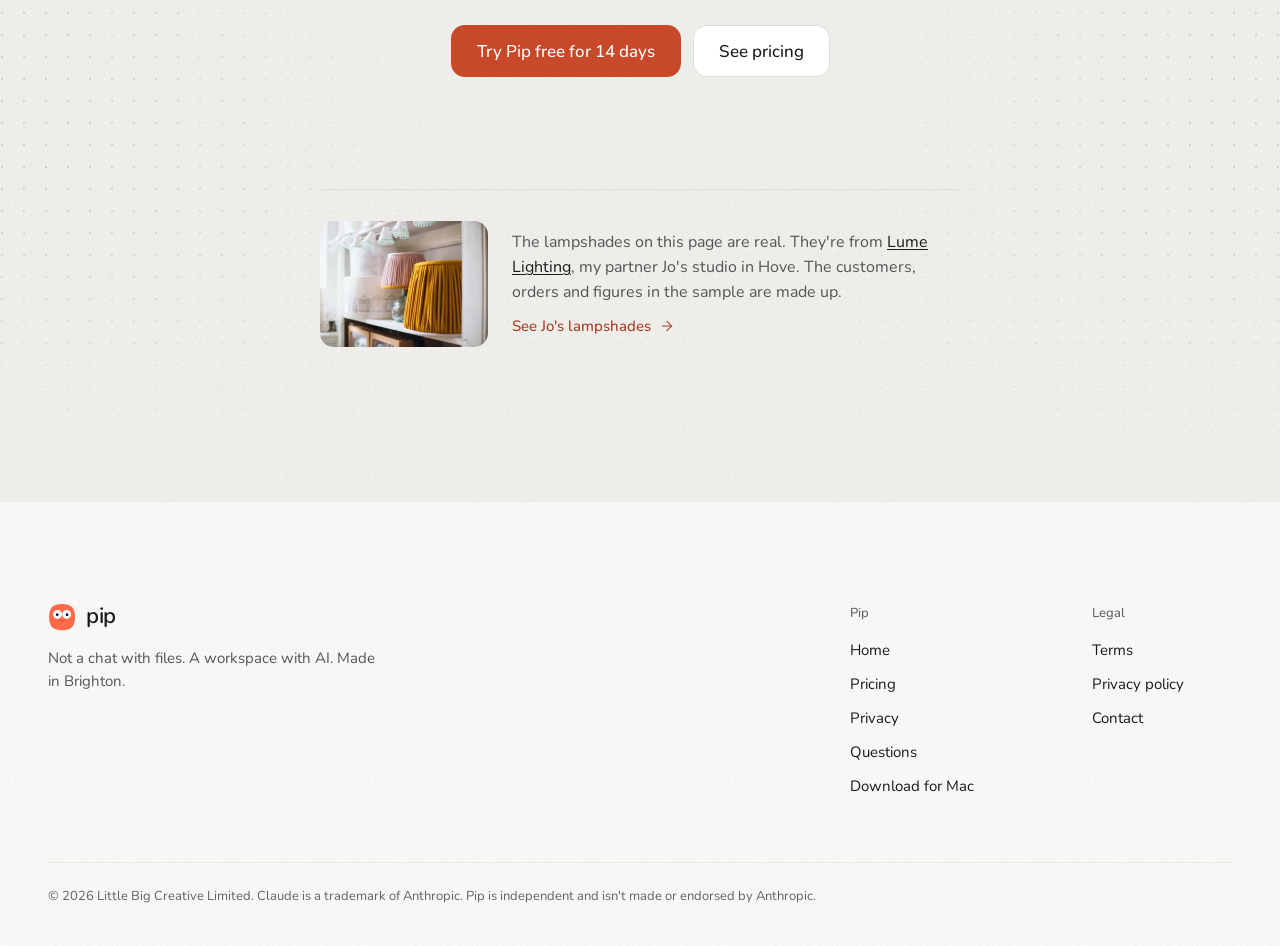
==== commit d8d0f4fa: "Demo window: the desk becomes Pip, in its own place The open felt like everything was cleared off sc" ====
--- a/index.html
+++ b/index.html
@@ -207,7 +207,6 @@
     <img class="pw-poster" src="assets/img/pip-demo-note.jpg" alt="" decoding="async">
   </div>
   <p class="pw-wait"><span class="dots" aria-hidden="true"><i></i><i></i><i></i></span><span data-pw-wait-text>Opening Pip…</span></p>
-  <div class="pw-skin" data-pw-skin aria-hidden="true"></div>
 </div>
 <p class="pw-cap" data-pw-cap><a data-pw-alt href="#" target="_blank" rel="noopener" hidden>Not opening? Try a new tab</a></p>
 </div>
--- a/css/site.css
+++ b/css/site.css
@@ -2941,7 +2941,7 @@
   left: var(--x);
   top: var(--y);
   width: clamp(64px, 11cqi, 136px);
-  transform: translate(-50%, -50%) translate(var(--px, 0px), var(--py, 0px)) translate(var(--dx, 0px), var(--dy, 0px));
+  transform: translate(-50%, -50%) translate(var(--px, 0px), var(--py, 0px));
   transition: transform 700ms var(--ease-out);
 }
 .pg-bob { display: flex; flex-direction: column; align-items: center; gap: 10px; }
@@ -3056,17 +3056,18 @@
 }
 
 /* ── The demo window ─────────────────────────────────────────────────────────
-   "Open Pip" turns the desk into Pip's window, in place. The desk clears, the
-   page glides so the section sits mid-screen, and the desk grows into the
-   window at the Mac app's own shape (16:10), as big as the screen allows and
-   never past the demo's natural 1280 × 800, so the app draws at its own
-   layout, scaled. The rest of the page dims. The window controls sit where
+   "Open Pip" turns the desk into Pip, in its own place: its five things and
+   the invitation fade as Pip fades in over them, nothing moving but the page
+   easing the desk to mid-screen. Then the desk grows into the window, at the
+   Mac app's own shape (16:10), as big as the screen allows and never past
+   the demo's natural 1280 × 800, so the app draws at its own layout, scaled,
+   and the rest of the page steps back. Closing is the same, backwards. The window controls sit where
    macOS draws them in the Mac app, over the empty top of Pip's rail
    (electron.js: trafficLightPosition 16, 18); nothing else is drawn on the
    demo. Red puts it back on the desk, yellow tucks it into a little dock
    while you read on, green fills the browser window. */
 :root {
-  --pw-veil: rgba(22, 19, 16, 0.44);
+  --pw-veil: rgba(22, 19, 16, 0.36);
   --pw-cap-fg: rgba(255, 255, 255, 0.94);
   --pw-dock-bg: rgba(250, 250, 248, 0.6);
   --pw-dock-ring: rgba(26, 26, 26, 0.14);
@@ -3079,7 +3080,7 @@
 }
 @media (prefers-color-scheme: dark) {
   :root:not([data-theme="light"]) {
-    --pw-veil: rgba(0, 0, 0, 0.52);
+    --pw-veil: rgba(0, 0, 0, 0.5);
     --pw-dock-bg: rgba(46, 45, 41, 0.62);
     --pw-dock-ring: rgba(255, 255, 255, 0.14);
     --pw-dot: #E8E5E0;
@@ -3087,7 +3088,7 @@
   }
 }
 :root[data-theme="dark"] {
-  --pw-veil: rgba(0, 0, 0, 0.52);
+  --pw-veil: rgba(0, 0, 0, 0.5);
   --pw-dock-bg: rgba(46, 45, 41, 0.62);
   --pw-dock-ring: rgba(255, 255, 255, 0.14);
   --pw-dot: #E8E5E0;
@@ -3096,14 +3097,13 @@
 
 html.has-pw { overflow: hidden; }
 
-/* The desk clears before it becomes the window: its things drift outward
-   (--dx, --dy, on top of the pointer's parallax) and fade, the invitation
-   goes, and they all come back when Pip is put away */
-.pg-bob { transition: opacity 520ms var(--ease-out); }
-.playground.is-clear .pg-obj { transition: transform 420ms var(--ease-out); }
-.playground.is-clear .pg-bob { opacity: 0; transition-duration: 240ms; }
-.pg-centre { transition: opacity 360ms var(--ease-out) 160ms, transform 360ms var(--ease-out) 160ms; }
-.playground.is-clear .pg-centre { opacity: 0; transform: scale(0.98); transition: opacity 160ms var(--ease-out), transform 160ms var(--ease-out); }
+/* As Pip fades in over the desk, the desk's things and its invitation fade
+   where they are (nothing flies off), and fade back when Pip goes. The fade
+   is on .pg-bob, not .pg-obj, whose intro animation holds its opacity. */
+.pg-bob,
+.pg-centre { transition: opacity 360ms var(--ease-out); }
+.playground.is-clear .pg-bob,
+.playground.is-clear .pg-centre { opacity: 0; }
 .playground.is-clear .pg-centre > * { pointer-events: none; }
 
 .pw-veil {
@@ -3111,16 +3111,16 @@
   inset: 0;
   z-index: 200;
   background: var(--pw-veil);
-  -webkit-backdrop-filter: blur(3px);
-          backdrop-filter: blur(3px);
   opacity: 0;
   visibility: hidden;
-  transition: opacity 380ms var(--ease-out), visibility 0s linear 380ms;
-}
-.pw-veil.is-on { opacity: 1; visibility: visible; transition: opacity 380ms var(--ease-out); }
+  transition: opacity 520ms var(--ease-out), visibility 0s linear 520ms;
+}
+.pw-veil.is-on { opacity: 1; visibility: visible; transition: opacity 520ms var(--ease-out); }
 
 /* Shut, the window stays laid out but unseen, so a demo loaded early boots at
-   its natural size, not at nothing */
+   its natural size, not at nothing. It has no ground of its own: the app
+   always covers it, and while Pip fades in, the desk shows through. Its
+   shadow and corners grow from the desk's as it lifts (set by the script). */
 .pw {
   position: fixed;
   left: 0;
@@ -3128,7 +3128,7 @@
   z-index: 210;
   overflow: hidden;
   border-radius: 12px;
-  background: #FAFAF8; /* the demo's own canvas */
+  background: transparent;
   box-shadow: 0 0 0 0.5px rgba(0, 0, 0, 0.3), 0 24px 64px rgba(0, 0, 0, 0.32), 0 6px 18px rgba(0, 0, 0, 0.14);
   outline: none;
   visibility: hidden;
@@ -3158,16 +3158,6 @@
   color: var(--text-secondary);
   white-space: nowrap;
   transform: translateX(-50%);
-}
-/* While it grows out of the desk, the window wears the desk's surface (.playground's) */
-.pw-skin {
-  position: absolute;
-  inset: 0;
-  z-index: 3;
-  pointer-events: none;
-  background-color: color-mix(in srgb, var(--chart-amber) 7%, var(--surface-pip));
-  background-image: var(--grain), radial-gradient(ellipse 60% 55% at 50% 50%, var(--surface-pip) 30%, transparent 100%);
-  background-size: 90px 90px, 100% 100%;
 }
 
 /* The window controls: 12px, 8px apart, glyphs on hover, as macOS draws them */
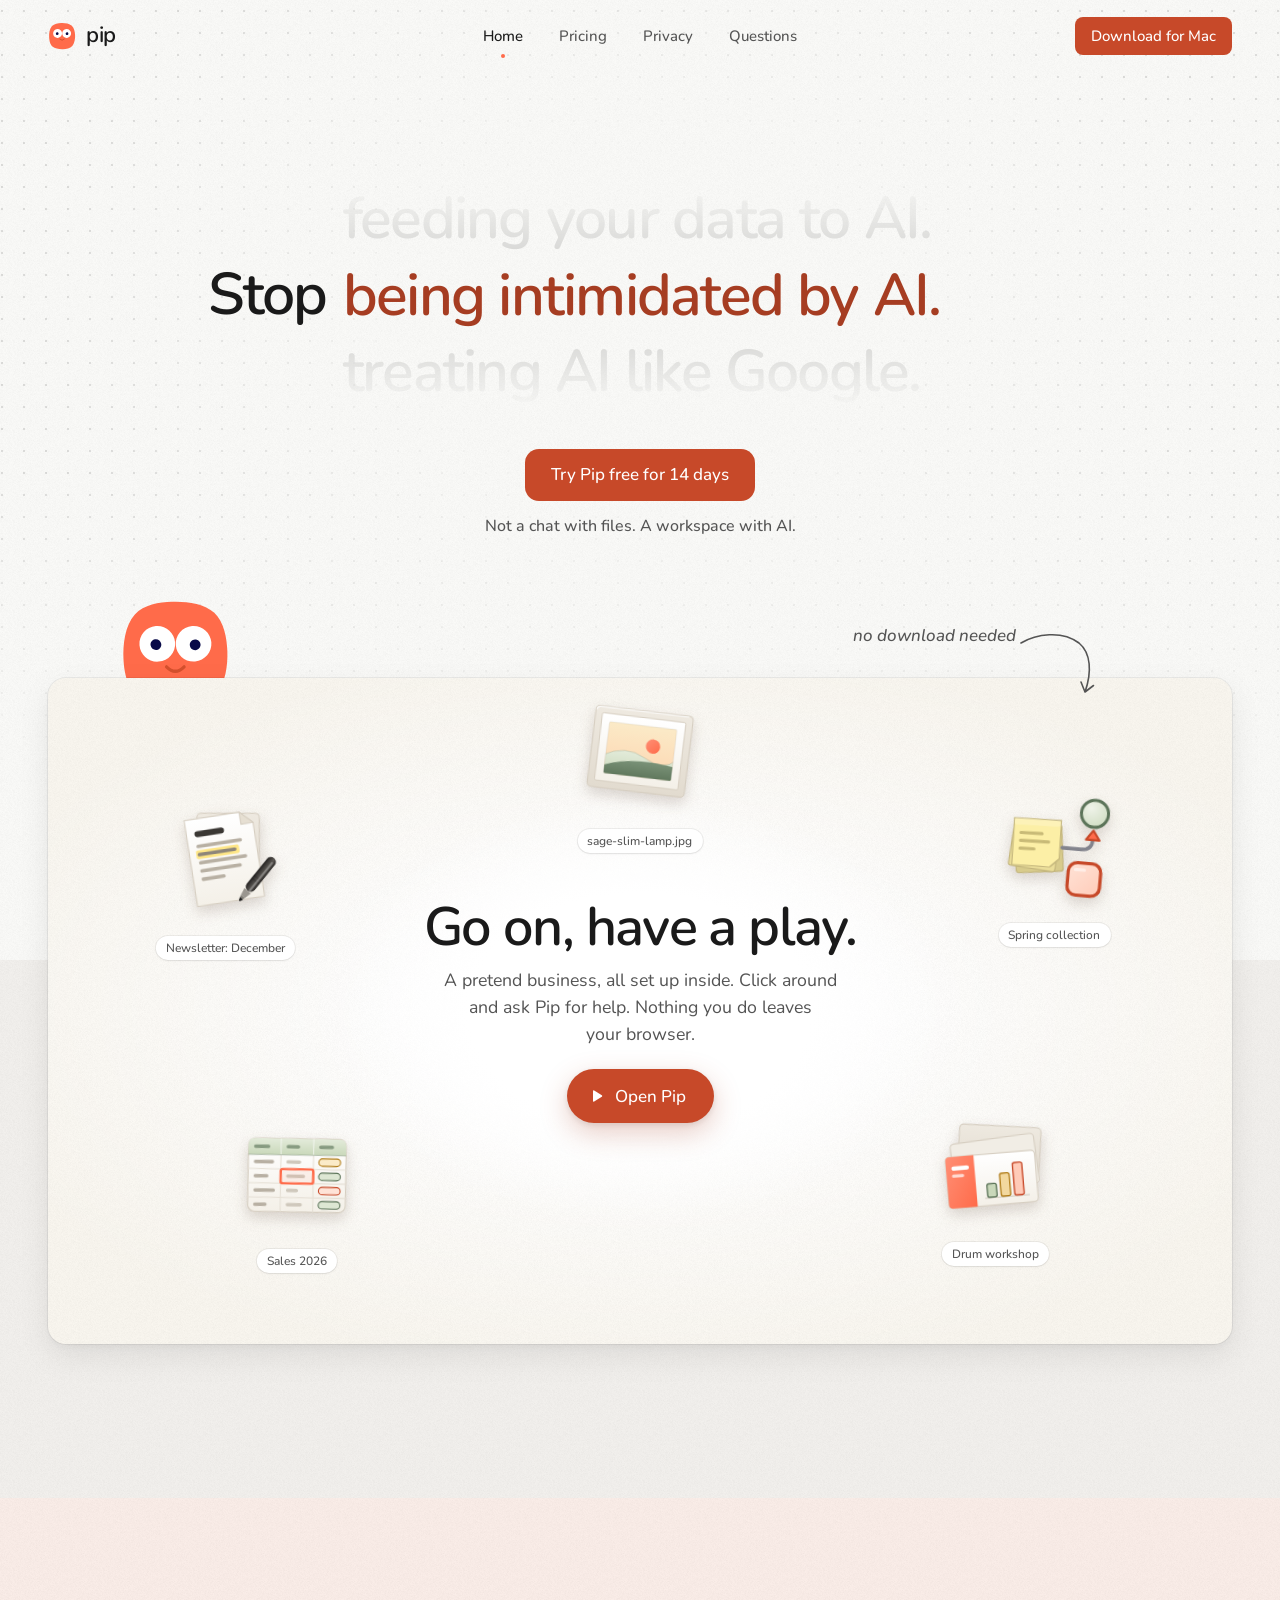
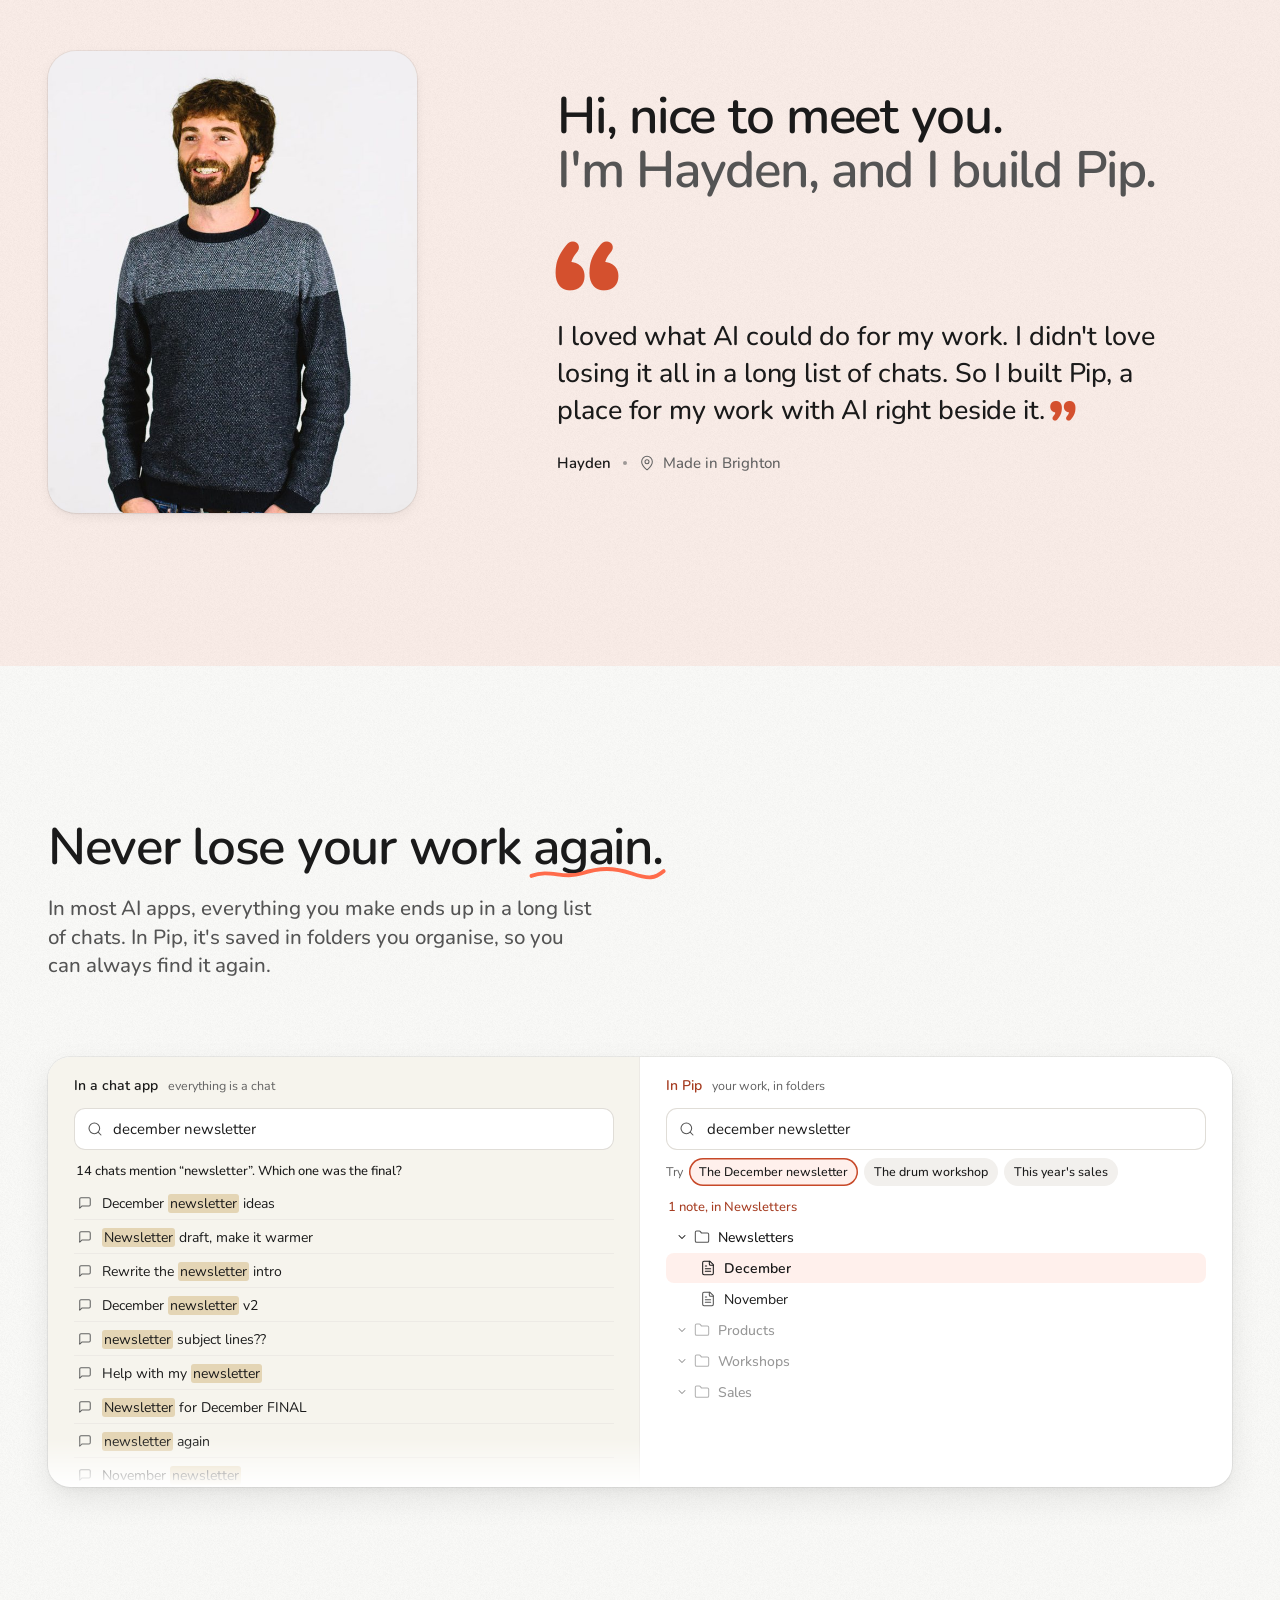
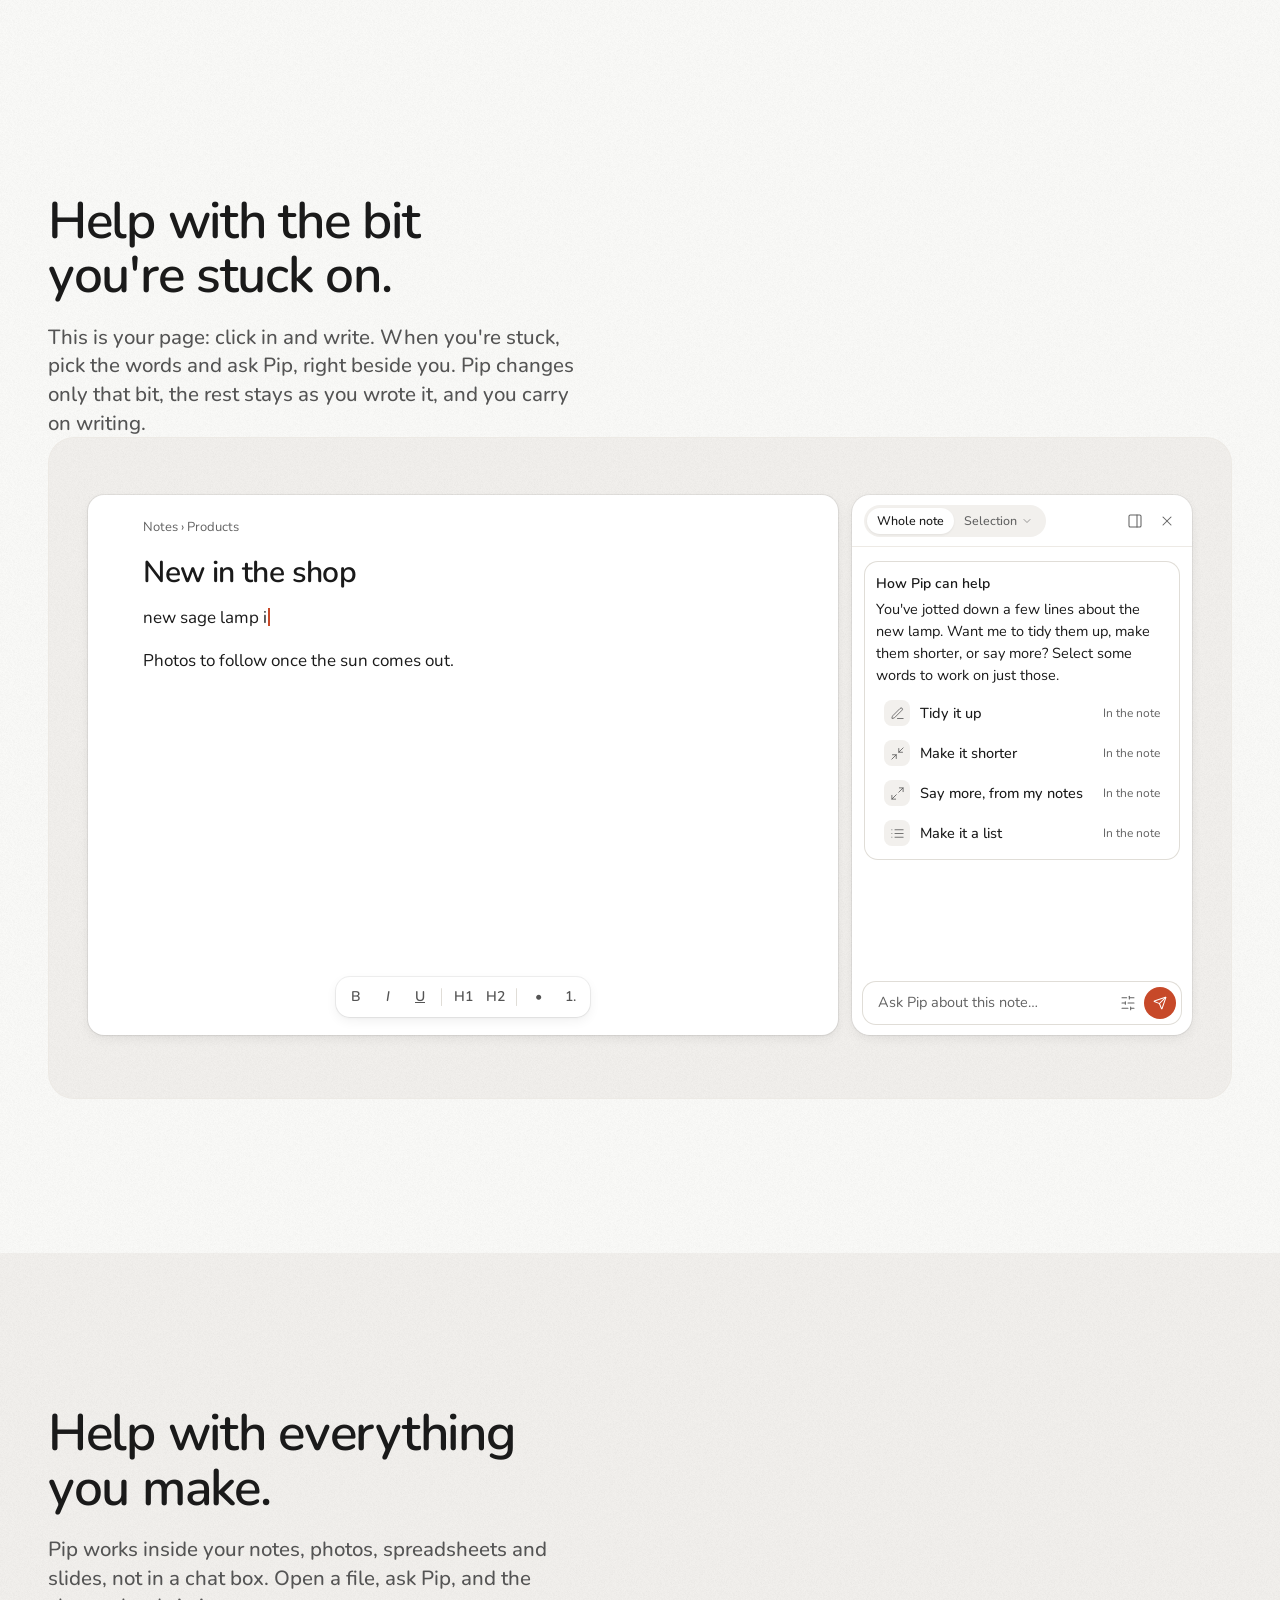
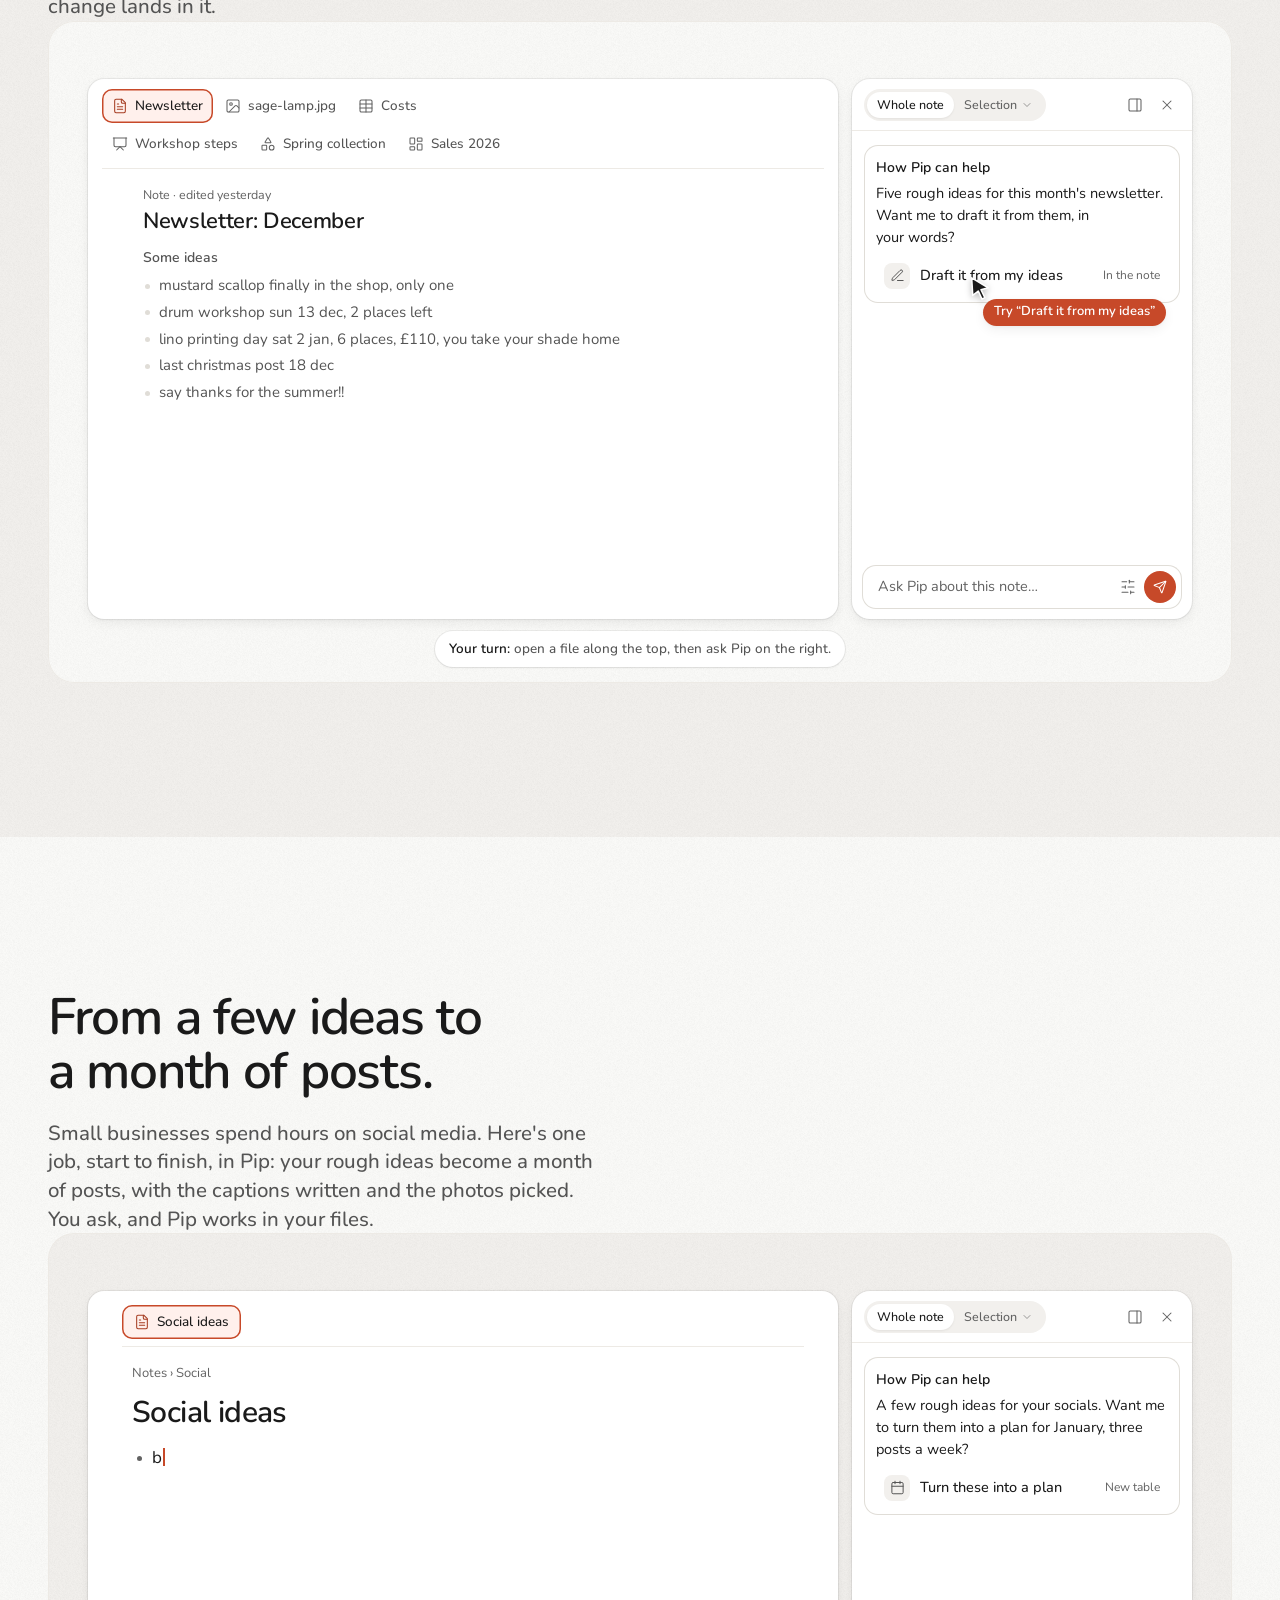
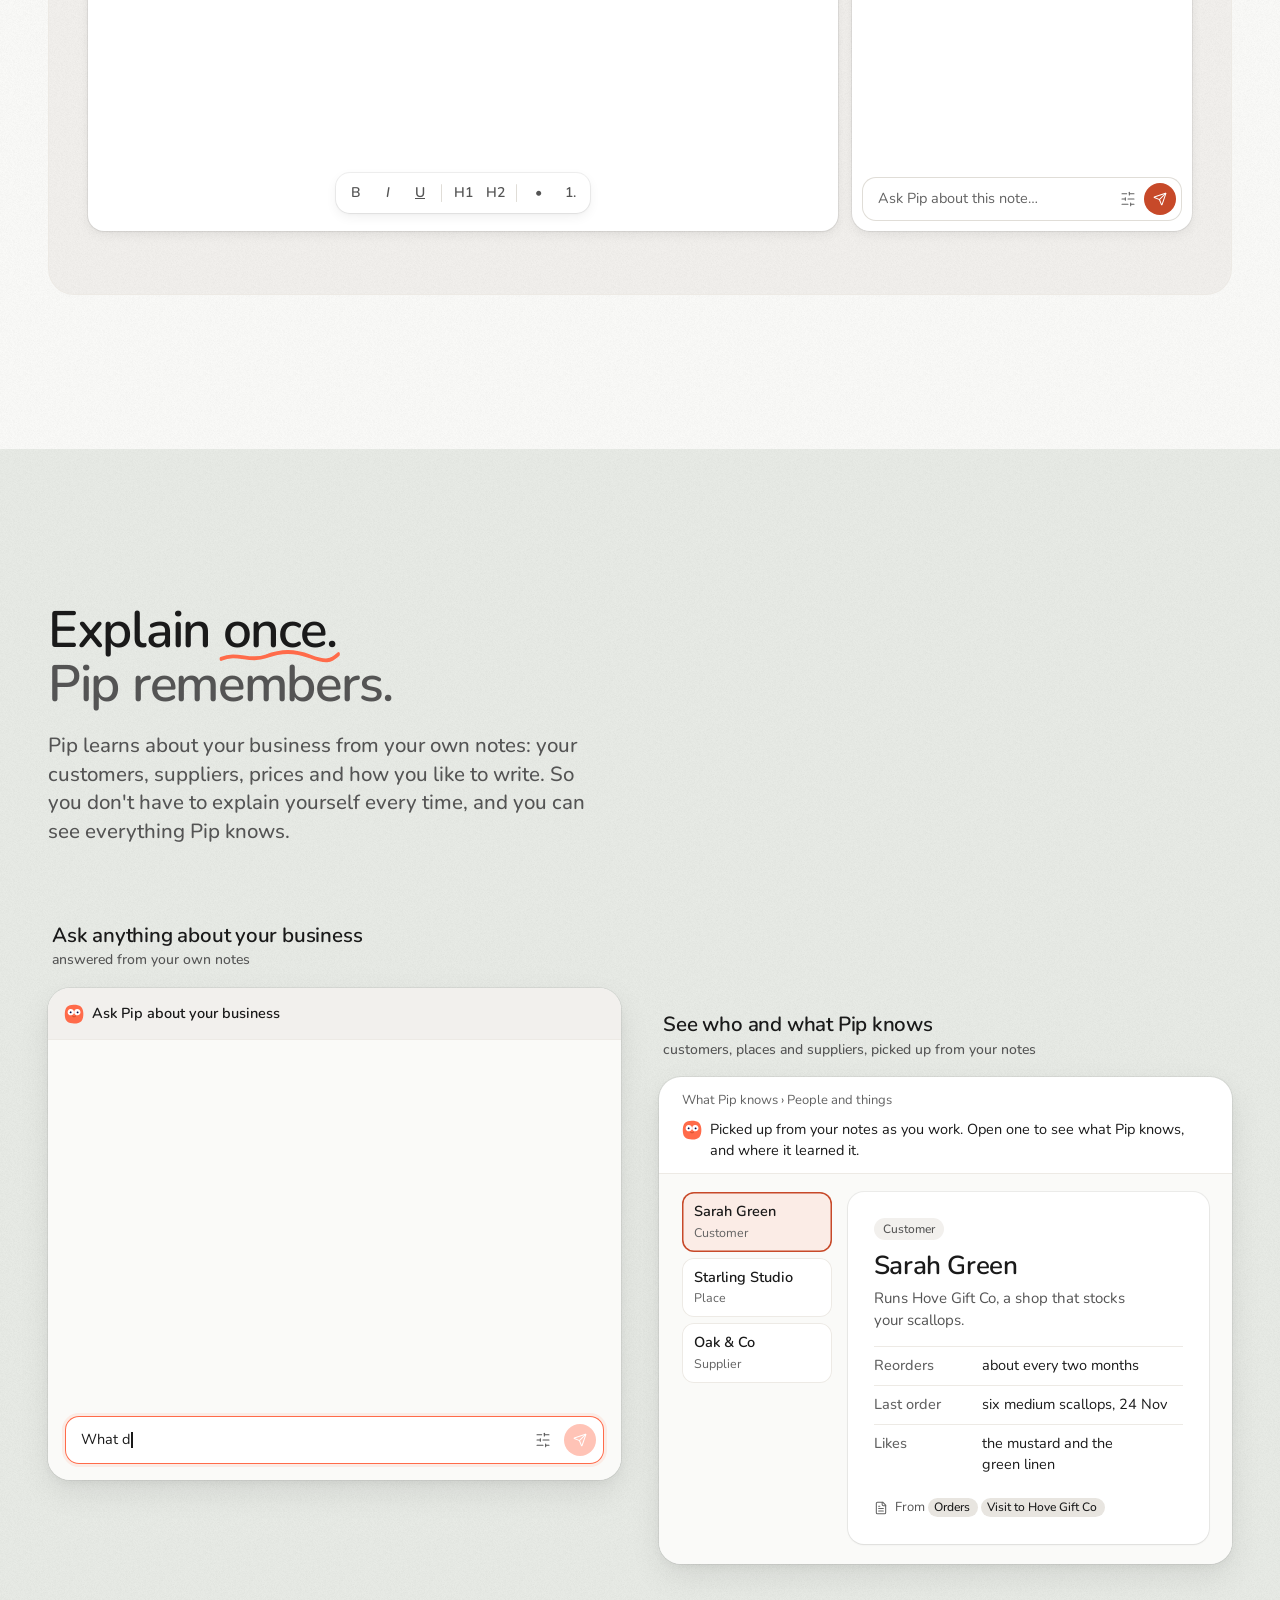
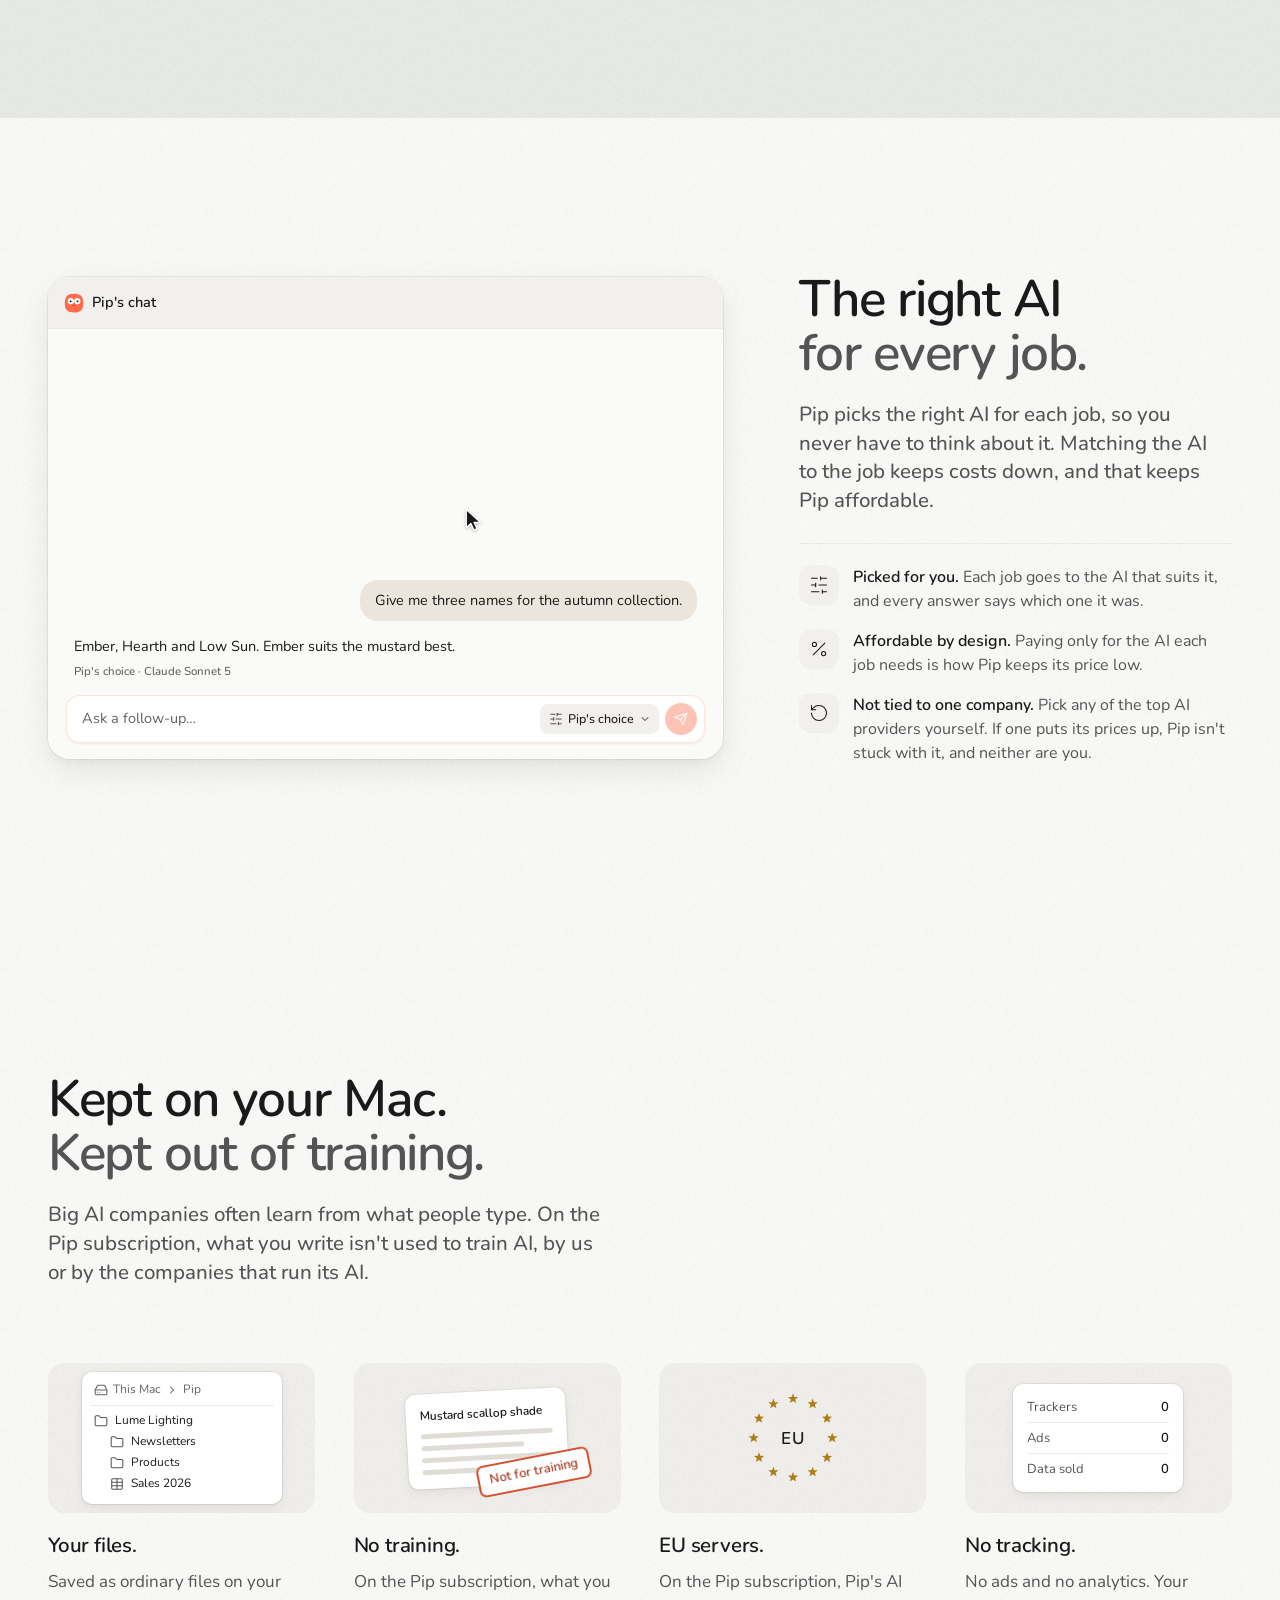
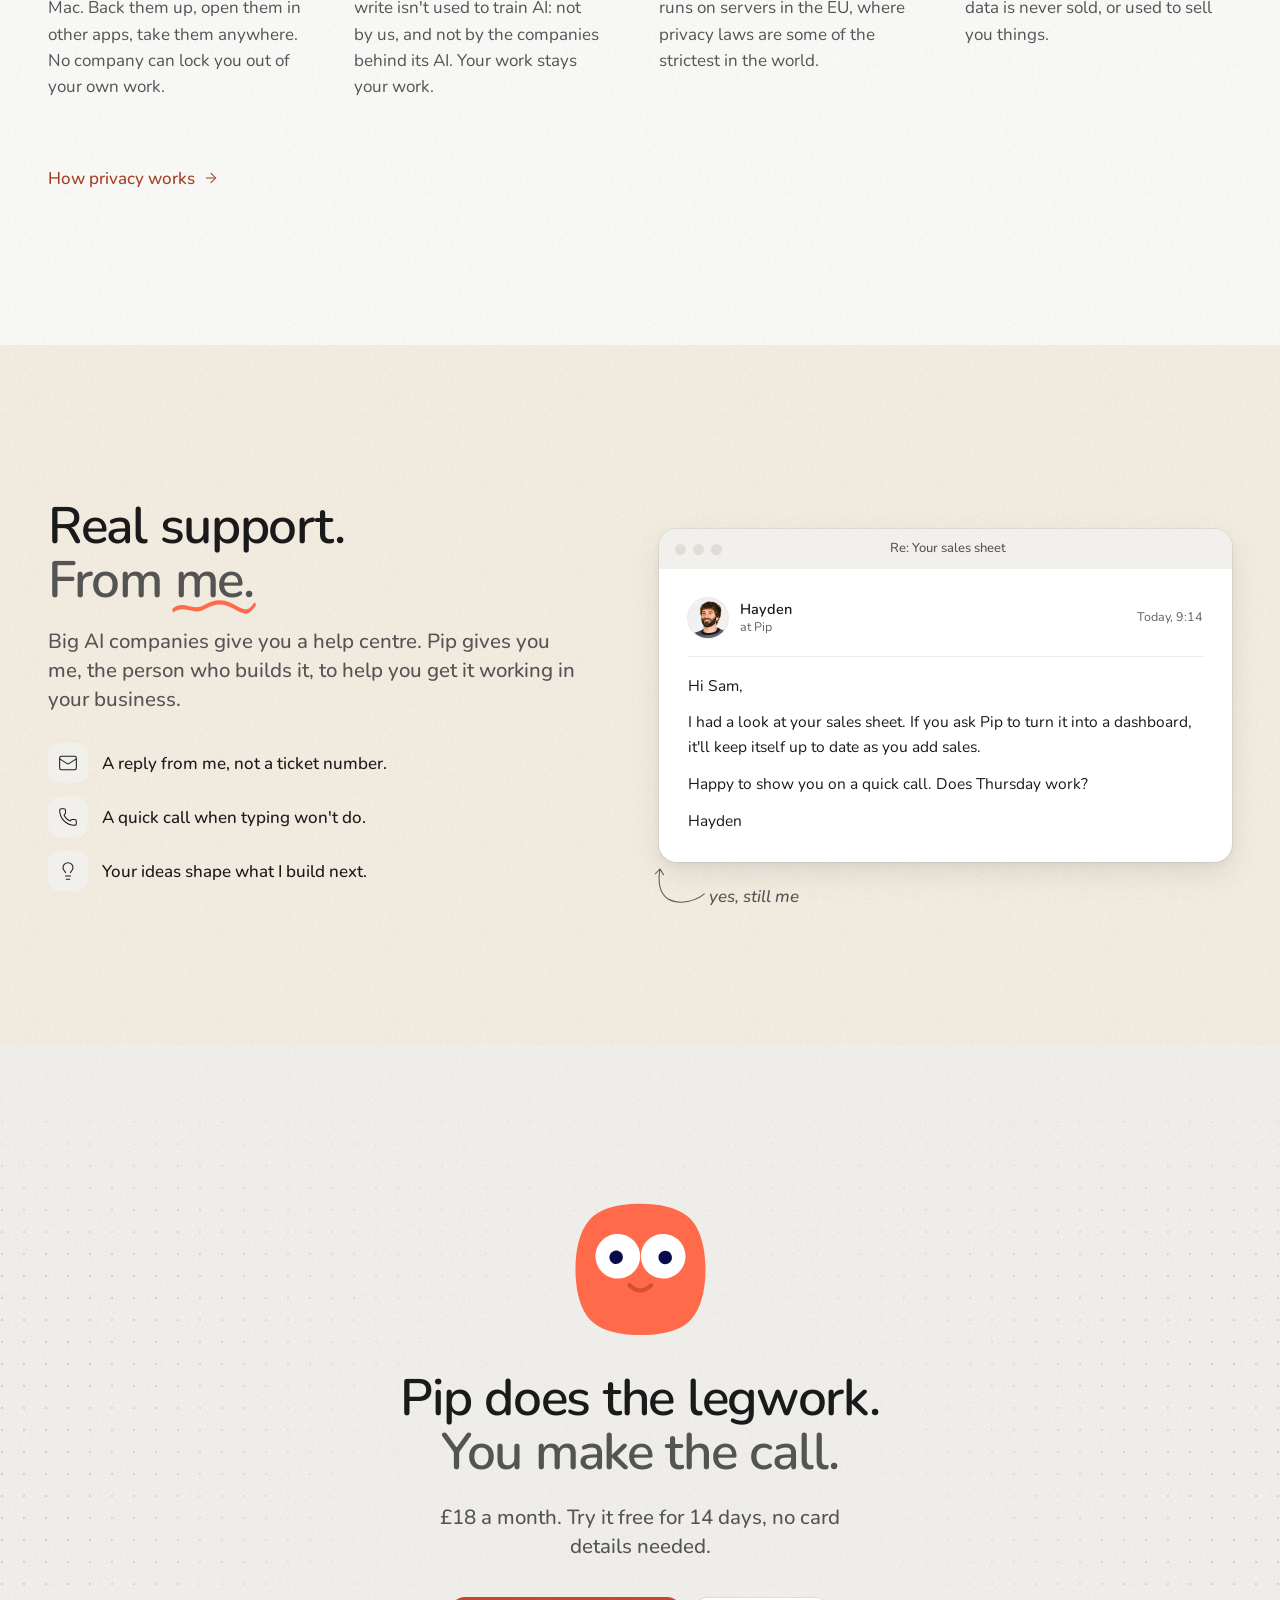
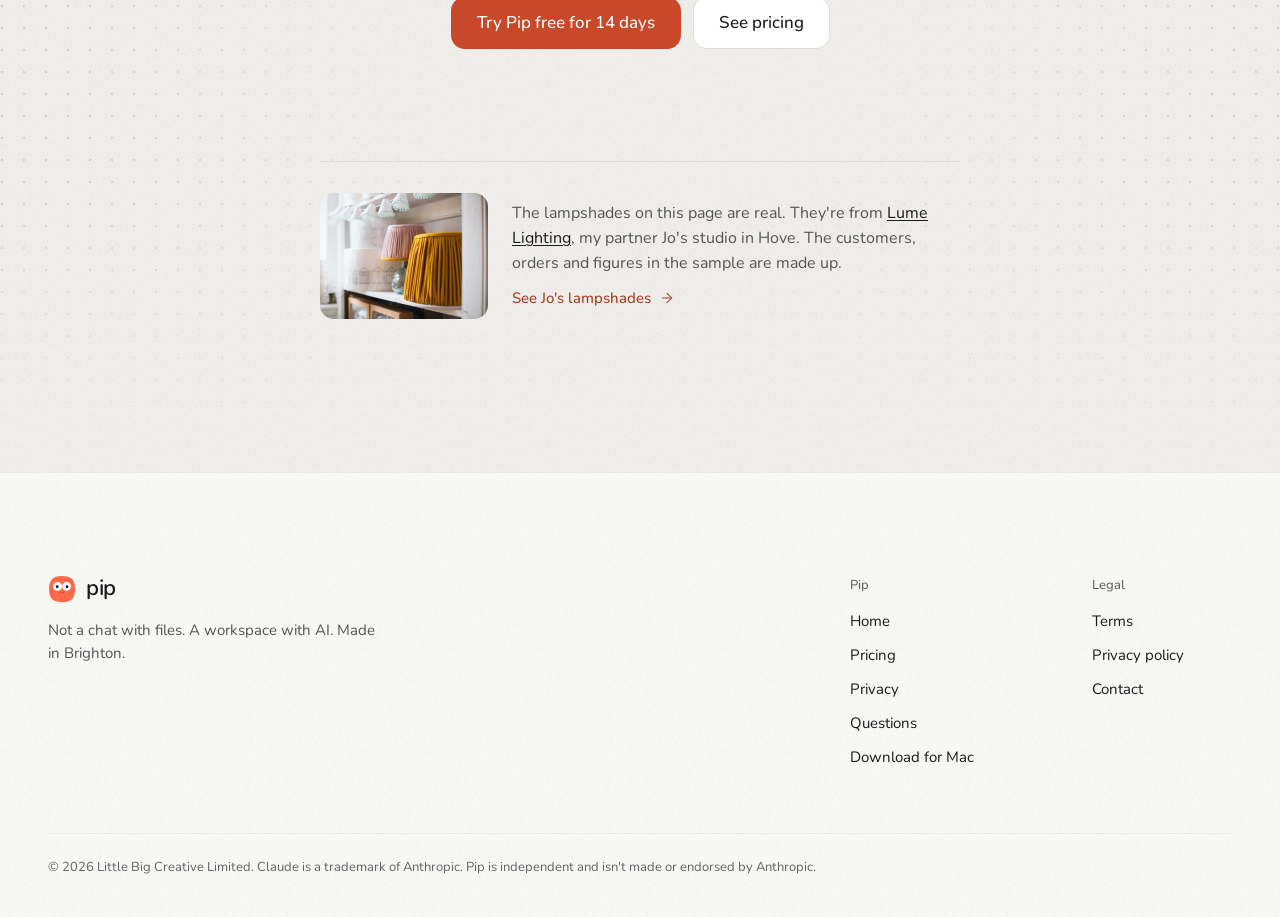
==== commit ca279e11: "Site feedback: short quote, try-it cue, costs tip, dashboard links, the right AI - The why-I-built-P" ====
--- a/index.html
+++ b/index.html
@@ -226,10 +226,12 @@
     </figure>
     <div class="why-text" data-reveal>
       <h2 class="h2" id="why-h"><span class="beat-line">Hi, nice to meet you.</span> <span class="beat beat-line">I'm Hayden, and I build Pip.</span></h2>
-      <p class="why-story">I used AI every day for my work. But everything had to go through a chat box, and there was nowhere to just write my own thoughts and get on with my own work. When I went looking for something I'd made last week, it took ages to find, buried in an old conversation. And none of it sat with the rest of my work.</p>
-      <p class="why-story">It was frustrating having my work spread all over the place. So I built Pip.</p>
-      <p class="why-story why-story--end">My work takes centre stage, all joined up, and I get the power of AI to help wherever it's needed.</p>
-      <p class="why-by"><svg class="i i-16" aria-hidden="true" focusable="false"><use href="#i-map-pin"/></svg><span>Made in Brighton</span></p>
+      <figure class="why-quote">
+        <blockquote class="why-quote-text">
+          <p>I loved what AI could do for my work. I didn't love losing it all in a long list of chats. So I built Pip, a place for my work with AI right beside it.</p>
+        </blockquote>
+        <figcaption class="why-by"><b>Hayden</b><span class="why-by-dot" aria-hidden="true"></span><svg class="i i-16" aria-hidden="true" focusable="false"><use href="#i-map-pin"/></svg><span>Made in Brighton</span></figcaption>
+      </figure>
     </div>
   </div>
 </section>
@@ -401,14 +403,14 @@
                   <th scope="col" class="c-mats">Materials</th>
                   <th scope="col" class="c-time">Your time</th>
                   <th scope="col" class="c-post">Postage</th>
-                  <th scope="col" class="c-cost">Cost to make<small class="fx">= Materials + Time + Postage</small></th>
-                  <th scope="col" class="c-marg">Margin<small class="fx">= (Price − Cost) ÷ Price</small></th>
+                  <th scope="col" class="c-cost" data-fx="= Materials + Time + Postage">Cost to make<span class="sr-only">, worked out as Materials + Time + Postage</span></th>
+                  <th scope="col" class="c-marg" data-fx="= (Price − Cost) ÷ Price">Margin<span class="sr-only">, worked out as (Price − Cost) ÷ Price</span></th>
                 </tr></thead>
                 <tbody>
                   <tr data-parts="38,60,12" data-say="the large scallop"><td class="c-name">Large scallop</td><td class="c-price" contenteditable="true" spellcheck="false" inputmode="decimal">£350</td><td class="c-mats">£38</td><td class="c-time">£60</td><td class="c-post">£12</td><td class="c-cost">£110</td><td class="c-marg">69%</td></tr>
                   <tr data-parts="30,50,12" data-say="the medium scallop"><td class="c-name">Medium scallop</td><td class="c-price" contenteditable="true" spellcheck="false" inputmode="decimal">£300</td><td class="c-mats">£30</td><td class="c-time">£50</td><td class="c-post">£12</td><td class="c-cost">£92</td><td class="c-marg">69%</td></tr>
                   <tr data-parts="22,40,10" data-say="the 35cm drum"><td class="c-name">Gathered drum, 35cm</td><td class="c-price" contenteditable="true" spellcheck="false" inputmode="decimal">£220</td><td class="c-mats">£22</td><td class="c-time">£40</td><td class="c-post">£10</td><td class="c-cost">£72</td><td class="c-marg">67%</td></tr>
-                  <tr data-parts="42,20,8" data-say="the slim lamp"><td class="c-name">Sage slim lamp</td><td class="c-price" contenteditable="true" spellcheck="false" inputmode="decimal">£105</td><td class="c-mats">£42<small>£14 + £28 base</small></td><td class="c-time">£20</td><td class="c-post">£8</td><td class="c-cost">£70</td><td class="c-marg">33%</td></tr>
+                  <tr data-parts="42,20,8" data-say="the slim lamp"><td class="c-name">Sage slim lamp</td><td class="c-price" contenteditable="true" spellcheck="false" inputmode="decimal">£105</td><td class="c-mats">£42</td><td class="c-time">£20</td><td class="c-post">£8</td><td class="c-cost">£70</td><td class="c-marg">33%</td></tr>
                 </tbody>
               </table></div>
               <p class="cf-rule" aria-hidden="true"><i></i>Highlighted: Margin under 50%</p>
@@ -712,36 +714,37 @@
 <section class="section switch" id="switch" aria-labelledby="switch-h">
   <div class="container grid12">
     <div class="sec-head switch-head" data-reveal>
-      <h2 class="h2" id="switch-h"><span class="beat-line">Switch AI.</span> <span class="beat beat-line">Keep everything.</span></h2>
-      <p class="lead">Pip picks a good AI for each job, so you don't have to think about it. But you're never tied to one company. If prices go up, or you'd rather not use them, switch in a click and keep everything you've made.</p>
+      <h2 class="h2" id="switch-h"><span class="beat-line">The right AI</span> <span class="beat beat-line">for every job.</span></h2>
+      <p class="lead">Pip picks the right AI for each job, so you never have to think about it. Matching the AI to the job keeps costs down, and that keeps Pip affordable.</p>
       <ul class="switch-why">
-        <li><span class="icon-tile"><svg class="i i-20" aria-hidden="true" focusable="false"><use href="#i-rotate"/></svg></span><span><b>Never locked in.</b> AI companies change their prices and rules. With Pip, you can move in a click.</span></li>
-        <li><span class="icon-tile"><svg class="i i-20" aria-hidden="true" focusable="false"><use href="#i-sliders"/></svg></span><span><b>Good choices made for you.</b> Pip uses a lighter AI for small background jobs and a stronger one for your work.</span></li>
-        <li><span class="icon-tile"><svg class="i i-20" aria-hidden="true" focusable="false"><use href="#i-folder-lock"/></svg></span><span><b>Your work stays yours.</b> Whichever AI you use, your notes and files stay on your Mac.</span></li>
+        <li><span class="icon-tile"><svg class="i i-20" aria-hidden="true" focusable="false"><use href="#i-sliders"/></svg></span><span><b>Picked for you.</b> Each job goes to the AI that suits it, and every answer says which one it was.</span></li>
+        <li><span class="icon-tile"><svg class="i i-20" aria-hidden="true" focusable="false"><use href="#i-percent"/></svg></span><span><b>Affordable by design.</b> Paying only for the AI each job needs is how Pip keeps its price low.</span></li>
+        <li><span class="icon-tile"><svg class="i i-20" aria-hidden="true" focusable="false"><use href="#i-rotate"/></svg></span><span><b>Not tied to one company.</b> Pick any of the top AI providers yourself. If one puts its prices up, Pip isn't stuck with it, and neither are you.</span></li>
       </ul>
     </div>
     <div class="switch-visual scene" data-reveal-visual>
-      <div class="demo win--switch" role="group" aria-label="Pip's chat: the AI for this chat is switched from Claude Sonnet to Claude Opus, and the conversation carries on" data-scene="switch">
+      <div class="demo win--switch" role="group" aria-label="Pip's chat: each answer comes from Pip's choice of AI. The AI menu opens on models from Anthropic, OpenAI, Mistral and Z.ai, Pip's choice stays picked, and the conversation carries on" data-scene="switch">
         <div class="chat-head"><svg class="pf pf-20" aria-hidden="true" focusable="false"><use href="#pip-face"/></svg><span>Pip's chat</span><button type="button" class="pp-replay chat-replay" data-replay-for="switch" hidden><svg class="i i-14" aria-hidden="true" focusable="false"><use href="#i-rotate"/></svg>Play it again</button></div>
         <div class="pchat pchat--switch">
           <div class="pchat-log" data-log>
             <div class="pmsg pmsg--user">Give me three names for the autumn collection.</div>
-            <div class="pmsg pmsg--pip"><p class="pans">Ember, Hearth and Low Sun. Ember suits the mustard best.</p><p class="pmodel">Claude Sonnet 5</p></div>
+            <div class="pmsg pmsg--pip"><p class="pans">Ember, Hearth and Low Sun. Ember suits the mustard best.</p><p class="pmodel">Pip's choice · Claude Sonnet 5</p></div>
             <div class="pmsg pmsg--user" data-step>Three bolder ones?</div>
-            <div class="pmsg pmsg--pip" data-step><p class="pwork"><span class="pwork-now">Thinking</span><span class="dots" aria-hidden="true"><i></i><i></i><i></i></span></p><p class="pans">Saffron Hour, Kiln and Molten. Kiln's the boldest, and it still sounds like your studio.</p><p class="pmodel pmodel--new">Claude Opus 5.5</p></div>
+            <div class="pmsg pmsg--pip" data-step><p class="pwork"><span class="pwork-now">Thinking</span><span class="dots" aria-hidden="true"><i></i><i></i><i></i></span></p><p class="pans">Saffron Hour, Kiln and Molten. Kiln's the boldest, and it still sounds like your studio.</p><p class="pmodel">Pip's choice · Claude Sonnet 5</p></div>
           </div>
           <div class="pcomposer" data-composer>
             <span class="pc-field"><span class="pc-ph" data-ph>Ask a follow-up…</span><span class="pc-typed" data-typing></span><i class="caret" aria-hidden="true"></i></span>
-            <span class="pc-model" data-chip><svg class="i i-14" aria-hidden="true" focusable="false"><use href="#i-sliders"/></svg><span class="pc-model-name" data-chip-label>Claude Sonnet 5</span><svg class="i i-12" aria-hidden="true" focusable="false"><use href="#i-chevron-down"/></svg></span>
+            <span class="pc-model" data-chip><svg class="i i-14" aria-hidden="true" focusable="false"><use href="#i-sliders"/></svg><span class="pc-model-name" data-chip-label>Pip's choice</span><svg class="i i-12" aria-hidden="true" focusable="false"><use href="#i-chevron-down"/></svg></span>
             <span class="pc-send" data-send><svg class="i i-14" aria-hidden="true" focusable="false"><use href="#i-send"/></svg></span>
           </div>
           <div class="mmenu" data-menu>
             <p class="mmenu-h">AI for this chat</p>
             <p class="mmenu-group">Pip subscription</p>
-            <div class="mopt is-on" data-model="Claude Sonnet 5"><span>Pip's choice · Claude Sonnet 5</span><small class="mopt-rec">Recommended</small><svg class="i i-14 mopt-tick" aria-hidden="true" focusable="false"><use href="#i-check"/></svg></div>
-            <div class="mopt" data-model="Claude Opus 5.5"><span>Claude Opus 5.5</span><small>The hardest problems</small><svg class="i i-14 mopt-tick" aria-hidden="true" focusable="false"><use href="#i-check"/></svg></div>
-            <div class="mopt" data-model="Claude Haiku 4.5"><span>Claude Haiku 4.5</span><small>Quick tasks</small><svg class="i i-14 mopt-tick" aria-hidden="true" focusable="false"><use href="#i-check"/></svg></div>
-            <div class="mopt" data-model="GLM-5.3 Flash"><span>GLM-5.3 Flash</span><small>Fast answers</small><svg class="i i-14 mopt-tick" aria-hidden="true" focusable="false"><use href="#i-check"/></svg></div>
+            <div class="mopt is-on" data-model="Pip's choice"><span>Pip's choice · Claude Sonnet 5</span><small class="mopt-rec">Recommended</small><svg class="i i-14 mopt-tick" aria-hidden="true" focusable="false"><use href="#i-check"/></svg></div>
+            <div class="mopt" data-model="Claude Opus 5.5"><span>Claude Opus 5.5</span><small>Anthropic</small><svg class="i i-14 mopt-tick" aria-hidden="true" focusable="false"><use href="#i-check"/></svg></div>
+            <div class="mopt" data-model="GPT-5"><span>GPT-5</span><small>OpenAI</small><svg class="i i-14 mopt-tick" aria-hidden="true" focusable="false"><use href="#i-check"/></svg></div>
+            <div class="mopt" data-model="Mistral Large"><span>Mistral Large</span><small>Mistral AI</small><svg class="i i-14 mopt-tick" aria-hidden="true" focusable="false"><use href="#i-check"/></svg></div>
+            <div class="mopt" data-model="GLM-5.3"><span>GLM-5.3</span><small>Z.ai</small><svg class="i i-14 mopt-tick" aria-hidden="true" focusable="false"><use href="#i-check"/></svg></div>
             <p class="mmenu-group">Your own</p>
             <div class="mopt"><span>Claude Opus 5.5</span><small>Your Claude plan</small><svg class="i i-14 mopt-tick" aria-hidden="true" focusable="false"><use href="#i-check"/></svg></div>
             <div class="mopt"><span>GPT-4o</span><small>Your OpenAI key</small><svg class="i i-14 mopt-tick" aria-hidden="true" focusable="false"><use href="#i-check"/></svg></div>
--- a/css/site.css
+++ b/css/site.css
@@ -1442,6 +1442,14 @@
 .pp-msg--you { align-self: flex-end; max-width: 85%; padding: 8px 12px; border-radius: 14px 14px 4px 14px; background: var(--surface-user, var(--bg-tertiary)); }
 .pp-msg--pip { display: flex; flex-direction: column; align-items: flex-start; gap: 8px; }
 .pp-msg--pip .is-busy { display: inline-flex; align-items: center; gap: 8px; color: var(--text-secondary); }
+/* A link to what Pip made, the app's own (PipLink): the thing's glyph, then
+   its name, inline in the sentence in the quieter ink, underlined on hover.
+   What it names is open beside the chat already, so a click rings that. */
+.pp-link { display: inline; padding: 0; border: 0; border-radius: 4px; background: none; font: inherit; color: var(--text-secondary); text-decoration: underline; text-decoration-color: transparent; text-underline-offset: var(--underline-offset); transition: color var(--transition-fast), text-decoration-color var(--transition-fast); }
+.pp-link:hover, .pp-link:focus-visible { color: var(--text-primary); text-decoration-color: currentColor; }
+.pp-link .i { display: inline-block; vertical-align: -0.125em; margin-right: 4px; }
+.is-pointed { border-radius: 14px; animation: pp-pointed 1400ms var(--ease-out); }
+@keyframes pp-pointed { 0%, 45% { outline: 2px solid var(--accent); outline-offset: -2px; } 100% { outline: 2px solid transparent; outline-offset: -2px; } }
 .pp-says[hidden], .pp-undo[hidden] { display: none; }
 .pp-compose { flex: none; display: flex; align-items: center; gap: 8px; margin: 0 10px 10px; padding: 6px 6px 6px 14px; border-radius: 14px; box-shadow: inset 0 0 0 1px var(--border); }
 .pp-compose input { flex: 1; min-width: 0; border: 0; background: transparent; font: inherit; font-size: 14.5px; color: var(--text-primary); outline: none; }
@@ -1455,6 +1463,37 @@
 .pp-replay .i { color: var(--text-muted); }
 .pp-pointer { position: absolute; left: 0; top: 0; z-index: 9; width: 22px; height: 22px; opacity: 0; pointer-events: none; filter: drop-shadow(0 2px 3px rgba(0, 0, 0, 0.25)); transition: transform 900ms var(--ease-in-out), opacity var(--dur-quick) var(--ease-out); }
 .pp-pointer.is-dragging { transition: transform 90ms linear, opacity var(--dur-quick) var(--ease-out); }
+/* Your turn: the pointer grows a little, and wears a name tag saying what to
+   try, the way a shared cursor does. It glides onto that move and waits.
+   (Sizes change on the arrow inside, never on the pointer: a scale there
+   scales its position too, and it jumps.) */
+.pp-pointer { overflow: visible; }
+.pp-pointer path { transform-box: view-box; transform-origin: 4px 2px; transition: scale var(--dur-quick) var(--ease-out); }
+.pp-pointer.is-inviting path { scale: 1.2; }
+.pp-try { position: absolute; left: 0; top: 0; z-index: 8; pointer-events: none; transition: transform 900ms var(--ease-in-out); }
+.pp-pointer.is-still, .pp-try.is-still { transition: none; }
+.pp-try::before { content: ""; position: absolute; left: -15px; top: -16px; width: 38px; height: 38px; border-radius: 50%; background: var(--accent); opacity: 0; }
+.pp-try-label {
+  position: absolute;
+  left: 15px;
+  top: 23px;
+  white-space: nowrap;
+  padding: 5px 11px 6px;
+  border-radius: var(--radius-full);
+  background: var(--accent-strong);
+  color: var(--text-on-dark);
+  font-size: 13px;
+  font-weight: var(--weight-semibold);
+  line-height: 1.2;
+  box-shadow: var(--shadow-md);
+  opacity: 0;
+  transform: translateY(4px) scale(0.96);
+  transform-origin: 0 0;
+  transition: opacity var(--dur-quick) var(--ease-out), transform var(--dur-quick) var(--ease-out);
+}
+.pp-try.is-left .pp-try-label { left: auto; right: -4px; transform-origin: 100% 0; }
+.pp-try.is-on .pp-try-label { opacity: 1; transform: none; }
+.pp-move.is-tried { background: var(--bg-hover); }
 /* On a narrow stage the panel sits under the file, one height whatever it
    says, so the page under it never jumps */
 @container ppbox (max-width: 860px) {
@@ -1467,13 +1506,13 @@
   .pp-hint { position: static; justify-self: center; max-width: 100%; transform: none; }
 }
 @media (prefers-reduced-motion: no-preference) {
-  .pp-move.is-nudge { animation: pp-nudge 1.6s var(--ease-in-out) 2; }
+  .pp-try.is-on::before { animation: pp-halo 1.5s var(--ease-out) 3; }
   .pp-caret { animation: caret-blink 1.1s steps(1, end) infinite; }
-  .pp-pointer.is-tapping { animation: pp-tap 250ms var(--ease-out); }
+  .pp-pointer.is-tapping path { animation: pp-tap 250ms var(--ease-out); }
   .pp-msg { animation: pip-arrive var(--dur-quick) var(--ease-out) both; }
 }
 @keyframes pp-tap { 50% { scale: 0.85; } }
-@keyframes pp-nudge { 0%, 100% { box-shadow: inset 0 0 0 1.5px transparent; } 40% { background: var(--accent-soft); box-shadow: inset 0 0 0 1.5px var(--accent-strong); } }
+@keyframes pp-halo { 0% { opacity: 0.4; transform: scale(0.35); } 100% { opacity: 0; transform: scale(1.35); } }
 @keyframes pp-rise { from { opacity: 0; transform: translateY(8px) scale(0.97); } to { opacity: 1; transform: none; } }
 
 /* ── Help with everything you make: Pip in your files ───────────────────
@@ -1746,20 +1785,21 @@
    formula column (Cost to make), another in percent (Margin), and a
    conditional format that colours any row with a margin under 50%. The new
    columns arrive at the table's right edge, and the header row is one height
-   from the start (room for a formula under a new column's name), so nothing
+   from the start (room for a new column's name on two lines), so nothing
    already there moves. A column Pip added is washed as Pip's (th.is-pips)
    until you change a number; the prices are yours to change, and the sums
-   follow. */
-.costs { --th-h: 68px; justify-self: center; width: min(100%, 980px); display: flex; flex-direction: column; align-items: flex-start; gap: 10px; }
+   follow. A formula column's sum shows on hover, as in the app (.cf-tip). */
+.costs { --th-h: 46px; position: relative; justify-self: center; width: min(100%, 980px); display: flex; flex-direction: column; align-items: flex-start; gap: 10px; }
 .costs-wrap { width: 100%; max-width: none; }
 .tbl--costs { font-size: 14px; line-height: 1.3; }
 .tbl--costs th, .tbl--costs td { height: 46px; padding: 4px 12px; white-space: nowrap; }
 .tbl--costs th { height: var(--th-h); font-size: 13px; line-height: 1.25; vertical-align: bottom; padding-bottom: 10px; }
 .tbl--costs th.c-name, .tbl--costs td.c-name { text-align: left; }
-.tbl--costs td small { display: block; font-size: 11.5px; color: var(--text-muted); }
-/* A new column's formula, under its name: small, in the mono face, on two
-   lines, so all seven columns fit from a laptop up */
-.tbl--costs .fx { display: block; max-width: 128px; margin: 3px 0 0 auto; font-family: var(--font-mono); font-size: 11px; font-weight: var(--weight-regular); line-height: 1.35; color: var(--text-muted); white-space: normal; }
+/* The app's tooltip, over a formula cell: its pointer under the cell's middle,
+   held clear of the chip's corners */
+.cf-tip { position: absolute; left: 0; top: 0; z-index: 3; padding: 5px 9px; border-radius: 7px; background: var(--tooltip-bg); color: var(--tooltip-fg); font-size: 11.5px; font-weight: var(--weight-medium); line-height: 1; letter-spacing: 0.01em; white-space: nowrap; box-shadow: 0 4px 14px rgba(0, 0, 0, 0.22); pointer-events: none; opacity: 0; visibility: hidden; transform: translateY(calc(-100% - 8px)); transition: opacity 120ms var(--ease-out), visibility 0s linear 120ms; }
+.cf-tip::after { content: ""; position: absolute; top: 100%; left: clamp(12px, var(--beak, 50%), calc(100% - 12px)); transform: translateX(-50%); border: 5px solid transparent; border-top-color: var(--tooltip-bg); }
+.cf-tip.is-on { opacity: 1; visibility: visible; transition-delay: 0s; }
 /* The two new columns, hidden until Pip adds them; then each cell lands */
 .tbl--costs .c-cost, .tbl--costs .c-marg { display: none; }
 .costs.has-cost .c-cost, .costs.has-marg .c-marg { display: table-cell; }
@@ -1964,7 +2004,7 @@
    once "Cost to make" exists, it stands in for the time and postage columns
    it adds up */
 @container stage (max-width: 772px) {
-  .costs { --th-h: 80px; }
+  .costs { --th-h: 56px; }
   .tbl--costs { table-layout: fixed; }
   .tbl--costs th, .tbl--costs td { white-space: normal; }
   .tbl--costs .c-name { width: 30%; }
@@ -2007,10 +2047,7 @@
   .tbl--costs .c-price { width: 15%; }
   .tbl--costs .c-mats, .tbl--costs .c-time, .tbl--costs .c-post,
   .tbl--costs .c-cost, .tbl--costs .c-marg { width: 18.67%; }
-  .tbl--costs td small { display: none; }
-  /* Too narrow to read a formula: the live line says what's being added */
   .costs { --th-h: 48px; }
-  .tbl--costs .fx { display: none; }
 }
 @container stage (max-width: 312px) {
   .cvi--sticky { padding: 6px; font-size: 10.5px; }
@@ -2184,16 +2221,14 @@
 }
 .pc-model-name { color: var(--text-primary); }
 .pc-model.is-on { background: var(--bg-active); }
-.pc-model.is-changed { box-shadow: 0 0 0 3px var(--accent-soft-strong); }
 .pmodel { margin-top: 1px; font-size: 11.5px; font-weight: var(--weight-medium); color: var(--text-muted); }
-.pmodel--new { color: var(--text-accent); }
 
 .mmenu {
   position: absolute;
   z-index: 3;
   right: clamp(12px, 3cqi, 18px);
   bottom: calc(48px + clamp(12px, 3cqi, 16px) + 8px);
-  width: min(290px, calc(100% - 24px));
+  width: min(336px, calc(100% - 24px));
   padding: 6px;
   border-radius: 14px;
   background: var(--surface-pip);
@@ -2398,9 +2433,44 @@
 .hand-arrow--why { width: 54px; height: 48px; margin-top: 2px; transform: rotate(52deg) scaleX(-1); }
 .why-text { grid-column: 6 / span 7; display: flex; flex-direction: column; gap: 22px; }
 .why-text .h2 { margin-bottom: 6px; }
-.why-story { max-width: 34em; font-size: clamp(17px, 1.35vw, 19px); line-height: 1.6; color: var(--text-secondary); }
-.why-story--end { color: var(--text-primary); font-weight: var(--weight-medium); }
-.why-by { display: flex; align-items: center; gap: 8px; margin-top: 4px; font-size: 14px; font-weight: var(--weight-medium); color: var(--text-muted); }
+/* The quote: set like a classic testimonial. The marks are Nunito's own
+   rounded quotes drawn at 900: a graphic, not text, so the 400/500/600 rule
+   for words does not apply. */
+.why-quote { position: relative; margin: 26px 0 0; padding-top: clamp(58px, 5.2vw, 76px); }
+.why-quote::before {
+  content: "\201C";
+  position: absolute;
+  top: 0;
+  left: -0.05em;
+  font-family: var(--font-sans);
+  font-weight: 900;
+  font-size: clamp(132px, 11.5vw, 176px);
+  line-height: 0.62;
+  color: var(--accent-mark);
+  pointer-events: none;
+}
+.why-quote-text { margin: 0; position: relative; }
+.why-quote-text p {
+  max-width: 23em;
+  font-size: clamp(22px, 2.1vw, 30px);
+  font-weight: var(--weight-medium);
+  line-height: 1.38;
+  letter-spacing: -0.005em;
+  color: var(--text-primary);
+  text-wrap: pretty;
+}
+.why-quote-text p::after {
+  content: "\201D";
+  margin-left: 0.06em;
+  font-weight: 900;
+  font-size: 2.2em;
+  line-height: 0;
+  vertical-align: -0.4em;
+  color: var(--accent-mark);
+}
+.why-by { display: flex; align-items: center; gap: 8px; margin-top: 22px; font-size: 15px; font-weight: var(--weight-medium); color: var(--text-muted); }
+.why-by b { font-weight: var(--weight-semibold); color: var(--text-primary); }
+.why-by-dot { width: 4px; height: 4px; margin: 0 4px; border-radius: 50%; background: currentColor; opacity: 0.6; }
 
 @media (max-width: 899px) {
   .why-figure, .why-text { grid-column: 1 / -1; }
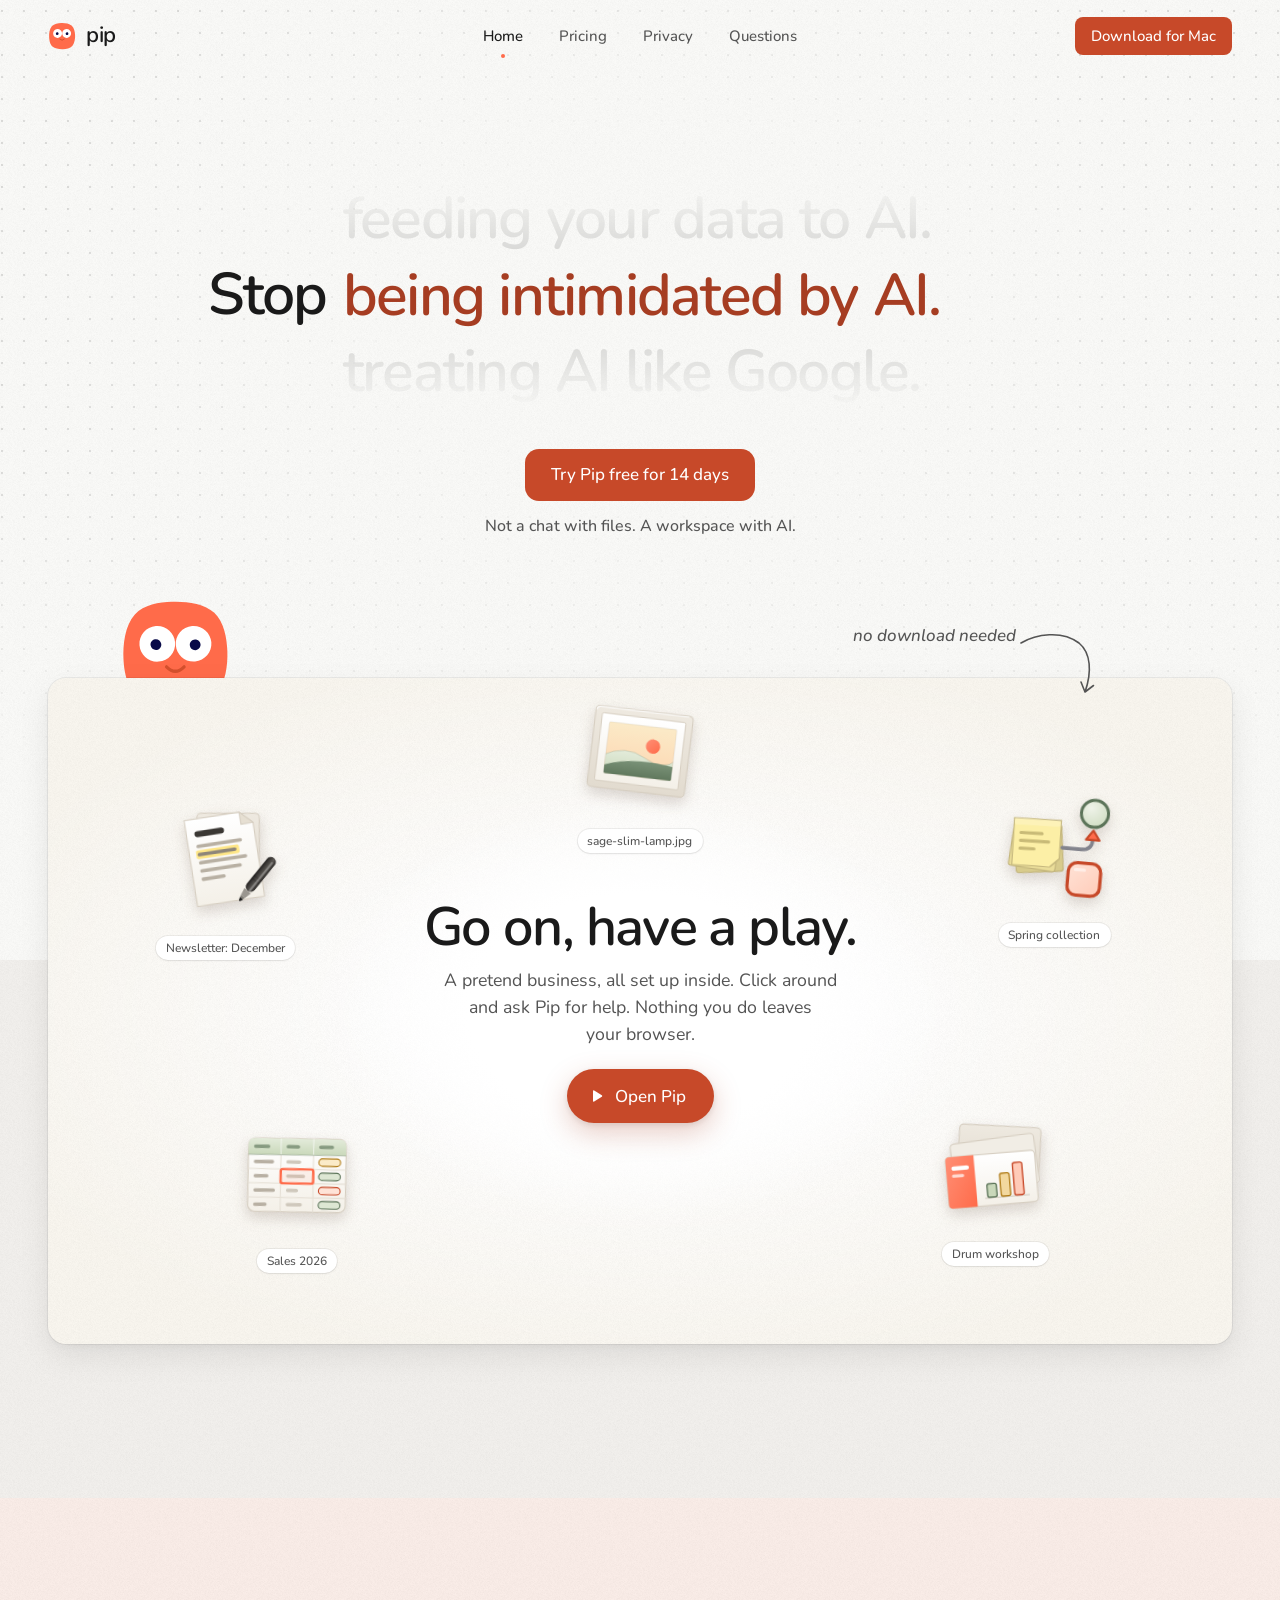
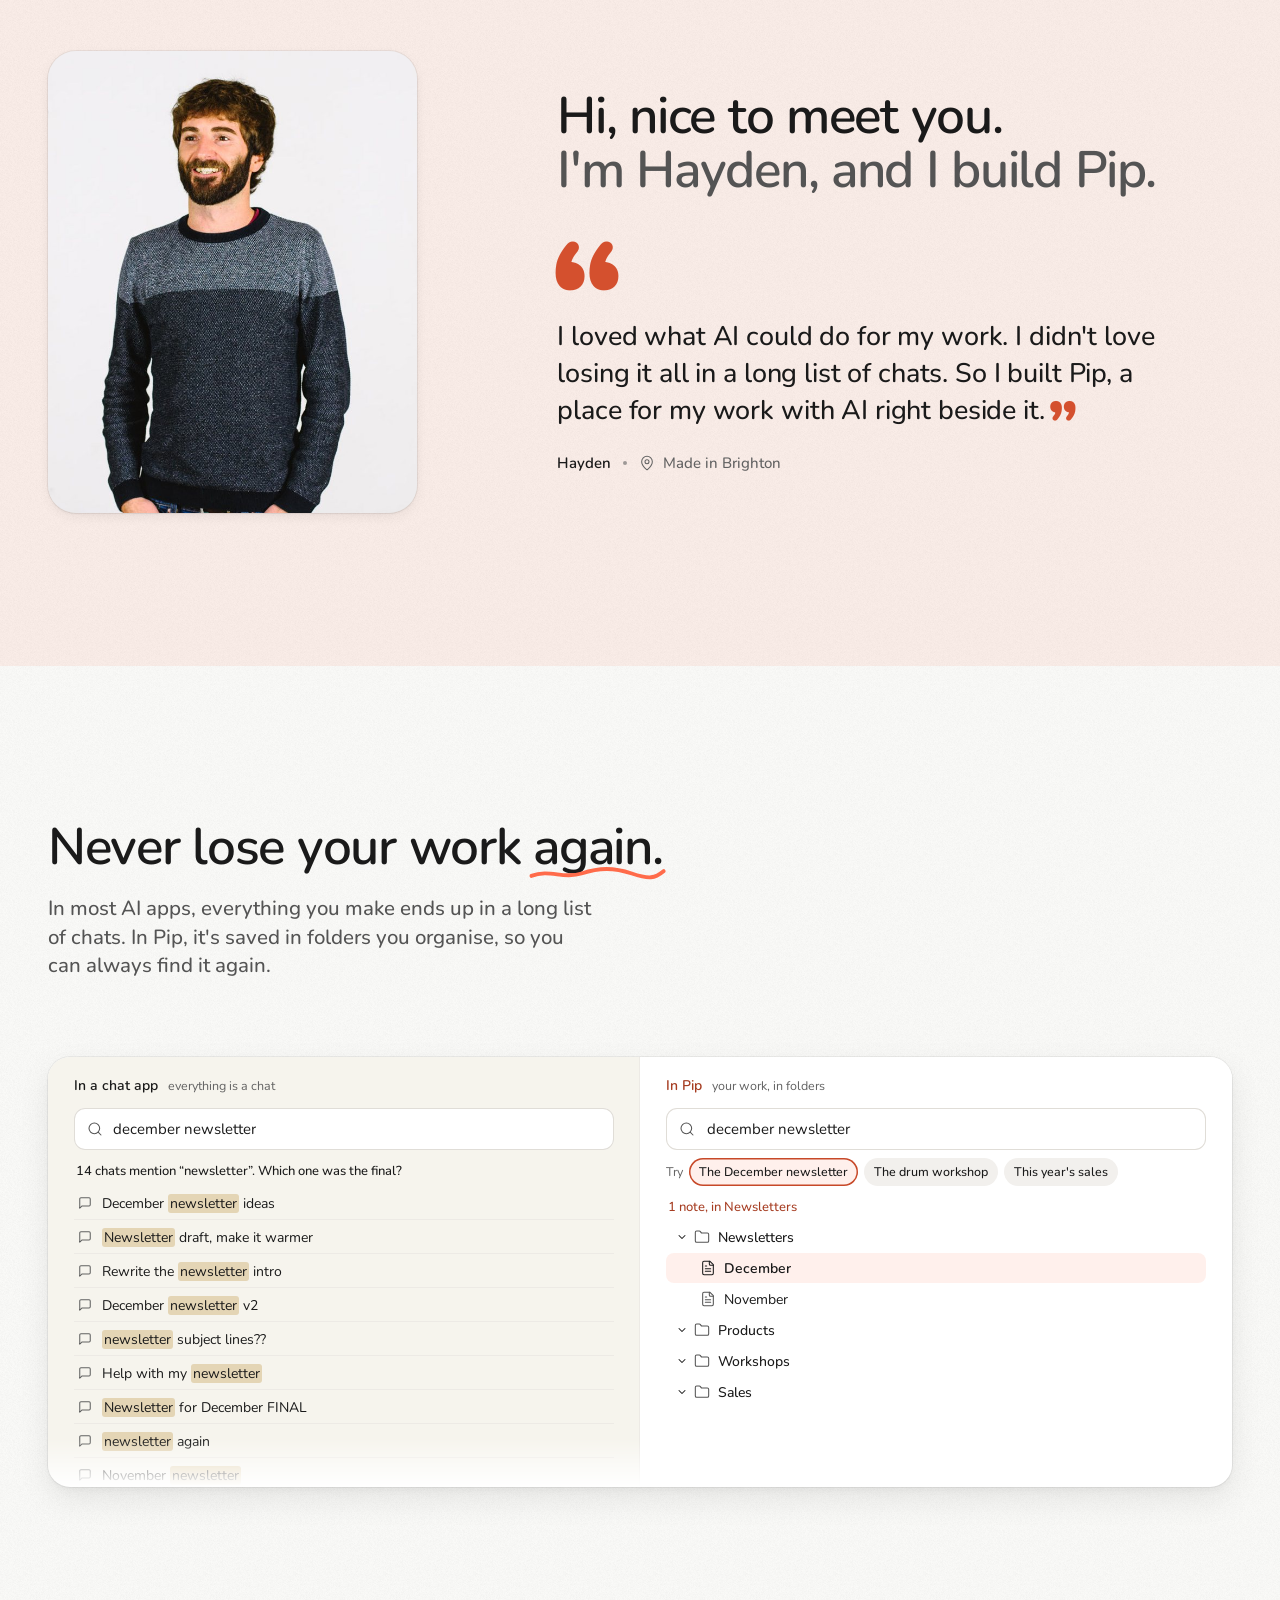
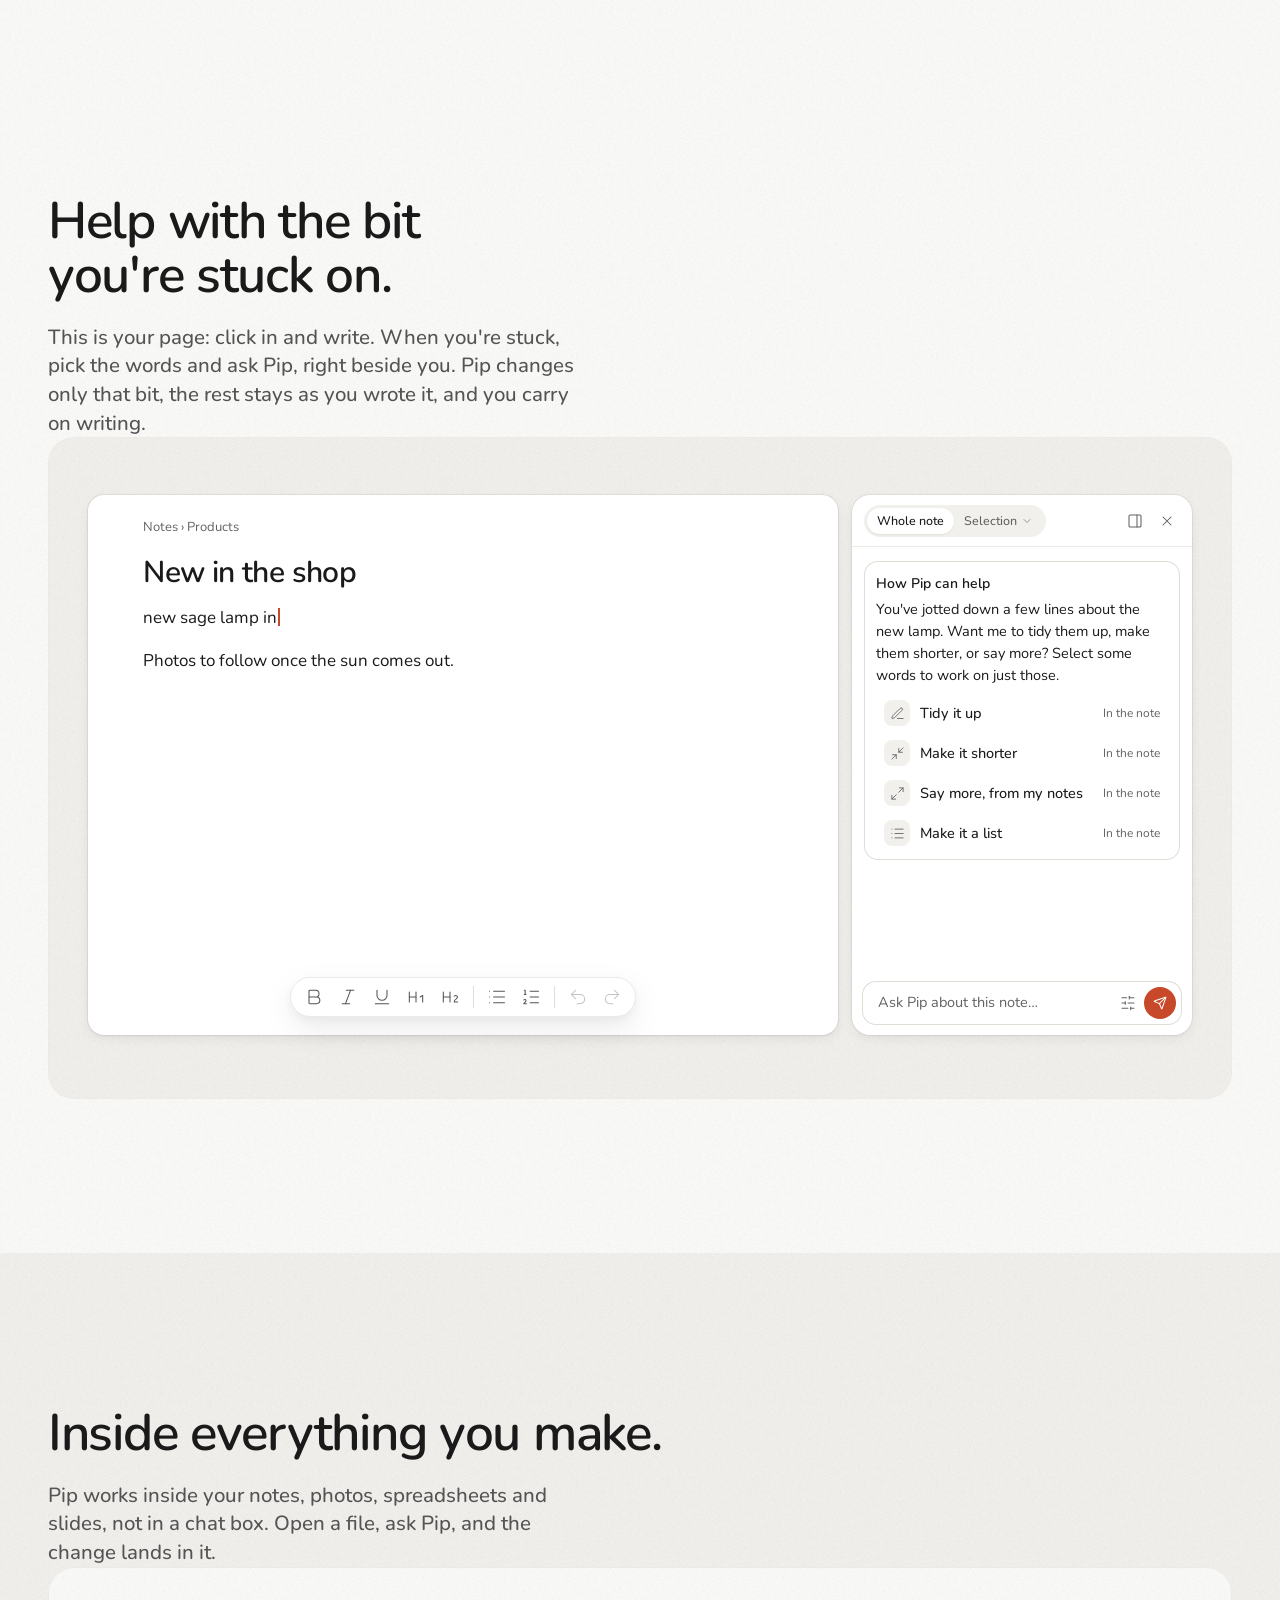
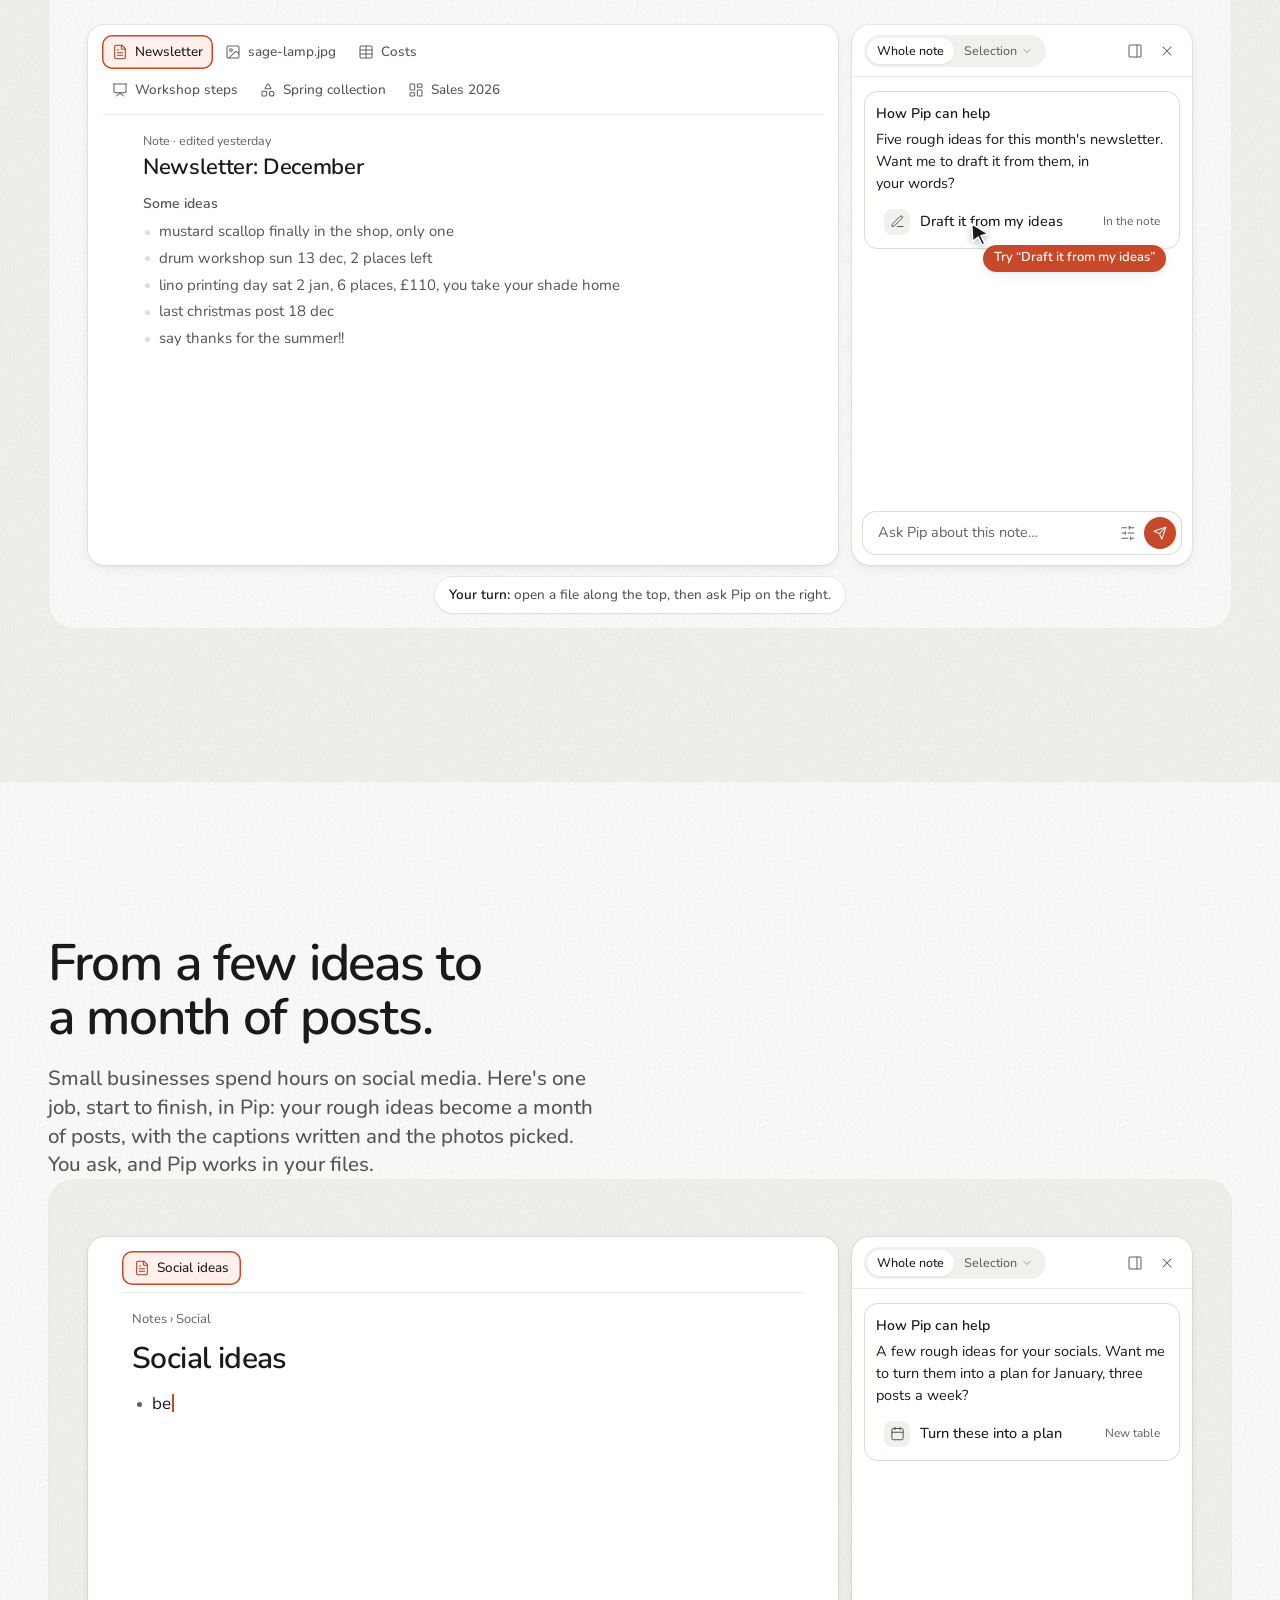
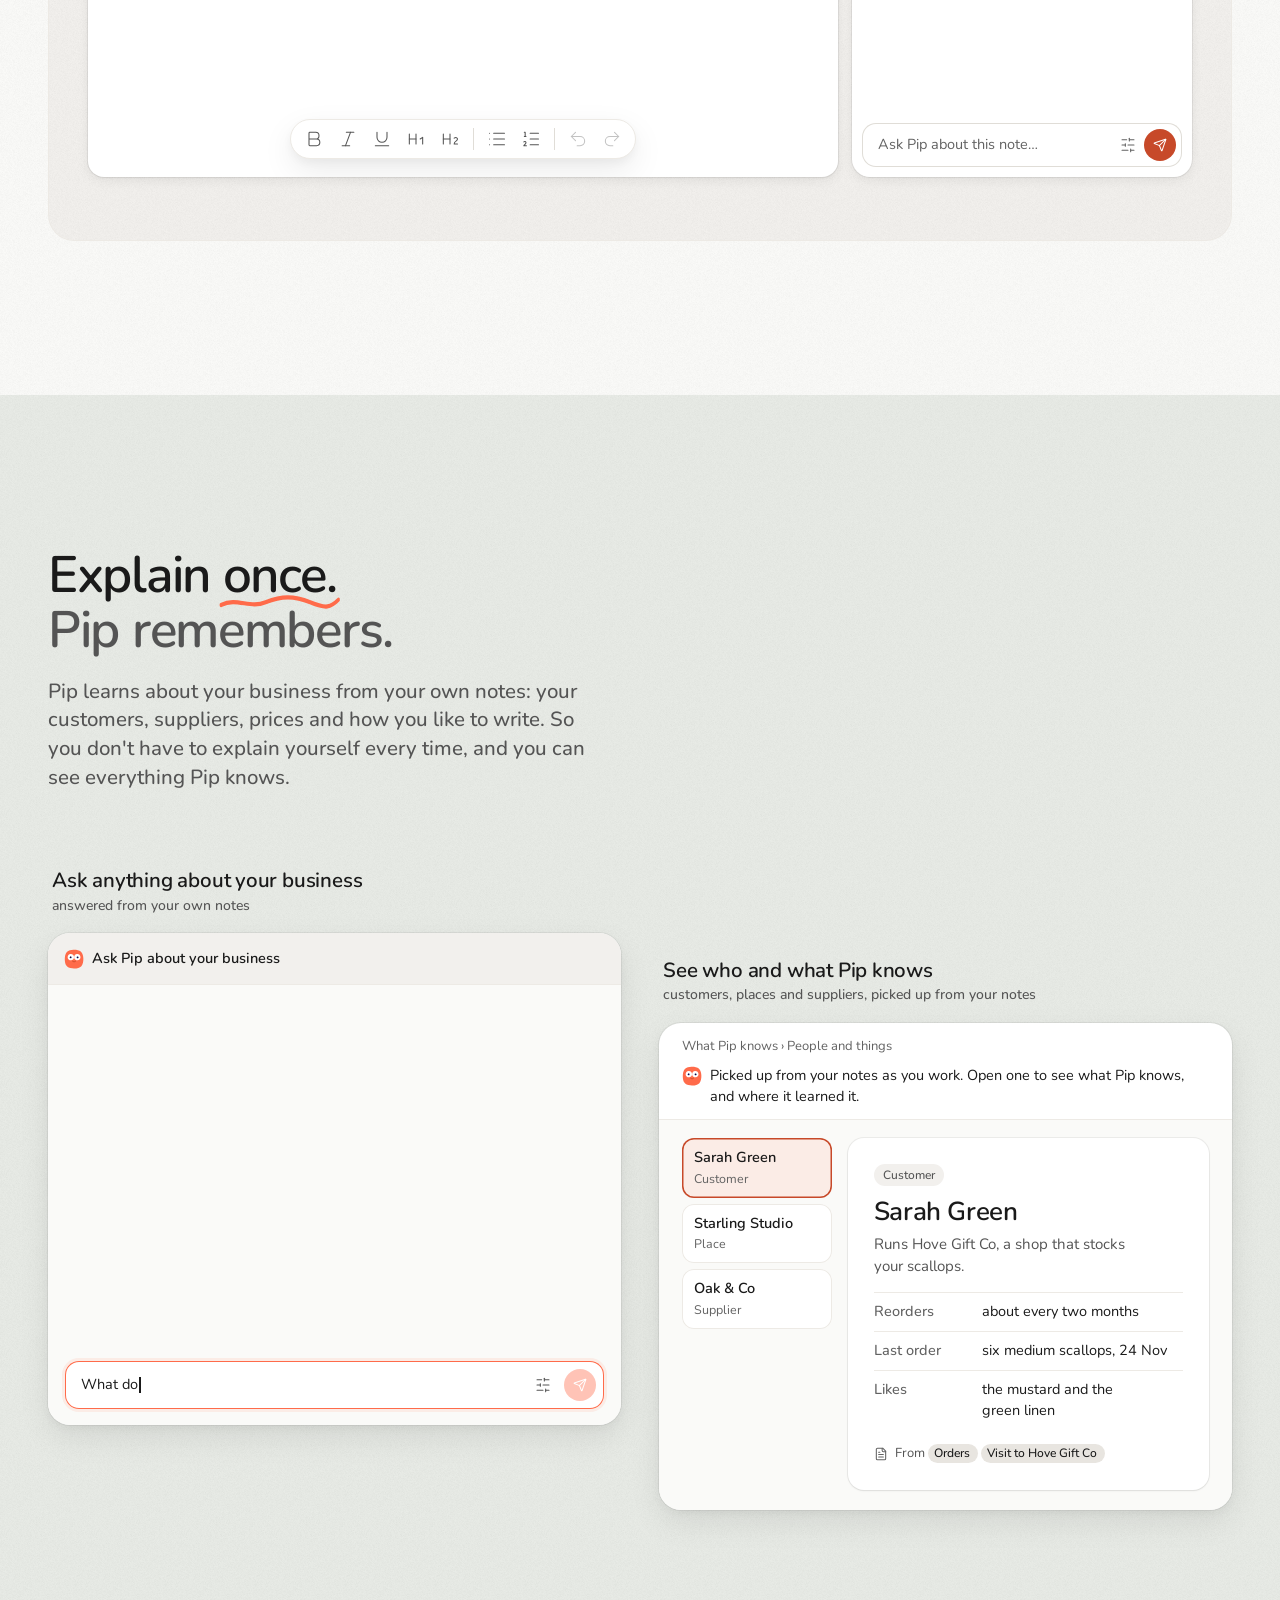
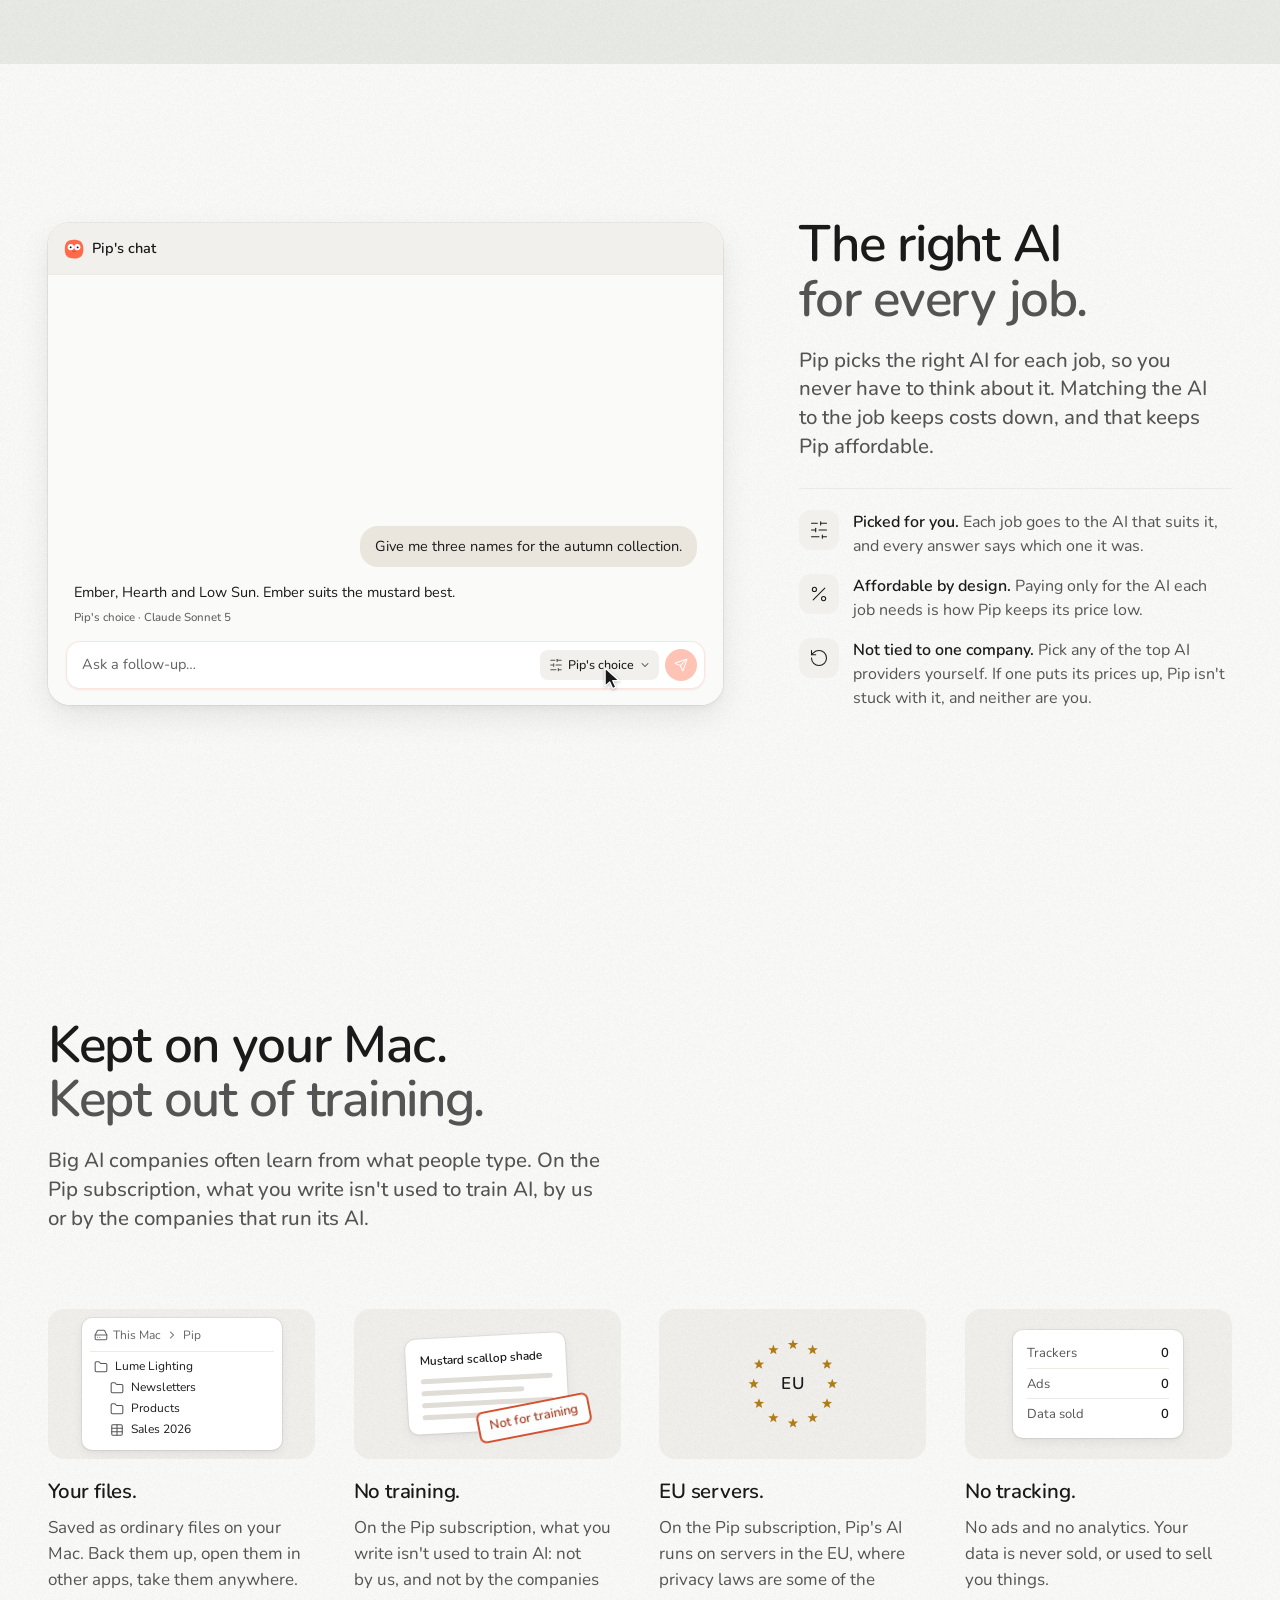
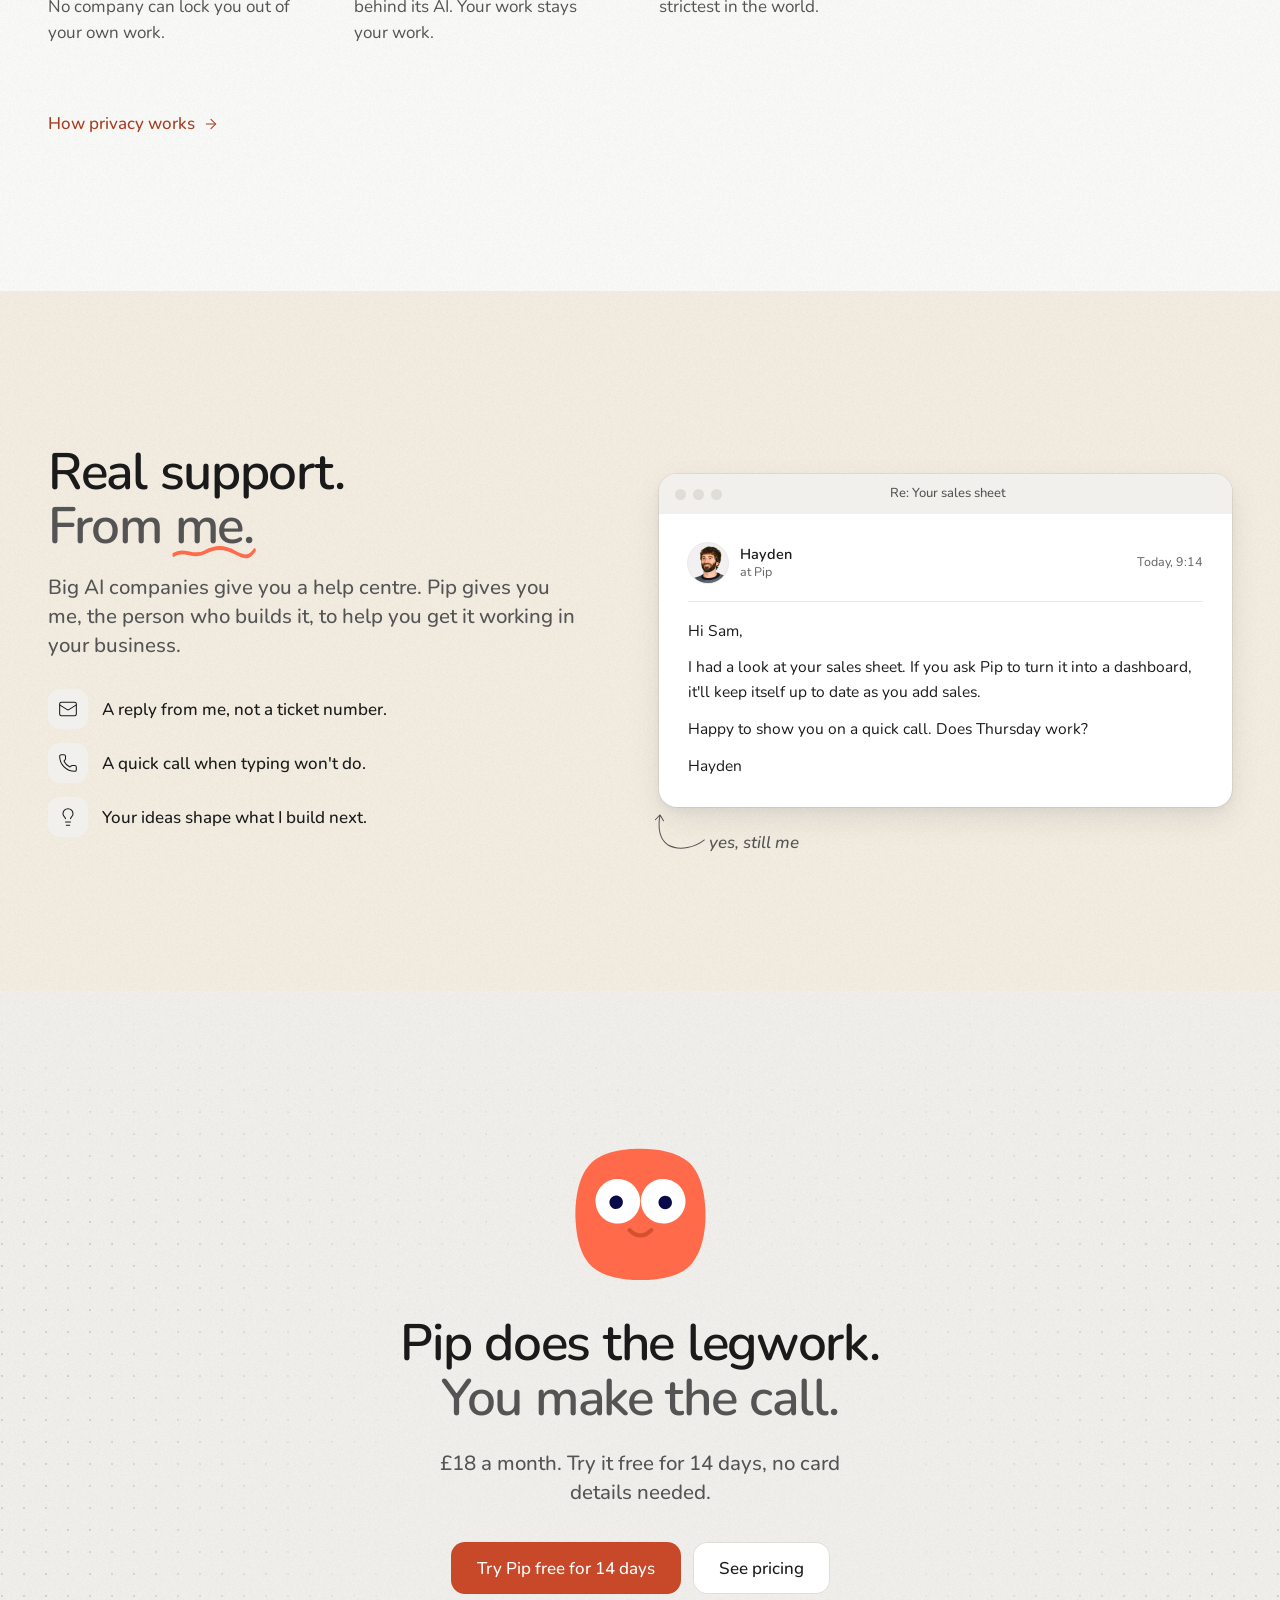
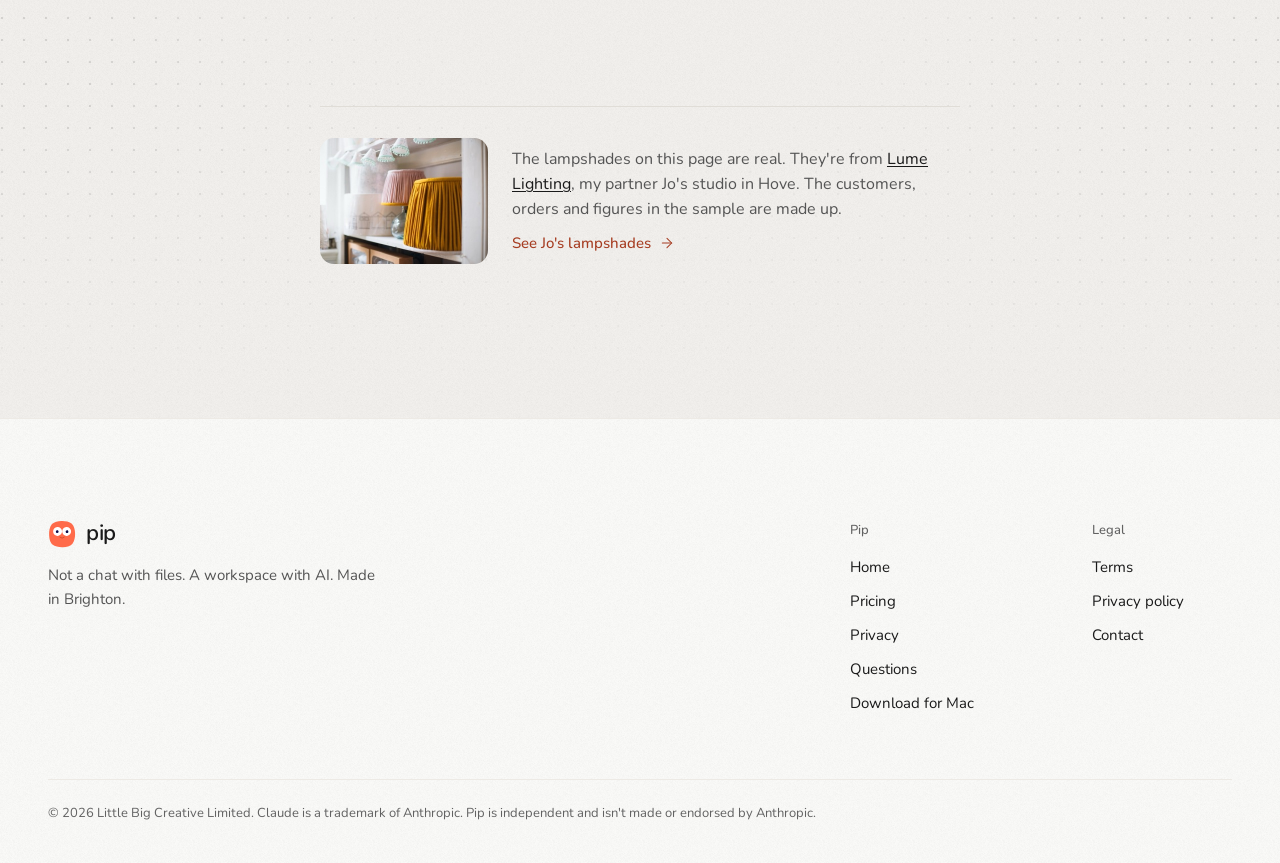
==== commit 74e53f40: "Site feedback, 19 October: a working note toolbar, handovers, Opus switch, download wording - Note t" ====
--- a/index.html
+++ b/index.html
@@ -86,6 +86,13 @@
   <symbol id="i-crop" viewBox="0 0 24 24"><path d="M6 2v14a2 2 0 0 0 2 2h14"/><path d="M18 22V8a2 2 0 0 0-2-2H2"/></symbol>
   <symbol id="i-eraser" viewBox="0 0 24 24"><path d="m7 21-4.3-4.3c-1-1-1-2.5 0-3.4l9.6-9.6c1-1 2.5-1 3.4 0l5.6 5.6c1 1 1 2.5 0 3.4L13 21"/><path d="M22 21H7"/><path d="m5 11 9 9"/></symbol>
   <symbol id="i-undo" viewBox="0 0 24 24"><path d="M9 14 4 9l5-5"/><path d="M4 9h10.5a5.5 5.5 0 0 1 5.5 5.5a5.5 5.5 0 0 1-5.5 5.5H11"/></symbol>
+  <symbol id="i-redo" viewBox="0 0 24 24"><path d="m15 14 5-5-5-5"/><path d="M20 9H9.5A5.5 5.5 0 0 0 4 14.5A5.5 5.5 0 0 0 9.5 20H13"/></symbol>
+  <symbol id="i-bold" viewBox="0 0 24 24"><path d="M6 12h9a4 4 0 0 1 0 8H7a1 1 0 0 1-1-1V5a1 1 0 0 1 1-1h7a4 4 0 0 1 0 8"/></symbol>
+  <symbol id="i-italic" viewBox="0 0 24 24"><line x1="19" x2="10" y1="4" y2="4"/><line x1="14" x2="5" y1="20" y2="20"/><line x1="15" x2="9" y1="4" y2="20"/></symbol>
+  <symbol id="i-underline" viewBox="0 0 24 24"><path d="M6 4v6a6 6 0 0 0 12 0V4"/><line x1="4" x2="20" y1="20" y2="20"/></symbol>
+  <symbol id="i-heading-1" viewBox="0 0 24 24"><path d="M4 12h8"/><path d="M4 18V6"/><path d="M12 18V6"/><path d="m17 12 3-2v8"/></symbol>
+  <symbol id="i-heading-2" viewBox="0 0 24 24"><path d="M4 12h8"/><path d="M4 18V6"/><path d="M12 18V6"/><path d="M21 18h-4c0-4 4-3 4-6 0-1.5-2-2.5-4-1"/></symbol>
+  <symbol id="i-list-ordered" viewBox="0 0 24 24"><path d="M11 5h10"/><path d="M11 12h10"/><path d="M11 19h10"/><path d="M4 4h1v5"/><path d="M4 9h2"/><path d="M6.5 20H3.4c0-1 2.6-1.925 2.6-3.5a1.5 1.5 0 0 0-2.6-1.02"/></symbol>
   <symbol id="i-download" viewBox="0 0 24 24"><path d="M12 15V3"/><path d="M21 15v4a2 2 0 0 1-2 2H5a2 2 0 0 1-2-2v-4"/><path d="m7 10 5 5 5-5"/></symbol>
   <symbol id="i-mail" viewBox="0 0 24 24"><rect width="20" height="16" x="2" y="4" rx="2"/><path d="m22 7-8.97 5.7a1.94 1.94 0 0 1-2.06 0L2 7"/></symbol>
   <symbol id="i-phone" viewBox="0 0 24 24"><path d="M13.832 16.568a1 1 0 0 0 1.213-.303l.355-.465A2 2 0 0 1 17 15h3a2 2 0 0 1 2 2v3a2 2 0 0 1-2 2A18 18 0 0 1 2 4a2 2 0 0 1 2-2h3a2 2 0 0 1 2 2v3a2 2 0 0 1-.8 1.6l-.468.351a1 1 0 0 0-.292 1.233 14 14 0 0 0 6.392 6.384"/></symbol>
@@ -97,7 +104,7 @@
   <symbol id="i-pen-line" viewBox="0 0 24 24"><path d="M12 20h9"/><path d="M16.376 3.622a1 1 0 0 1 3.002 3.002L7.368 18.635a2 2 0 0 1-.855.506l-2.872.838a.5.5 0 0 1-.62-.62l.838-2.872a2 2 0 0 1 .506-.854z"/></symbol>
   <symbol id="i-shrink" viewBox="0 0 24 24"><path d="m14 10 7-7"/><path d="M20 10h-6V4"/><path d="m3 21 7-7"/><path d="M4 14h6v6"/></symbol>
   <symbol id="i-expand" viewBox="0 0 24 24"><path d="M15 3h6v6"/><path d="m21 3-7 7"/><path d="m3 21 7-7"/><path d="M9 21H3v-6"/></symbol>
-  <symbol id="i-list" viewBox="0 0 24 24"><path d="M3 12h.01"/><path d="M3 18h.01"/><path d="M3 6h.01"/><path d="M8 12h13"/><path d="M8 18h13"/><path d="M8 6h13"/></symbol>
+  <symbol id="i-list" viewBox="0 0 24 24"><path d="M3 5h.01"/><path d="M3 12h.01"/><path d="M3 19h.01"/><path d="M8 5h13"/><path d="M8 12h13"/><path d="M8 19h13"/></symbol>
   <symbol id="i-panel-right" viewBox="0 0 24 24"><rect width="18" height="18" x="3" y="3" rx="2"/><path d="M15 3v18"/></symbol>
   <symbol id="i-percent" viewBox="0 0 24 24"><path d="M19 5 5 19"/><circle cx="6.5" cy="6.5" r="2.5"/><circle cx="17.5" cy="17.5" r="2.5"/></symbol>
   <symbol id="i-highlighter" viewBox="0 0 24 24"><path d="m9 11-6 6v3h9l3-3"/><path d="m22 12-4.6 4.6a2 2 0 0 1-2.8 0l-5.2-5.2a2 2 0 0 1 0-2.8L14 4"/></symbol>
@@ -304,7 +311,7 @@
           <p data-help-p1>new sage lamp in the shop!! linen shade on an oak base, looks lovely on a desk. £105. made to order so 2 weeks ish</p>
           <p>Photos to follow once the sun comes out.</p>
         </div>
-        <div class="pp-toolbar" aria-hidden="true"><span>B</span><span><i>I</i></span><span><u>U</u></span><span class="pp-sep"></span><span>H1</span><span>H2</span><span class="pp-sep"></span><span>•</span><span>1.</span></div>
+        <div class="pp-toolbar" role="toolbar" aria-label="Format the note" data-pp-bar><button type="button" data-cmd="bold" aria-label="Bold" title="Bold" aria-pressed="false"><svg class="i i-20" aria-hidden="true" focusable="false"><use href="#i-bold"/></svg></button><button type="button" data-cmd="italic" aria-label="Italic" title="Italic" aria-pressed="false"><svg class="i i-20" aria-hidden="true" focusable="false"><use href="#i-italic"/></svg></button><button type="button" data-cmd="underline" aria-label="Underline" title="Underline" aria-pressed="false"><svg class="i i-20" aria-hidden="true" focusable="false"><use href="#i-underline"/></svg></button><button type="button" data-cmd="h1" aria-label="Heading 1" title="Heading 1" aria-pressed="false"><svg class="i i-20" aria-hidden="true" focusable="false"><use href="#i-heading-1"/></svg></button><button type="button" data-cmd="h2" aria-label="Heading 2" title="Heading 2" aria-pressed="false"><svg class="i i-20" aria-hidden="true" focusable="false"><use href="#i-heading-2"/></svg></button><span class="pp-sep" aria-hidden="true"></span><button type="button" data-cmd="ul" aria-label="Bullet list" title="Bullet list" aria-pressed="false"><svg class="i i-20" aria-hidden="true" focusable="false"><use href="#i-list"/></svg></button><button type="button" data-cmd="ol" aria-label="Numbered list" title="Numbered list" aria-pressed="false"><svg class="i i-20" aria-hidden="true" focusable="false"><use href="#i-list-ordered"/></svg></button><span class="pp-sep" aria-hidden="true"></span><button type="button" data-cmd="undo" aria-label="Undo" title="Undo"><svg class="i i-20" aria-hidden="true" focusable="false"><use href="#i-undo"/></svg></button><button type="button" data-cmd="redo" aria-label="Redo" title="Redo"><svg class="i i-20" aria-hidden="true" focusable="false"><use href="#i-redo"/></svg></button></div>
       </div>
       <aside class="pp-pop" aria-label="Pip" data-pp-pop>
         <div class="pp-pop-head">
@@ -331,11 +338,11 @@
   </div>
 </section>
 
-<!-- ═══ Help with everything you make: Pip in your files ═══════════════════ -->
+<!-- ═══ Inside everything you make: Pip in your files ═══════════════════ -->
 <section class="section band jobs" id="jobs" aria-labelledby="jobs-h">
   <div class="container">
     <div class="sec-head" data-reveal>
-      <h2 class="h2" id="jobs-h">Help with everything you make.</h2>
+      <h2 class="h2" id="jobs-h">Inside everything you make.</h2>
       <p class="lead">Pip works inside your notes, photos, spreadsheets and slides, not in a chat box. Open a file, ask Pip, and the change lands in it.</p>
     </div>
   </div>
@@ -552,7 +559,7 @@
               <li>lampshades in customers' homes</li>
             </ul>
           </div>
-          <div class="pp-toolbar" aria-hidden="true"><span>B</span><span><i>I</i></span><span><u>U</u></span><span class="pp-sep"></span><span>H1</span><span>H2</span><span class="pp-sep"></span><span>•</span><span>1.</span></div>
+          <div class="pp-toolbar" role="toolbar" aria-label="Format the note" data-pp-bar><button type="button" data-cmd="bold" aria-label="Bold" title="Bold" aria-pressed="false"><svg class="i i-20" aria-hidden="true" focusable="false"><use href="#i-bold"/></svg></button><button type="button" data-cmd="italic" aria-label="Italic" title="Italic" aria-pressed="false"><svg class="i i-20" aria-hidden="true" focusable="false"><use href="#i-italic"/></svg></button><button type="button" data-cmd="underline" aria-label="Underline" title="Underline" aria-pressed="false"><svg class="i i-20" aria-hidden="true" focusable="false"><use href="#i-underline"/></svg></button><button type="button" data-cmd="h1" aria-label="Heading 1" title="Heading 1" aria-pressed="false"><svg class="i i-20" aria-hidden="true" focusable="false"><use href="#i-heading-1"/></svg></button><button type="button" data-cmd="h2" aria-label="Heading 2" title="Heading 2" aria-pressed="false"><svg class="i i-20" aria-hidden="true" focusable="false"><use href="#i-heading-2"/></svg></button><span class="pp-sep" aria-hidden="true"></span><button type="button" data-cmd="ul" aria-label="Bullet list" title="Bullet list" aria-pressed="false"><svg class="i i-20" aria-hidden="true" focusable="false"><use href="#i-list"/></svg></button><button type="button" data-cmd="ol" aria-label="Numbered list" title="Numbered list" aria-pressed="false"><svg class="i i-20" aria-hidden="true" focusable="false"><use href="#i-list-ordered"/></svg></button><span class="pp-sep" aria-hidden="true"></span><button type="button" data-cmd="undo" aria-label="Undo" title="Undo"><svg class="i i-20" aria-hidden="true" focusable="false"><use href="#i-undo"/></svg></button><button type="button" data-cmd="redo" aria-label="Redo" title="Redo"><svg class="i i-20" aria-hidden="true" focusable="false"><use href="#i-redo"/></svg></button></div>
         </div>
 
         <!-- The plan Pip makes from it: a new table, in its own tab -->
@@ -723,25 +730,25 @@
       </ul>
     </div>
     <div class="switch-visual scene" data-reveal-visual>
-      <div class="demo win--switch" role="group" aria-label="Pip's chat: each answer comes from Pip's choice of AI. The AI menu opens on models from Anthropic, OpenAI, Mistral and Z.ai, Pip's choice stays picked, and the conversation carries on" data-scene="switch">
+      <div class="demo win--switch" role="group" aria-label="Pip's chat: Pip's choice of AI names the autumn collection. For a harder question, how to get the slim lamp's margin from 33% to 50%, the AI menu switches this chat to Claude Opus 5.5, which works it out from the costs" data-scene="switch">
         <div class="chat-head"><svg class="pf pf-20" aria-hidden="true" focusable="false"><use href="#pip-face"/></svg><span>Pip's chat</span><button type="button" class="pp-replay chat-replay" data-replay-for="switch" hidden><svg class="i i-14" aria-hidden="true" focusable="false"><use href="#i-rotate"/></svg>Play it again</button></div>
         <div class="pchat pchat--switch">
           <div class="pchat-log" data-log>
             <div class="pmsg pmsg--user">Give me three names for the autumn collection.</div>
             <div class="pmsg pmsg--pip"><p class="pans">Ember, Hearth and Low Sun. Ember suits the mustard best.</p><p class="pmodel">Pip's choice · Claude Sonnet 5</p></div>
-            <div class="pmsg pmsg--user" data-step>Three bolder ones?</div>
-            <div class="pmsg pmsg--pip" data-step><p class="pwork"><span class="pwork-now">Thinking</span><span class="dots" aria-hidden="true"><i></i><i></i><i></i></span></p><p class="pans">Saffron Hour, Kiln and Molten. Kiln's the boldest, and it still sounds like your studio.</p><p class="pmodel">Pip's choice · Claude Sonnet 5</p></div>
+            <div class="pmsg pmsg--user" data-step>The slim lamp makes 33%. How do I get to 50%?</div>
+            <div class="pmsg pmsg--pip" data-step><p class="pwork"><svg class="i i-12 pwork-tick" aria-hidden="true" focusable="false"><use href="#i-check"/></svg><span class="pwork-done">Looked in Costs and Oak &amp; Co</span><span class="pwork-now">Looking in Costs and Oak &amp; Co</span><span class="dots" aria-hidden="true"><i></i><i></i><i></i></span></p><p class="pans">£140 would do it, but that's a third more than now. The oak base is the big change. Oak &amp; Co's £6 rise in September took six points off your margin by itself. I'd go to £120 now, which gets you to 42%, and ask Oak &amp; Co what twenty at a time would cost.</p><p class="pmodel">Claude Opus 5.5 · this chat</p></div>
           </div>
           <div class="pcomposer" data-composer>
             <span class="pc-field"><span class="pc-ph" data-ph>Ask a follow-up…</span><span class="pc-typed" data-typing></span><i class="caret" aria-hidden="true"></i></span>
-            <span class="pc-model" data-chip><svg class="i i-14" aria-hidden="true" focusable="false"><use href="#i-sliders"/></svg><span class="pc-model-name" data-chip-label>Pip's choice</span><svg class="i i-12" aria-hidden="true" focusable="false"><use href="#i-chevron-down"/></svg></span>
+            <span class="pc-model" data-chip><svg class="i i-14" aria-hidden="true" focusable="false"><use href="#i-sliders"/></svg><span class="pc-model-name" data-chip-label>Claude Opus 5.5</span><svg class="i i-12" aria-hidden="true" focusable="false"><use href="#i-chevron-down"/></svg></span>
             <span class="pc-send" data-send><svg class="i i-14" aria-hidden="true" focusable="false"><use href="#i-send"/></svg></span>
           </div>
           <div class="mmenu" data-menu>
             <p class="mmenu-h">AI for this chat</p>
             <p class="mmenu-group">Pip subscription</p>
-            <div class="mopt is-on" data-model="Pip's choice"><span>Pip's choice · Claude Sonnet 5</span><small class="mopt-rec">Recommended</small><svg class="i i-14 mopt-tick" aria-hidden="true" focusable="false"><use href="#i-check"/></svg></div>
-            <div class="mopt" data-model="Claude Opus 5.5"><span>Claude Opus 5.5</span><small>Anthropic</small><svg class="i i-14 mopt-tick" aria-hidden="true" focusable="false"><use href="#i-check"/></svg></div>
+            <div class="mopt" data-model="Pip's choice"><span>Pip's choice · Claude Sonnet 5</span><small class="mopt-rec">Recommended</small><svg class="i i-14 mopt-tick" aria-hidden="true" focusable="false"><use href="#i-check"/></svg></div>
+            <div class="mopt is-on" data-model="Claude Opus 5.5"><span>Claude Opus 5.5</span><small>Anthropic</small><svg class="i i-14 mopt-tick" aria-hidden="true" focusable="false"><use href="#i-check"/></svg></div>
             <div class="mopt" data-model="GPT-5"><span>GPT-5</span><small>OpenAI</small><svg class="i i-14 mopt-tick" aria-hidden="true" focusable="false"><use href="#i-check"/></svg></div>
             <div class="mopt" data-model="Mistral Large"><span>Mistral Large</span><small>Mistral AI</small><svg class="i i-14 mopt-tick" aria-hidden="true" focusable="false"><use href="#i-check"/></svg></div>
             <div class="mopt" data-model="GLM-5.3"><span>GLM-5.3</span><small>Z.ai</small><svg class="i i-14 mopt-tick" aria-hidden="true" focusable="false"><use href="#i-check"/></svg></div>
--- a/css/site.css
+++ b/css/site.css
@@ -1408,9 +1408,20 @@
 .pp-edit.is-yours { background: transparent; box-shadow: inset 0 -2px 0 transparent; }
 .pp-caret { display: inline-block; width: 2px; height: 1.1em; margin: 0 1px; vertical-align: -0.18em; background: var(--accent-strong); }
 ::highlight(pp-picked) { background-color: color-mix(in srgb, var(--accent) 28%, transparent); }
-.pp-toolbar { position: absolute; left: 50%; bottom: 18px; display: flex; align-items: center; gap: 2px; padding: 5px; border-radius: 14px; background: var(--surface-pip); box-shadow: var(--shadow-md), var(--win-ring); transform: translateX(-50%); }
-.pp-toolbar span { width: 30px; height: 30px; display: grid; place-items: center; border-radius: 8px; font-size: 14px; font-weight: var(--weight-semibold); color: var(--text-secondary); }
-.pp-toolbar .pp-sep { width: 1px; height: 18px; margin: 0 4px; background: var(--border); }
+/* What the bar makes, sized to this page's 17px writing */
+.pp-body h1 { margin: 0 0 10px; font-size: 28px; line-height: 1.15; font-weight: var(--weight-semibold); letter-spacing: var(--tracking-tight); }
+.pp-body h2 { margin: 0 0 8px; font-size: 22px; line-height: 1.3; font-weight: var(--weight-semibold); }
+.pp-body b, .pp-body strong { font-weight: var(--weight-semibold); }
+.pp-body ul, .pp-body ol { margin: 0 0 14px; padding-left: 1.5em; }
+/* The note's format bar, as the app draws it (.pip-toolbar): Lucide at 20px
+   in 30px buttons, a hairline between groups, pressed in the accent wash,
+   greyed when it can't act. Undo and Redo step through the note's history. */
+.pp-toolbar { position: absolute; left: 50%; bottom: 18px; display: flex; align-items: center; gap: 4px; height: 40px; padding: 4px 8px; border: 1px solid var(--border-light); border-radius: var(--radius-lg); background: var(--surface-pip); box-shadow: var(--shadow-lg); transform: translateX(-50%); }
+.pp-toolbar button { flex: none; width: 30px; height: 30px; display: grid; place-items: center; padding: 0; border: 0; border-radius: var(--radius-sm); background: transparent; color: var(--text-secondary); transition: background-color var(--transition-fast), color var(--transition-fast); }
+.pp-toolbar button:hover:not(:disabled) { background: var(--bg-hover); color: var(--text-primary); }
+.pp-toolbar button[aria-pressed="true"] { background: var(--accent-dim); color: var(--text-accent); }
+.pp-toolbar button:disabled { opacity: 0.35; }
+.pp-toolbar .pp-sep { flex: none; width: 1px; height: 22px; margin: 0 4px; background: var(--border); }
 
 /* Pip's panel, docked: it takes the file's height and scrolls inside */
 .pp-pop { position: relative; min-width: 0; display: flex; flex-direction: column; border-radius: 18px; background: var(--surface-pip); box-shadow: var(--shadow-md), var(--win-ring); contain: size; }
@@ -1501,9 +1512,16 @@
   .pp-doc { padding: 18px 18px 84px; }
   .pp-title { font-size: 25px; }
   .pp-body { font-size: 16px; }
-  .pp-toolbar { display: none; }
+  .pp-body h1 { font-size: 24px; }
+  .pp-body h2 { font-size: 20px; }
   .pp-pop { height: 420px; }
   .pp-hint { position: static; justify-self: center; max-width: 100%; transform: none; }
+}
+/* A phone: the same bar, a little tighter, so every tool still fits */
+@container ppbox (max-width: 440px) {
+  .pp-toolbar { gap: 2px; padding: 4px; }
+  .pp-toolbar button { width: 28px; }
+  .pp-toolbar .pp-sep { margin: 0 2px; }
 }
 @media (prefers-reduced-motion: no-preference) {
   .pp-try.is-on::before { animation: pp-halo 1.5s var(--ease-out) 3; }
@@ -1515,7 +1533,7 @@
 @keyframes pp-halo { 0% { opacity: 0.4; transform: scale(0.35); } 100% { opacity: 0; transform: scale(1.35); } }
 @keyframes pp-rise { from { opacity: 0; transform: translateY(8px) scale(0.97); } to { opacity: 1; transform: none; } }
 
-/* ── Help with everything you make: Pip in your files ───────────────────
+/* ── Inside everything you make: Pip in your files ───────────────────
 
    Pip on your page (above), with six files open in tabs along the top of
    the file and Pip's panel docked beside it, the card naming what Pip can
@@ -2924,7 +2942,7 @@
   .dots i:nth-child(2) { animation-delay: 0.15s; }
   .dots i:nth-child(3) { animation-delay: 0.3s; }
 
-  /* ── Help with everything you make ───────────────────────────────────── */
+  /* ── Inside everything you make ───────────────────────────────────── */
   .slide.is-dealt .slide-face { animation: slide-deal 480ms var(--ease-out) both; }
   .tbl--costs td.is-recalc { animation: jobs-recalc 1200ms var(--ease-out); }
   .costs.has-cost th.c-cost, .costs.has-marg th.c-marg { animation: pip-arrive var(--dur-quick) var(--ease-out) both; }
@@ -3436,7 +3454,12 @@
   background: var(--text-muted);
 }
 /* the idea Pip is reading */
-.flow-ideas li.is-lit { background-color: var(--accent-soft); }
+.flow-ideas .is-lit { background-color: var(--accent-soft); }
+/* A numbered list or a heading, made with the format bar */
+.flow-ideas ol { margin: 0; padding: 0 0 0 1.6em; }
+.flow-ideas ol > li { margin-inline: 0 -8px; padding-left: 6px; }
+.flow-ideas ol > li::before { content: none; }
+.flow-ideas p, .flow-ideas h1, .flow-ideas h2 { margin: 0 0 6px; }
 
 /* The plan: rows are one height, so as many as fit are shown */
 .flow-grid { flex: 1 1 auto; min-height: 0; container: flowtable / inline-size; }
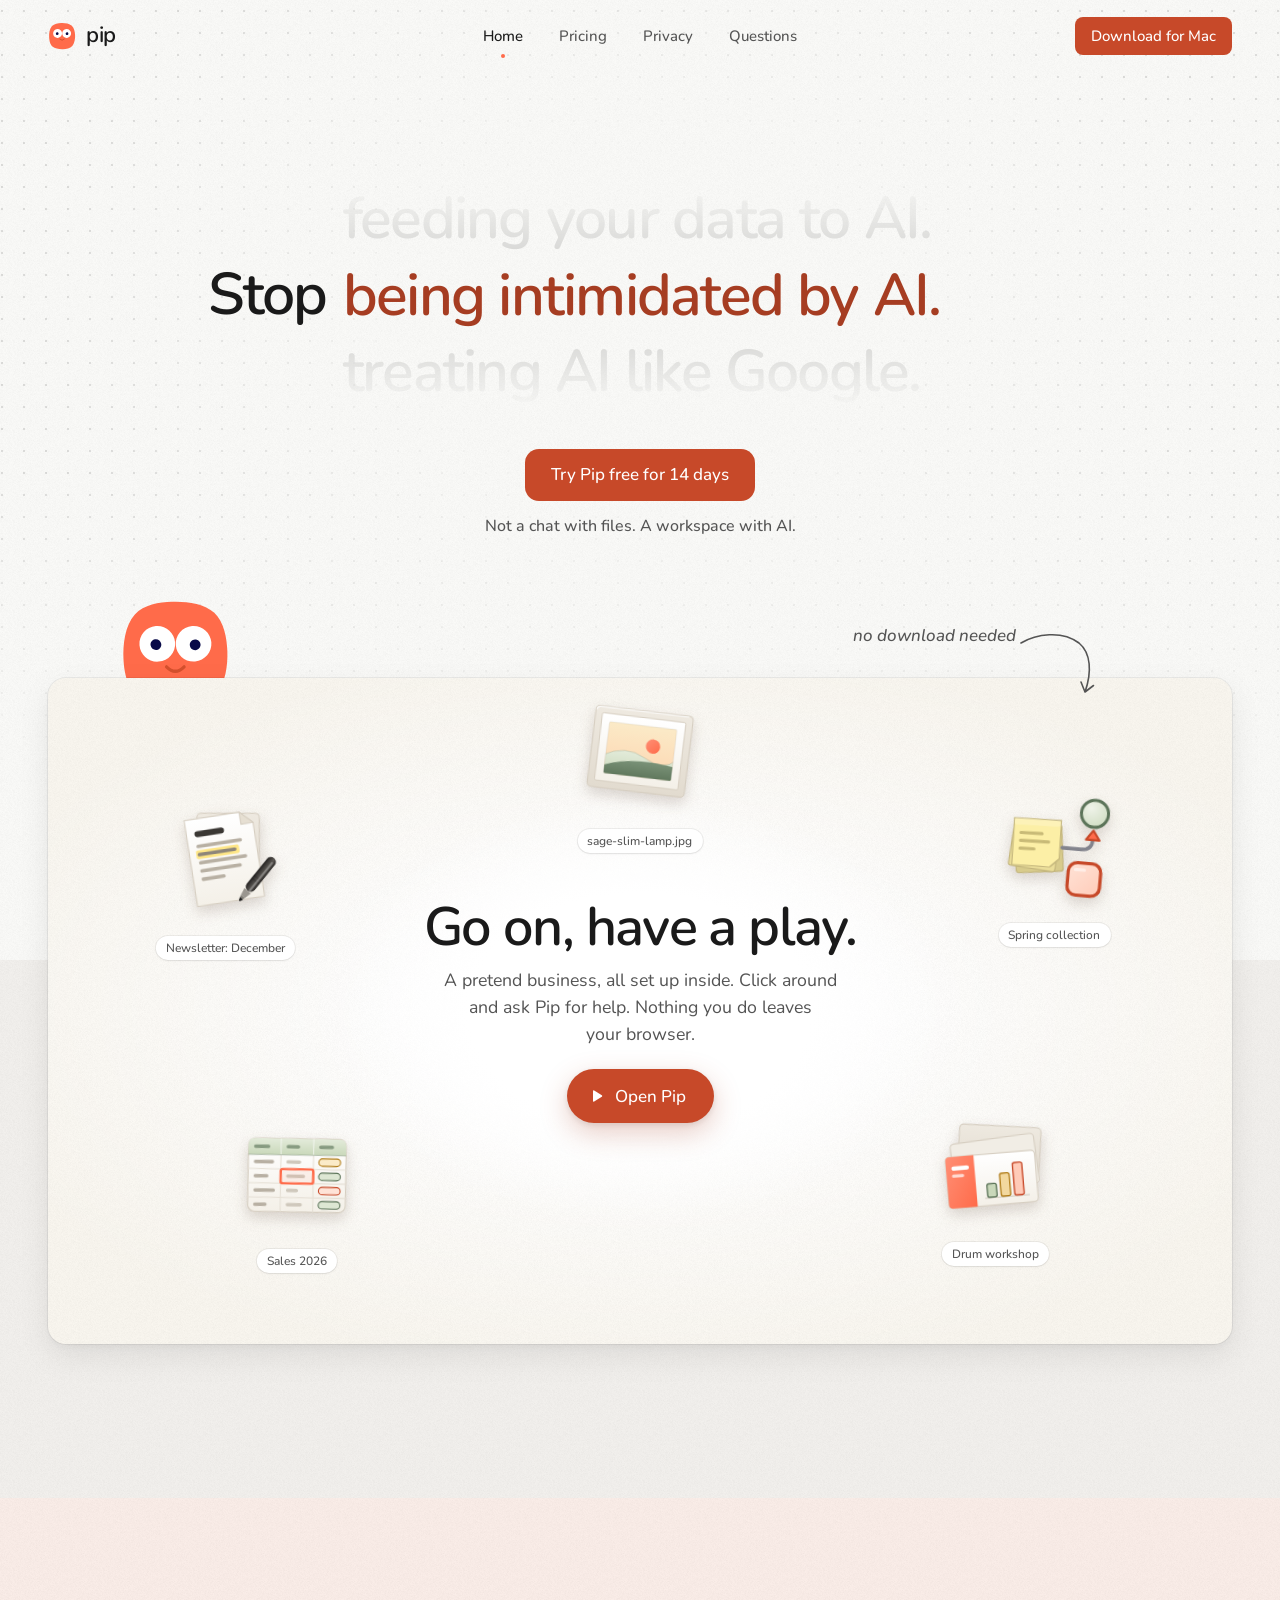
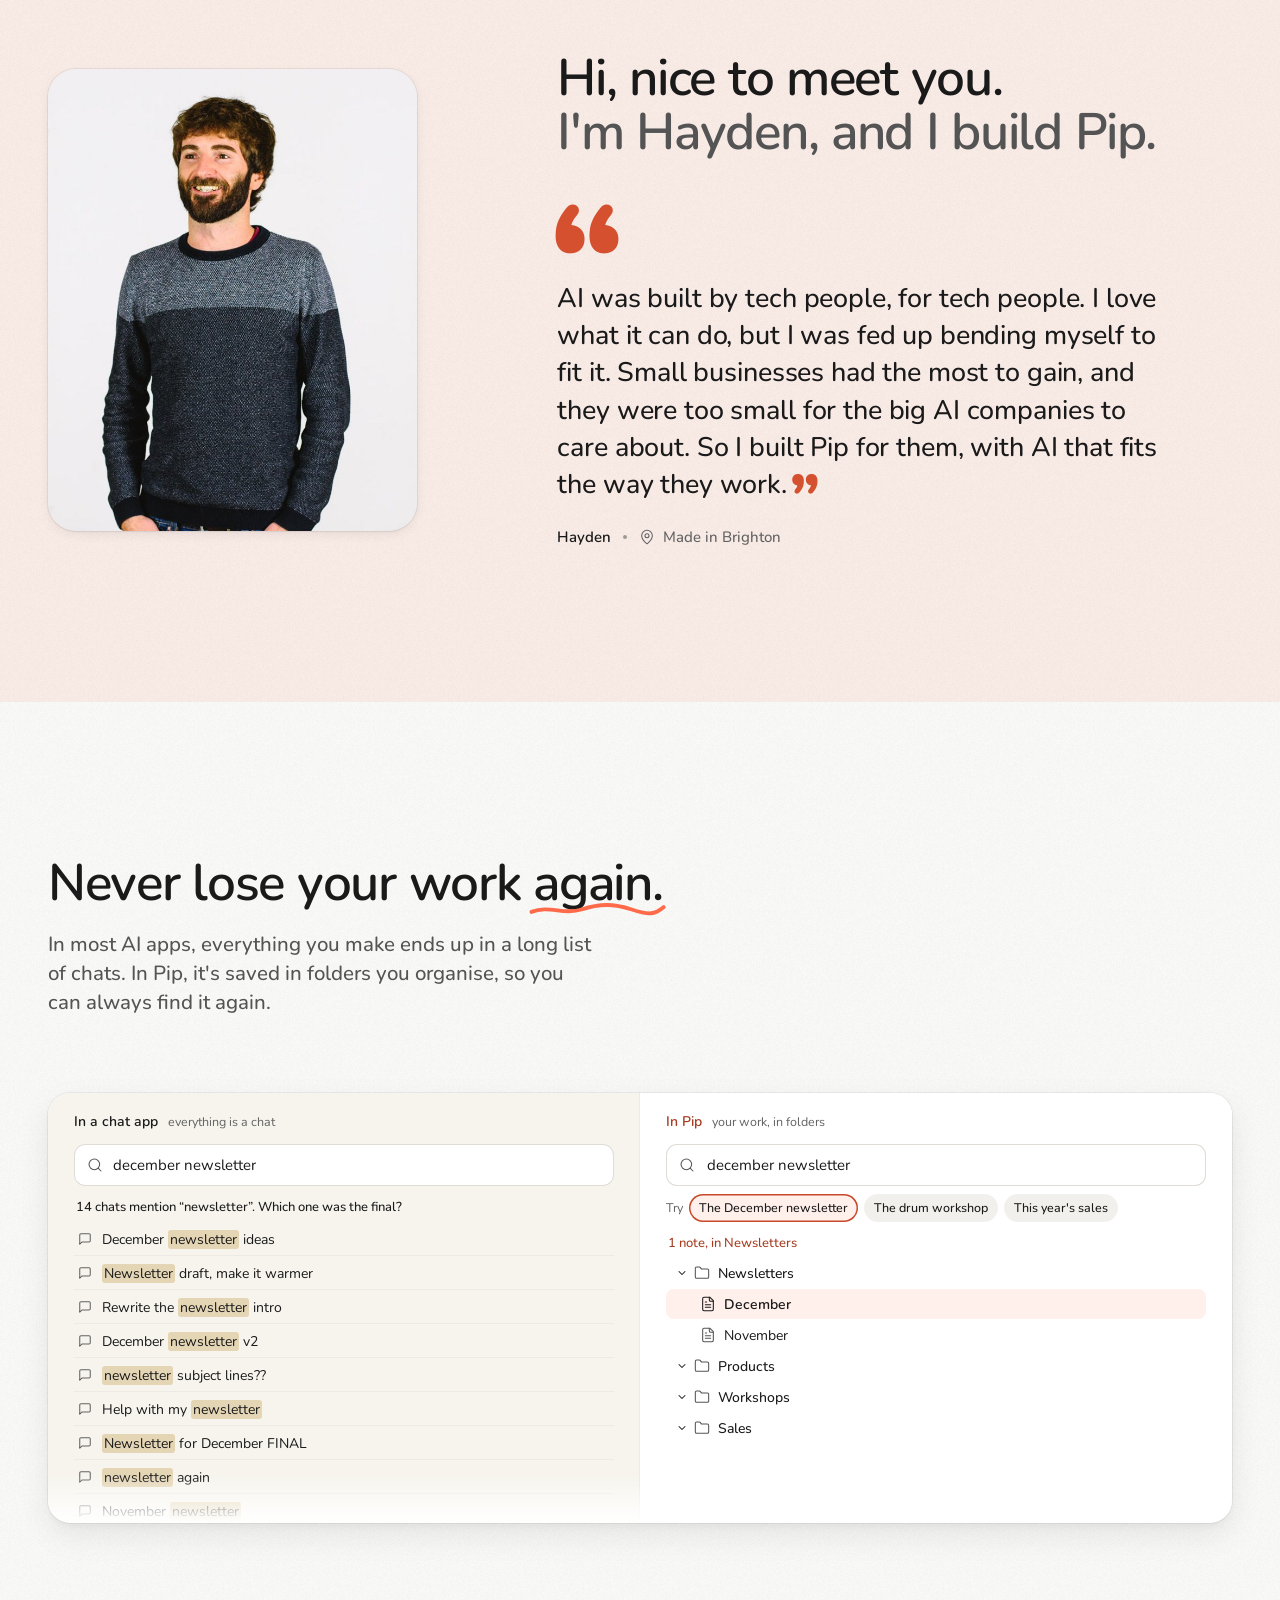
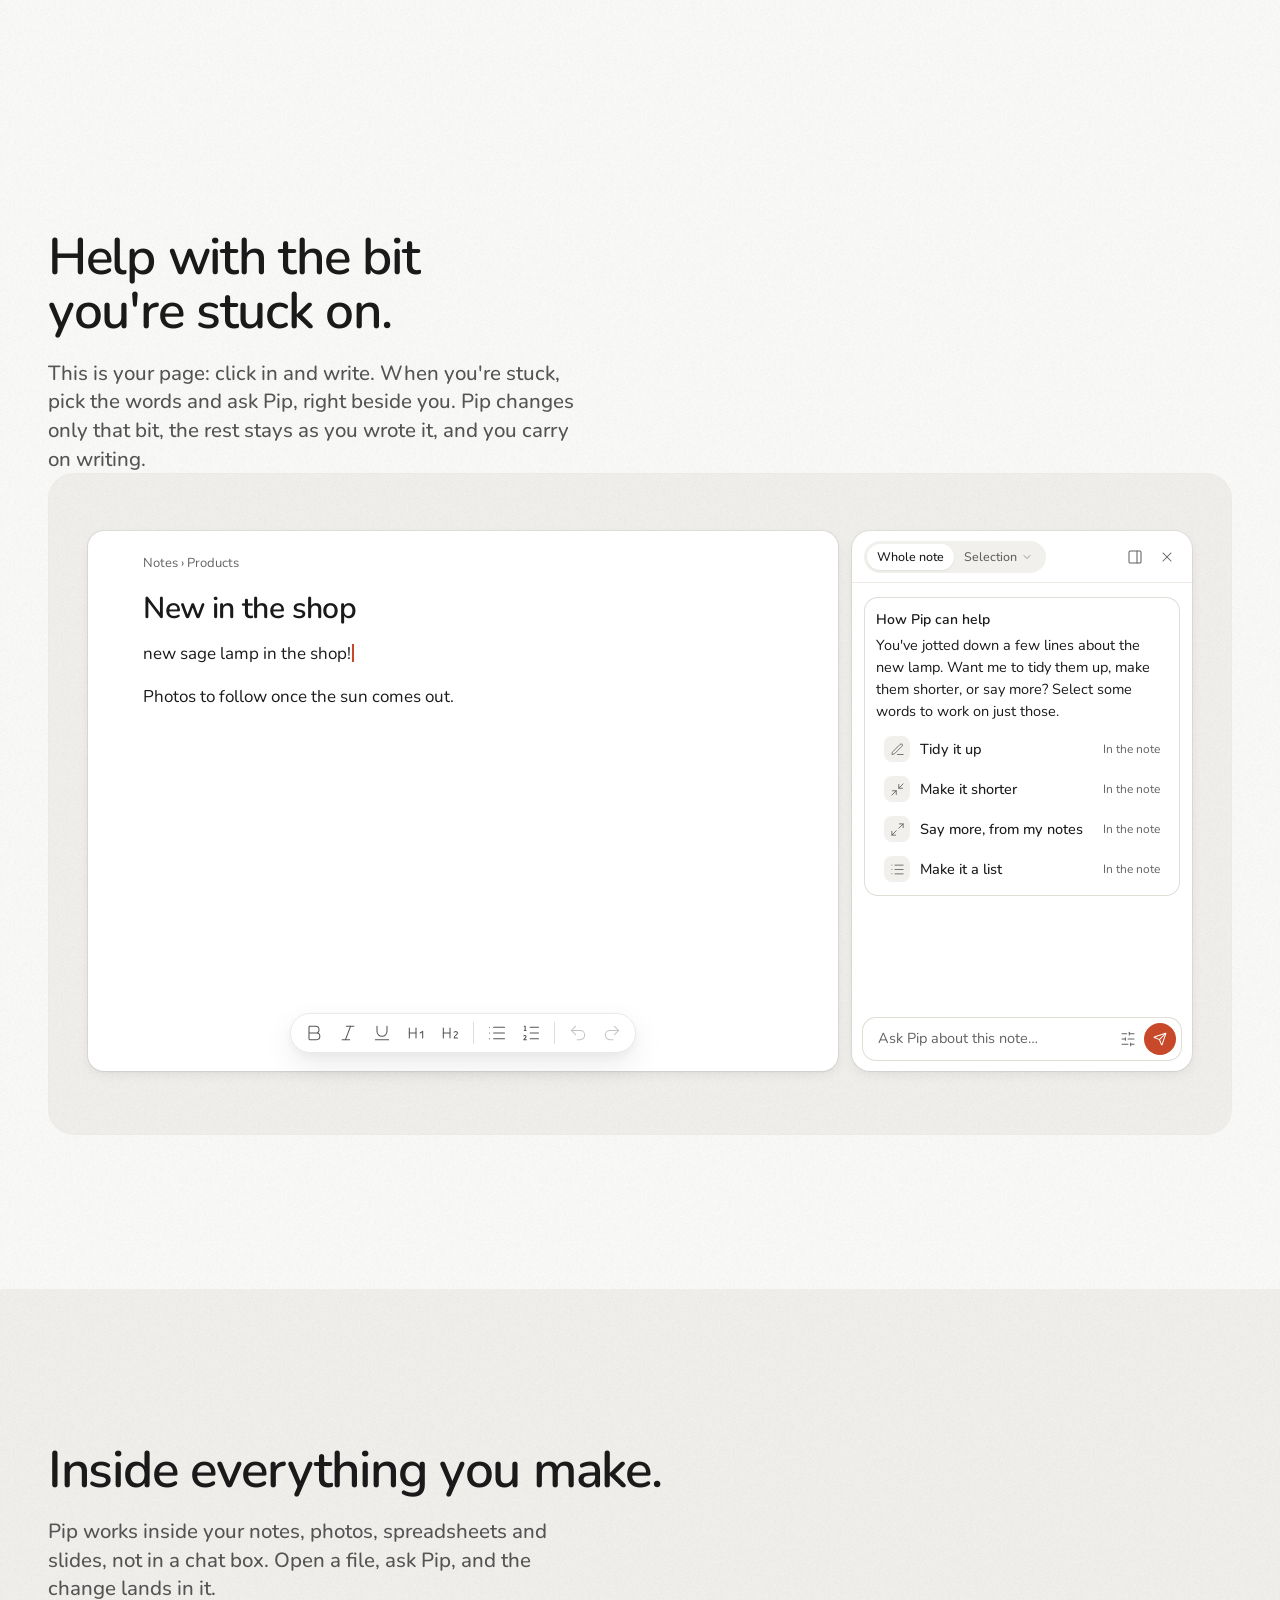
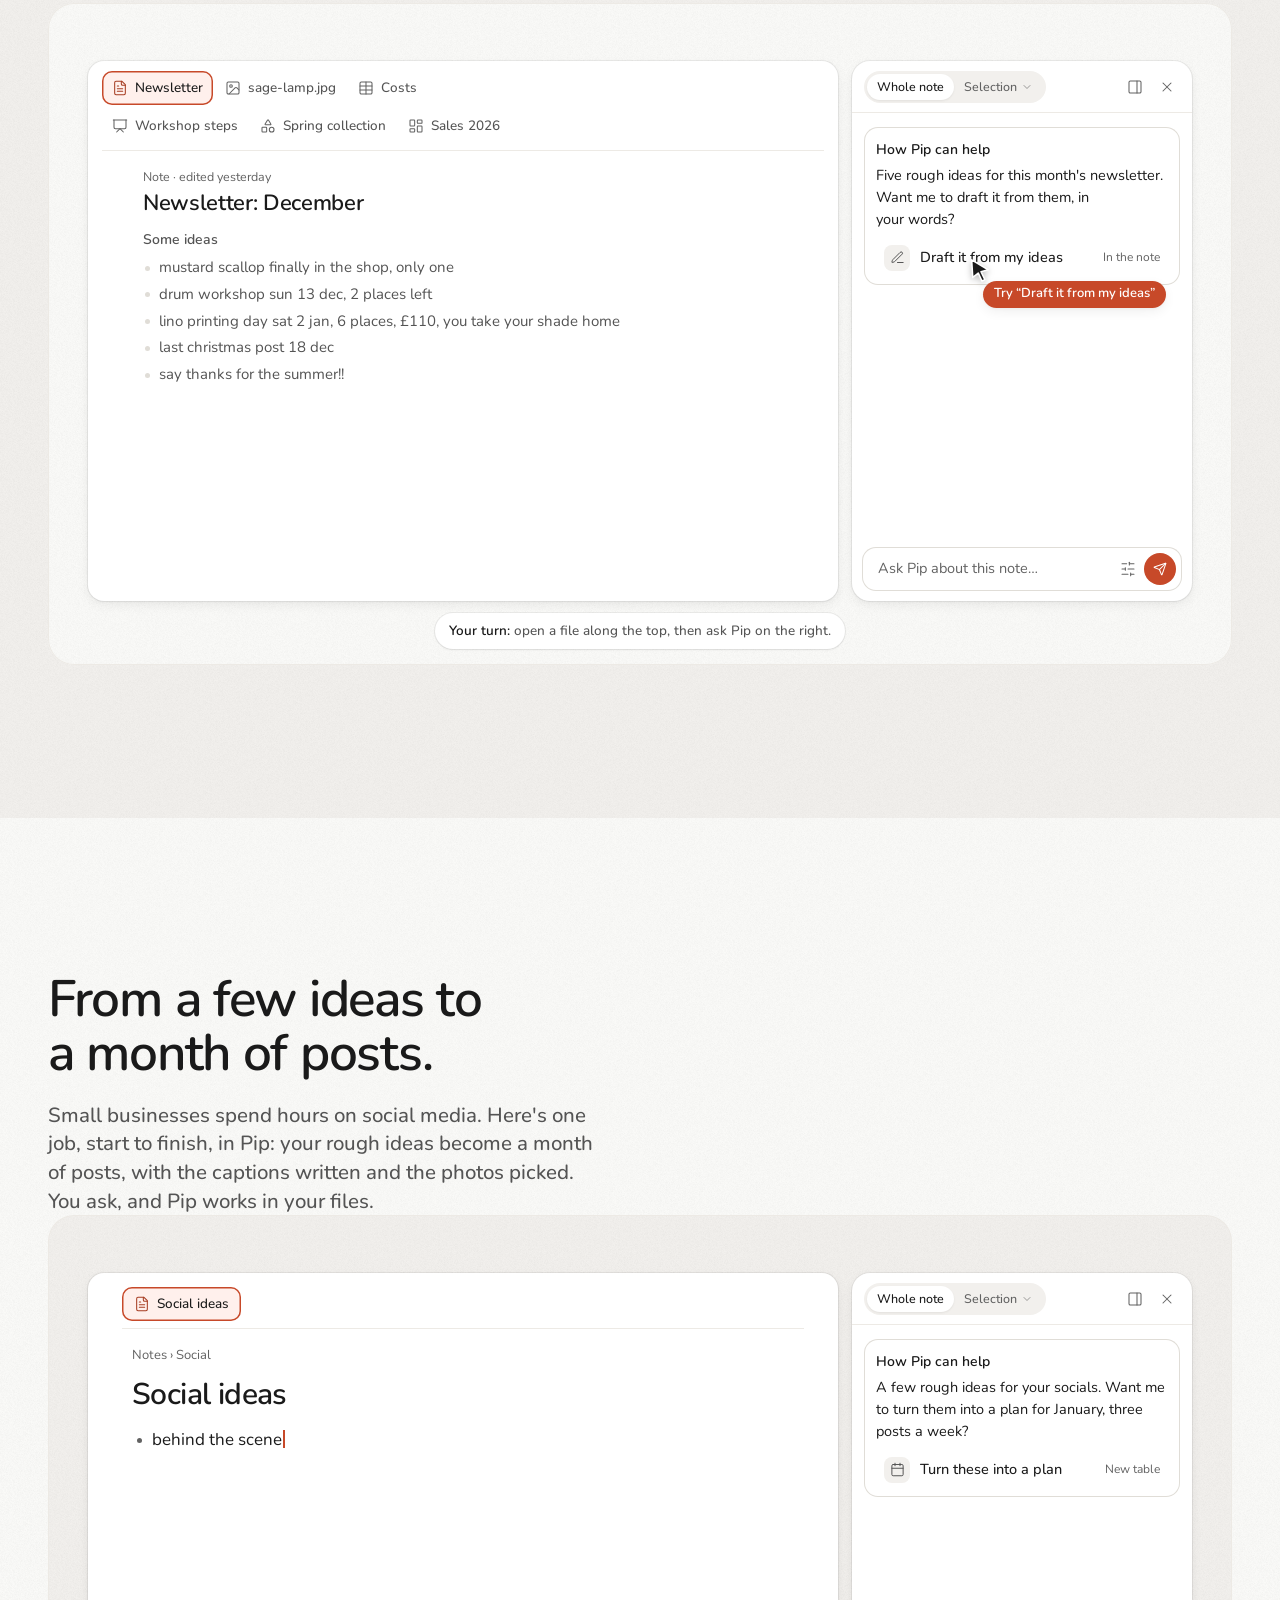
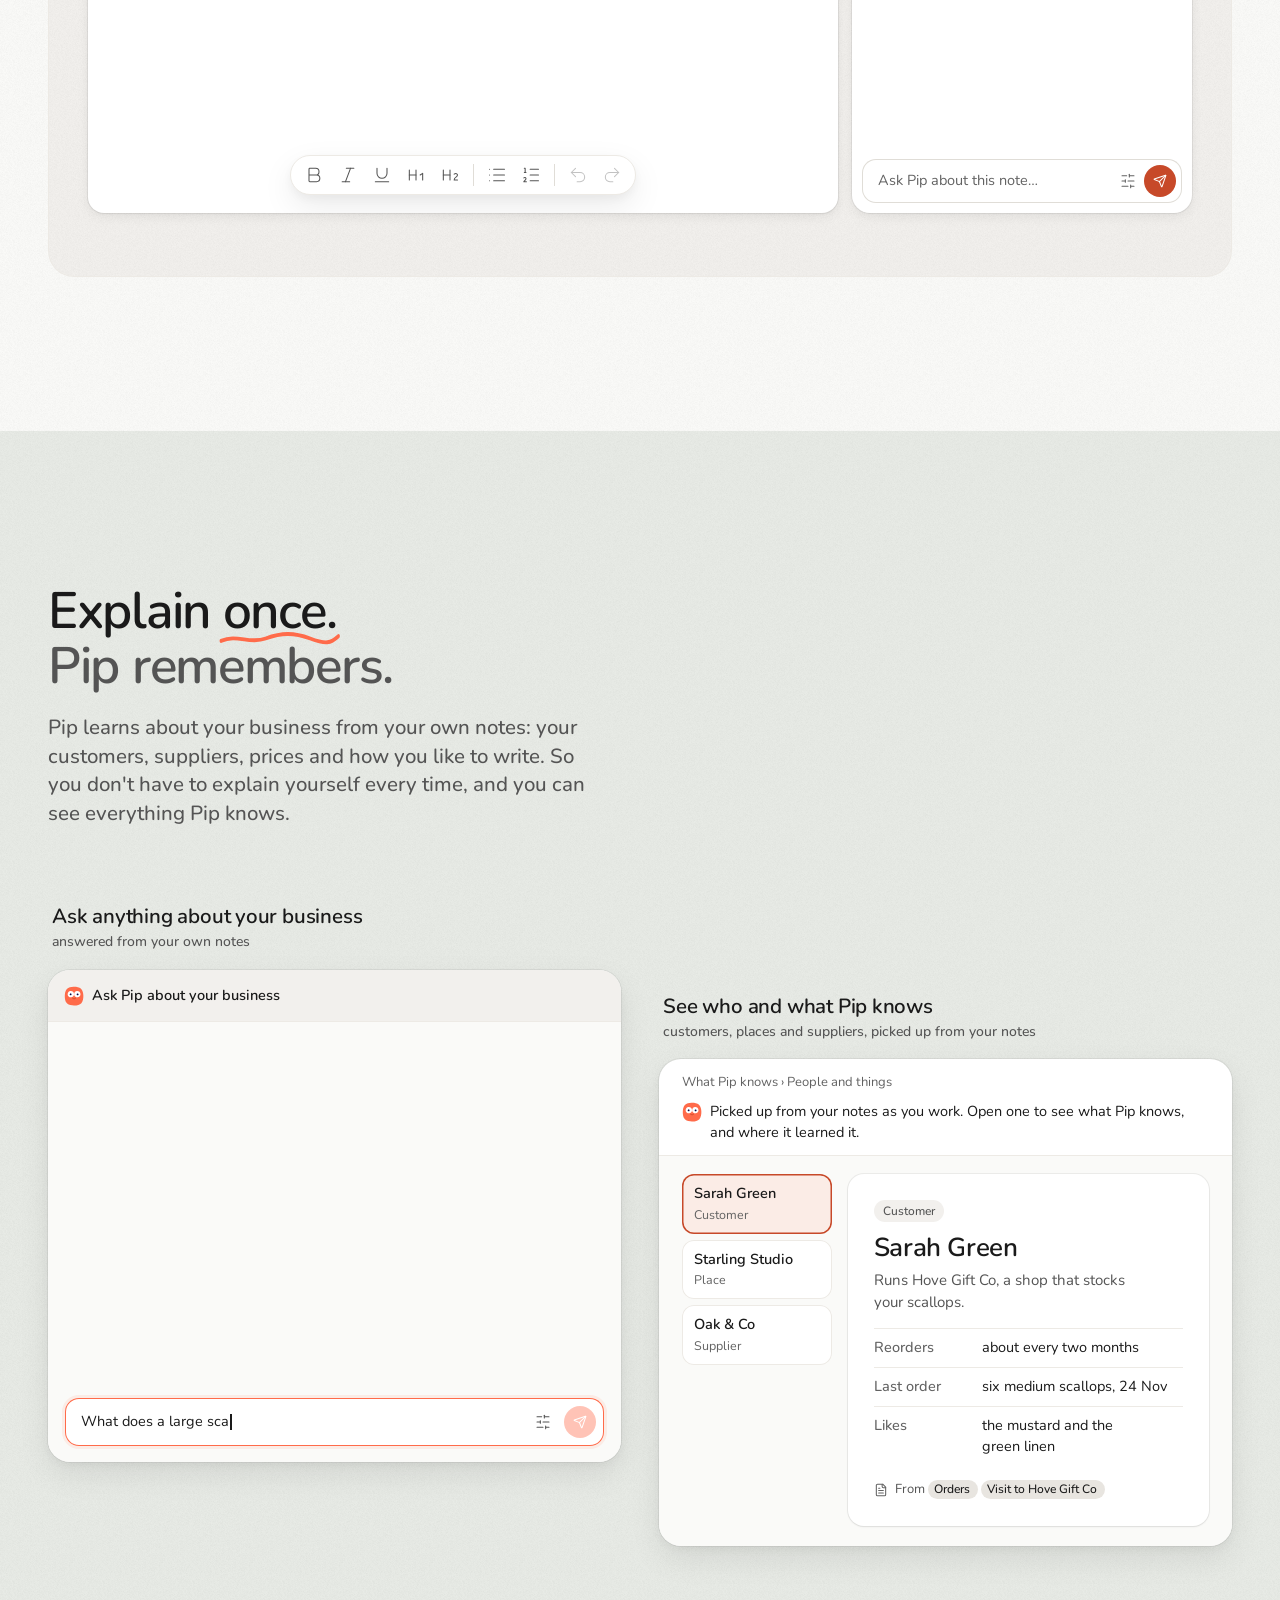
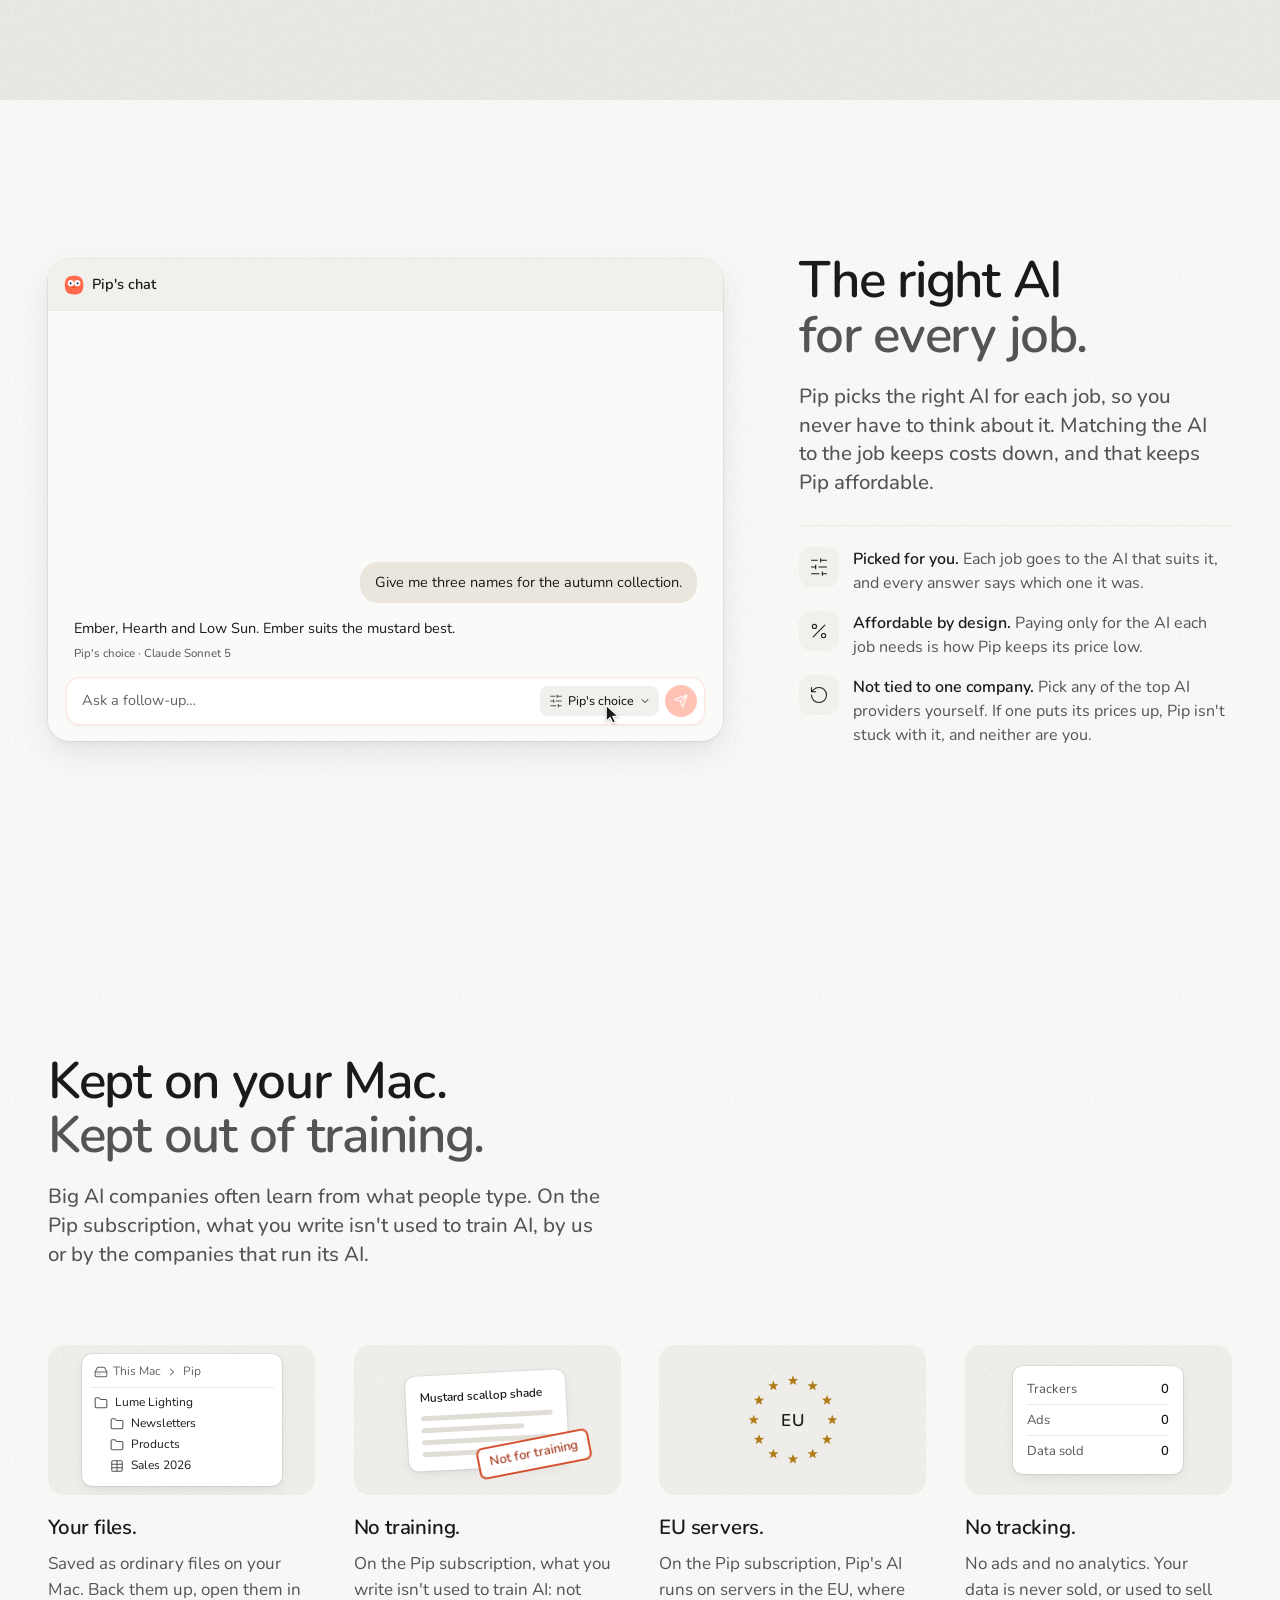
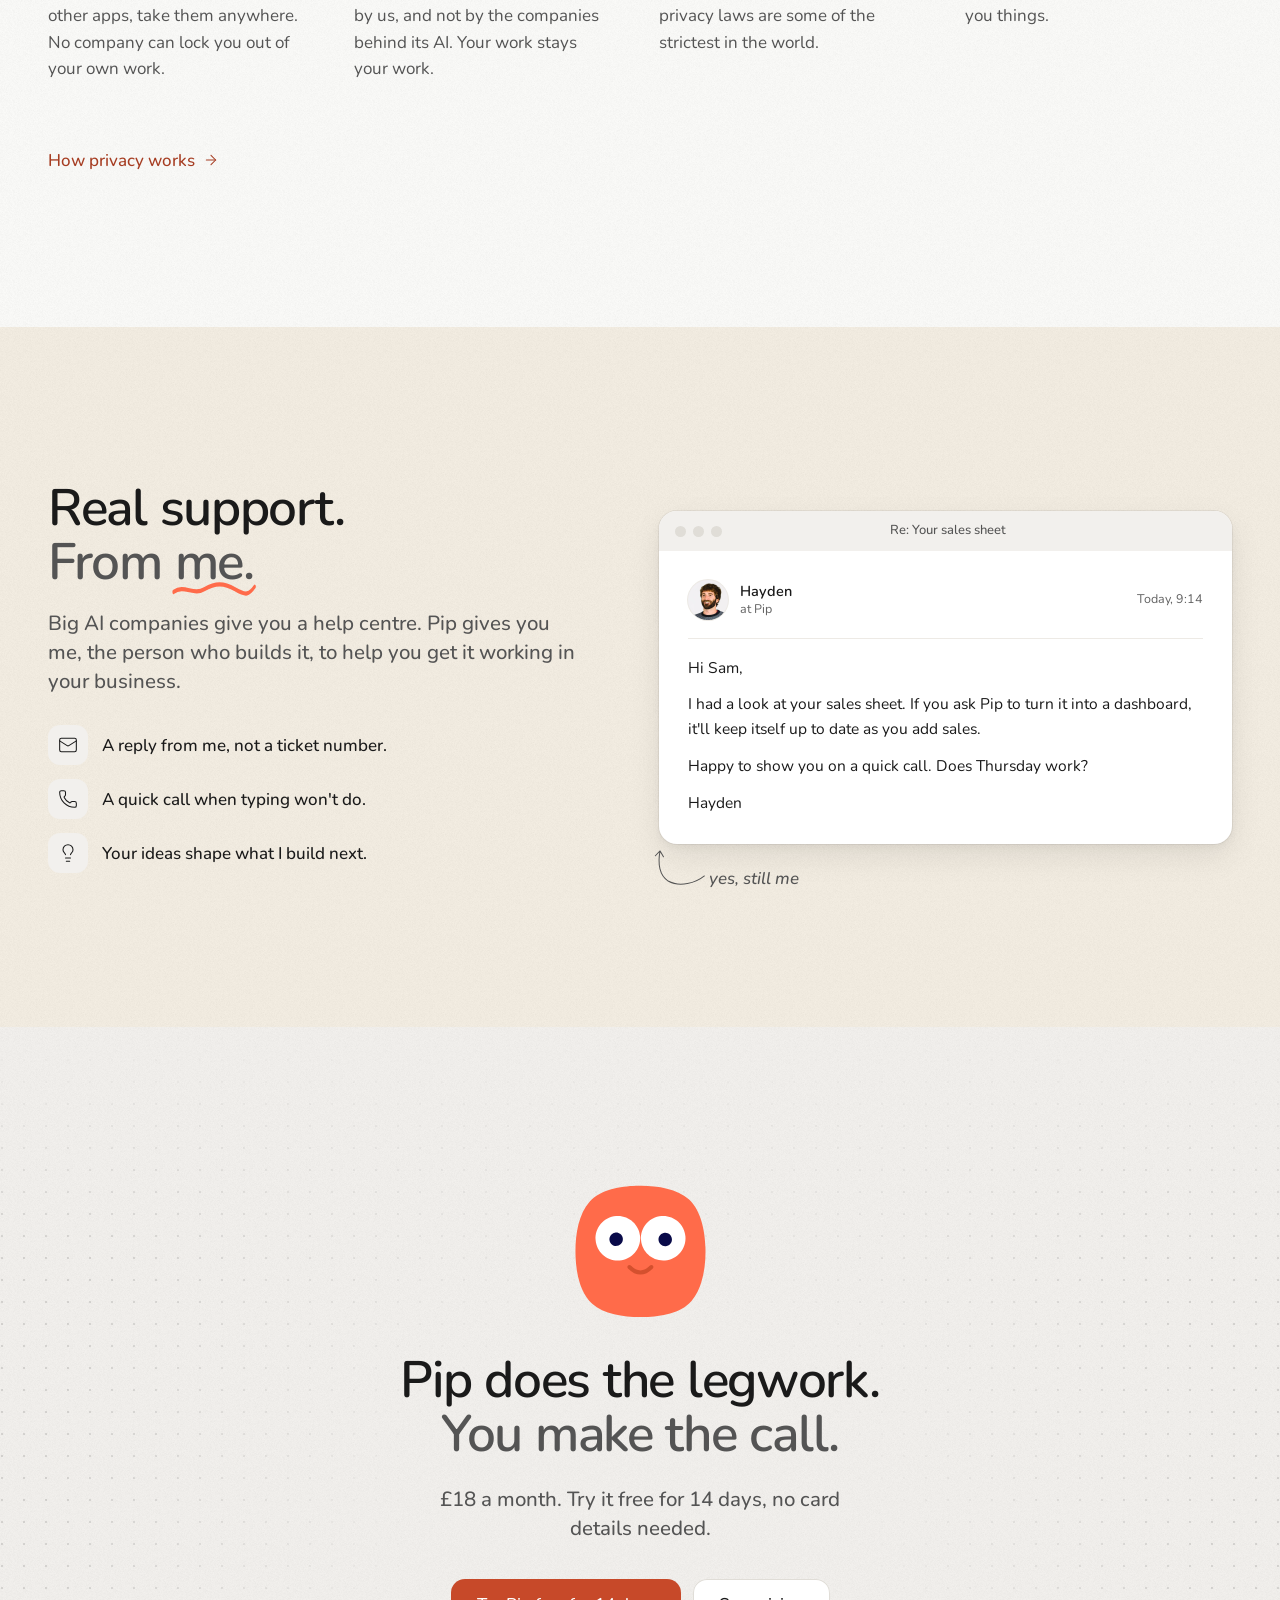
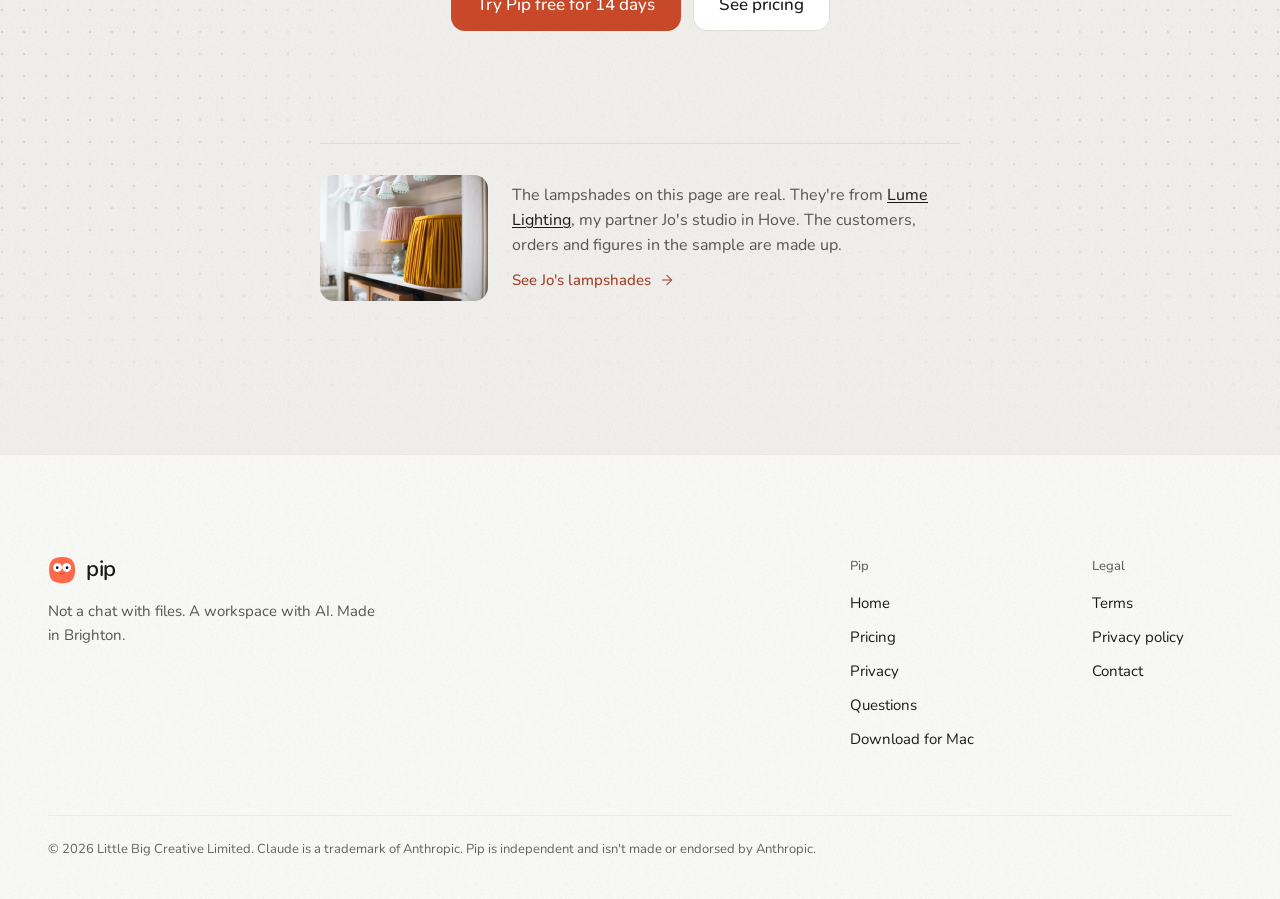
==== commit ce79eeb9: "Why I built Pip: a quote drawn from Hayden's notes AI built by and for tech people, the bending to f" ====
--- a/index.html
+++ b/index.html
@@ -235,7 +235,7 @@
       <h2 class="h2" id="why-h"><span class="beat-line">Hi, nice to meet you.</span> <span class="beat beat-line">I'm Hayden, and I build Pip.</span></h2>
       <figure class="why-quote">
         <blockquote class="why-quote-text">
-          <p>I loved what AI could do for my work. I didn't love losing it all in a long list of chats. So I built Pip, a place for my work with AI right beside it.</p>
+          <p>AI was built by tech people, for tech people. I love what it can do, but I was fed up bending myself to fit it. Small businesses had the most to gain, and they were too small for the big AI companies to care about. So I built Pip for them, with AI that fits the way they work.</p>
         </blockquote>
         <figcaption class="why-by"><b>Hayden</b><span class="why-by-dot" aria-hidden="true"></span><svg class="i i-16" aria-hidden="true" focusable="false"><use href="#i-map-pin"/></svg><span>Made in Brighton</span></figcaption>
       </figure>
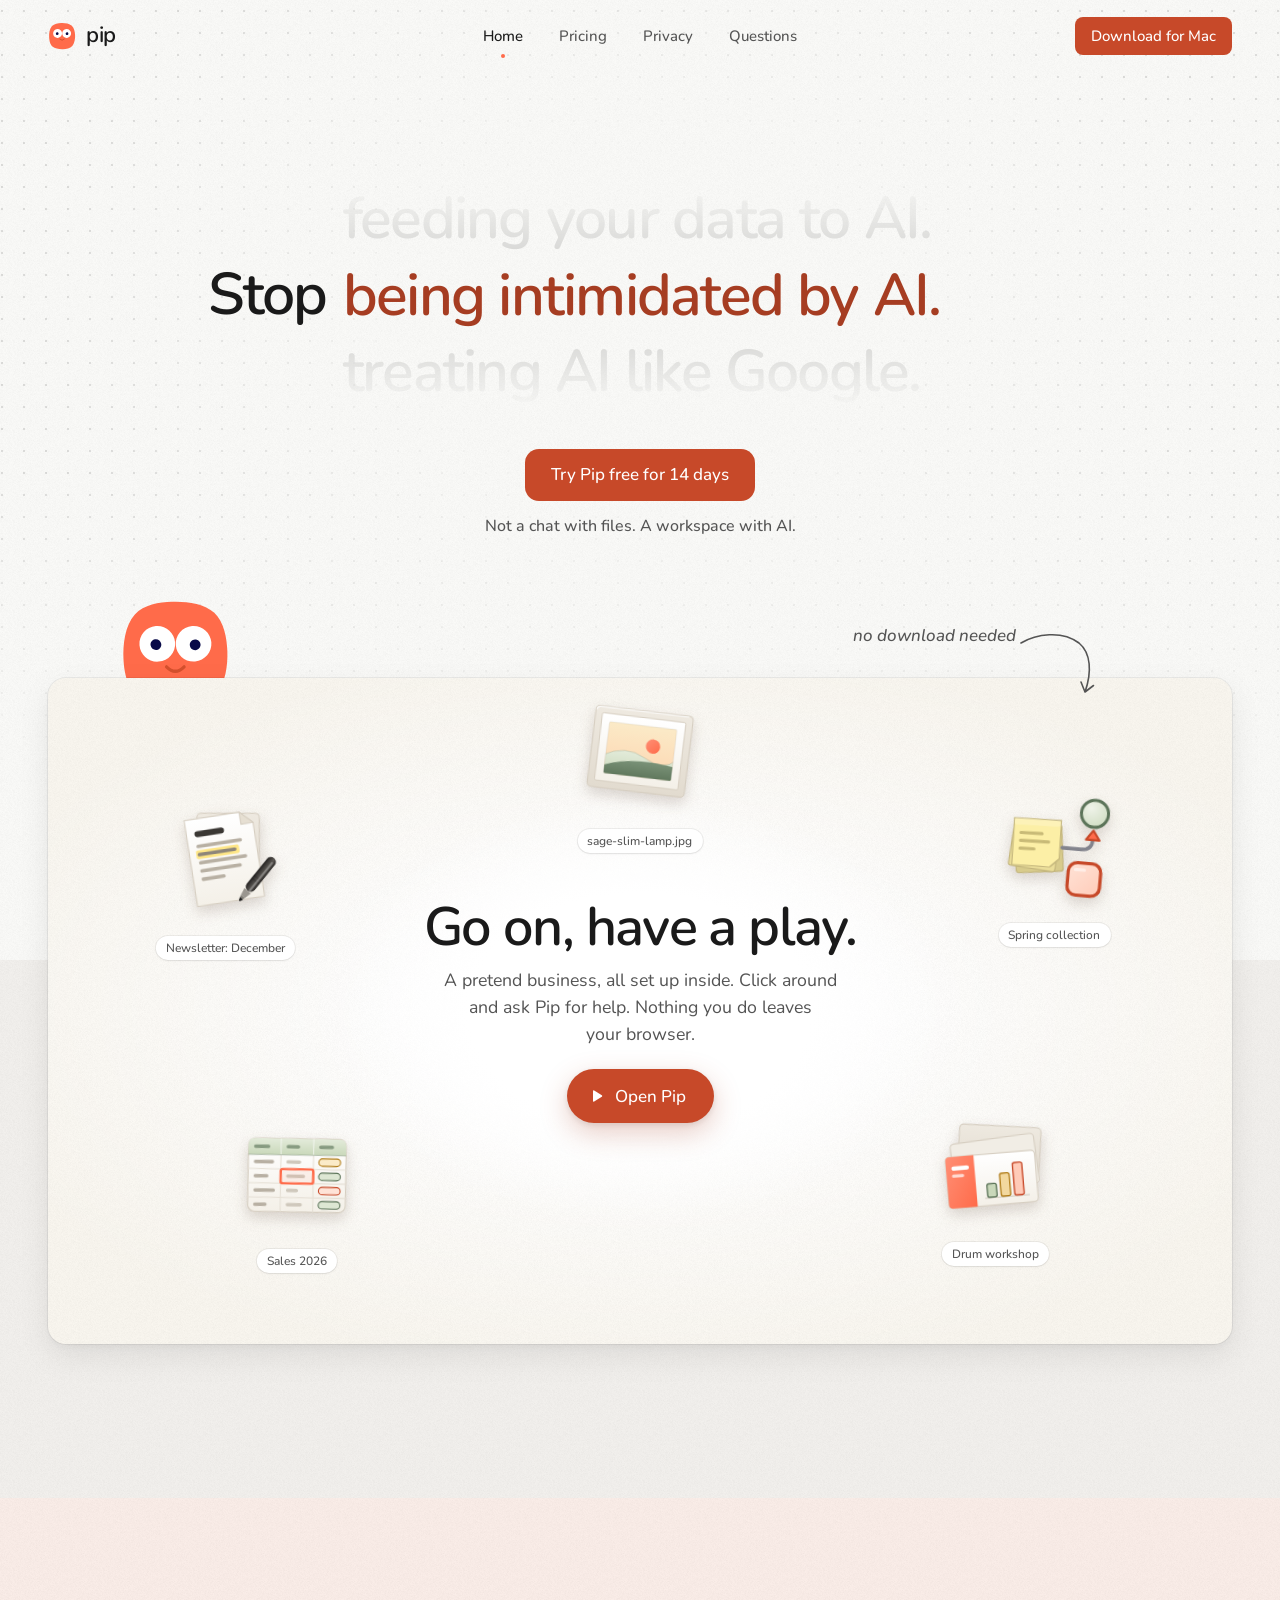
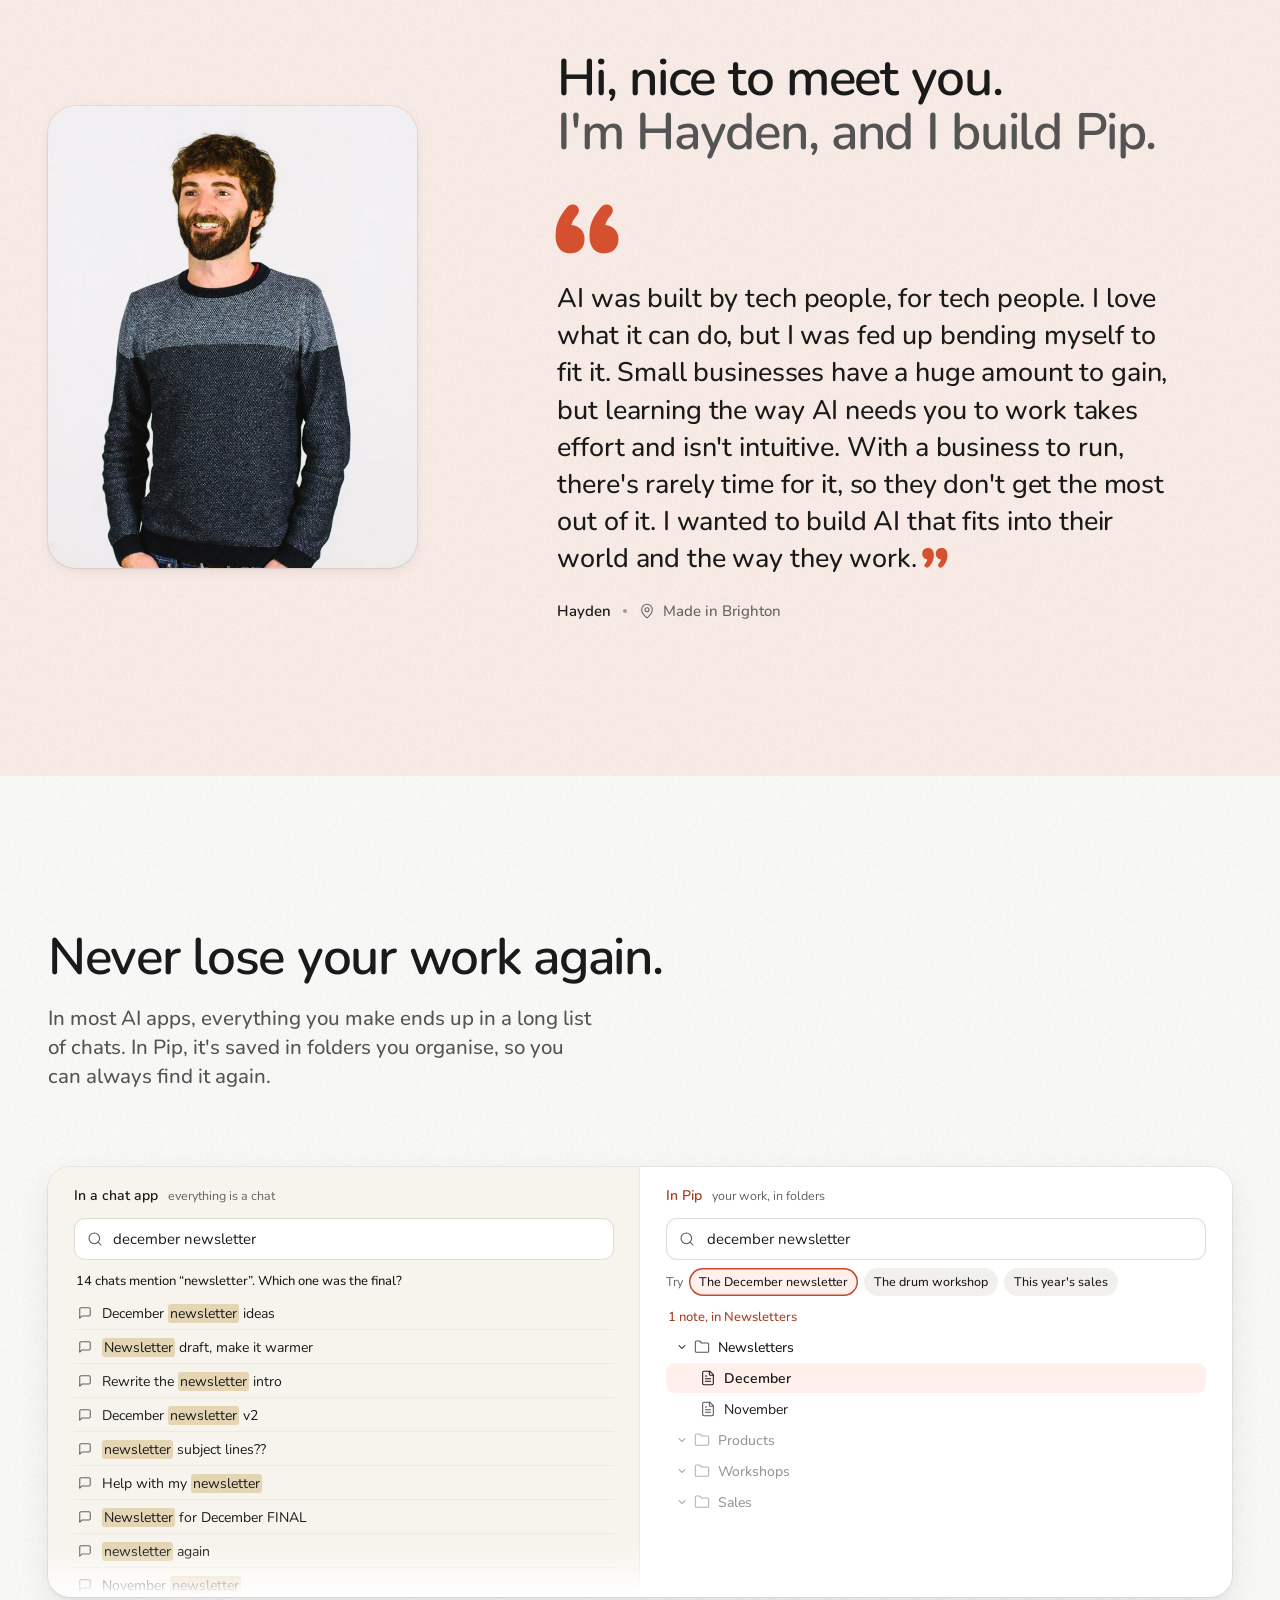
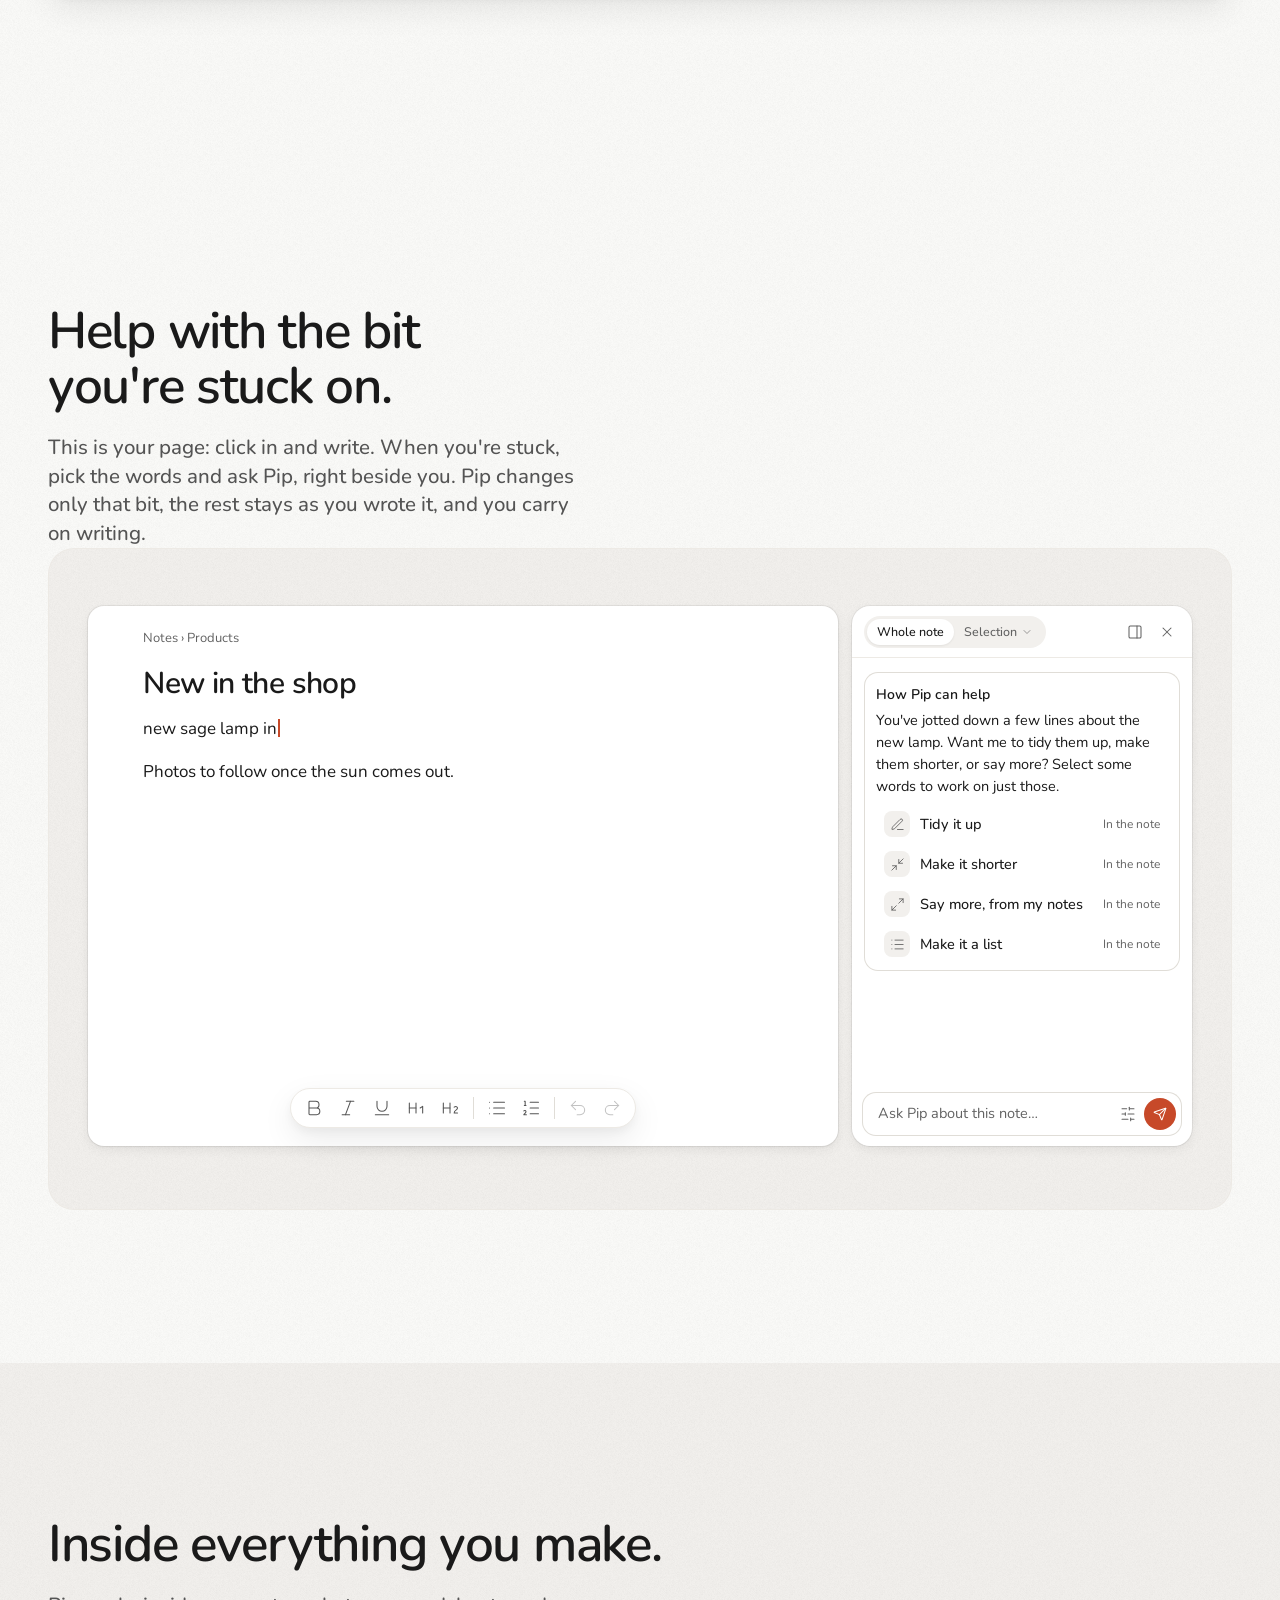
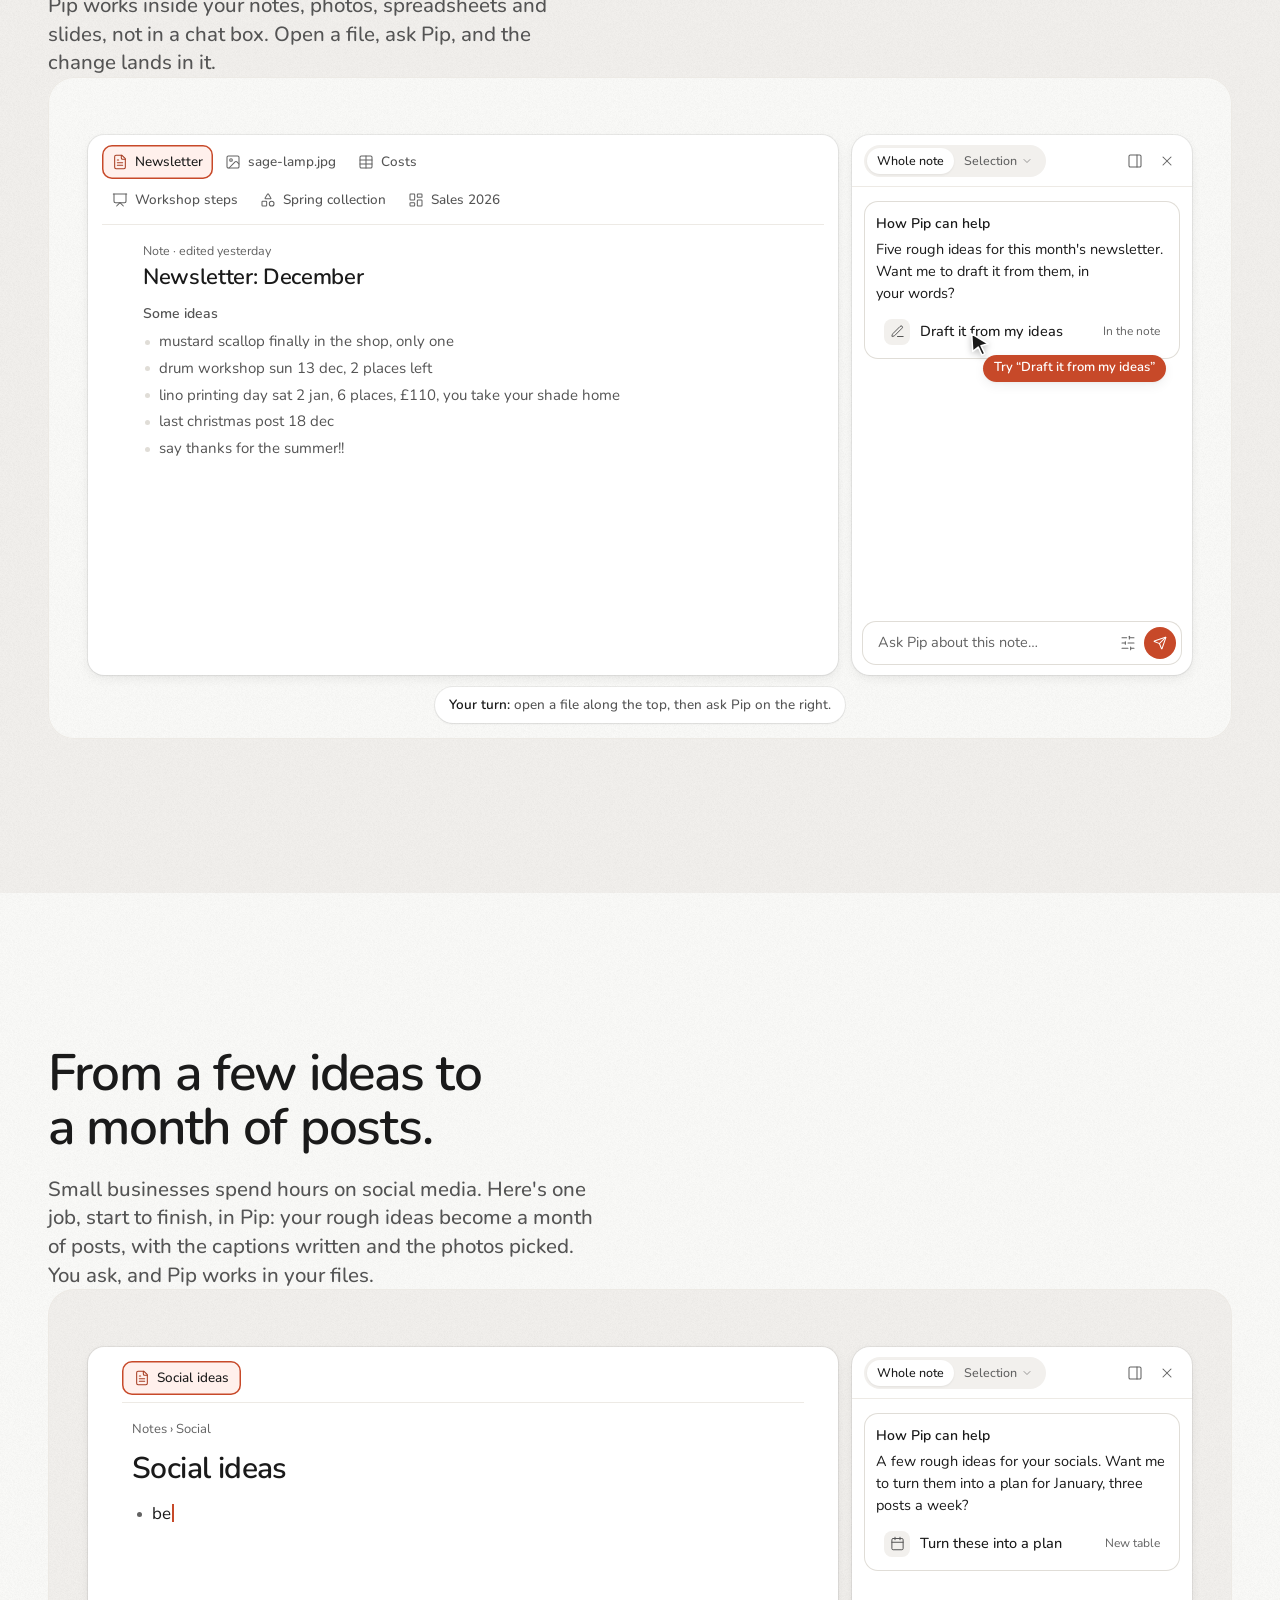
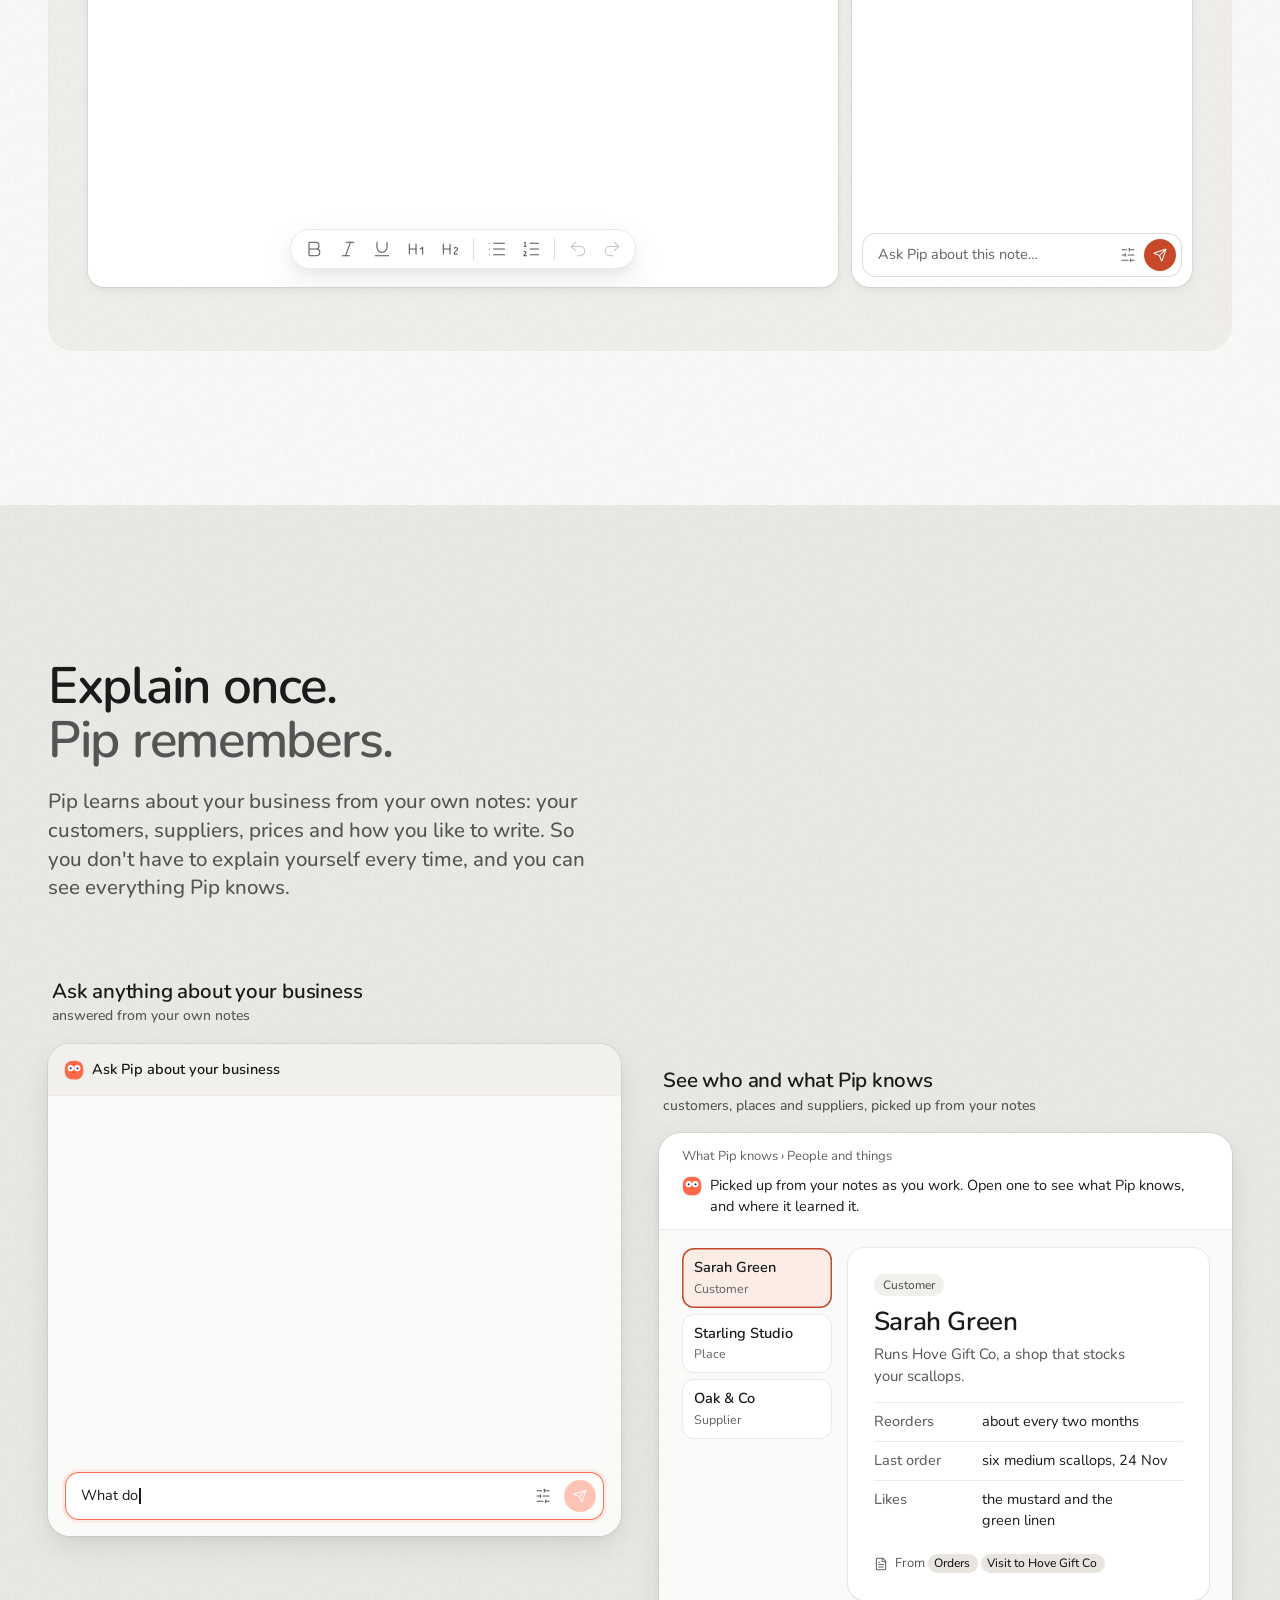
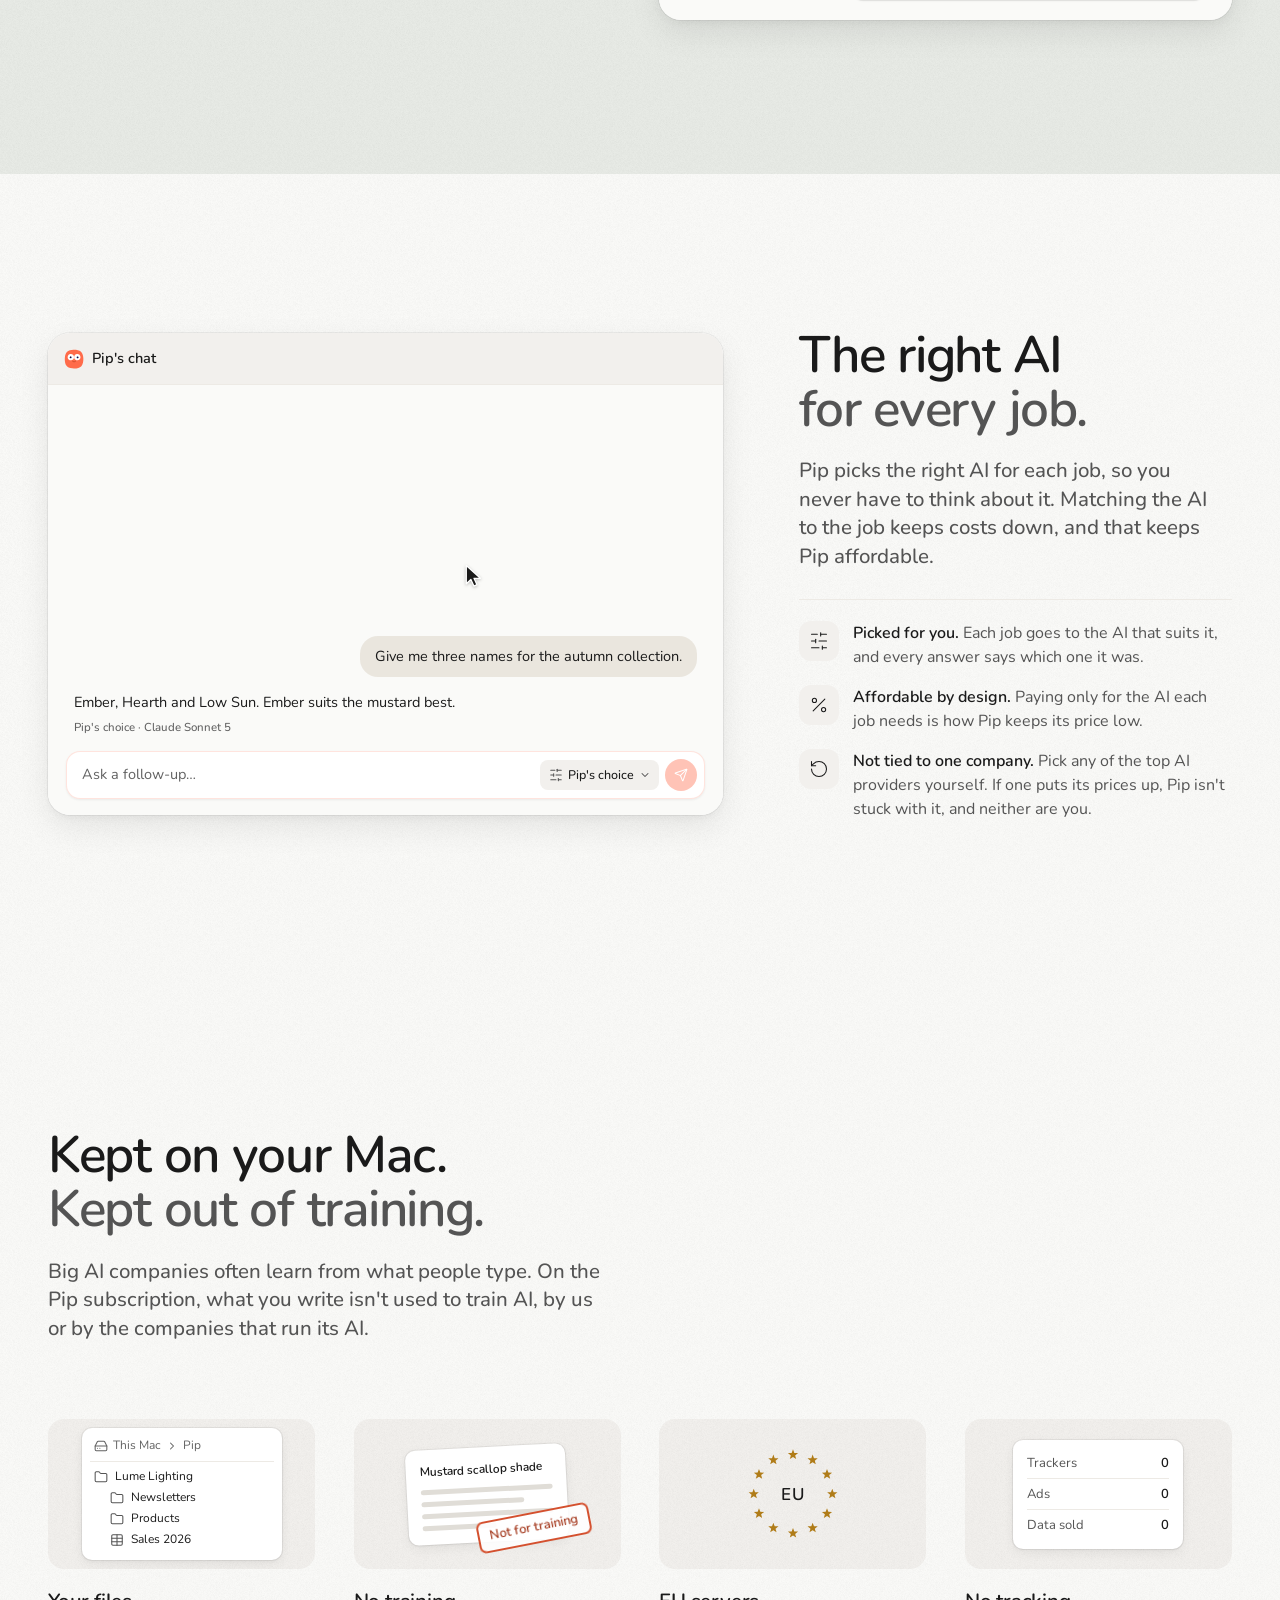
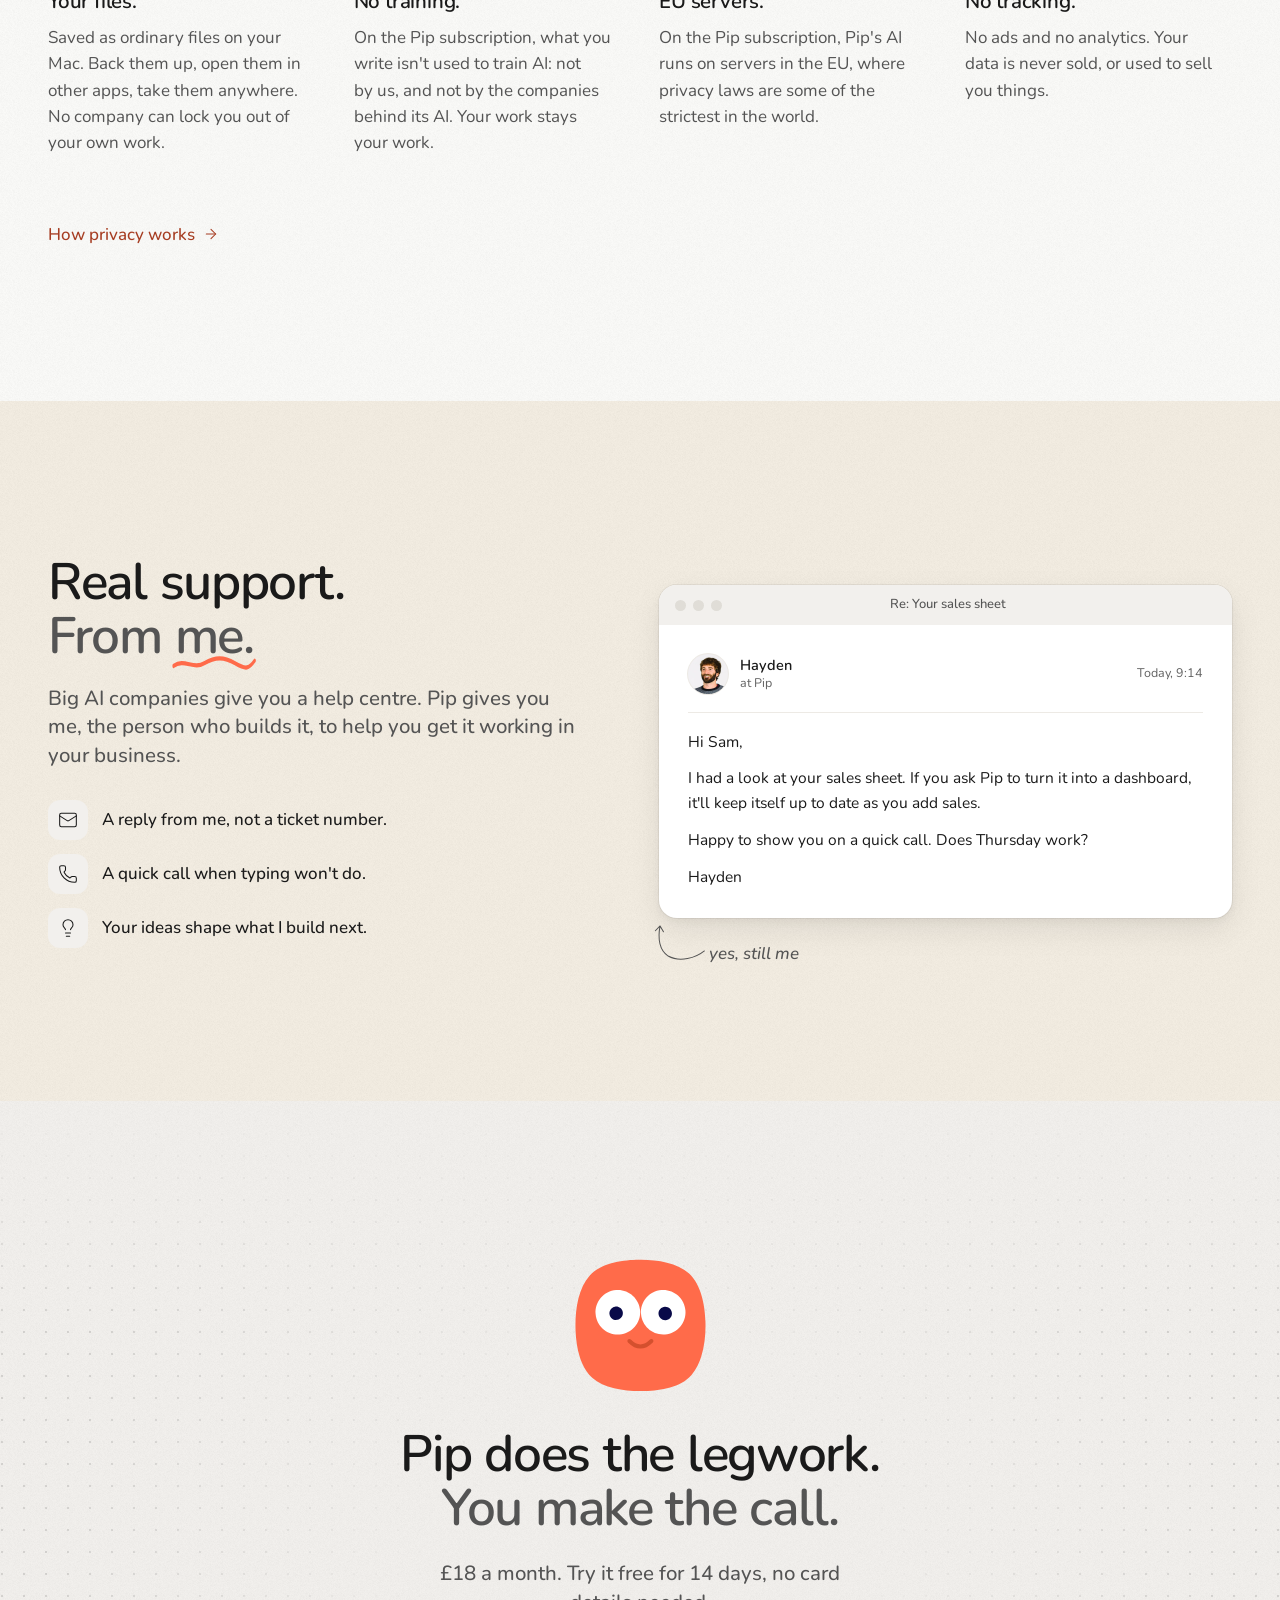
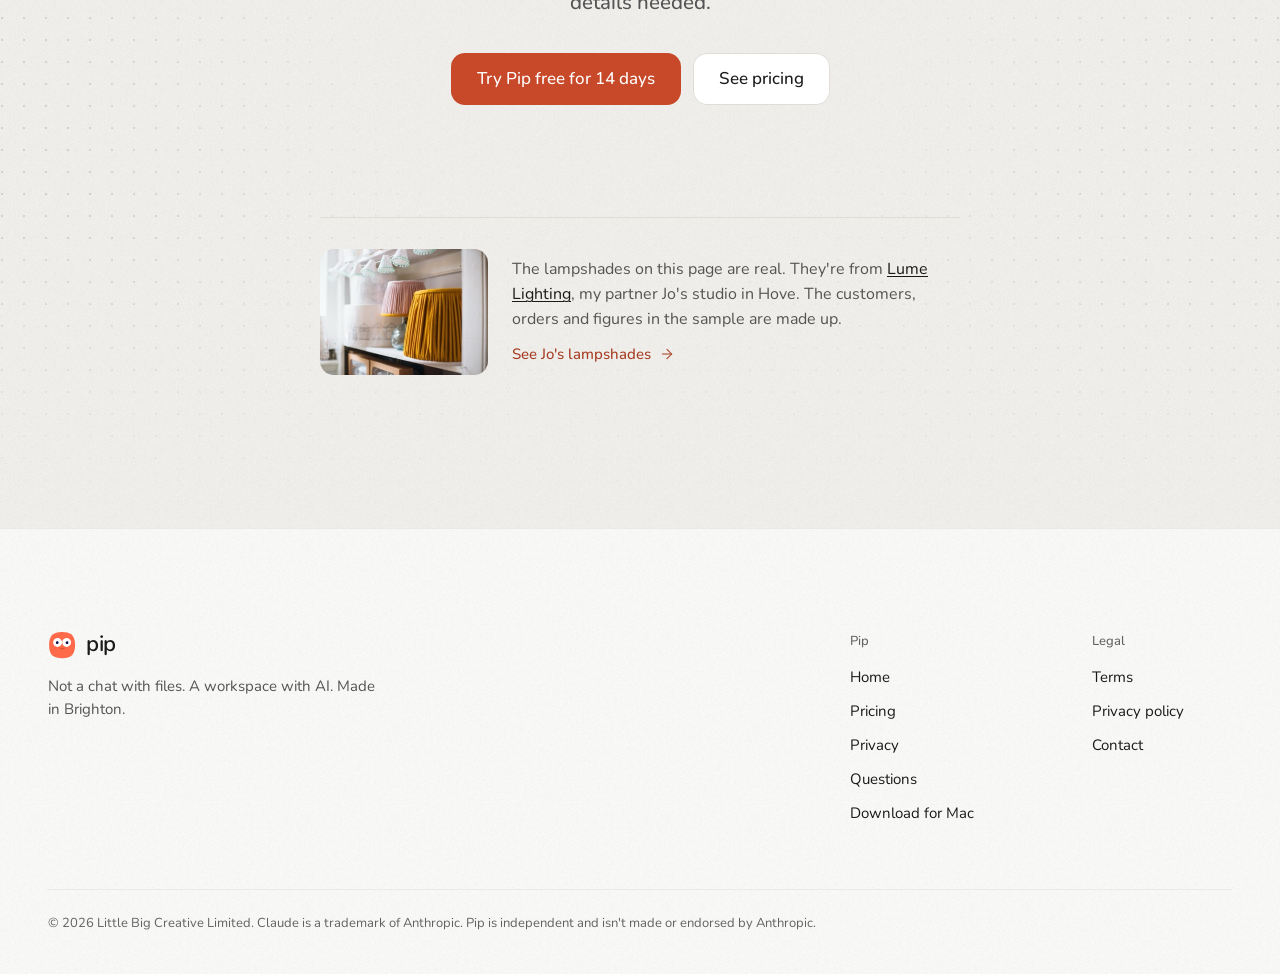
==== commit 21eb33ae: "Why I built Pip: about the effort of learning AI, not the big companies The quote no longer says sma" ====
--- a/index.html
+++ b/index.html
@@ -235,7 +235,7 @@
       <h2 class="h2" id="why-h"><span class="beat-line">Hi, nice to meet you.</span> <span class="beat beat-line">I'm Hayden, and I build Pip.</span></h2>
       <figure class="why-quote">
         <blockquote class="why-quote-text">
-          <p>AI was built by tech people, for tech people. I love what it can do, but I was fed up bending myself to fit it. Small businesses had the most to gain, and they were too small for the big AI companies to care about. So I built Pip for them, with AI that fits the way they work.</p>
+          <p>AI was built by tech people, for tech people. I love what it can do, but I was fed up bending myself to fit it. Small businesses have a huge amount to gain, but learning the way AI needs you to work takes effort and isn't intuitive. With a business to run, there's rarely time for it, so they don't get the most out of it. I wanted to build AI that fits into their world and the way they work.</p>
         </blockquote>
         <figcaption class="why-by"><b>Hayden</b><span class="why-by-dot" aria-hidden="true"></span><svg class="i i-16" aria-hidden="true" focusable="false"><use href="#i-map-pin"/></svg><span>Made in Brighton</span></figcaption>
       </figure>
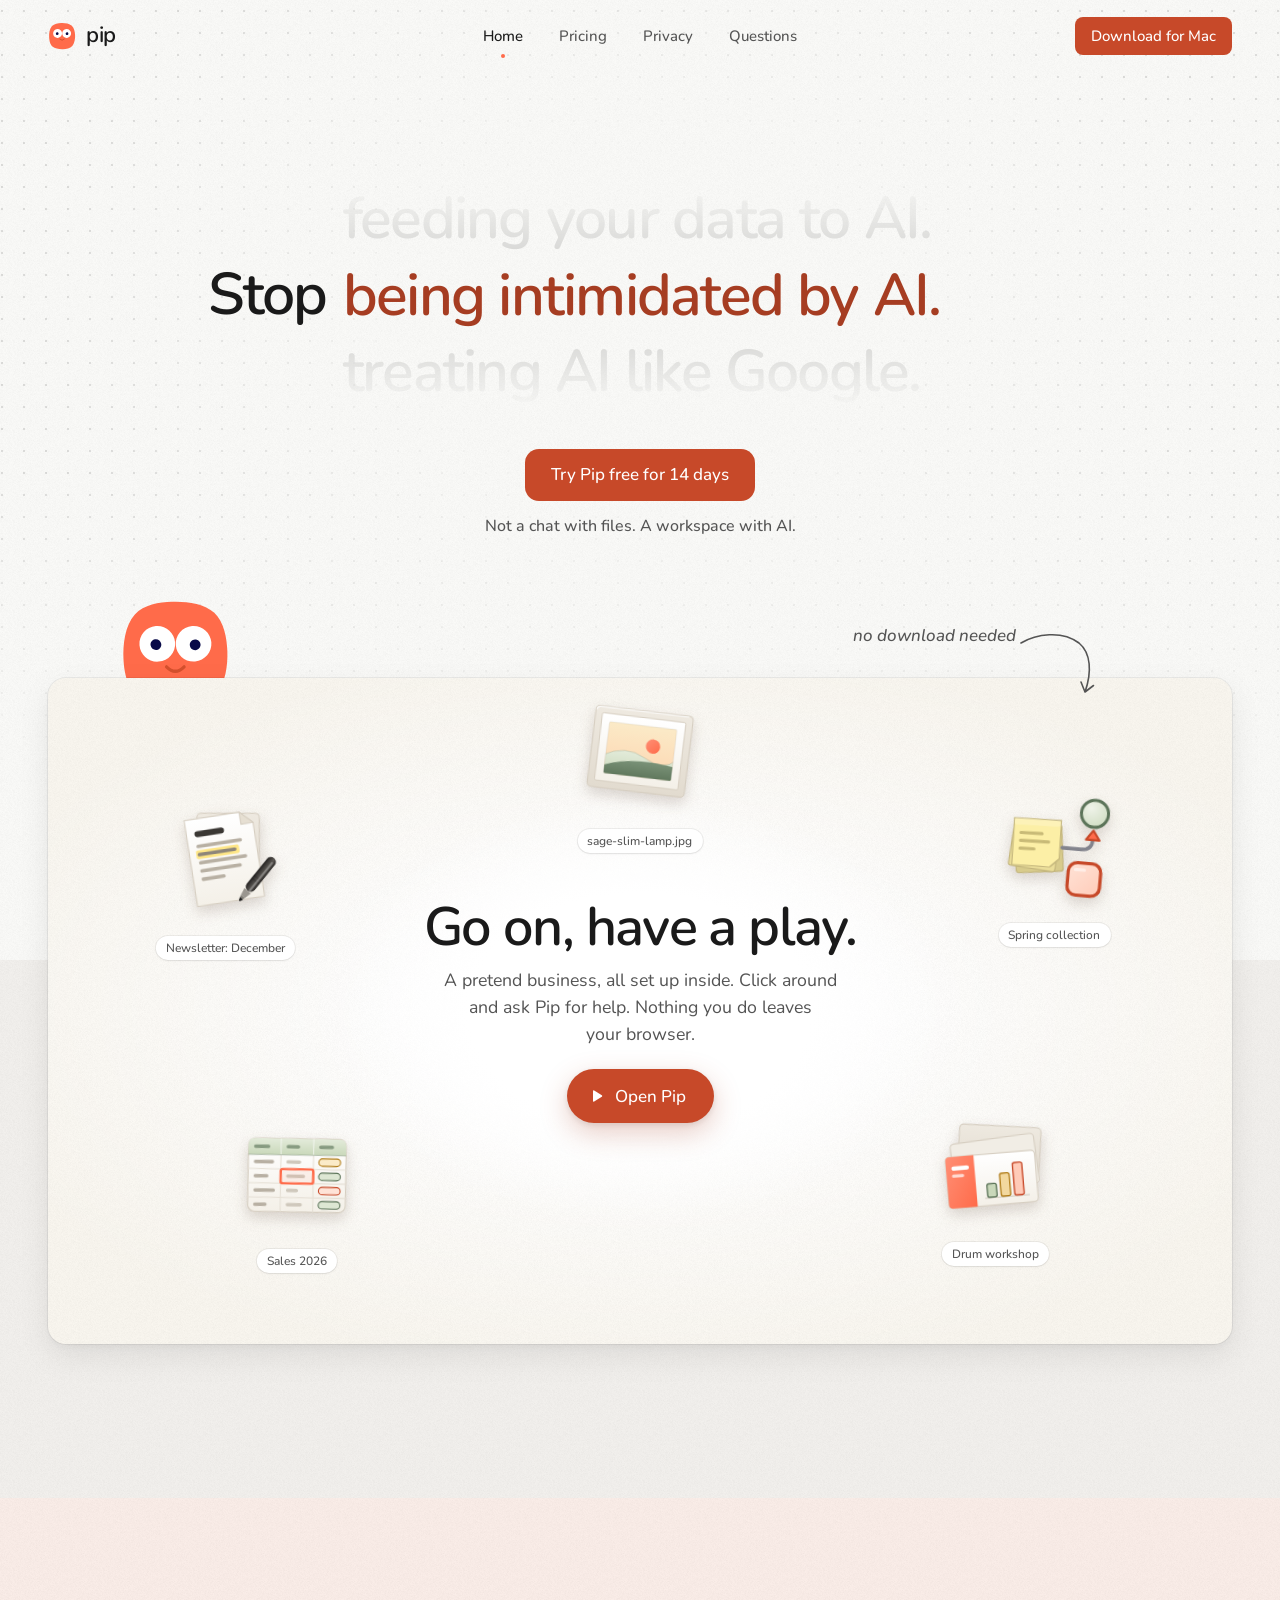
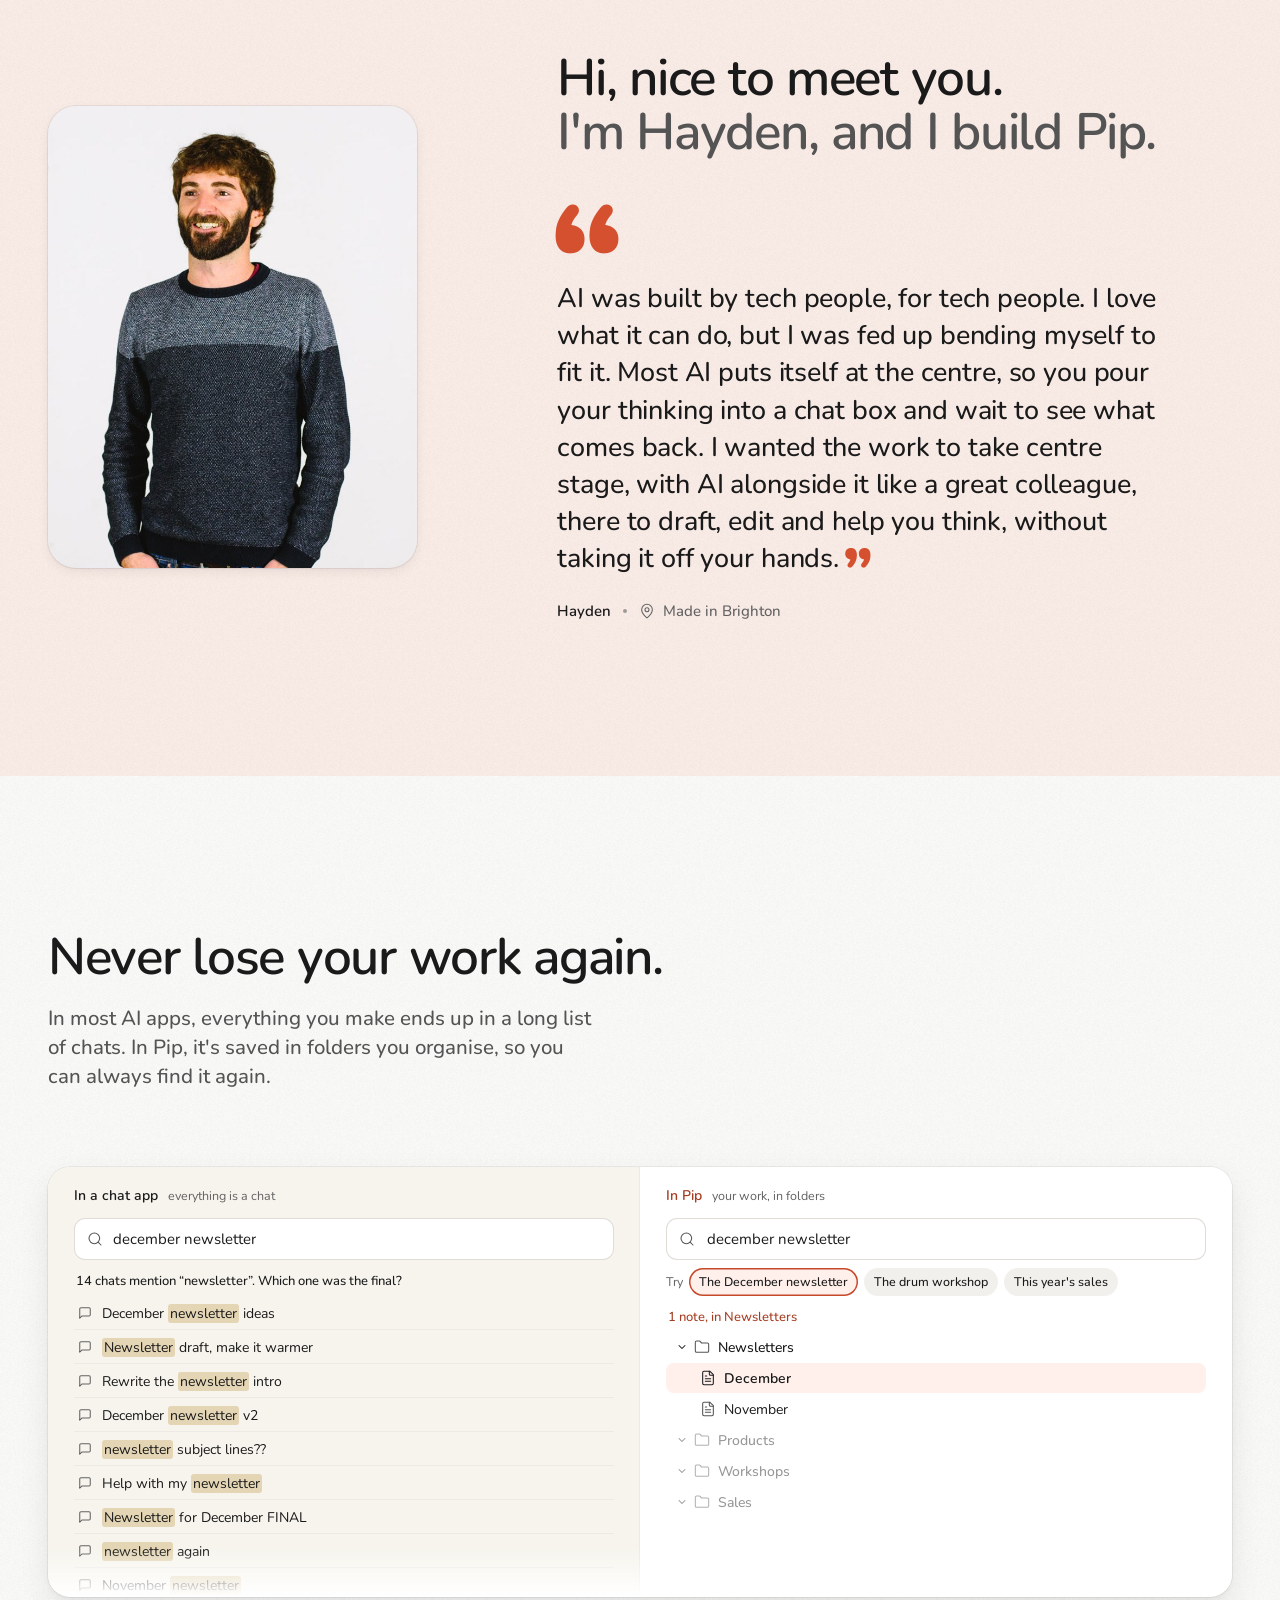
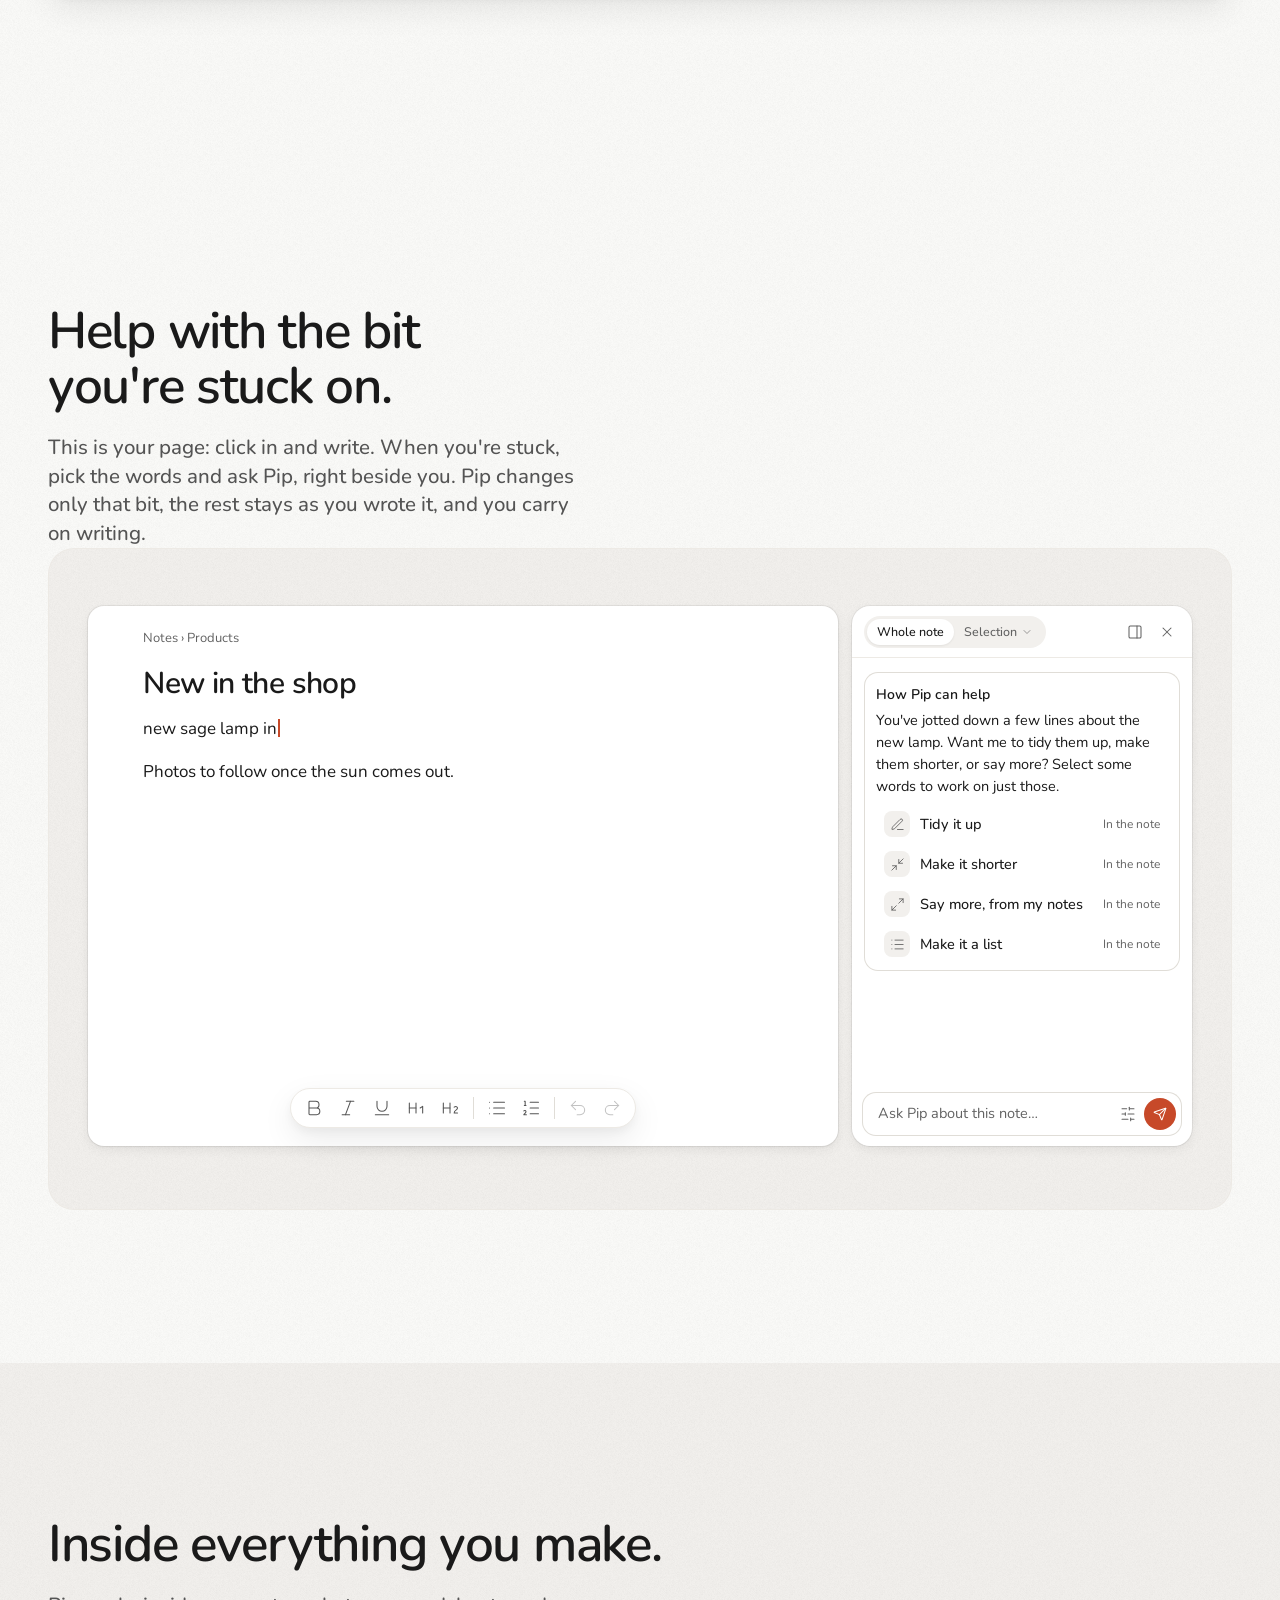
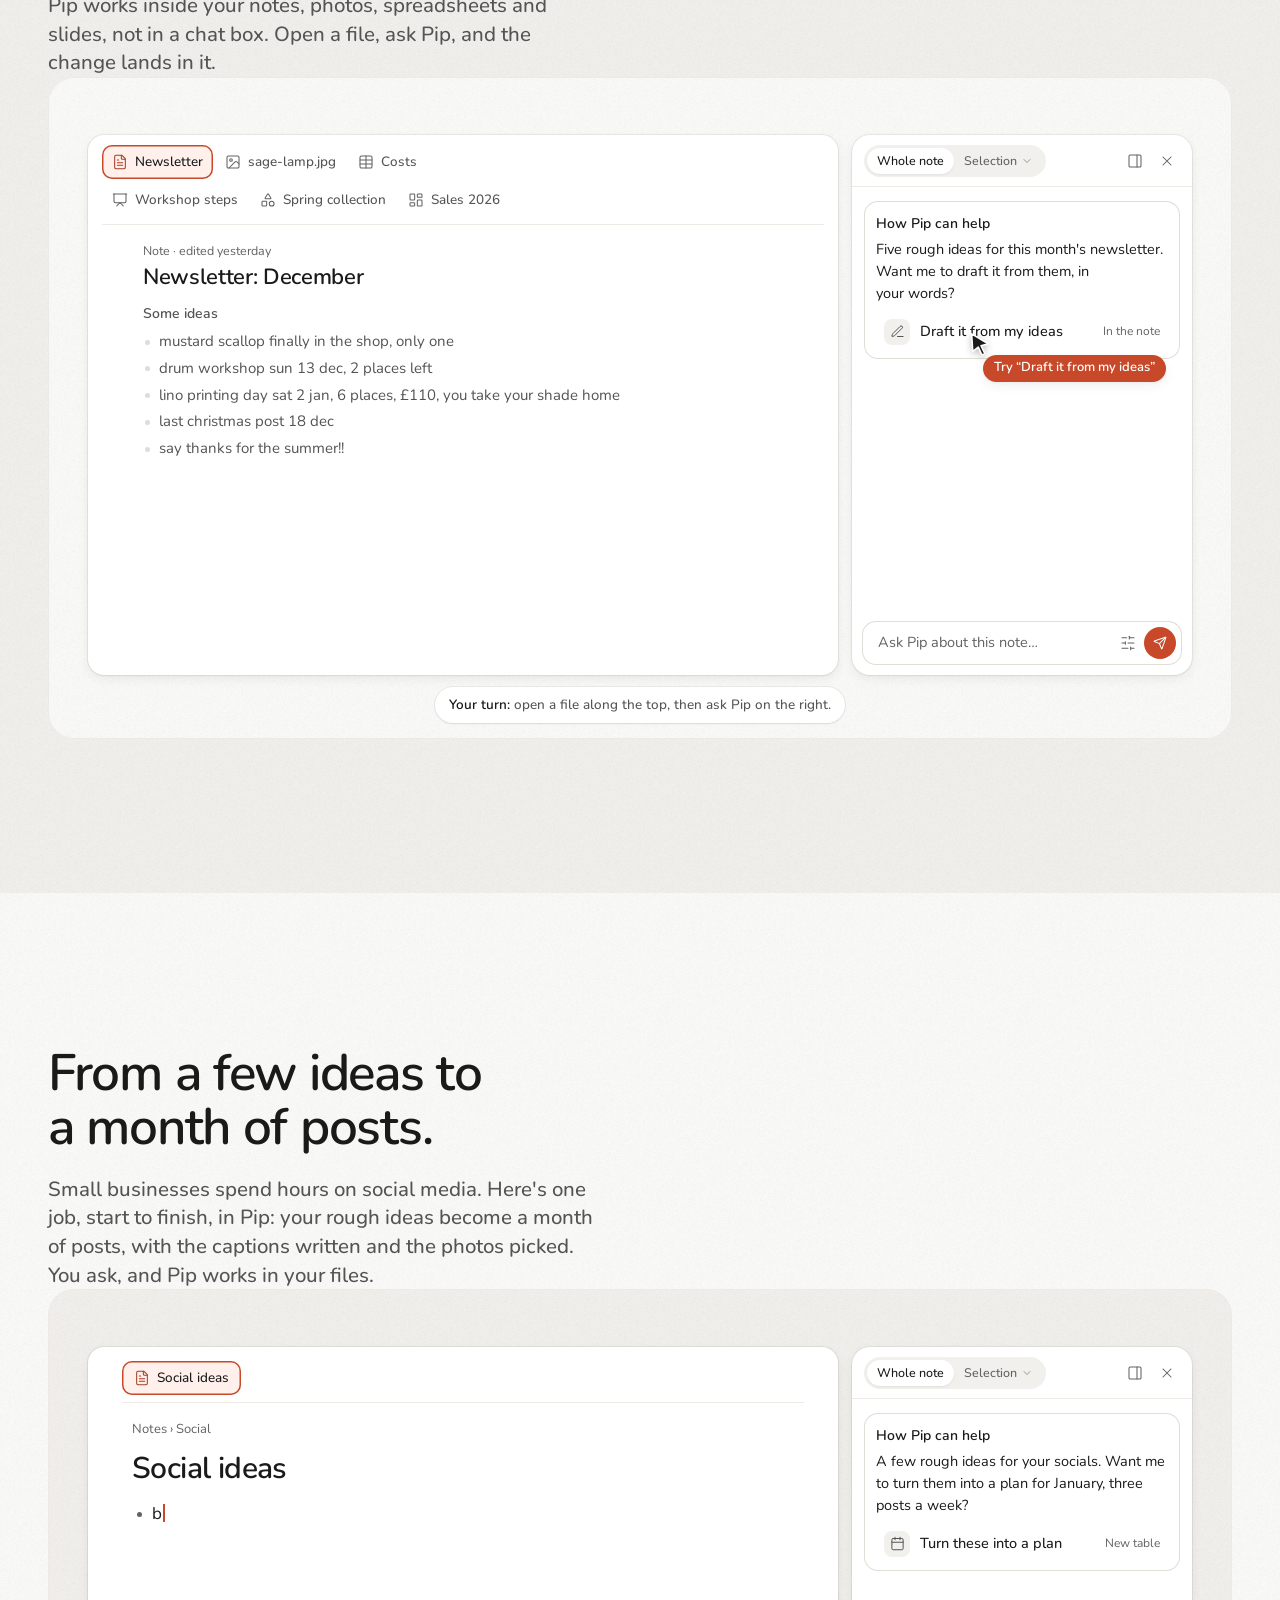
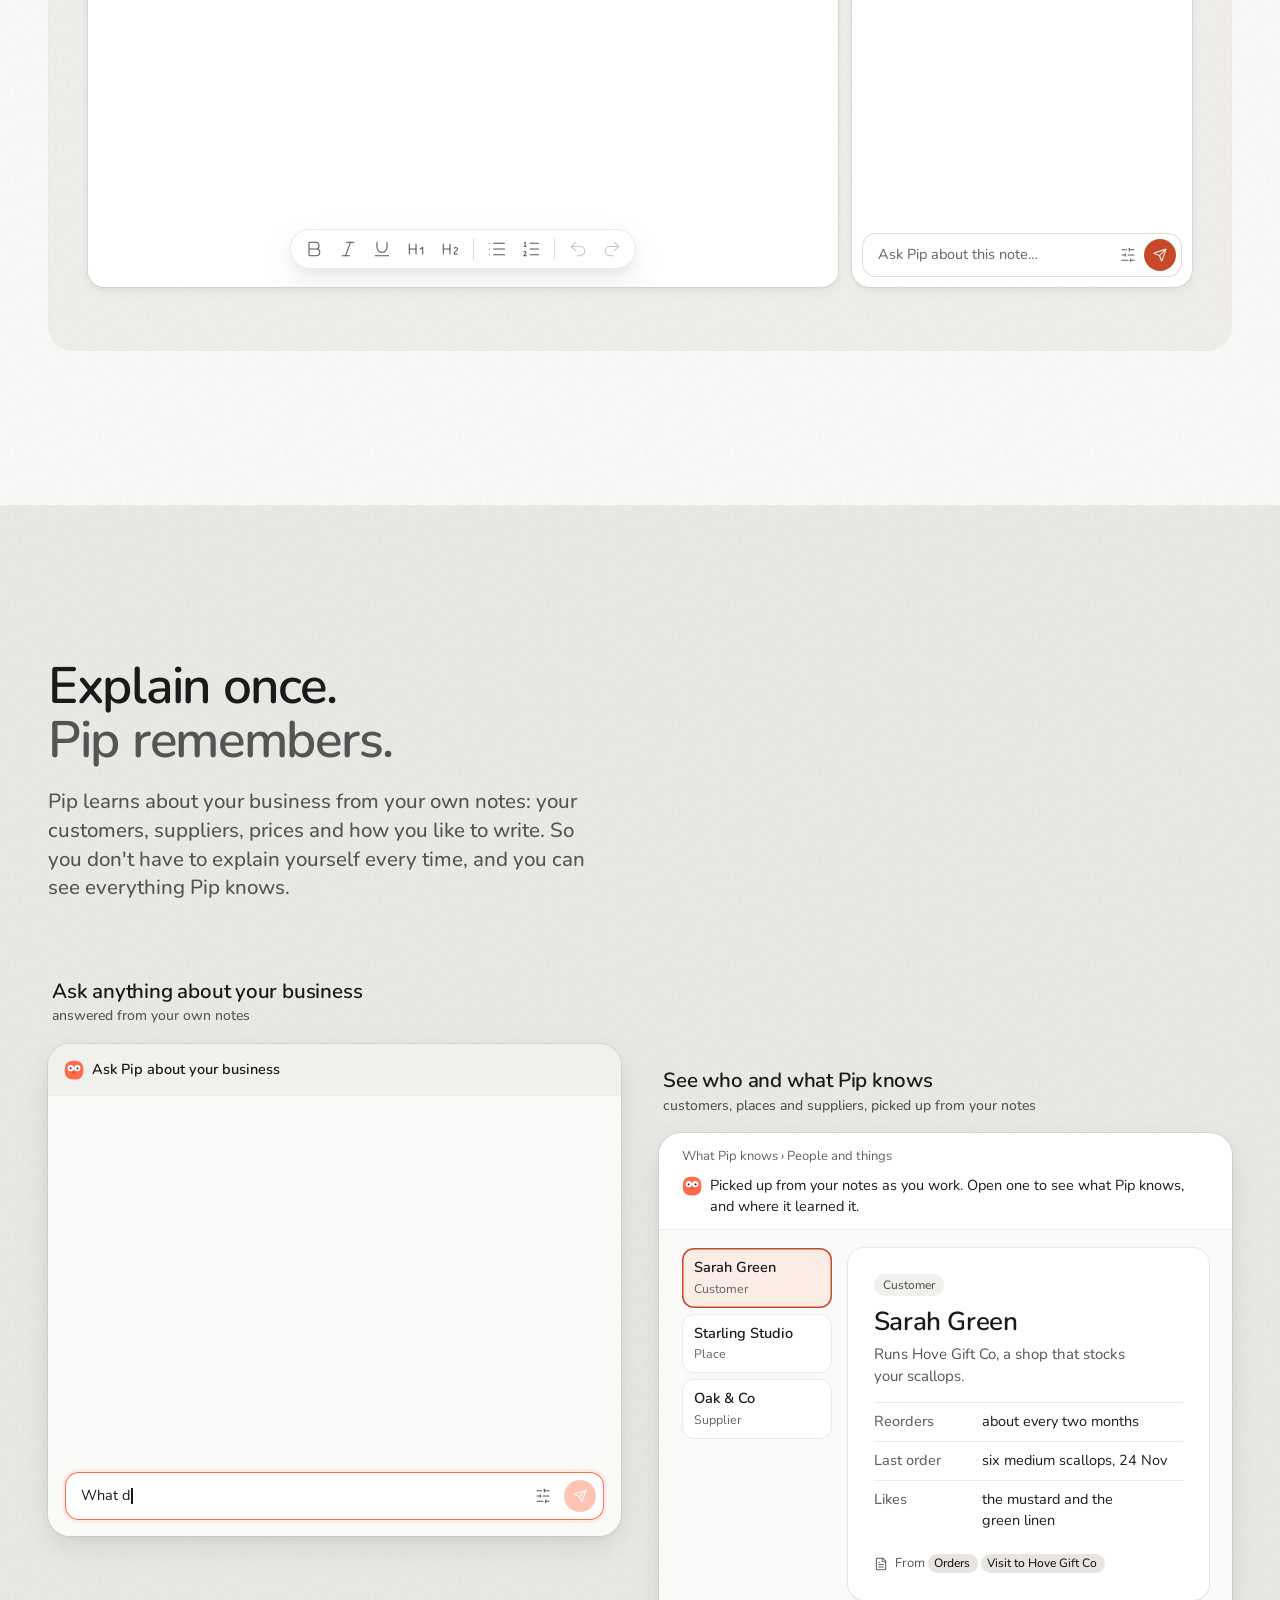
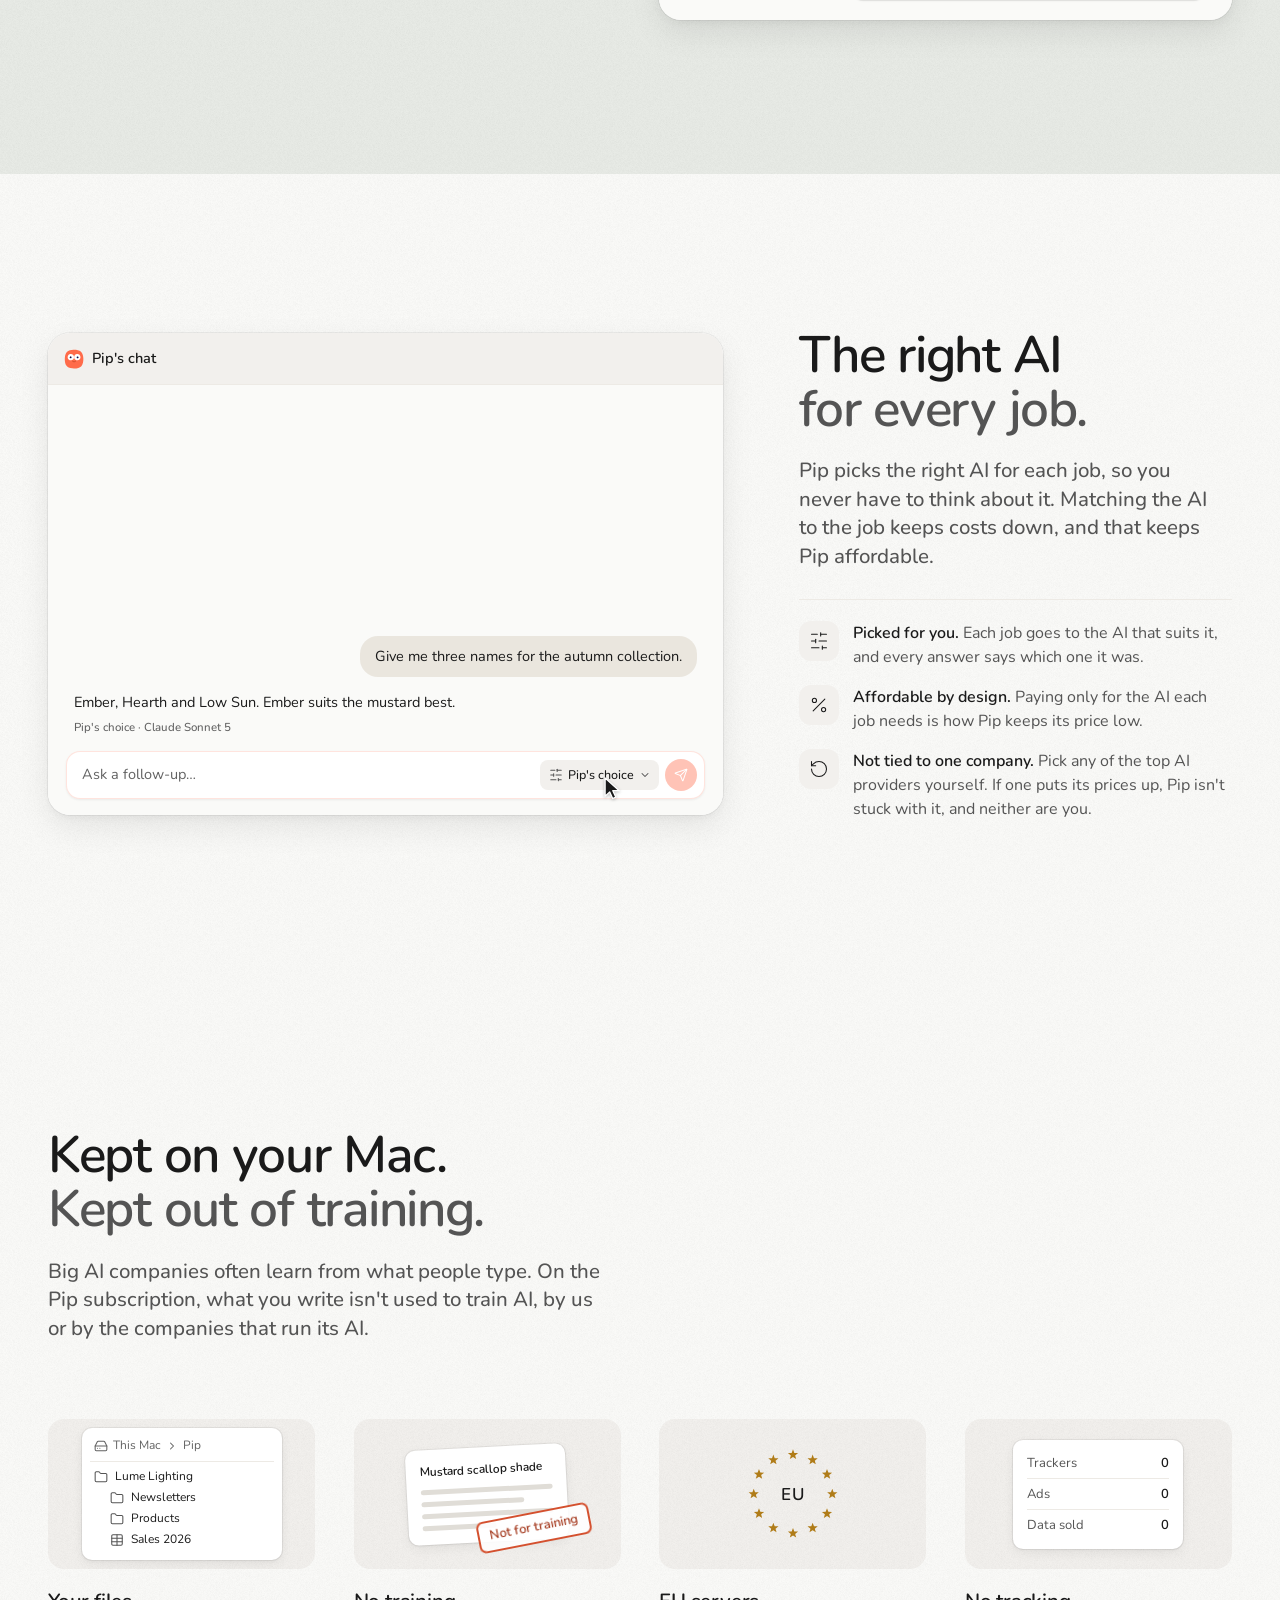
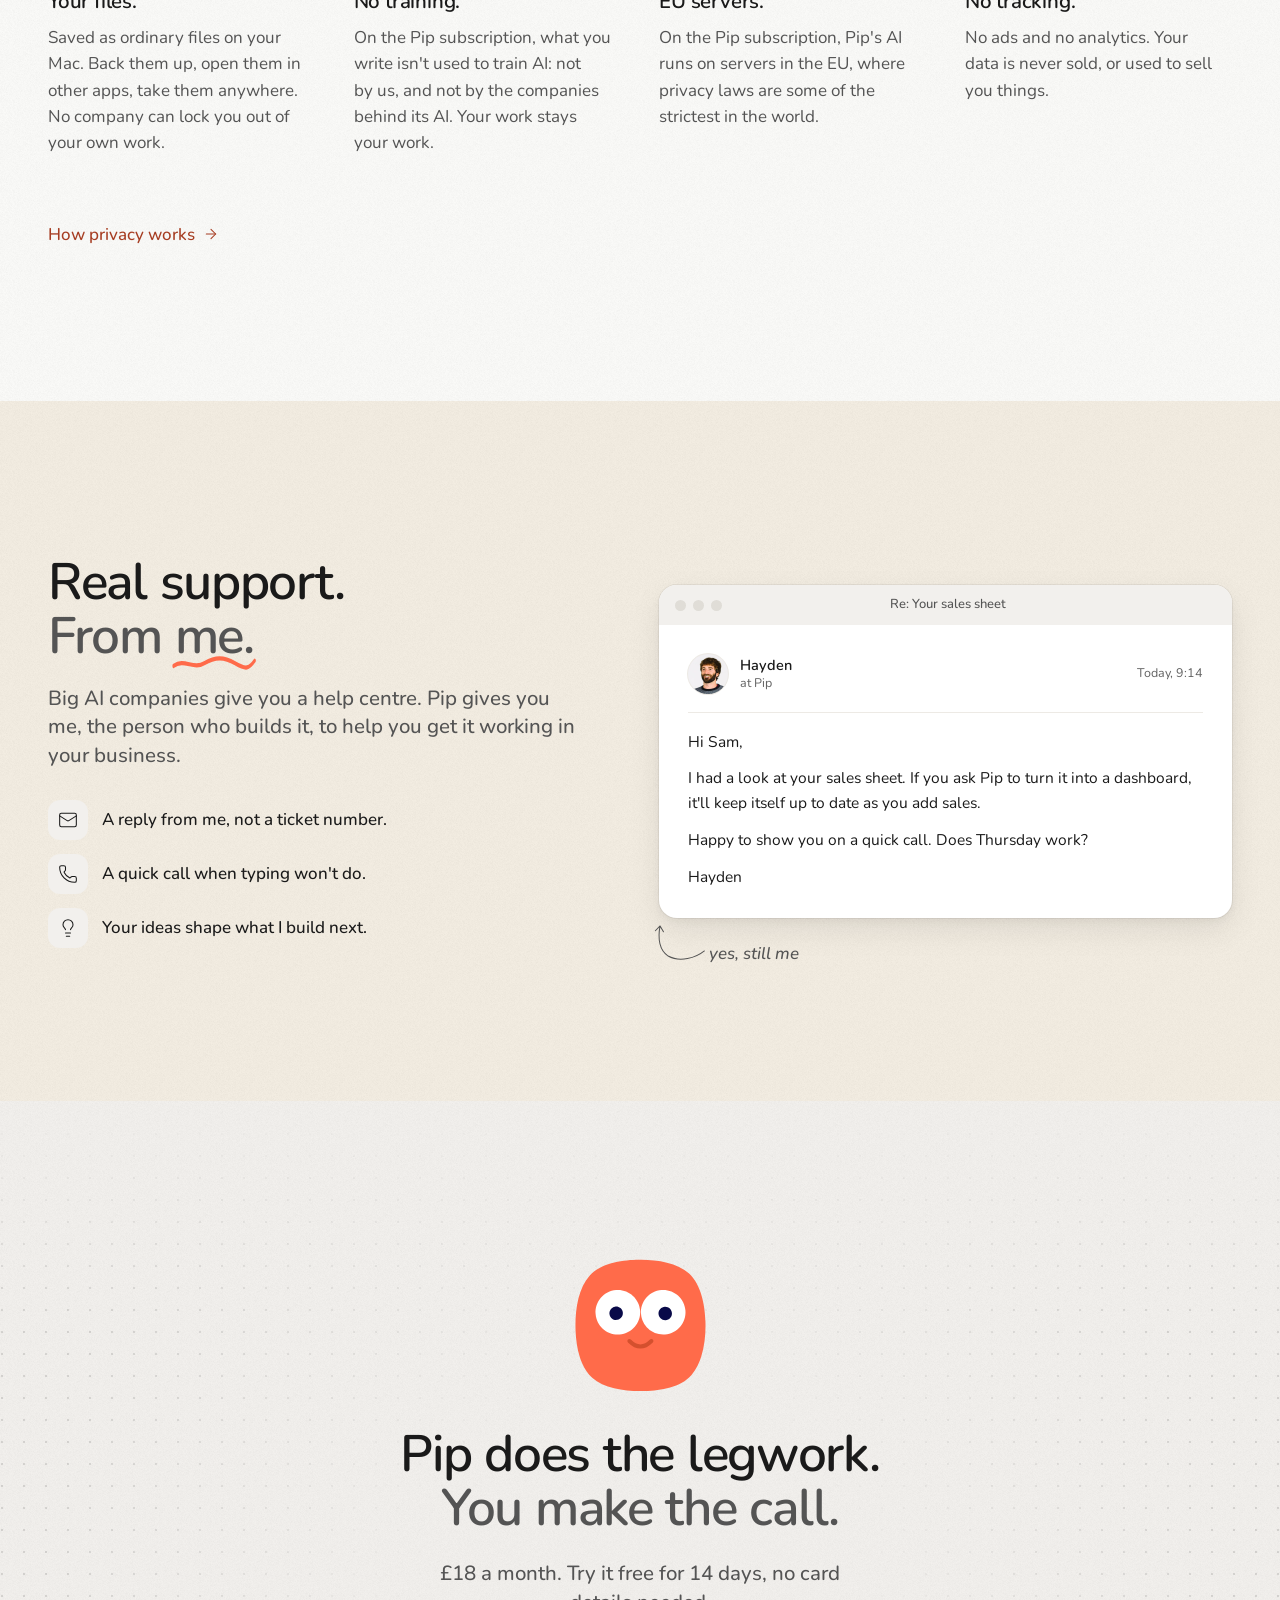
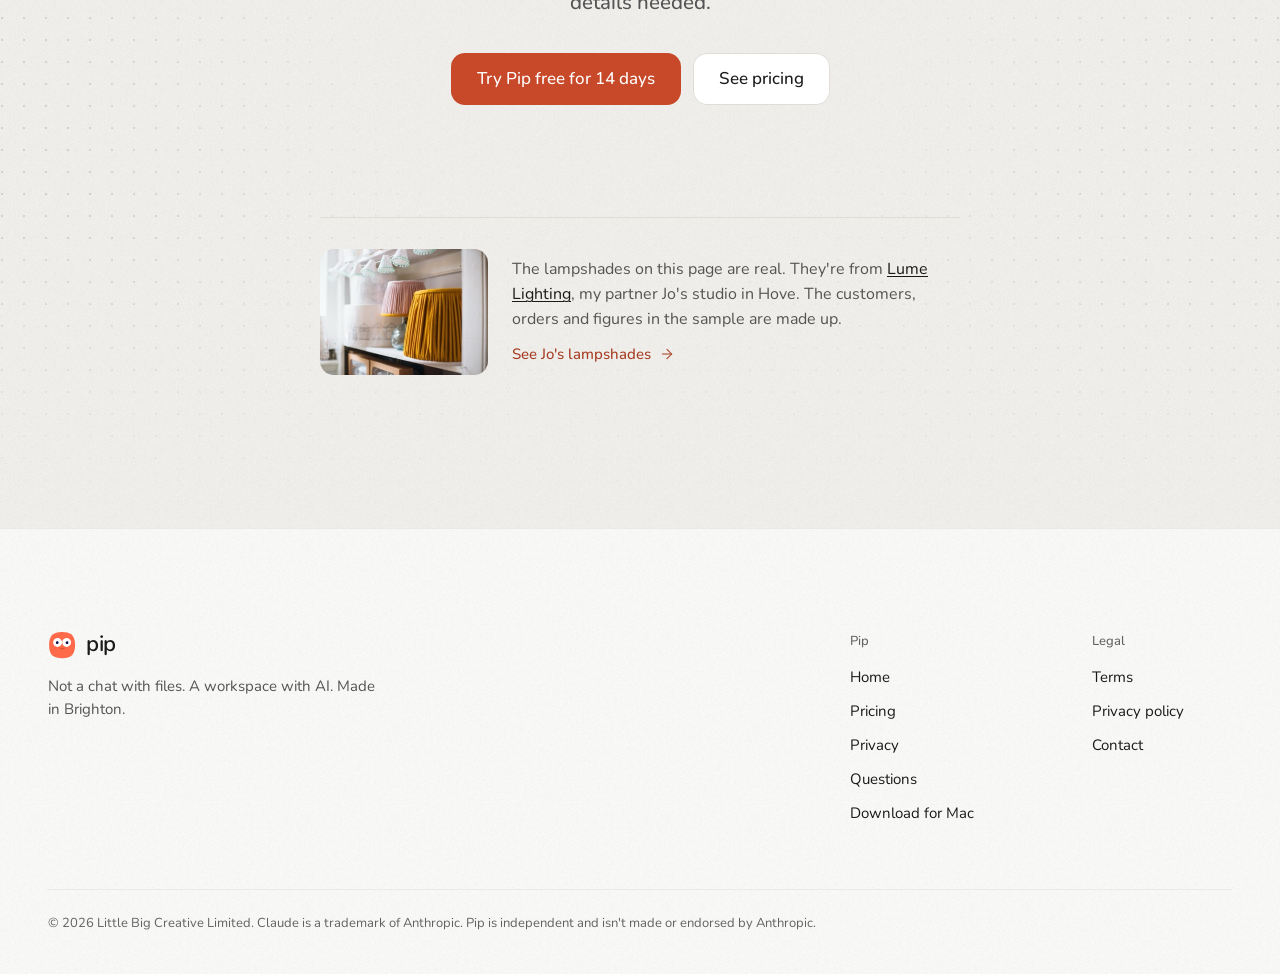
==== commit 6c6324f9: "Why I built Pip: the work at the centre, with AI alongside The quote drops small businesses, since H" ====
--- a/index.html
+++ b/index.html
@@ -235,7 +235,7 @@
       <h2 class="h2" id="why-h"><span class="beat-line">Hi, nice to meet you.</span> <span class="beat beat-line">I'm Hayden, and I build Pip.</span></h2>
       <figure class="why-quote">
         <blockquote class="why-quote-text">
-          <p>AI was built by tech people, for tech people. I love what it can do, but I was fed up bending myself to fit it. Small businesses have a huge amount to gain, but learning the way AI needs you to work takes effort and isn't intuitive. With a business to run, there's rarely time for it, so they don't get the most out of it. I wanted to build AI that fits into their world and the way they work.</p>
+          <p>AI was built by tech people, for tech people. I love what it can do, but I was fed up bending myself to fit it. Most AI puts itself at the centre, so you pour your thinking into a chat box and wait to see what comes back. I wanted the work to take centre stage, with AI alongside it like a great colleague, there to draft, edit and help you think, without taking it off your hands.</p>
         </blockquote>
         <figcaption class="why-by"><b>Hayden</b><span class="why-by-dot" aria-hidden="true"></span><svg class="i i-16" aria-hidden="true" focusable="false"><use href="#i-map-pin"/></svg><span>Made in Brighton</span></figcaption>
       </figure>
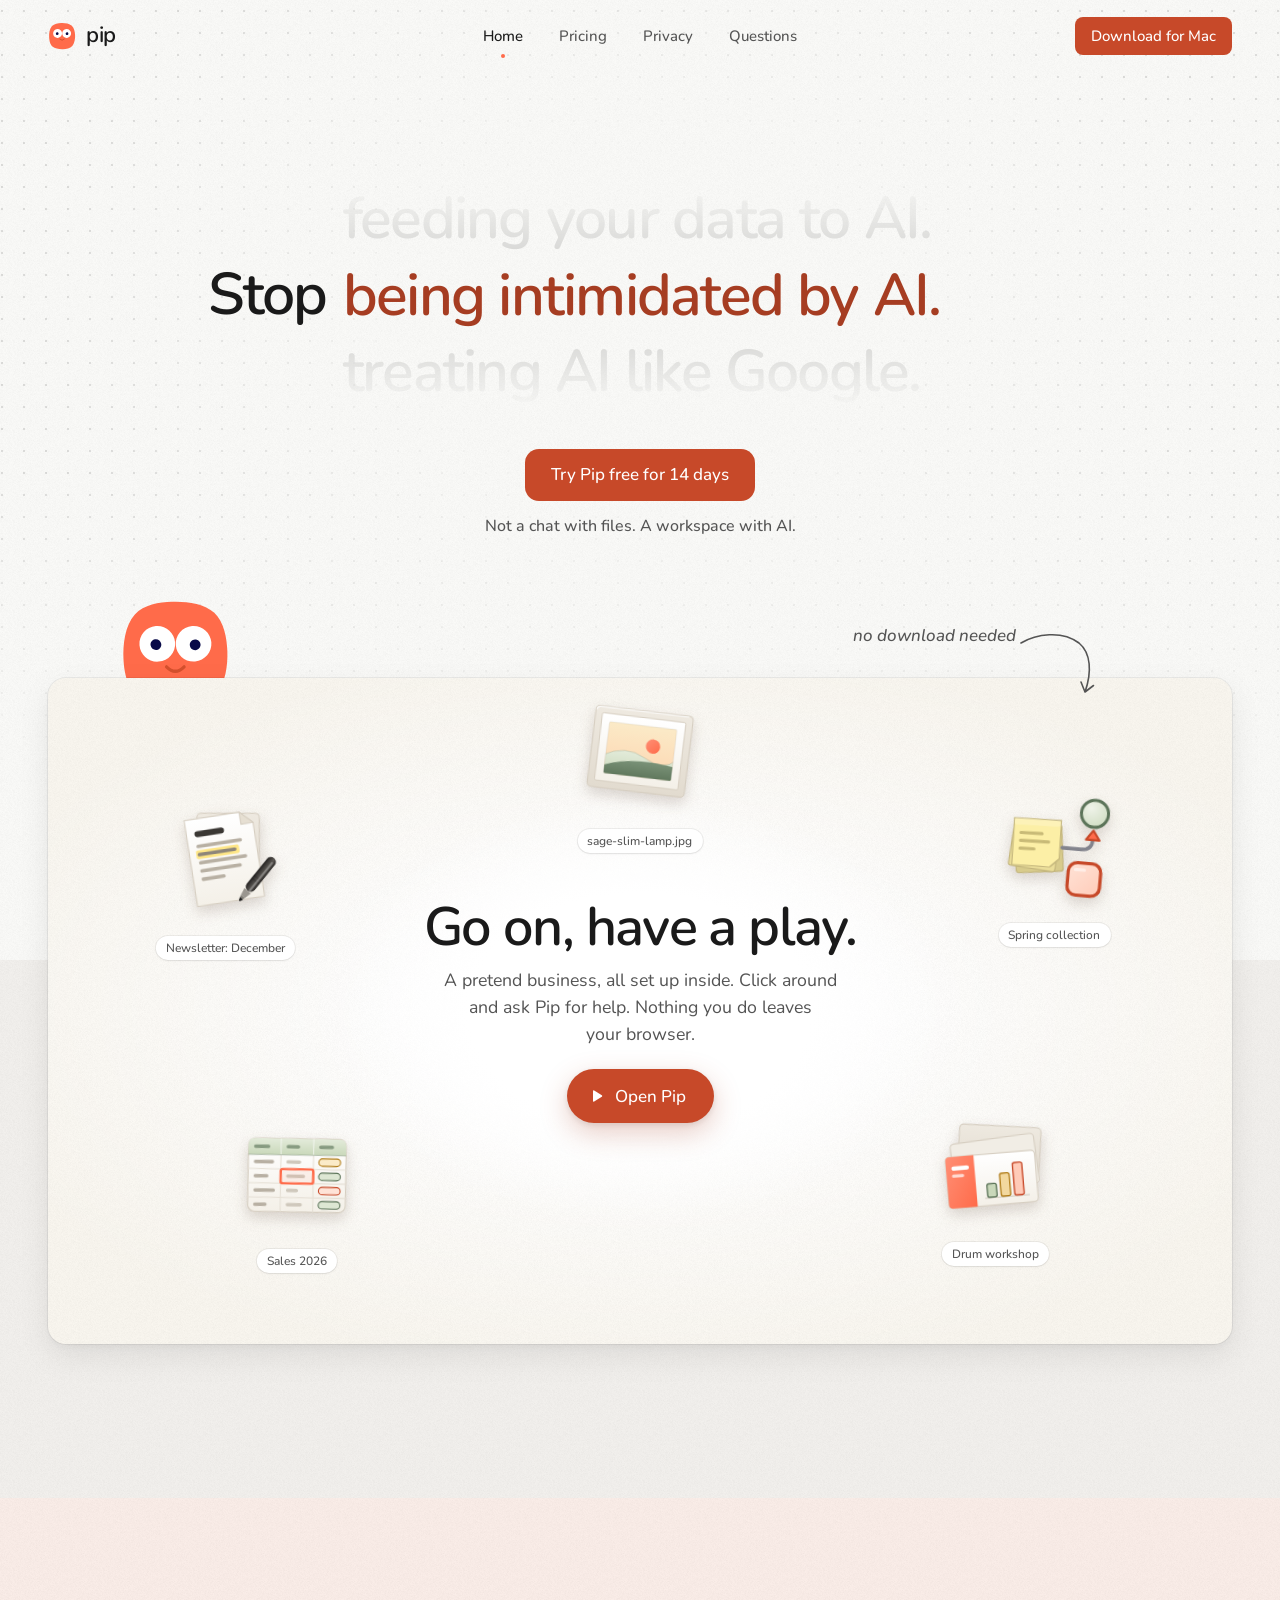
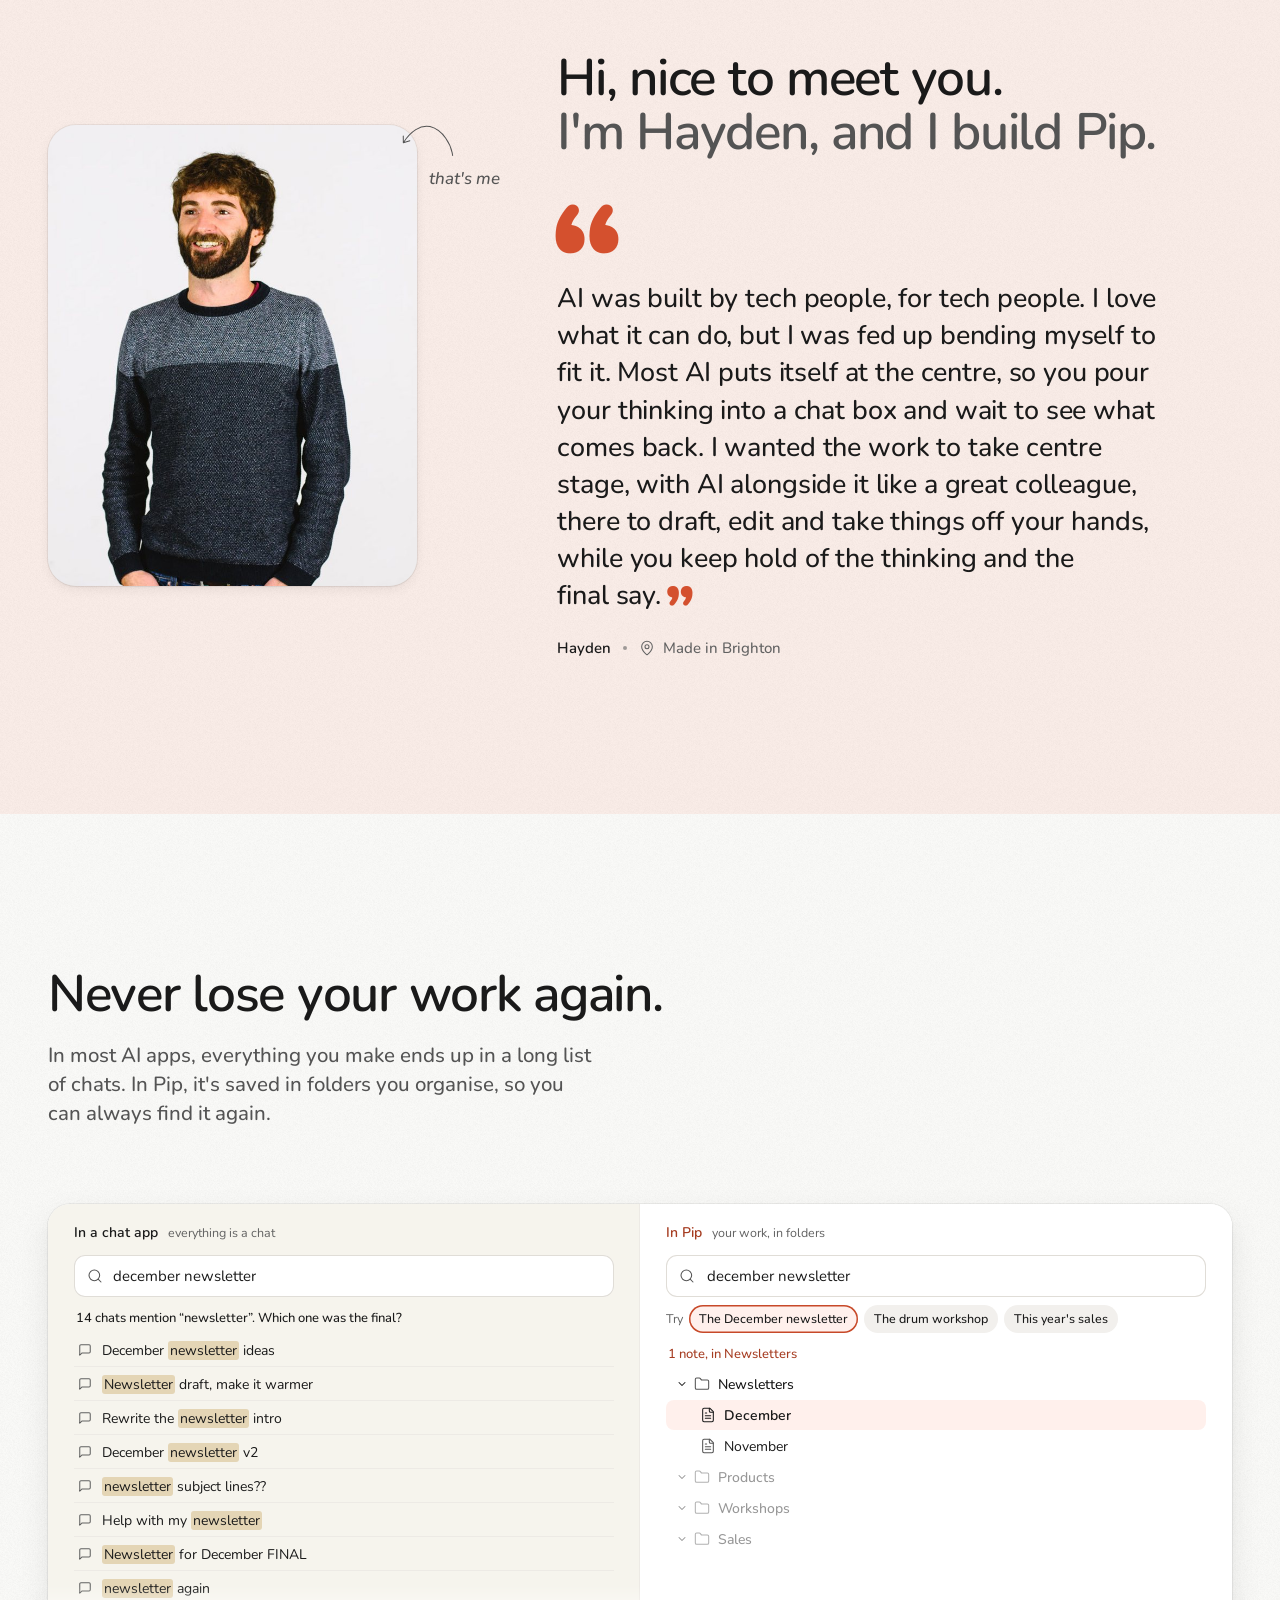
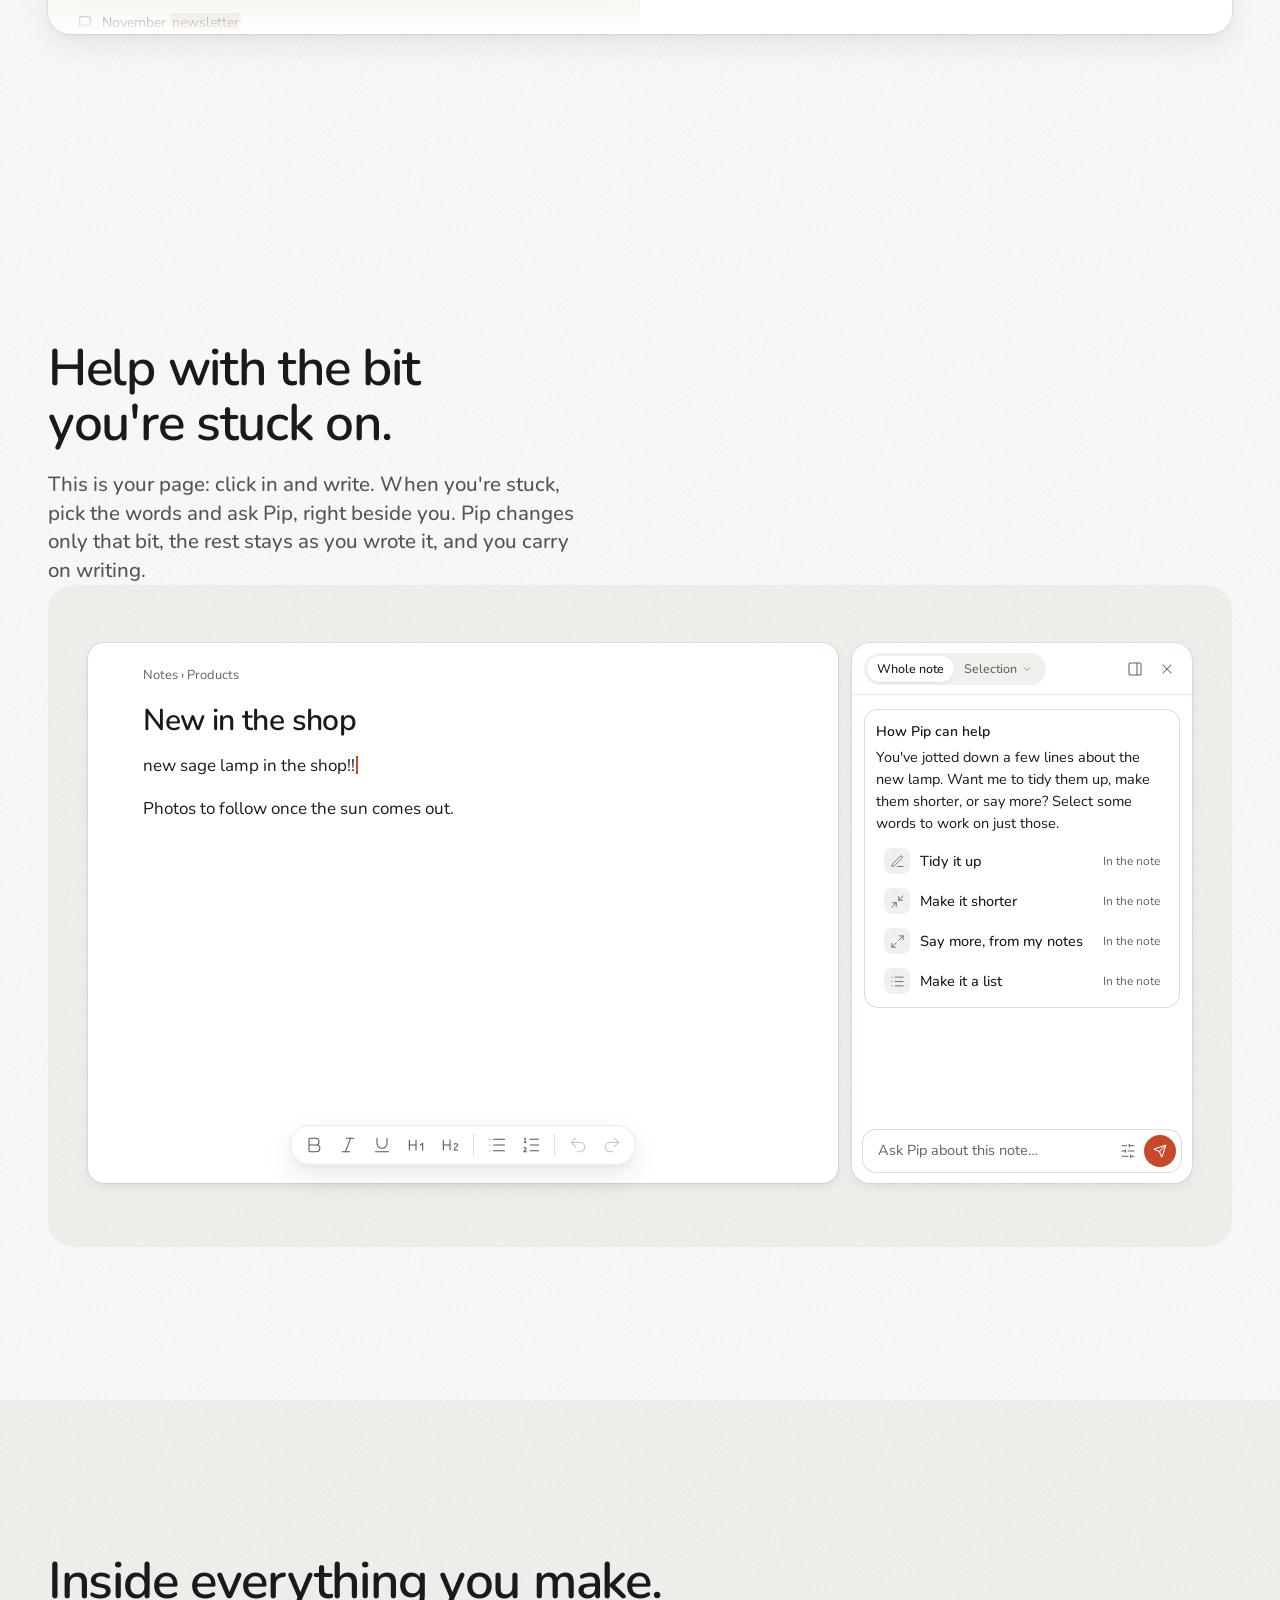
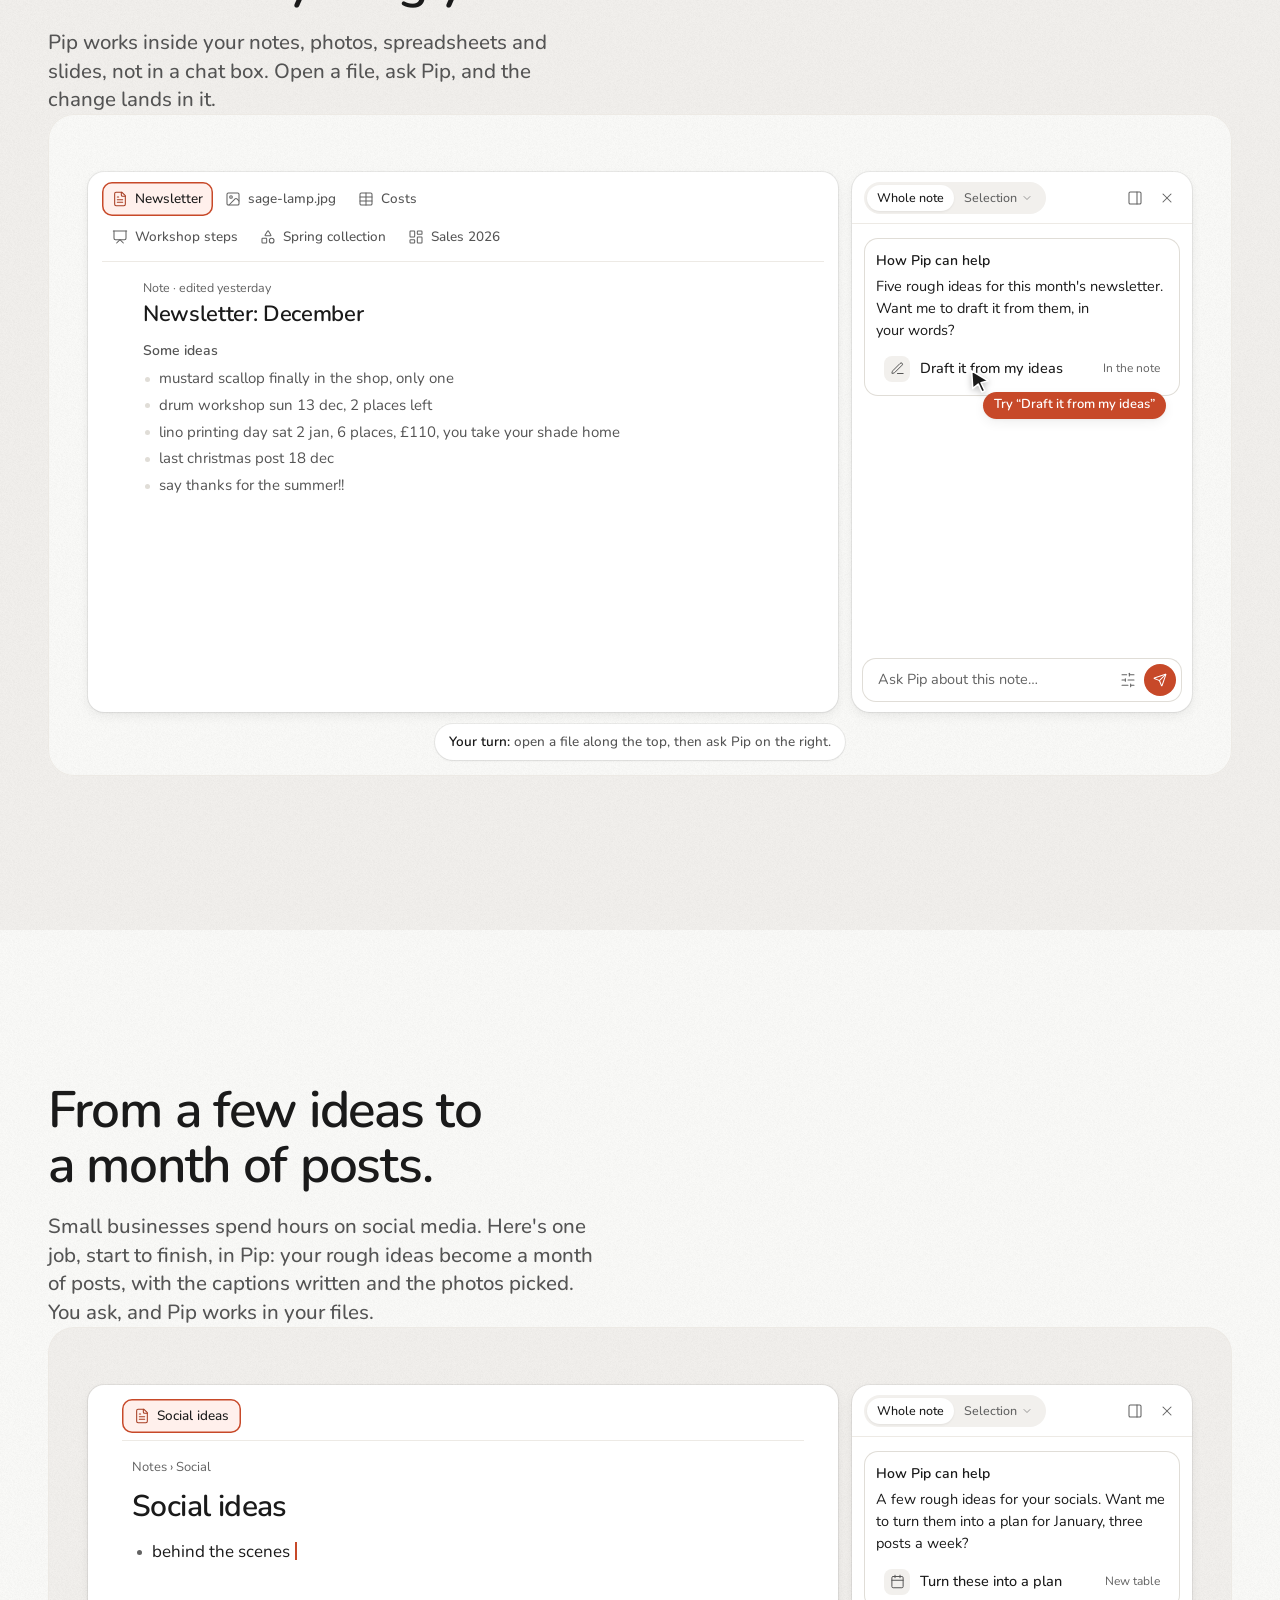
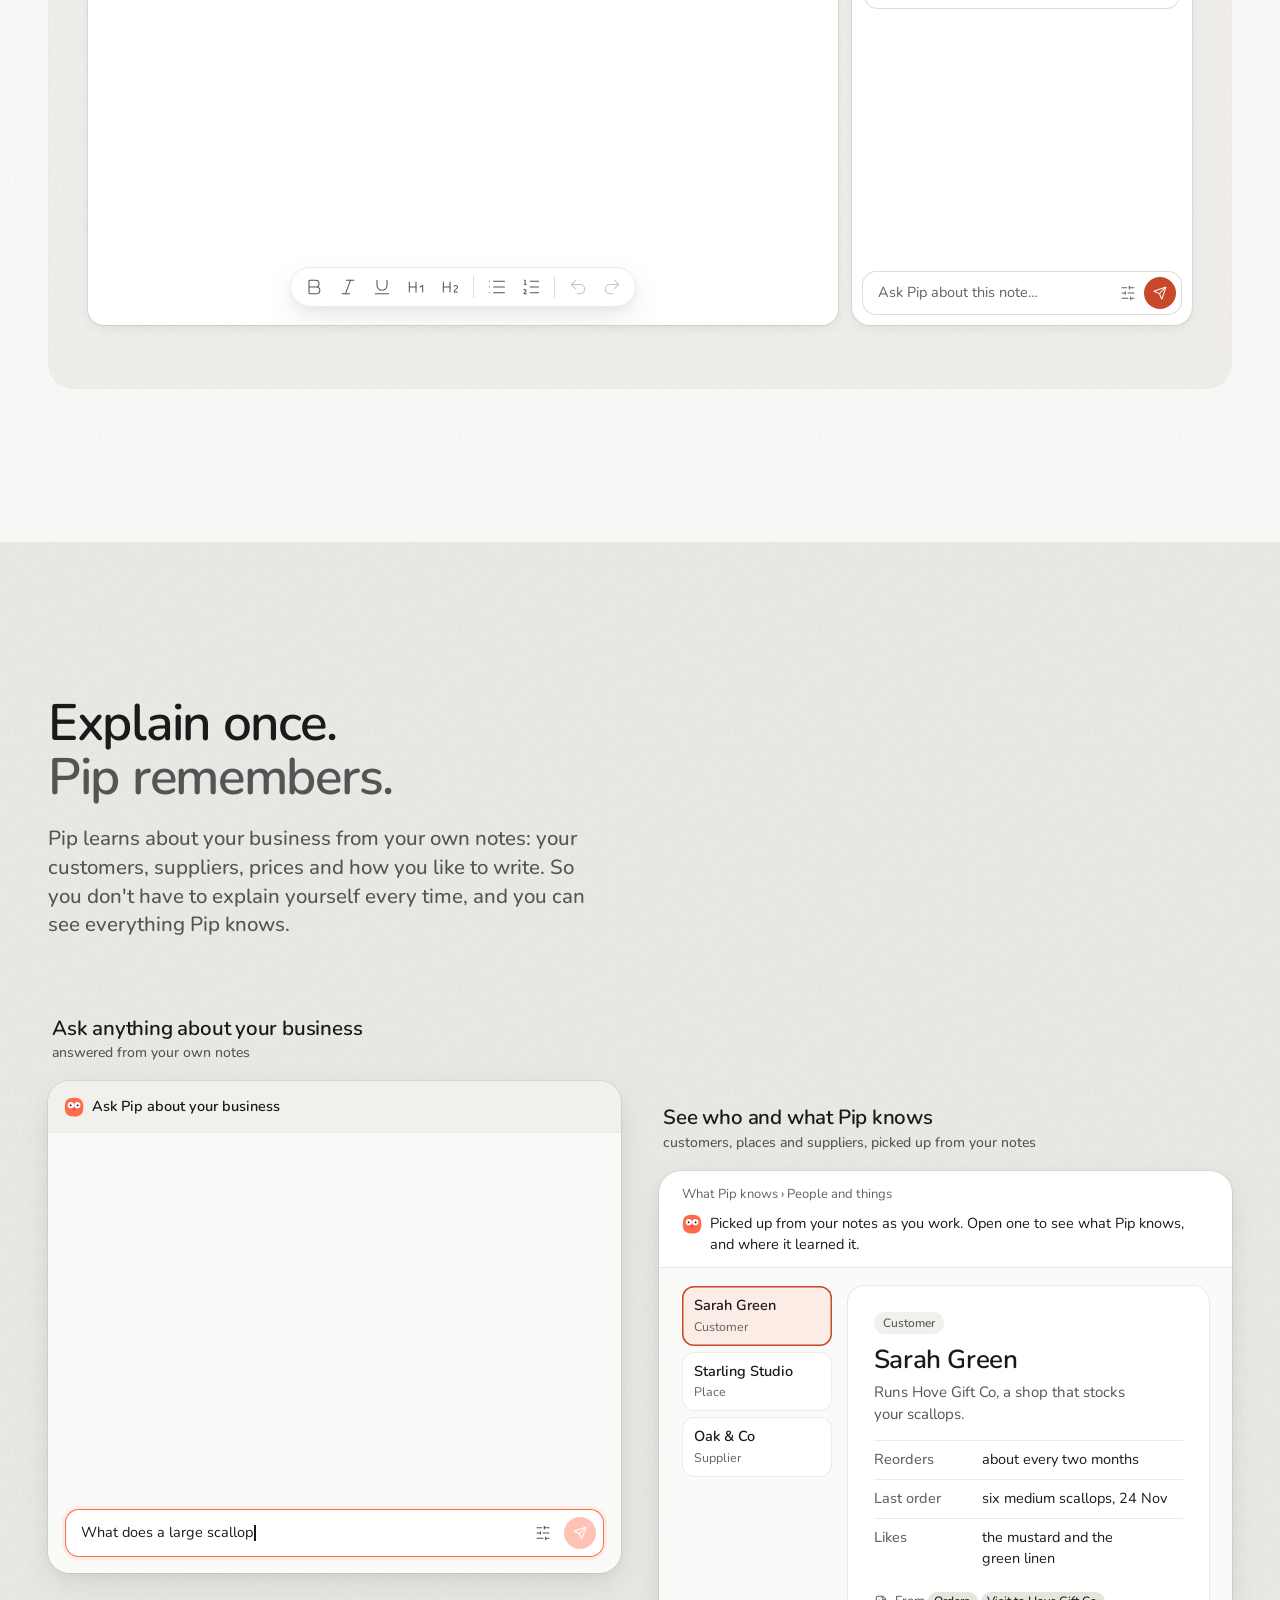
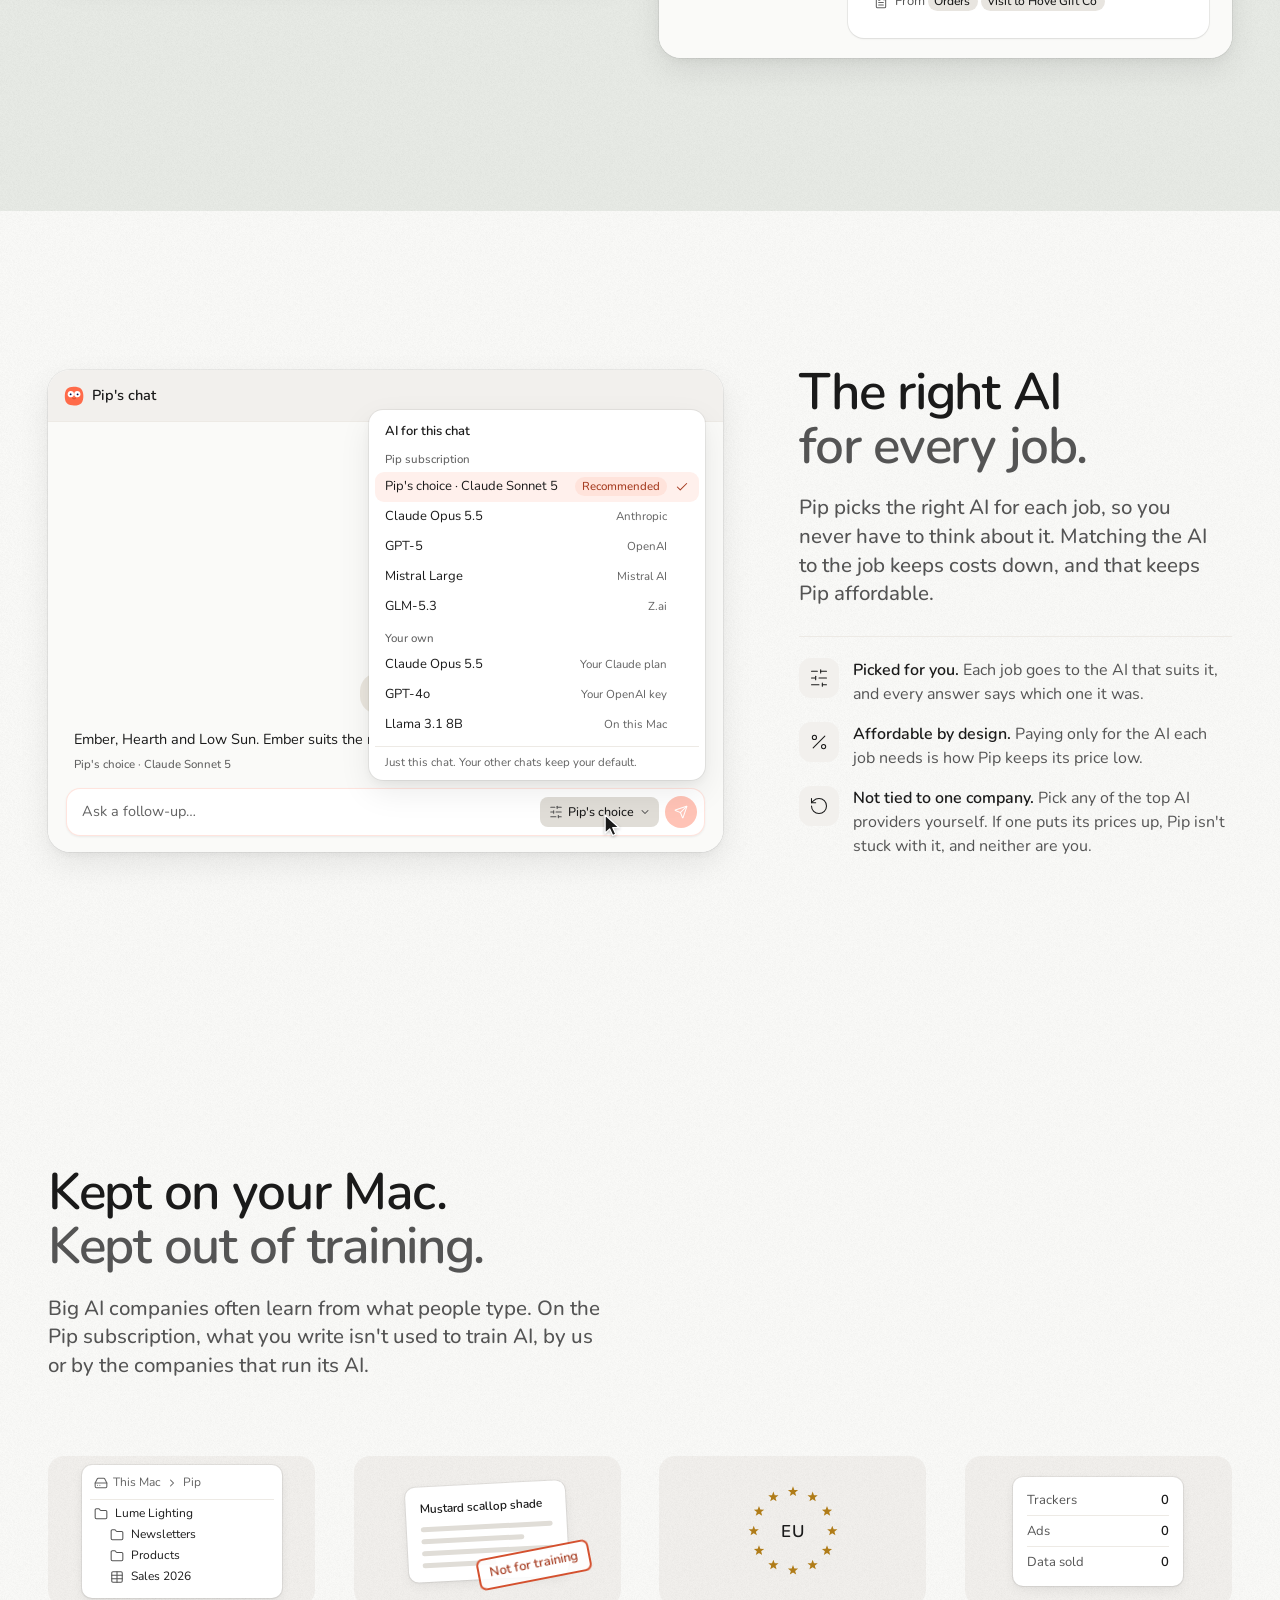
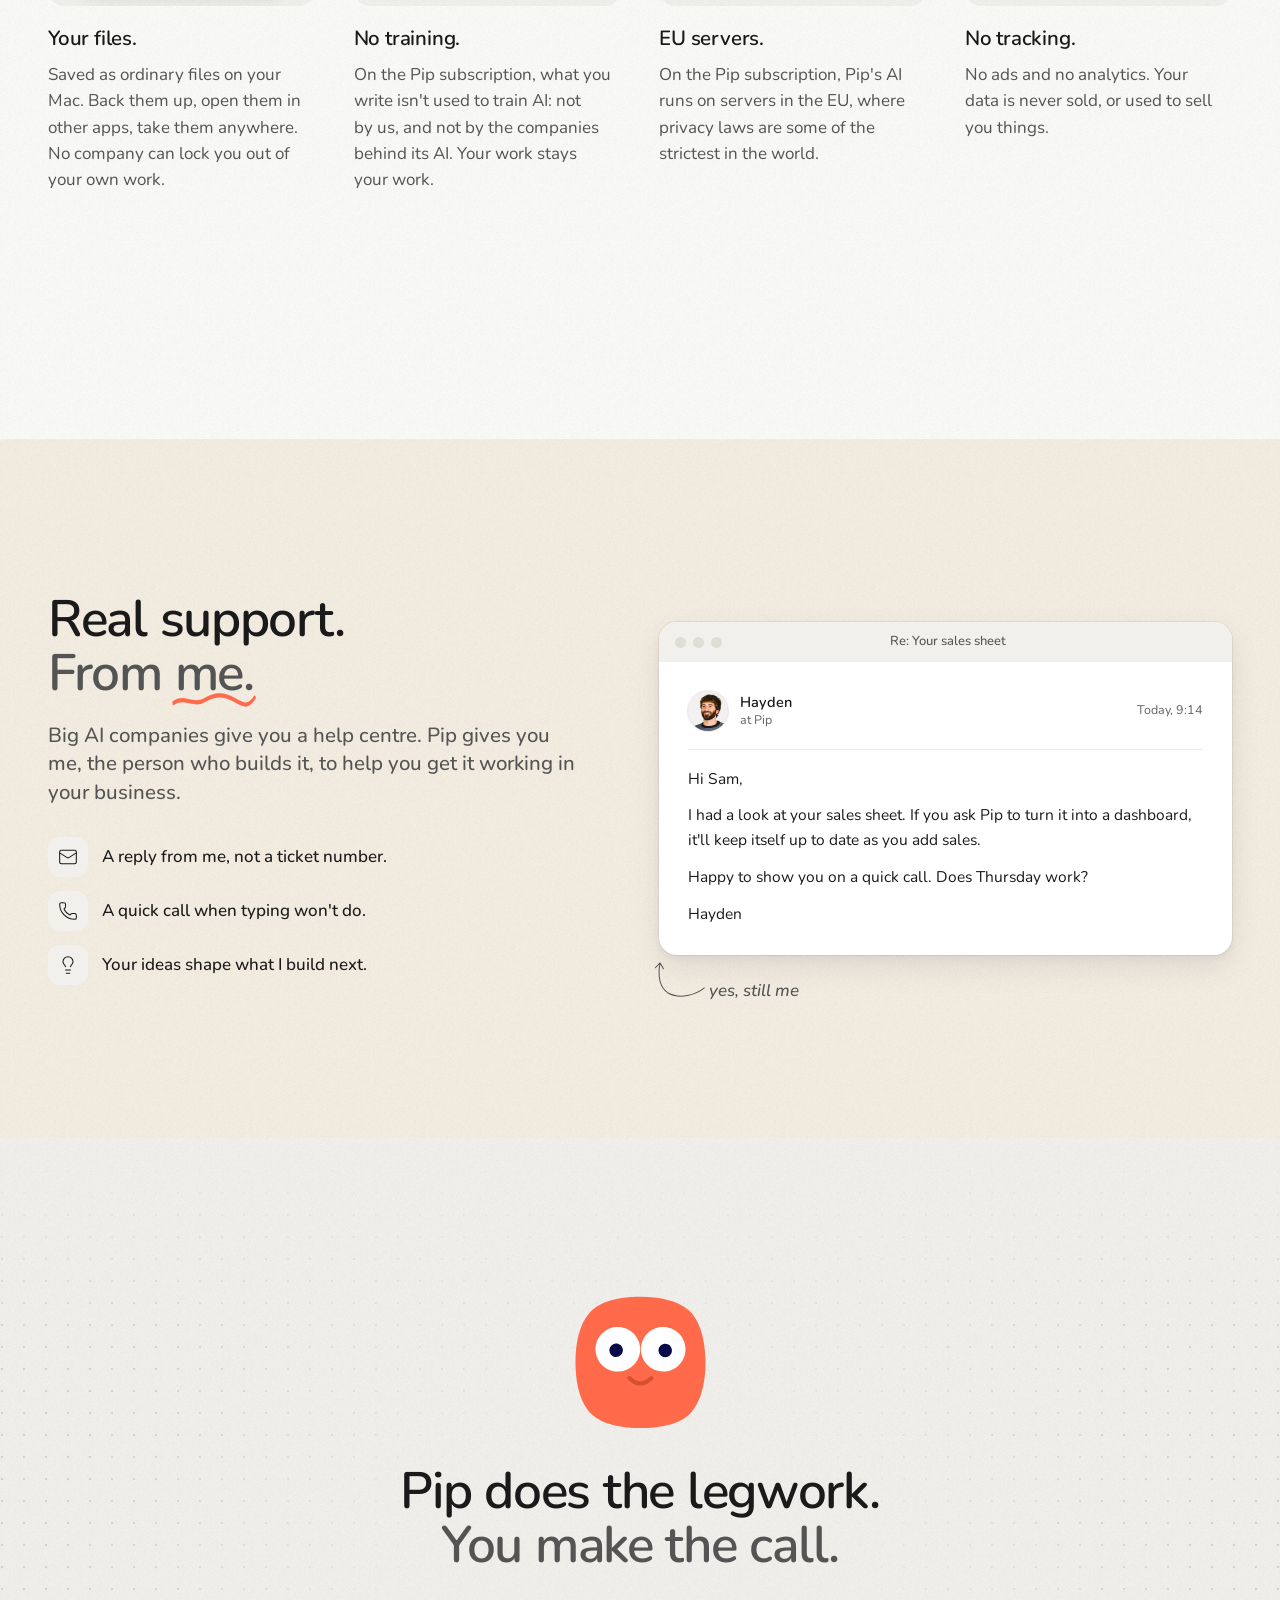
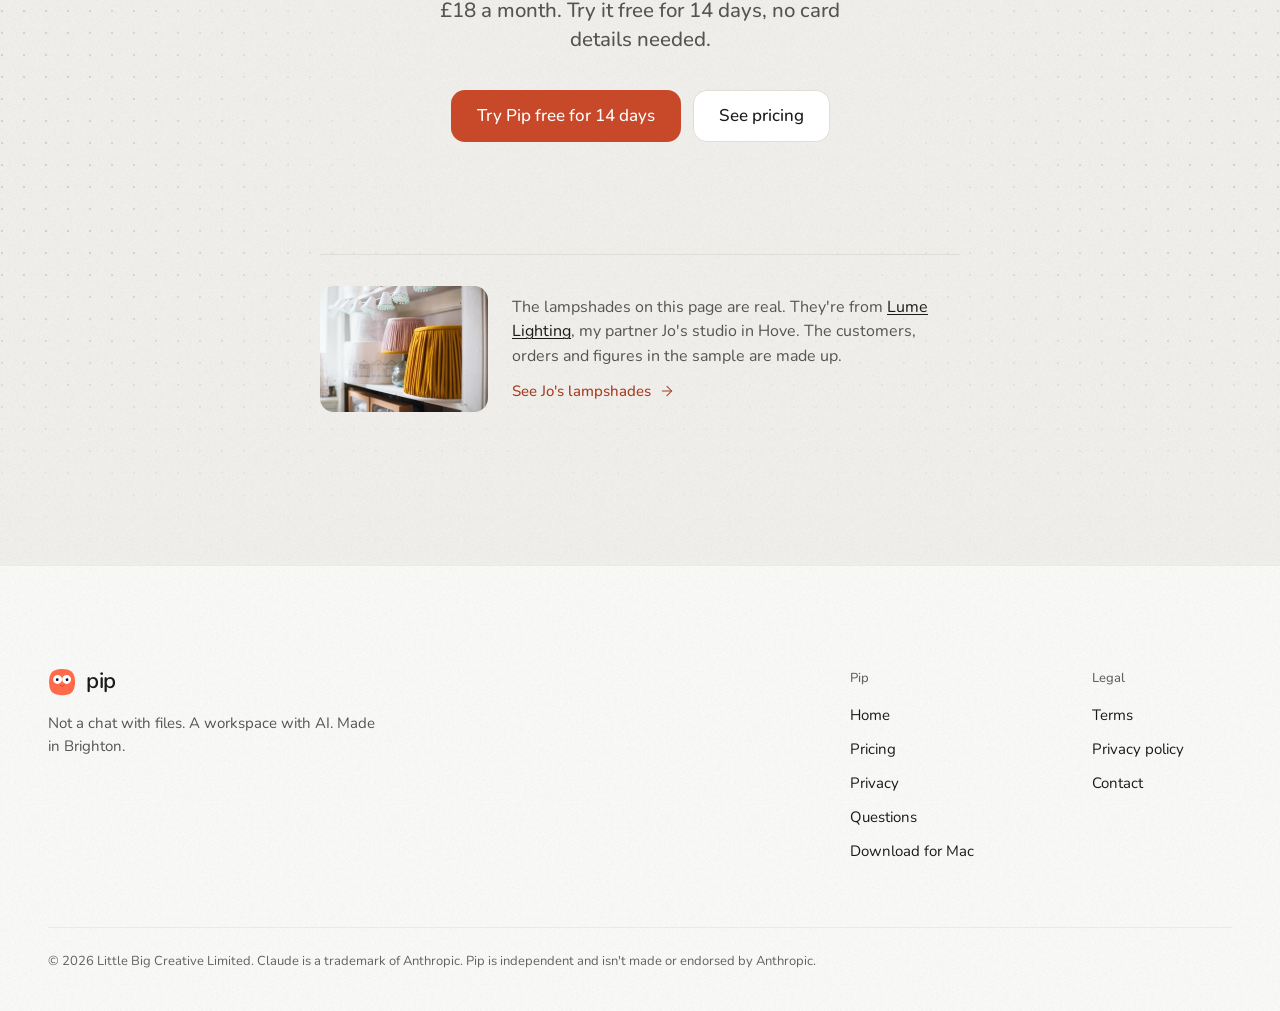
==== commit f4504c31: "Why I built Pip: AI takes things off your hands, you keep the thinking The quote no longer says Pip " ====
--- a/index.html
+++ b/index.html
@@ -235,7 +235,7 @@
       <h2 class="h2" id="why-h"><span class="beat-line">Hi, nice to meet you.</span> <span class="beat beat-line">I'm Hayden, and I build Pip.</span></h2>
       <figure class="why-quote">
         <blockquote class="why-quote-text">
-          <p>AI was built by tech people, for tech people. I love what it can do, but I was fed up bending myself to fit it. Most AI puts itself at the centre, so you pour your thinking into a chat box and wait to see what comes back. I wanted the work to take centre stage, with AI alongside it like a great colleague, there to draft, edit and help you think, without taking it off your hands.</p>
+          <p>AI was built by tech people, for tech people. I love what it can do, but I was fed up bending myself to fit it. Most AI puts itself at the centre, so you pour your thinking into a chat box and wait to see what comes back. I wanted the work to take centre stage, with AI alongside it like a great colleague, there to draft, edit and take things off your hands, while you keep hold of the thinking and the final say.</p>
         </blockquote>
         <figcaption class="why-by"><b>Hayden</b><span class="why-by-dot" aria-hidden="true"></span><svg class="i i-16" aria-hidden="true" focusable="false"><use href="#i-map-pin"/></svg><span>Made in Brighton</span></figcaption>
       </figure>
